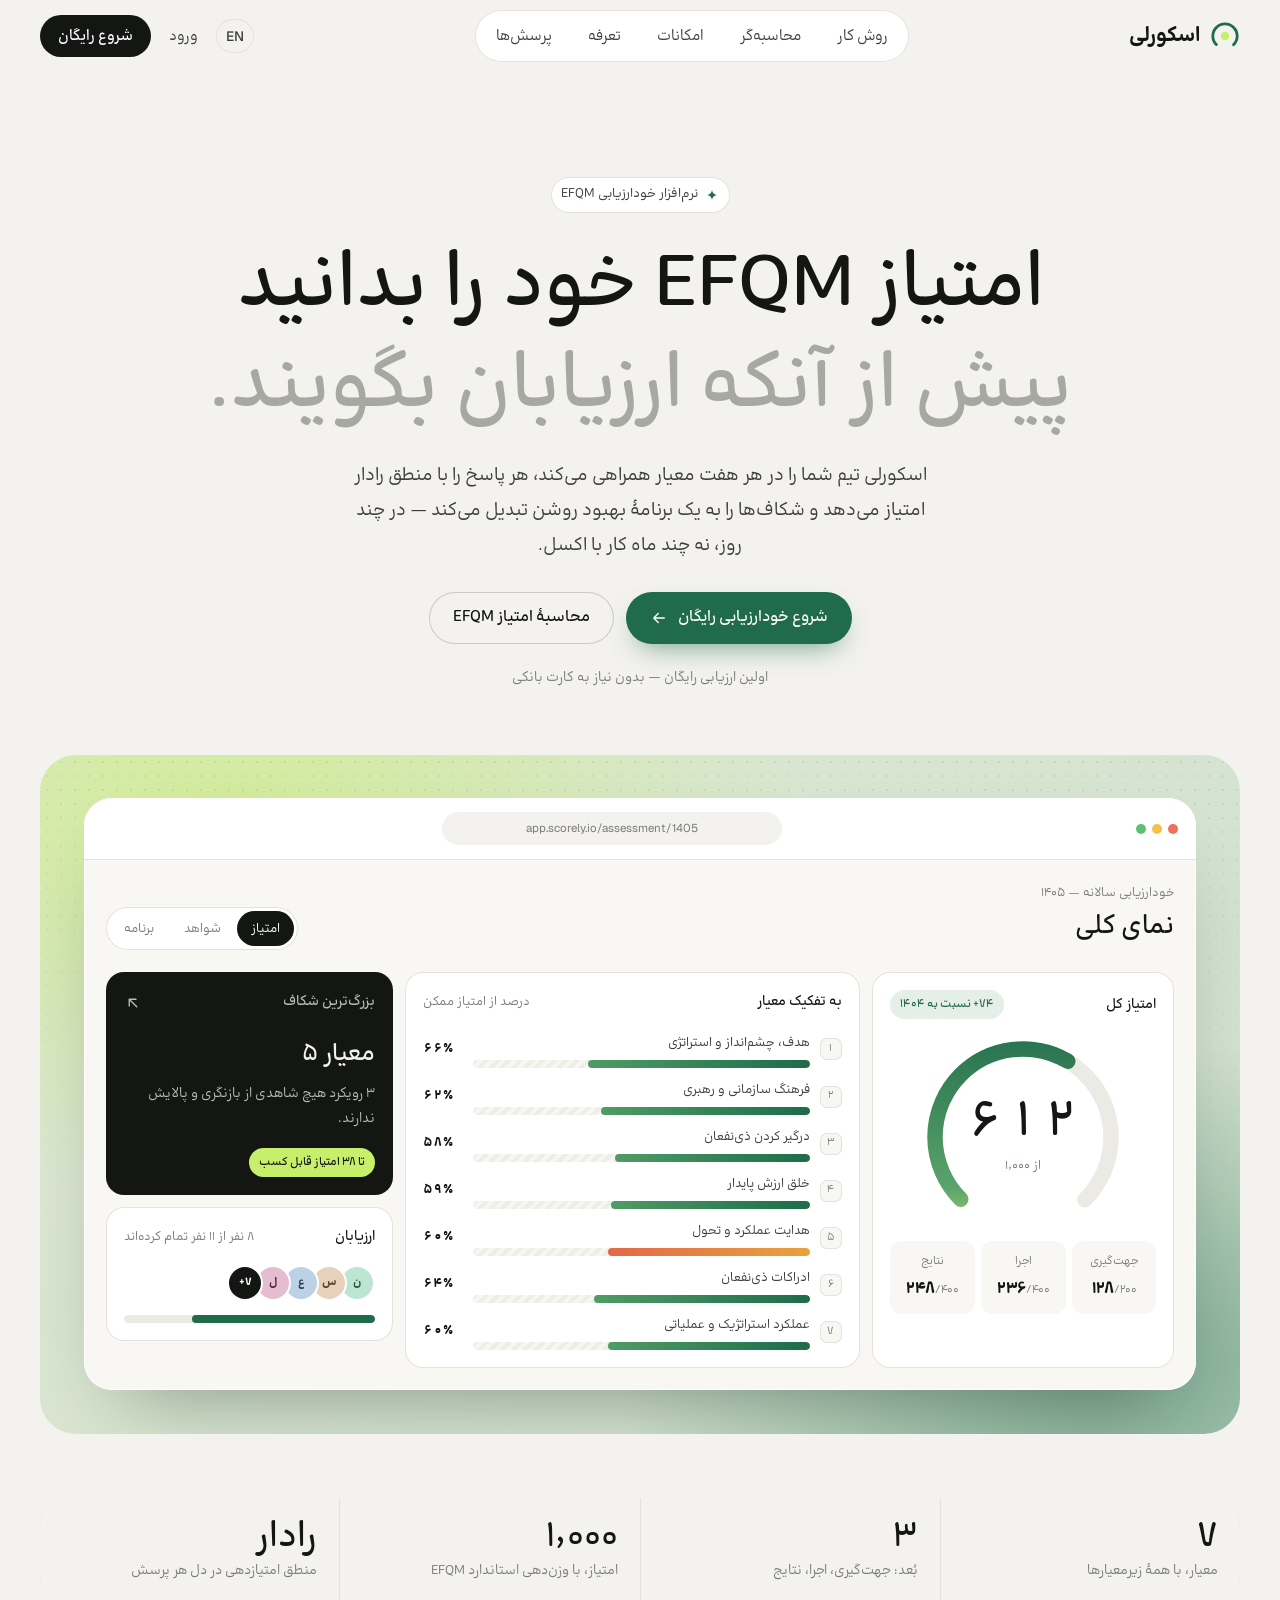
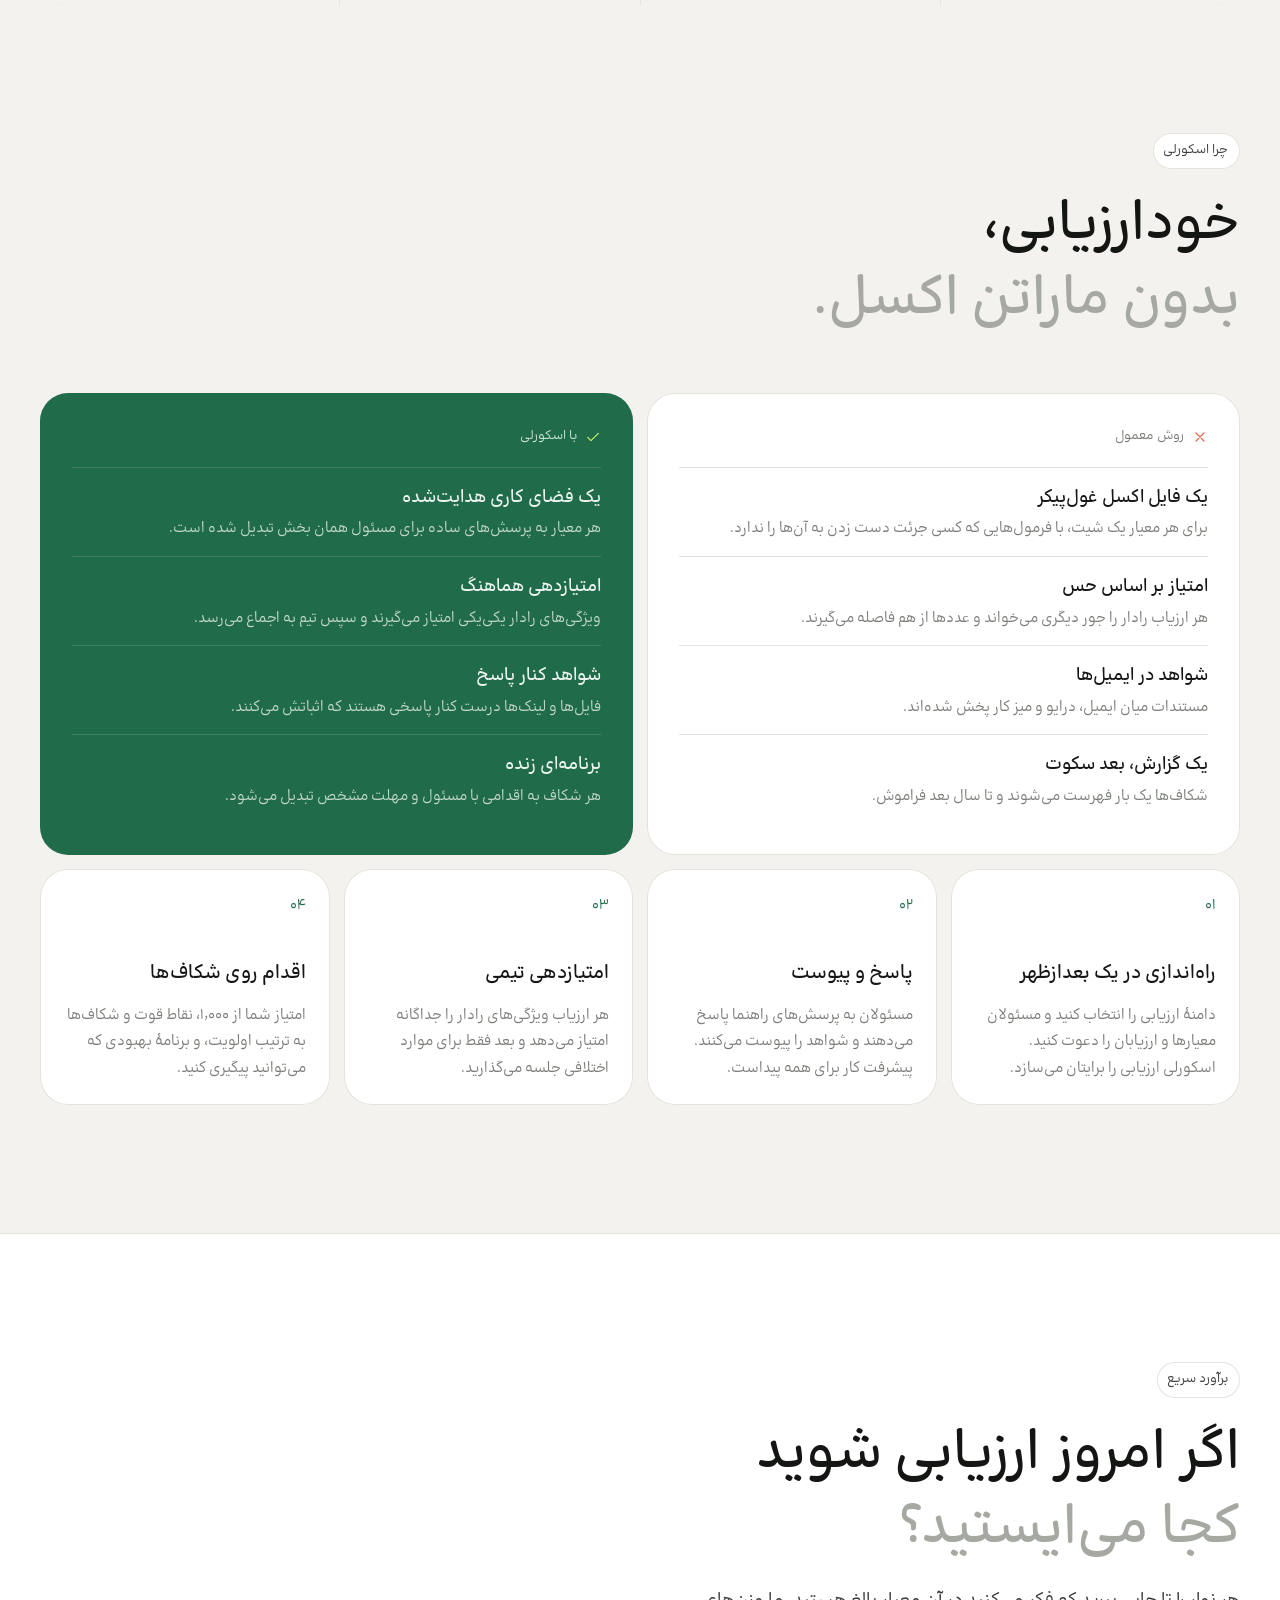
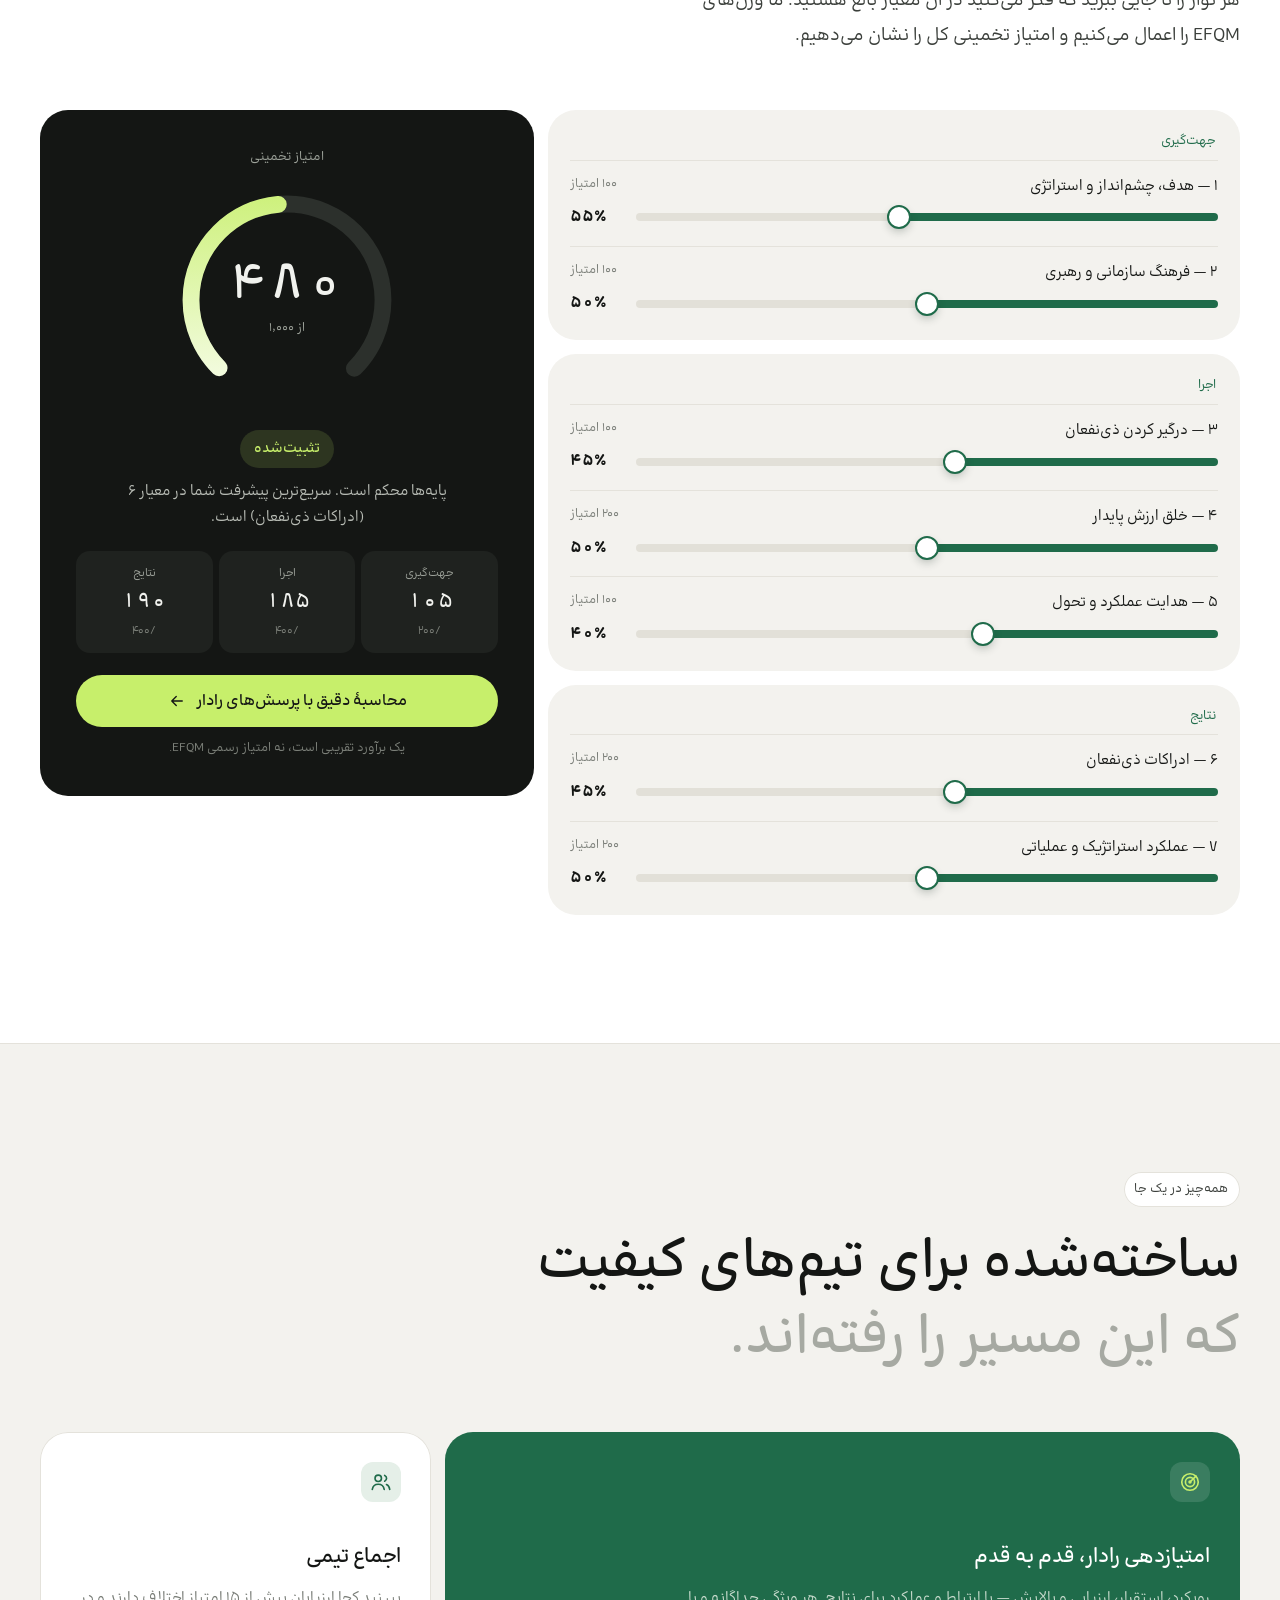
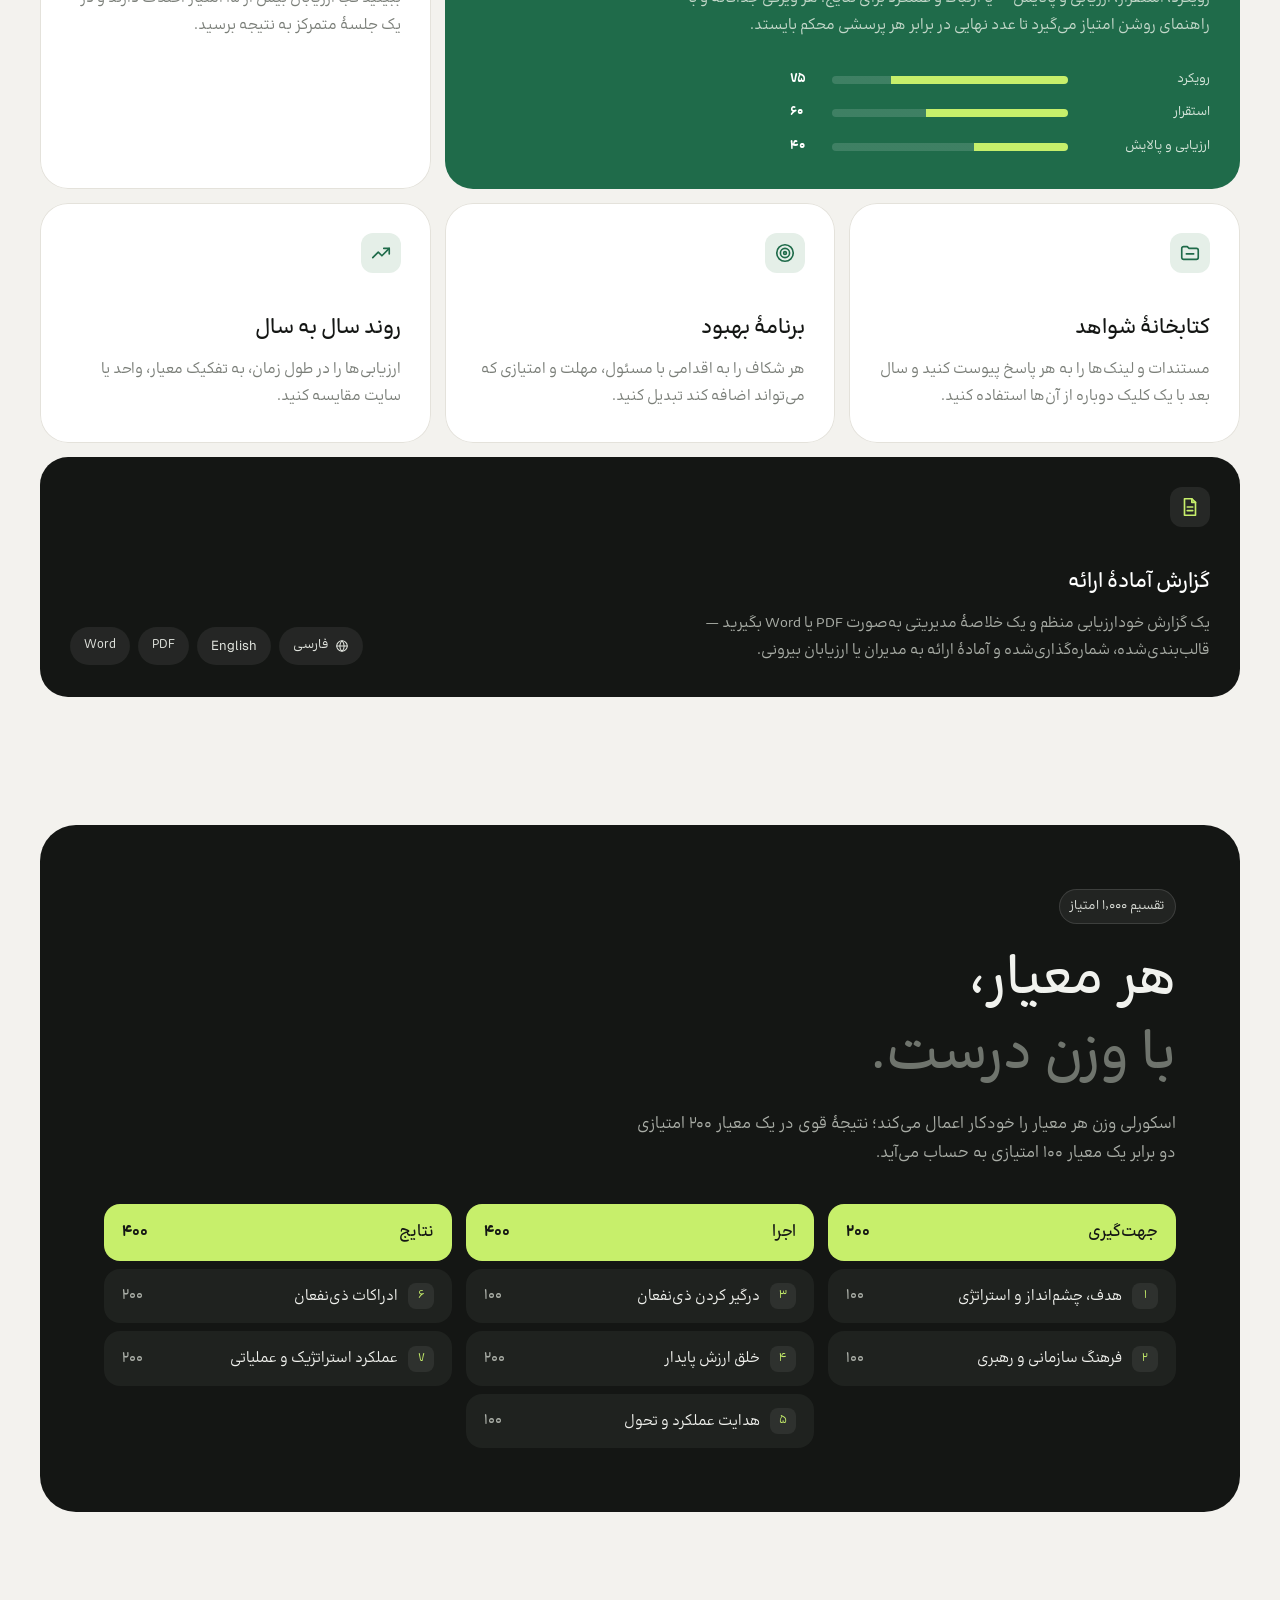
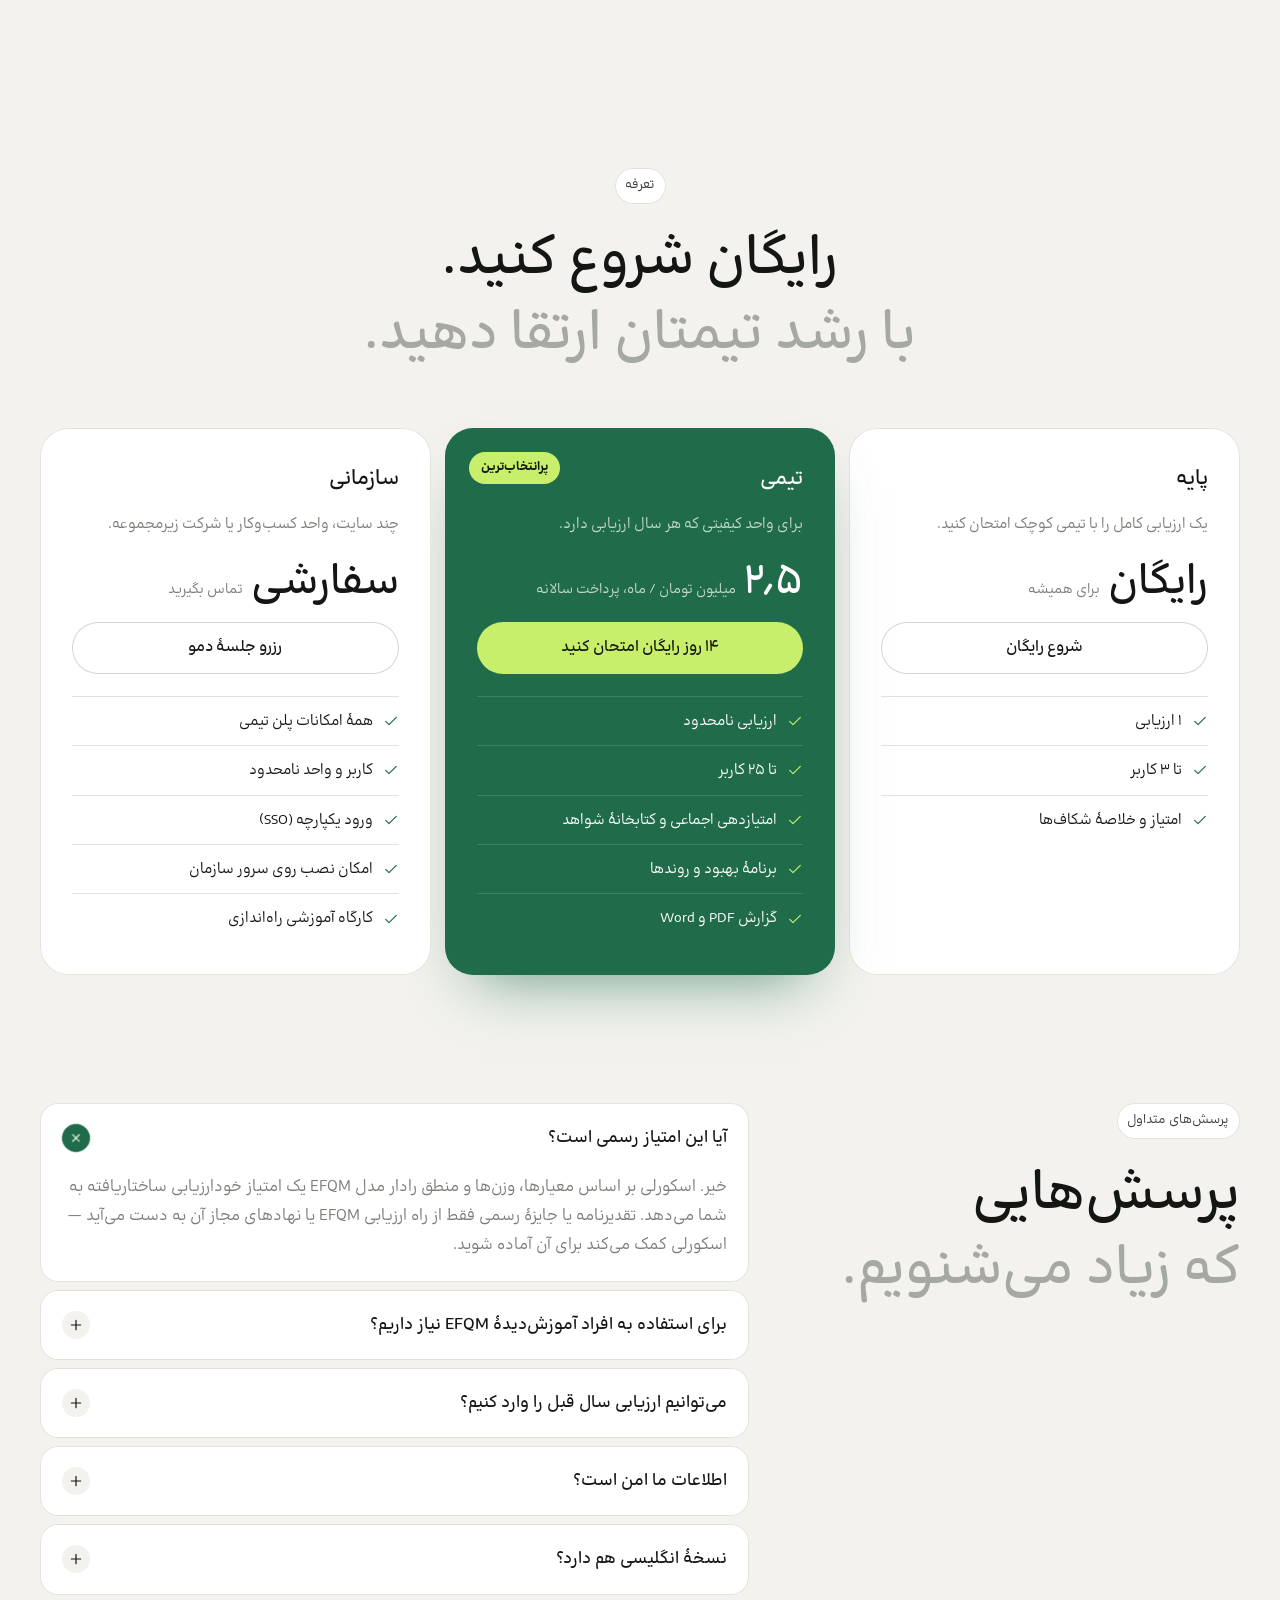
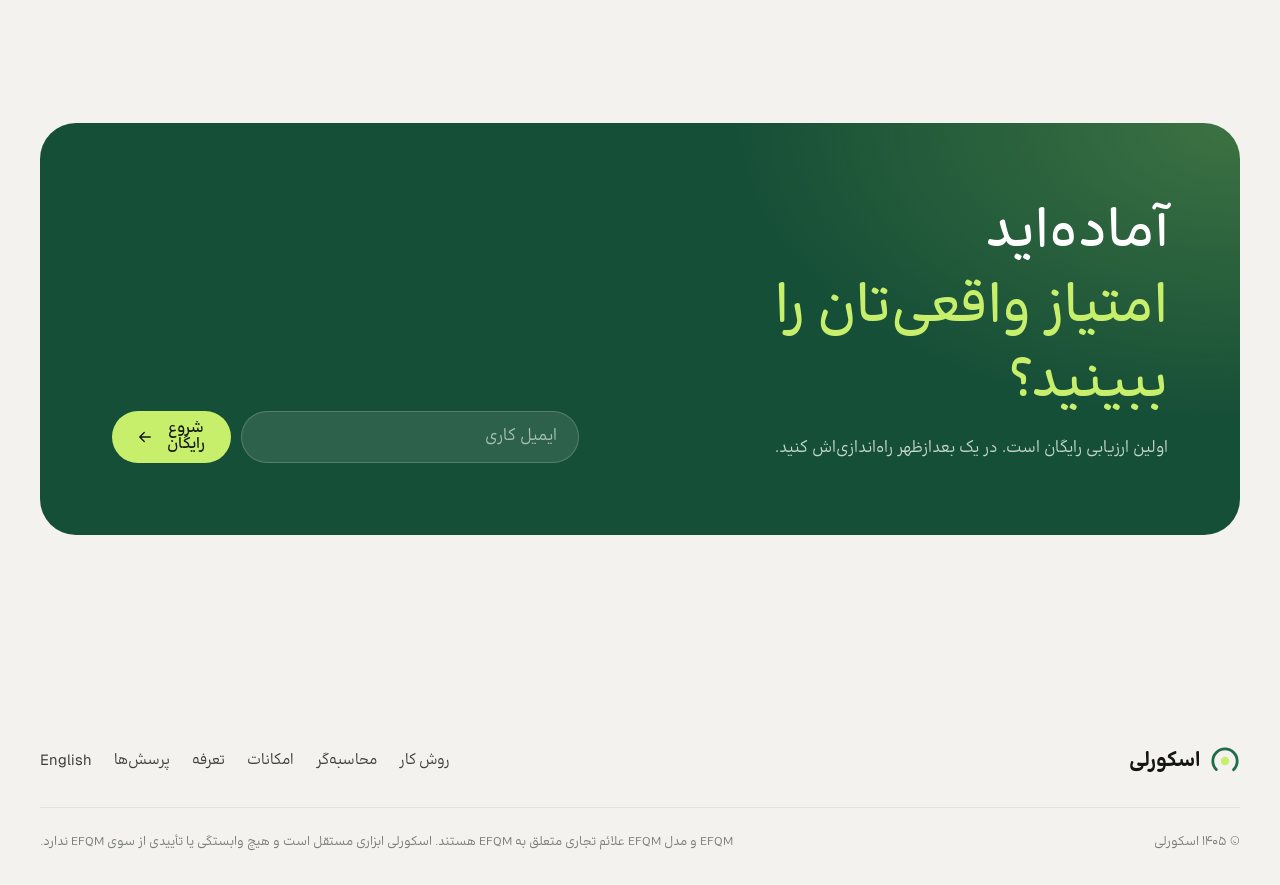
==== fa/index.html @ f42f766b "Scorely EFQM landing (EN + FA) and RADAR score calculator" ====
<!doctype html>
<html lang="fa" dir="rtl">
<head>
  <meta charset="utf-8">
  <meta name="viewport" content="width=device-width, initial-scale=1">
  <title>اسکورلی — خودارزیابی EFQM، امتیازدهی در چند روز</title>
  <meta name="description" content="اسکورلی به شرکت‌ها کمک می‌کند خودارزیابی EFQM را با تیم خود انجام دهند، امتیازشان را از ۱٬۰۰۰ محاسبه کنند و شکاف‌ها را به برنامهٔ بهبود تبدیل کنند.">
  <link rel="preconnect" href="https://fonts.googleapis.com">
  <link rel="preconnect" href="https://fonts.gstatic.com" crossorigin>
  <link href="https://fonts.googleapis.com/css2?family=Geist:wght@300..700&family=Geist+Mono:wght@400;500&display=swap" rel="stylesheet">
  <link rel="stylesheet" href="../css/style.css">
  <link rel="stylesheet" href="../css/fa.css">
</head>
<body>
  <svg width="0" height="0" style="position:absolute" aria-hidden="true">
    <defs>
      <symbol id="i-arrow" viewBox="0 0 24 24"><path d="M5 12h14M13 6l6 6-6 6"/></symbol>
      <symbol id="i-arrow-ur" viewBox="0 0 24 24"><path d="M7 17 17 7M8 7h9v9"/></symbol>
      <symbol id="i-check" viewBox="0 0 24 24"><path d="m4 12.5 5 5L20 6.5"/></symbol>
      <symbol id="i-x" viewBox="0 0 24 24"><path d="M6 6l12 12M18 6 6 18"/></symbol>
      <symbol id="i-plus" viewBox="0 0 24 24"><path d="M12 5v14M5 12h14"/></symbol>
      <symbol id="i-users" viewBox="0 0 24 24"><circle cx="9" cy="8" r="3.5"/><path d="M2.5 20c.6-3.5 3.2-5.5 6.5-5.5s5.9 2 6.5 5.5"/><path d="M16 4.8a3.5 3.5 0 0 1 0 6.4M18 14.8c1.9.7 3.1 2.4 3.5 5.2"/></symbol>
      <symbol id="i-radar" viewBox="0 0 24 24"><circle cx="12" cy="12" r="9"/><circle cx="12" cy="12" r="5"/><path d="M12 12 18.5 5.5"/><circle cx="12" cy="12" r="1" fill="currentColor"/></symbol>
      <symbol id="i-folder" viewBox="0 0 24 24"><path d="M3 7a2 2 0 0 1 2-2h4l2 2h8a2 2 0 0 1 2 2v8a2 2 0 0 1-2 2H5a2 2 0 0 1-2-2Z"/><path d="M8 13h8"/></symbol>
      <symbol id="i-target" viewBox="0 0 24 24"><circle cx="12" cy="12" r="9"/><circle cx="12" cy="12" r="5"/><circle cx="12" cy="12" r="1.5"/></symbol>
      <symbol id="i-trend" viewBox="0 0 24 24"><path d="M3 17l6-6 4 4 8-8"/><path d="M15 7h6v6"/></symbol>
      <symbol id="i-doc" viewBox="0 0 24 24"><path d="M6 3h8l4 4v14H6Z"/><path d="M14 3v4h4M9 12h6M9 16h6"/></symbol>
      <symbol id="i-globe" viewBox="0 0 24 24"><circle cx="12" cy="12" r="9"/><path d="M3 12h18M12 3c2.5 2.6 3.8 5.6 3.8 9s-1.3 6.4-3.8 9c-2.5-2.6-3.8-5.6-3.8-9S9.5 5.6 12 3Z"/></symbol>
      <symbol id="i-spark" viewBox="0 0 24 24"><path d="M12 2c.7 5.6 4.4 9.3 10 10-5.6.7-9.3 4.4-10 10-.7-5.6-4.4-9.3-10-10 5.6-.7 9.3-4.4 10-10Z" fill="currentColor" stroke="none"/></symbol>
    </defs>
  </svg>

  <!-- ===================== Header ===================== -->
  <header class="site-header">
    <div class="container header__row">
      <a class="logo" href="#top" aria-label="صفحهٔ اصلی اسکورلی">
        <svg class="logo__mark" viewBox="0 0 32 32" aria-hidden="true"><circle cx="16" cy="16" r="13" fill="none" stroke="currentColor" stroke-width="3" stroke-dasharray="61 82" stroke-linecap="round" transform="rotate(135 16 16)"/><circle cx="16" cy="16" r="4.5" fill="var(--lime)"/></svg>
        اسکورلی
      </a>
      <nav class="nav" aria-label="منوی اصلی">
        <a href="#how">روش کار</a>
        <a href="calculator.html">محاسبه‌گر</a>
        <a href="#features">امکانات</a>
        <a href="#pricing">تعرفه</a>
        <a href="#faq">پرسش‌ها</a>
      </nav>
      <div class="header__cta">
        <a class="lang" href="../index.html" lang="en" hreflang="en">EN</a>
        <a class="link-quiet" href="#">ورود</a>
        <a class="btn btn--dark btn--sm" href="#start">شروع رایگان</a>
      </div>
    </div>
  </header>

  <main id="top">
    <!-- ===================== Hero ===================== -->
    <section class="hero">
      <div class="container hero__text">
        <span class="eyebrow reveal"><svg class="i"><use href="#i-spark"/></svg>نرم‌افزار خودارزیابی EFQM</span>
        <h1 class="h1 reveal">امتیاز EFQM خود را بدانید<br><span class="soft">پیش از آنکه ارزیابان بگویند.</span></h1>
        <p class="lead reveal">اسکورلی تیم شما را در هر هفت معیار همراهی می‌کند، هر پاسخ را با منطق رادار امتیاز می‌دهد و شکاف‌ها را به یک برنامهٔ بهبود روشن تبدیل می‌کند — در چند روز، نه چند ماه کار با اکسل.</p>
        <div class="hero__actions reveal">
          <a class="btn btn--green" href="#start">شروع خودارزیابی رایگان <svg class="i"><use href="#i-arrow"/></svg></a>
          <a class="btn btn--ghost" href="calculator.html">محاسبهٔ امتیاز EFQM</a>
        </div>
        <p class="hero__note reveal">اولین ارزیابی رایگان — بدون نیاز به کارت بانکی</p>
      </div>

      <!-- Product preview -->
      <div class="container">
        <div class="stage reveal">
          <div class="app" aria-label="پیش‌نمایش داشبورد اسکورلی" role="img">
            <div class="app__bar">
              <span class="dots"><i></i><i></i><i></i></span>
              <span class="app__url" dir="ltr">app.scorely.io/assessment/1405</span>
            </div>
            <div class="app__head">
              <div>
                <p class="app__kicker">خودارزیابی سالانه — ۱۴۰۵</p>
                <p class="app__title">نمای کلی</p>
              </div>
              <div class="seg"><span class="on">امتیاز</span><span>شواهد</span><span>برنامه</span></div>
            </div>

            <div class="app__grid">
              <!-- Total score -->
              <div class="card card--score">
                <div class="card__top"><span>امتیاز کل</span><span class="chip chip--up">۷۴+ نسبت به ۱۴۰۴</span></div>
                <div class="gauge" data-value="612" data-max="1000">
                  <svg viewBox="0 0 200 200" aria-hidden="true">
                    <defs><linearGradient id="g-arc" x1="0" y1="1" x2="1" y2="0"><stop offset="0" stop-color="#1f6b4a"/><stop offset=".7" stop-color="#5aa36b"/><stop offset="1" stop-color="#c7ef6b"/></linearGradient></defs>
                    <circle class="gauge__track" cx="100" cy="100" r="80"/>
                    <circle class="gauge__val" cx="100" cy="100" r="80" stroke="url(#g-arc)"/>
                  </svg>
                  <div class="gauge__num"><strong data-count="612">۶۱۲</strong><span>از ۱٬۰۰۰</span></div>
                </div>
                <ul class="dims">
                  <li><span>جهت‌گیری</span><b>۱۲۸<small>/۲۰۰</small></b></li>
                  <li><span>اجرا</span><b>۲۳۶<small>/۴۰۰</small></b></li>
                  <li><span>نتایج</span><b>۲۴۸<small>/۴۰۰</small></b></li>
                </ul>
              </div>

              <!-- Criteria -->
              <div class="card card--criteria">
                <div class="card__top"><span>به تفکیک معیار</span><span class="muted">درصد از امتیاز ممکن</span></div>
                <ul class="bars">
                  <li style="--v:66"><span class="bars__n">۱</span><span class="bars__l">هدف، چشم‌انداز و استراتژی</span><span class="bars__t"><i></i></span><b>۶۶٪</b></li>
                  <li style="--v:62"><span class="bars__n">۲</span><span class="bars__l">فرهنگ سازمانی و رهبری</span><span class="bars__t"><i></i></span><b>۶۲٪</b></li>
                  <li style="--v:58"><span class="bars__n">۳</span><span class="bars__l">درگیر کردن ذی‌نفعان</span><span class="bars__t"><i></i></span><b>۵۸٪</b></li>
                  <li style="--v:59"><span class="bars__n">۴</span><span class="bars__l">خلق ارزش پایدار</span><span class="bars__t"><i></i></span><b>۵۹٪</b></li>
                  <li style="--v:60" class="is-low"><span class="bars__n">۵</span><span class="bars__l">هدایت عملکرد و تحول</span><span class="bars__t"><i></i></span><b>۶۰٪</b></li>
                  <li style="--v:64"><span class="bars__n">۶</span><span class="bars__l">ادراکات ذی‌نفعان</span><span class="bars__t"><i></i></span><b>۶۴٪</b></li>
                  <li style="--v:60"><span class="bars__n">۷</span><span class="bars__l">عملکرد استراتژیک و عملیاتی</span><span class="bars__t"><i></i></span><b>۶۰٪</b></li>
                </ul>
              </div>

              <!-- Side column -->
              <div class="app__side">
                <div class="card card--dark">
                  <div class="card__top"><span>بزرگ‌ترین شکاف</span><svg class="i"><use href="#i-arrow-ur"/></svg></div>
                  <p class="gap__title">معیار ۵</p>
                  <p class="gap__text">۳ رویکرد هیچ شاهدی از بازنگری و پالایش ندارند.</p>
                  <span class="chip chip--lime">تا ۳۸ امتیاز قابل کسب</span>
                </div>
                <div class="card">
                  <div class="card__top"><span>ارزیابان</span><span class="muted">۸ نفر از ۱۱ نفر تمام کرده‌اند</span></div>
                  <div class="team">
                    <span class="av" style="--h:150">ن</span><span class="av" style="--h:30">س</span><span class="av" style="--h:210">ع</span><span class="av" style="--h:330">ل</span><span class="av av--more">۷+</span>
                  </div>
                  <span class="prog"><i style="width:73%"></i></span>
                </div>
              </div>
            </div>
          </div>
        </div>
      </div>
    </section>

    <!-- ===================== Model strip ===================== -->
    <section class="strip" aria-label="آنچه اسکورلی پوشش می‌دهد">
      <div class="container strip__row">
        <div><strong>۷</strong><span>معیار، با همهٔ زیرمعیارها</span></div>
        <div><strong>۳</strong><span>بُعد: جهت‌گیری، اجرا، نتایج</span></div>
        <div><strong>۱٬۰۰۰</strong><span>امتیاز، با وزن‌دهی استاندارد EFQM</span></div>
        <div><strong>رادار</strong><span>منطق امتیازدهی در دل هر پرسش</span></div>
      </div>
    </section>

    <!-- ===================== Before / after ===================== -->
    <section class="section" id="how">
      <div class="container">
        <div class="head reveal">
          <span class="eyebrow">چرا اسکورلی</span>
          <h2 class="h2">خودارزیابی،<br><span class="soft">بدون ماراتن اکسل.</span></h2>
        </div>

        <div class="versus">
          <div class="versus__card reveal">
            <p class="versus__label"><svg class="i"><use href="#i-x"/></svg>روش معمول</p>
            <ol class="versus__list">
              <li><b>یک فایل اکسل غول‌پیکر</b><span>برای هر معیار یک شیت، با فرمول‌هایی که کسی جرئت دست زدن به آن‌ها را ندارد.</span></li>
              <li><b>امتیاز بر اساس حس</b><span>هر ارزیاب رادار را جور دیگری می‌خواند و عددها از هم فاصله می‌گیرند.</span></li>
              <li><b>شواهد در ایمیل‌ها</b><span>مستندات میان ایمیل، درایو و میز کار پخش شده‌اند.</span></li>
              <li><b>یک گزارش، بعد سکوت</b><span>شکاف‌ها یک بار فهرست می‌شوند و تا سال بعد فراموش.</span></li>
            </ol>
          </div>
          <div class="versus__card versus__card--good reveal">
            <p class="versus__label"><svg class="i"><use href="#i-check"/></svg>با اسکورلی</p>
            <ol class="versus__list">
              <li><b>یک فضای کاری هدایت‌شده</b><span>هر معیار به پرسش‌های ساده برای مسئول همان بخش تبدیل شده است.</span></li>
              <li><b>امتیازدهی هماهنگ</b><span>ویژگی‌های رادار یکی‌یکی امتیاز می‌گیرند و سپس تیم به اجماع می‌رسد.</span></li>
              <li><b>شواهد کنار پاسخ</b><span>فایل‌ها و لینک‌ها درست کنار پاسخی هستند که اثباتش می‌کنند.</span></li>
              <li><b>برنامه‌ای زنده</b><span>هر شکاف به اقدامی با مسئول و مهلت مشخص تبدیل می‌شود.</span></li>
            </ol>
          </div>
        </div>

        <ol class="steps">
          <li class="step reveal"><span class="step__n">۰۱</span><h3>راه‌اندازی در یک بعدازظهر</h3><p>دامنهٔ ارزیابی را انتخاب کنید و مسئولان معیارها و ارزیابان را دعوت کنید. اسکورلی ارزیابی را برایتان می‌سازد.</p></li>
          <li class="step reveal"><span class="step__n">۰۲</span><h3>پاسخ و پیوست</h3><p>مسئولان به پرسش‌های راهنما پاسخ می‌دهند و شواهد را پیوست می‌کنند. پیشرفت کار برای همه پیداست.</p></li>
          <li class="step reveal"><span class="step__n">۰۳</span><h3>امتیازدهی تیمی</h3><p>هر ارزیاب ویژگی‌های رادار را جداگانه امتیاز می‌دهد و بعد فقط برای موارد اختلافی جلسه می‌گذارید.</p></li>
          <li class="step reveal"><span class="step__n">۰۴</span><h3>اقدام روی شکاف‌ها</h3><p>امتیاز شما از ۱٬۰۰۰، نقاط قوت و شکاف‌ها به ترتیب اولویت، و برنامهٔ بهبودی که می‌توانید پیگیری کنید.</p></li>
        </ol>
      </div>
    </section>

    <!-- ===================== Calculator ===================== -->
    <section class="section section--tint" id="calculator">
      <div class="container">
        <div class="head reveal">
          <span class="eyebrow">برآورد سریع</span>
          <h2 class="h2">اگر امروز ارزیابی شوید<br><span class="soft">کجا می‌ایستید؟</span></h2>
          <p class="lead">هر نوار را تا جایی ببرید که فکر می‌کنید در آن معیار بالغ هستید. ما وزن‌های EFQM را اعمال می‌کنیم و امتیاز تخمینی کل را نشان می‌دهیم.</p>
        </div>

        <div class="calc reveal">
          <form class="calc__inputs" id="calc" aria-label="برآورد امتیاز EFQM">
            <fieldset>
              <legend>جهت‌گیری</legend>
              <label class="range"><span class="range__l">۱ — هدف، چشم‌انداز و استراتژی <em>۱۰۰ امتیاز</em></span><input type="range" min="0" max="100" step="5" value="55" data-pts="100"><output>۵۵٪</output></label>
              <label class="range"><span class="range__l">۲ — فرهنگ سازمانی و رهبری <em>۱۰۰ امتیاز</em></span><input type="range" min="0" max="100" step="5" value="50" data-pts="100"><output>۵۰٪</output></label>
            </fieldset>
            <fieldset>
              <legend>اجرا</legend>
              <label class="range"><span class="range__l">۳ — درگیر کردن ذی‌نفعان <em>۱۰۰ امتیاز</em></span><input type="range" min="0" max="100" step="5" value="45" data-pts="100"><output>۴۵٪</output></label>
              <label class="range"><span class="range__l">۴ — خلق ارزش پایدار <em>۲۰۰ امتیاز</em></span><input type="range" min="0" max="100" step="5" value="50" data-pts="200"><output>۵۰٪</output></label>
              <label class="range"><span class="range__l">۵ — هدایت عملکرد و تحول <em>۱۰۰ امتیاز</em></span><input type="range" min="0" max="100" step="5" value="40" data-pts="100"><output>۴۰٪</output></label>
            </fieldset>
            <fieldset>
              <legend>نتایج</legend>
              <label class="range"><span class="range__l">۶ — ادراکات ذی‌نفعان <em>۲۰۰ امتیاز</em></span><input type="range" min="0" max="100" step="5" value="45" data-pts="200"><output>۴۵٪</output></label>
              <label class="range"><span class="range__l">۷ — عملکرد استراتژیک و عملیاتی <em>۲۰۰ امتیاز</em></span><input type="range" min="0" max="100" step="5" value="50" data-pts="200"><output>۵۰٪</output></label>
            </fieldset>
          </form>

          <aside class="calc__result" aria-live="polite">
            <p class="calc__kicker">امتیاز تخمینی</p>
            <div class="gauge gauge--lg" id="calc-gauge" data-value="480" data-max="1000">
              <svg viewBox="0 0 200 200" aria-hidden="true">
                <defs><linearGradient id="g-arc-2" x1="0" y1="1" x2="1" y2="0"><stop offset="0" stop-color="#c7ef6b"/><stop offset="1" stop-color="#ffffff"/></linearGradient></defs>
                <circle class="gauge__track" cx="100" cy="100" r="80"/>
                <circle class="gauge__val" cx="100" cy="100" r="80" stroke="url(#g-arc-2)"/>
              </svg>
              <div class="gauge__num"><strong id="calc-total">۴۸۰</strong><span>از ۱٬۰۰۰</span></div>
            </div>
            <p class="calc__band" id="calc-band">تثبیت‌شده</p>
            <p class="calc__hint" id="calc-hint">پایه‌ها محکم است. سریع‌ترین پیشرفت شما در معیار ۶ (ادراکات ذی‌نفعان) است.</p>
            <ul class="calc__dims">
              <li><span>جهت‌گیری</span><b id="d-dir">۱۰۵</b><small>/۲۰۰</small></li>
              <li><span>اجرا</span><b id="d-exe">۱۸۵</b><small>/۴۰۰</small></li>
              <li><span>نتایج</span><b id="d-res">۱۹۰</b><small>/۴۰۰</small></li>
            </ul>
            <a class="btn btn--lime" href="calculator.html">محاسبهٔ دقیق با پرسش‌های رادار <svg class="i"><use href="#i-arrow"/></svg></a>
            <p class="calc__fine">یک برآورد تقریبی است، نه امتیاز رسمی EFQM.</p>
          </aside>
        </div>
      </div>
    </section>

    <!-- ===================== Features ===================== -->
    <section class="section" id="features">
      <div class="container">
        <div class="head reveal">
          <span class="eyebrow">همه‌چیز در یک جا</span>
          <h2 class="h2">ساخته‌شده برای تیم‌های کیفیت<br><span class="soft">که این مسیر را رفته‌اند.</span></h2>
        </div>

        <div class="bento">
          <article class="tile tile--wide tile--green reveal">
            <svg class="i tile__i"><use href="#i-radar"/></svg>
            <h3>امتیازدهی رادار، قدم به قدم</h3>
            <p>رویکرد، استقرار، ارزیابی و پالایش — یا ارتباط و عملکرد برای نتایج. هر ویژگی جداگانه و با راهنمای روشن امتیاز می‌گیرد تا عدد نهایی در برابر هر پرسشی محکم بایستد.</p>
            <div class="radar-mini" aria-hidden="true">
              <div><span>رویکرد</span><i style="--v:75"></i><b>۷۵</b></div>
              <div><span>استقرار</span><i style="--v:60"></i><b>۶۰</b></div>
              <div><span>ارزیابی و پالایش</span><i style="--v:40"></i><b>۴۰</b></div>
            </div>
          </article>
          <article class="tile reveal">
            <svg class="i tile__i"><use href="#i-users"/></svg>
            <h3>اجماع تیمی</h3>
            <p>ببینید کجا ارزیابان بیش از ۱۵ امتیاز اختلاف دارند و در یک جلسهٔ متمرکز به نتیجه برسید.</p>
          </article>
          <article class="tile reveal">
            <svg class="i tile__i"><use href="#i-folder"/></svg>
            <h3>کتابخانهٔ شواهد</h3>
            <p>مستندات و لینک‌ها را به هر پاسخ پیوست کنید و سال بعد با یک کلیک دوباره از آن‌ها استفاده کنید.</p>
          </article>
          <article class="tile reveal">
            <svg class="i tile__i"><use href="#i-target"/></svg>
            <h3>برنامهٔ بهبود</h3>
            <p>هر شکاف را به اقدامی با مسئول، مهلت و امتیازی که می‌تواند اضافه کند تبدیل کنید.</p>
          </article>
          <article class="tile reveal">
            <svg class="i tile__i"><use href="#i-trend"/></svg>
            <h3>روند سال به سال</h3>
            <p>ارزیابی‌ها را در طول زمان، به تفکیک معیار، واحد یا سایت مقایسه کنید.</p>
          </article>
          <article class="tile tile--wide tile--dark reveal">
            <svg class="i tile__i"><use href="#i-doc"/></svg>
            <h3>گزارش آمادهٔ ارائه</h3>
            <p>یک گزارش خودارزیابی منظم و یک خلاصهٔ مدیریتی به‌صورت PDF یا Word بگیرید — قالب‌بندی‌شده، شماره‌گذاری‌شده و آمادهٔ ارائه به مدیران یا ارزیابان بیرونی.</p>
            <div class="langs"><span><svg class="i"><use href="#i-globe"/></svg>فارسی</span><span lang="en">English</span><span>PDF</span><span>Word</span></div>
          </article>
        </div>
      </div>
    </section>

    <!-- ===================== Model explainer ===================== -->
    <section class="section section--flush">
      <div class="container">
        <div class="model reveal">
          <div class="model__head">
            <span class="eyebrow eyebrow--dark">تقسیم ۱٬۰۰۰ امتیاز</span>
            <h2 class="h2">هر معیار،<br><span class="soft">با وزن درست.</span></h2>
            <p>اسکورلی وزن هر معیار را خودکار اعمال می‌کند؛ نتیجهٔ قوی در یک معیار ۲۰۰ امتیازی دو برابر یک معیار ۱۰۰ امتیازی به حساب می‌آید.</p>
          </div>
          <div class="model__cols">
            <div class="model__col">
              <p class="model__dim">جهت‌گیری <b>۲۰۰</b></p>
              <p class="model__c"><span>۱</span>هدف، چشم‌انداز و استراتژی<b>۱۰۰</b></p>
              <p class="model__c"><span>۲</span>فرهنگ سازمانی و رهبری<b>۱۰۰</b></p>
            </div>
            <div class="model__col">
              <p class="model__dim">اجرا <b>۴۰۰</b></p>
              <p class="model__c"><span>۳</span>درگیر کردن ذی‌نفعان<b>۱۰۰</b></p>
              <p class="model__c"><span>۴</span>خلق ارزش پایدار<b>۲۰۰</b></p>
              <p class="model__c"><span>۵</span>هدایت عملکرد و تحول<b>۱۰۰</b></p>
            </div>
            <div class="model__col">
              <p class="model__dim">نتایج <b>۴۰۰</b></p>
              <p class="model__c"><span>۶</span>ادراکات ذی‌نفعان<b>۲۰۰</b></p>
              <p class="model__c"><span>۷</span>عملکرد استراتژیک و عملیاتی<b>۲۰۰</b></p>
            </div>
          </div>
        </div>
      </div>
    </section>

    <!-- ===================== Pricing ===================== -->
    <section class="section" id="pricing">
      <div class="container">
        <div class="head head--center reveal">
          <span class="eyebrow">تعرفه</span>
          <h2 class="h2">رایگان شروع کنید.<br><span class="soft">با رشد تیمتان ارتقا دهید.</span></h2>
        </div>

        <div class="prices">
          <article class="price reveal">
            <h3>پایه</h3>
            <p class="price__desc">یک ارزیابی کامل را با تیمی کوچک امتحان کنید.</p>
            <p class="price__amt"><strong>رایگان</strong><span>برای همیشه</span></p>
            <a class="btn btn--ghost" href="#start">شروع رایگان</a>
            <ul>
              <li><svg class="i"><use href="#i-check"/></svg>۱ ارزیابی</li>
              <li><svg class="i"><use href="#i-check"/></svg>تا ۳ کاربر</li>
              <li><svg class="i"><use href="#i-check"/></svg>امتیاز و خلاصهٔ شکاف‌ها</li>
            </ul>
          </article>
          <article class="price price--pick reveal">
            <span class="price__tag">پرانتخاب‌ترین</span>
            <h3>تیمی</h3>
            <p class="price__desc">برای واحد کیفیتی که هر سال ارزیابی دارد.</p>
            <p class="price__amt"><strong>۲٫۵</strong><span>میلیون تومان / ماه، پرداخت سالانه</span></p>
            <a class="btn btn--lime" href="#start">۱۴ روز رایگان امتحان کنید</a>
            <ul>
              <li><svg class="i"><use href="#i-check"/></svg>ارزیابی نامحدود</li>
              <li><svg class="i"><use href="#i-check"/></svg>تا ۲۵ کاربر</li>
              <li><svg class="i"><use href="#i-check"/></svg>امتیازدهی اجماعی و کتابخانهٔ شواهد</li>
              <li><svg class="i"><use href="#i-check"/></svg>برنامهٔ بهبود و روندها</li>
              <li><svg class="i"><use href="#i-check"/></svg>گزارش PDF و Word</li>
            </ul>
          </article>
          <article class="price reveal">
            <h3>سازمانی</h3>
            <p class="price__desc">چند سایت، واحد کسب‌وکار یا شرکت زیرمجموعه.</p>
            <p class="price__amt"><strong>سفارشی</strong><span>تماس بگیرید</span></p>
            <a class="btn btn--ghost" href="#start">رزرو جلسهٔ دمو</a>
            <ul>
              <li><svg class="i"><use href="#i-check"/></svg>همهٔ امکانات پلن تیمی</li>
              <li><svg class="i"><use href="#i-check"/></svg>کاربر و واحد نامحدود</li>
              <li><svg class="i"><use href="#i-check"/></svg>ورود یکپارچه (SSO)</li>
              <li><svg class="i"><use href="#i-check"/></svg>امکان نصب روی سرور سازمان</li>
              <li><svg class="i"><use href="#i-check"/></svg>کارگاه آموزشی راه‌اندازی</li>
            </ul>
          </article>
        </div>
      </div>
    </section>

    <!-- ===================== FAQ ===================== -->
    <section class="section section--flush" id="faq">
      <div class="container faq">
        <div class="head reveal">
          <span class="eyebrow">پرسش‌های متداول</span>
          <h2 class="h2">پرسش‌هایی<br><span class="soft">که زیاد می‌شنویم.</span></h2>
        </div>
        <div class="faq__list reveal">
          <details open>
            <summary>آیا این امتیاز رسمی است؟<svg class="i"><use href="#i-plus"/></svg></summary>
            <p>خیر. اسکورلی بر اساس معیارها، وزن‌ها و منطق رادار مدل EFQM یک امتیاز خودارزیابی ساختاریافته به شما می‌دهد. تقدیرنامه یا جایزهٔ رسمی فقط از راه ارزیابی EFQM یا نهادهای مجاز آن به دست می‌آید — اسکورلی کمک می‌کند برای آن آماده شوید.</p>
          </details>
          <details>
            <summary>برای استفاده به افراد آموزش‌دیدهٔ EFQM نیاز داریم؟<svg class="i"><use href="#i-plus"/></svg></summary>
            <p>بهتر است یک ارزیاب آموزش‌دیده هدایت کار را بر عهده بگیرد. بقیه فقط به پرسش‌های ساده دربارهٔ حوزهٔ خودشان پاسخ می‌دهند و راهنما نشان می‌دهد پاسخ خوب چه شکلی است.</p>
          </details>
          <details>
            <summary>می‌توانیم ارزیابی سال قبل را وارد کنیم؟<svg class="i"><use href="#i-plus"/></svg></summary>
            <p>بله. امتیازهای قبلی را از فایل اکسل بارگذاری کنید؛ اسکورلی آن‌ها را به معیارها وصل می‌کند تا از روز اول بتوانید مقایسه کنید.</p>
          </details>
          <details>
            <summary>اطلاعات ما امن است؟<svg class="i"><use href="#i-plus"/></svg></summary>
            <p>ارزیابی شما فقط در اختیار شرکت خودتان است. داده‌ها هنگام انتقال و ذخیره رمزگذاری می‌شوند و مشتریان سازمانی می‌توانند اسکورلی را روی سرورهای خودشان نصب کنند.</p>
          </details>
          <details>
            <summary>نسخهٔ انگلیسی هم دارد؟<svg class="i"><use href="#i-plus"/></svg></summary>
            <p>بله. کل نرم‌افزار و همهٔ گزارش‌ها به فارسی و انگلیسی کار می‌کنند، با چیدمان راست‌چین و چپ‌چین درست.</p>
          </details>
        </div>
      </div>
    </section>

    <!-- ===================== CTA ===================== -->
    <section class="section section--flush" id="start">
      <div class="container">
        <div class="cta reveal">
          <div>
            <h2 class="h2">آماده‌اید<br><span class="lime">امتیاز واقعی‌تان را ببینید؟</span></h2>
            <p>اولین ارزیابی رایگان است. در یک بعدازظهر راه‌اندازی‌اش کنید.</p>
          </div>
          <form class="cta__form" onsubmit="event.preventDefault(); this.classList.add('sent')">
            <label class="visually-hidden" for="email">ایمیل کاری</label>
            <input id="email" type="email" placeholder="ایمیل کاری" required>
            <button class="btn btn--lime" type="submit">شروع رایگان <svg class="i"><use href="#i-arrow"/></svg></button>
            <p class="cta__ok">ممنون — برای شروع، ایمیلتان را بررسی کنید.</p>
          </form>
        </div>
      </div>
    </section>
  </main>

  <footer class="site-footer">
    <div class="container footer__row">
      <a class="logo" href="#top">
        <svg class="logo__mark" viewBox="0 0 32 32" aria-hidden="true"><circle cx="16" cy="16" r="13" fill="none" stroke="currentColor" stroke-width="3" stroke-dasharray="61 82" stroke-linecap="round" transform="rotate(135 16 16)"/><circle cx="16" cy="16" r="4.5" fill="var(--lime)"/></svg>
        اسکورلی
      </a>
      <nav class="footer__nav" aria-label="منوی پایین">
        <a href="#how">روش کار</a><a href="calculator.html">محاسبه‌گر</a><a href="#features">امکانات</a><a href="#pricing">تعرفه</a><a href="#faq">پرسش‌ها</a><a href="../index.html" lang="en" hreflang="en">English</a>
      </nav>
    </div>
    <div class="container footer__fine">
      <p>© ۱۴۰۵ اسکورلی</p>
      <p>EFQM و مدل EFQM علائم تجاری متعلق به EFQM هستند. اسکورلی ابزاری مستقل است و هیچ وابستگی یا تأییدی از سوی EFQM ندارد.</p>
    </div>
  </footer>

  <script src="../js/main.js"></script>
</body>
</html>
---- css/style.css ----
/* ==========================================================
   Scorely — EFQM self-assessment SaaS landing
   Warm off-white base, deep green + lime accent, rounded cards.
   ========================================================== */

:root {
  --bg: #f3f2ee;
  --surface: #ffffff;
  --surface-2: #f8f7f4;
  --ink: #141614;
  --ink-2: #3b3f3b;
  --muted: #7a7e78;
  --soft: #a6a9a2;
  --line: #e4e2db;
  --green: #1f6b4a;
  --green-2: #164f37;
  --green-soft: #e5efe8;
  --lime: #c7ef6b;
  --dark: #141614;
  --dark-2: #1f221f;
  --coral: #e2674a;

  --radius: 28px;
  --radius-sm: 18px;
  --font: "Geist", ui-sans-serif, system-ui, -apple-system, "Segoe UI", sans-serif;
  --mono: "Geist Mono", ui-monospace, "SFMono-Regular", Menlo, monospace;
  --ease: cubic-bezier(.22, 1, .36, 1);
}

*, *::before, *::after { box-sizing: border-box; }
html { scroll-behavior: smooth; -webkit-text-size-adjust: 100%; }
body {
  margin: 0;
  background: var(--bg);
  color: var(--ink);
  font-family: var(--font);
  font-size: 16px;
  line-height: 1.55;
  -webkit-font-smoothing: antialiased;
  overflow-x: hidden;
}
img, svg { display: block; }
a { color: inherit; text-decoration: none; }
h1, h2, h3, p { margin: 0; }
ul, ol { margin: 0; padding: 0; list-style: none; }

.container { width: min(1200px, 100% - 32px); margin-inline: auto; }
.visually-hidden { position: absolute; width: 1px; height: 1px; overflow: hidden; clip: rect(0 0 0 0); white-space: nowrap; }

.i { width: 18px; height: 18px; flex: none; fill: none; stroke: currentColor; stroke-width: 1.8; stroke-linecap: round; stroke-linejoin: round; }

/* ---------- Type ---------- */
.h1 {
  font-size: clamp(2.6rem, 7.4vw, 5.4rem);
  font-weight: 500;
  line-height: 1.02;
  letter-spacing: -0.045em;
}
.h2 {
  font-size: clamp(2rem, 5vw, 3.4rem);
  font-weight: 500;
  line-height: 1.05;
  letter-spacing: -0.04em;
}
.soft { color: var(--soft); }
.lime { color: var(--lime); }
.lead { max-width: 36rem; font-size: clamp(1rem, 1.6vw, 1.15rem); color: var(--ink-2); }
.muted { color: var(--muted); }

.eyebrow {
  display: inline-flex; align-items: center; gap: 8px;
  padding: 6px 12px 6px 10px;
  border-radius: 999px;
  background: var(--surface);
  box-shadow: inset 0 0 0 1px var(--line);
  font-family: var(--mono);
  font-size: 0.72rem;
  letter-spacing: 0.06em;
  text-transform: uppercase;
  color: var(--ink-2);
}
.eyebrow .i { width: 12px; height: 12px; color: var(--green); }
.eyebrow--dark { background: rgb(255 255 255 / .06); box-shadow: inset 0 0 0 1px rgb(255 255 255 / .12); color: #d9dcd6; }

/* ---------- Buttons ---------- */
.btn {
  display: inline-flex; align-items: center; justify-content: center; gap: 10px;
  min-height: 52px;
  padding: 0 24px;
  border: 0;
  border-radius: 999px;
  font: 500 0.98rem/1 var(--font);
  cursor: pointer;
  transition: transform .2s var(--ease), background-color .2s ease, box-shadow .2s ease, color .2s ease;
}
.btn:hover { transform: translateY(-2px); }
.btn:active { transform: translateY(0) scale(.98); }
.btn .i { transition: transform .25s var(--ease); }
.btn:hover .i { transform: translateX(3px); }
.btn--sm { min-height: 42px; padding: 0 18px; font-size: 0.92rem; }
.btn--dark { background: var(--ink); color: #fff; }
.btn--green { background: var(--green); color: #fff; box-shadow: 0 12px 28px -12px rgb(31 107 74 / .7); }
.btn--green:hover { background: var(--green-2); }
.btn--lime { background: var(--lime); color: var(--ink); }
.btn--lime:hover { background: #d6f68a; }
.btn--ghost { background: transparent; color: var(--ink); box-shadow: inset 0 0 0 1px rgb(20 22 20 / .18); }
.btn--ghost:hover { box-shadow: inset 0 0 0 1px var(--ink); }
:focus-visible { outline: 2px solid var(--green); outline-offset: 3px; }

/* ---------- Header ---------- */
.site-header {
  position: sticky; top: 0; z-index: 50;
  background: rgb(243 242 238 / .82);
  backdrop-filter: saturate(1.4) blur(14px);
  -webkit-backdrop-filter: saturate(1.4) blur(14px);
  border-bottom: 1px solid transparent;
  transition: border-color .3s ease;
}
.site-header.is-scrolled { border-color: var(--line); }
.header__row { display: flex; align-items: center; justify-content: space-between; gap: 24px; height: 72px; }
.logo { display: inline-flex; align-items: center; gap: 10px; font-size: 1.25rem; font-weight: 600; letter-spacing: -0.03em; }
.logo__mark { width: 30px; height: 30px; color: var(--green); }
.nav { display: none; gap: 4px; padding: 5px; border-radius: 999px; background: var(--surface); box-shadow: inset 0 0 0 1px var(--line); }
.nav a { padding: 8px 16px; border-radius: 999px; font-size: 0.92rem; color: var(--ink-2); transition: background-color .2s ease, color .2s ease; }
.nav a:hover { background: var(--bg); color: var(--ink); }
.header__cta { display: flex; align-items: center; gap: 18px; }
.lang { display: inline-grid; place-items: center; min-width: 38px; height: 34px; padding: 0 10px; border-radius: 999px; box-shadow: inset 0 0 0 1px var(--line); font-size: 0.85rem; font-weight: 500; color: var(--ink-2); transition: background-color .2s ease, color .2s ease; }
.lang:hover { background: var(--ink); color: #fff; }
.link-quiet { display: none; font-size: 0.92rem; color: var(--ink-2); }
.link-quiet:hover { color: var(--ink); }
@media (max-width: 380px) { .header__cta { gap: 10px; } }
@media (min-width: 960px) {
  .nav { display: flex; }
  .link-quiet { display: inline; }
}

/* ---------- Hero ---------- */
.hero { padding: clamp(56px, 9vw, 104px) 0 0; }
.hero__text { display: grid; justify-items: center; gap: 22px; text-align: center; }
.hero__text .lead { margin-inline: auto; }
.hero__actions { display: flex; flex-wrap: wrap; justify-content: center; gap: 12px; margin-top: 6px; }
.hero__note { font-size: 0.85rem; color: var(--muted); }

.stage {
  position: relative;
  margin-top: clamp(40px, 6vw, 64px);
  padding: clamp(14px, 3.4vw, 48px);
  border-radius: calc(var(--radius) + 8px);
  background:
    radial-gradient(80% 90% at 15% 10%, rgb(199 239 107 / .55), transparent 60%),
    radial-gradient(70% 80% at 90% 90%, rgb(31 107 74 / .45), transparent 60%),
    linear-gradient(135deg, #dfe9d2, #cfe0cf);
  overflow: hidden;
}
.stage::after {
  content: ""; position: absolute; inset: 0; pointer-events: none;
  background-image: radial-gradient(rgb(20 22 20 / .07) 1px, transparent 1px);
  background-size: 14px 14px;
  mask-image: linear-gradient(to bottom, #000, transparent 70%);
}

/* App mock */
.app {
  position: relative; z-index: 1;
  border-radius: var(--radius);
  background: var(--surface-2);
  box-shadow: 0 40px 80px -40px rgb(20 40 30 / .45), inset 0 0 0 1px rgb(255 255 255 / .8);
  overflow: hidden;
}
.app__bar { display: flex; align-items: center; gap: 14px; padding: 14px 18px; border-bottom: 1px solid var(--line); background: var(--surface); }
.dots { display: flex; gap: 6px; }
.dots i { width: 10px; height: 10px; border-radius: 50%; background: #e6e3dc; }
.dots i:nth-child(1) { background: #f0705a; }
.dots i:nth-child(2) { background: #f3c14b; }
.dots i:nth-child(3) { background: #5fc072; }
.app__url { flex: 1; max-width: 340px; margin-inline: auto; padding: 6px 14px; border-radius: 999px; background: var(--bg); font-family: var(--mono); font-size: 0.72rem; color: var(--muted); text-align: center; white-space: nowrap; overflow: hidden; text-overflow: ellipsis; }

.app__head { display: flex; flex-wrap: wrap; align-items: end; justify-content: space-between; gap: 14px; padding: 22px 22px 6px; }
.app__kicker { font-size: 0.78rem; color: var(--muted); }
.app__title { font-size: 1.6rem; font-weight: 500; letter-spacing: -0.03em; }
.seg { display: flex; gap: 2px; padding: 4px; border-radius: 999px; background: var(--surface); box-shadow: inset 0 0 0 1px var(--line); font-size: 0.8rem; }
.seg span { padding: 6px 14px; border-radius: 999px; color: var(--muted); }
.seg .on { background: var(--ink); color: #fff; }

.app__grid { display: grid; gap: 12px; padding: 16px 22px 22px; }
@media (min-width: 760px) { .app__grid { grid-template-columns: 1fr 1.35fr; } .app__side { grid-column: 1 / -1; display: grid; grid-template-columns: 1fr 1fr; gap: 12px; } }
@media (min-width: 1080px) { .app__grid { grid-template-columns: 1fr 1.5fr 0.95fr; } .app__side { grid-column: auto; grid-template-columns: 1fr; } }
.app__side { display: grid; gap: 12px; align-content: start; }

.card { padding: 18px; border-radius: var(--radius-sm); background: var(--surface); box-shadow: inset 0 0 0 1px var(--line); }
.card__top { display: flex; align-items: center; justify-content: space-between; gap: 10px; font-size: 0.85rem; font-weight: 500; }
.card__top .muted { font-weight: 400; font-size: 0.78rem; }
.chip { display: inline-flex; align-items: center; padding: 4px 10px; border-radius: 999px; font-size: 0.72rem; font-weight: 500; white-space: nowrap; }
.chip--up { background: var(--green-soft); color: var(--green); }
.chip--lime { background: var(--lime); color: var(--ink); }

/* gauge */
.gauge { position: relative; width: min(220px, 100%); margin: 8px auto 0; aspect-ratio: 1; }
.gauge svg { width: 100%; height: 100%; transform: rotate(135deg); }
.gauge circle { fill: none; stroke-width: 14; stroke-linecap: round; stroke-dasharray: 377 503; }
.gauge__track { stroke: #eceae4; }
.gauge__val { stroke-dashoffset: var(--off, 377); transition: stroke-dashoffset 1.6s var(--ease); }
.gauge__num { position: absolute; inset: 0; display: grid; place-content: center; text-align: center; }
.gauge__num strong { font-size: clamp(2.6rem, 6vw, 3.2rem); font-weight: 500; letter-spacing: -0.05em; line-height: 1; font-variant-numeric: tabular-nums; }
.gauge__num span { margin-top: 6px; font-size: 0.78rem; color: var(--muted); }

.dims { display: grid; grid-template-columns: repeat(3, 1fr); gap: 6px; margin-top: -6px; }
.dims li { display: grid; gap: 2px; padding: 10px; border-radius: 12px; background: var(--surface-2); text-align: center; }
.dims span { font-size: 0.72rem; color: var(--muted); }
.dims b { font-size: 1.05rem; font-weight: 600; letter-spacing: -0.02em; }
.dims small { font-size: 0.72rem; font-weight: 400; color: var(--muted); }

/* criterion bars */
.bars { display: grid; gap: 10px; margin-top: 16px; }
.bars li { display: grid; grid-template-columns: 22px minmax(0, 1fr) 40px; grid-template-rows: auto auto; column-gap: 10px; row-gap: 6px; align-items: center; }
.bars__n { grid-row: 1 / 3; display: grid; place-items: center; width: 22px; height: 22px; border-radius: 7px; background: var(--surface-2); box-shadow: inset 0 0 0 1px var(--line); font-family: var(--mono); font-size: 0.7rem; color: var(--muted); }
.bars__l { font-size: 0.8rem; color: var(--ink-2); white-space: nowrap; overflow: hidden; text-overflow: ellipsis; }
.bars b { grid-row: 1 / 3; grid-column: 3; justify-self: end; font-size: 0.82rem; font-weight: 600; font-variant-numeric: tabular-nums; }
.bars__t { grid-column: 2; height: 8px; border-radius: 99px; background: repeating-linear-gradient(-45deg, #efede7 0 4px, #f7f6f2 4px 8px); overflow: hidden; }
.bars__t i { display: block; height: 100%; width: calc(var(--v) * 1%); border-radius: inherit; background: linear-gradient(90deg, var(--green), #4f9c66); transform-origin: left; transform: scaleX(0); transition: transform 1.2s var(--ease); }
.bars li.is-low .bars__t i { background: linear-gradient(90deg, #e9a23b, var(--coral)); }
.bars li:nth-child(2) i { transition-delay: .06s; } .bars li:nth-child(3) i { transition-delay: .12s; }
.bars li:nth-child(4) i { transition-delay: .18s; } .bars li:nth-child(5) i { transition-delay: .24s; }
.bars li:nth-child(6) i { transition-delay: .3s; }  .bars li:nth-child(7) i { transition-delay: .36s; }

.card--dark { background: var(--dark); color: #f1f2ee; box-shadow: none; }
.card--dark .card__top { color: #b9bdb6; }
.gap__title { margin-top: 18px; font-size: 1.5rem; font-weight: 500; letter-spacing: -0.03em; }
.gap__text { margin: 6px 0 16px; font-size: 0.85rem; color: #b9bdb6; }

.team { display: flex; margin: 16px 0 14px; }
.av { display: grid; place-items: center; width: 36px; height: 36px; margin-inline-end: -8px; border-radius: 50%; border: 2px solid #fff; background: hsl(var(--h) 45% 82%); color: hsl(var(--h) 40% 25%); font-size: 0.7rem; font-weight: 600; }
.av--more { background: var(--ink); color: #fff; }
.prog { display: block; height: 8px; border-radius: 99px; background: #eceae4; overflow: hidden; }
.prog i { display: block; height: 100%; border-radius: inherit; background: var(--green); }

/* when the preview scrolls in */

.app.is-in .bars__t i { transform: scaleX(1); }

/* ---------- Strip ---------- */
.strip { padding: clamp(40px, 6vw, 64px) 0 0; }
.strip__row { display: grid; grid-template-columns: repeat(2, 1fr); gap: 1px; border-radius: var(--radius); background: var(--line); overflow: hidden; box-shadow: inset 0 0 0 1px var(--line); }
.strip__row div { display: grid; gap: 4px; padding: 22px; background: var(--bg); }
.strip__row strong { font-size: clamp(1.6rem, 4vw, 2.2rem); font-weight: 500; letter-spacing: -0.04em; line-height: 1; }
.strip__row span { font-size: 0.85rem; color: var(--muted); }
@media (min-width: 860px) { .strip__row { grid-template-columns: repeat(4, 1fr); } }

/* ---------- Sections ---------- */
.section { padding: clamp(72px, 10vw, 128px) 0; }
.section--flush { padding-top: 0; }
.section--tint { background: var(--surface); border-block: 1px solid var(--line); }
.head { display: grid; justify-items: start; gap: 18px; margin-bottom: clamp(36px, 5vw, 56px); }
.head--center { justify-items: center; text-align: center; }

/* Before / after */
.versus { display: grid; gap: 14px; }
@media (min-width: 860px) { .versus { grid-template-columns: 1fr 1fr; } }
.versus__card { padding: clamp(22px, 3vw, 32px); border-radius: var(--radius); background: var(--surface); box-shadow: inset 0 0 0 1px var(--line); }
.versus__card--good { background: var(--green); color: #eef4ef; box-shadow: none; }
.versus__label { display: inline-flex; align-items: center; gap: 8px; margin-bottom: 18px; font-family: var(--mono); font-size: 0.75rem; letter-spacing: 0.06em; text-transform: uppercase; color: var(--muted); }
.versus__label .i { width: 16px; height: 16px; color: var(--coral); }
.versus__card--good .versus__label { color: #cfe3d4; }
.versus__card--good .versus__label .i { color: var(--lime); }
.versus__list { display: grid; }
.versus__list li { display: grid; gap: 2px; padding: 14px 0; border-top: 1px solid var(--line); }
.versus__card--good .versus__list li { border-color: rgb(255 255 255 / .14); }
.versus__list b { font-size: 1.1rem; font-weight: 500; letter-spacing: -0.02em; }
.versus__list span { font-size: 0.92rem; color: var(--muted); }
.versus__card--good .versus__list span { color: #c4d8ca; }

.steps { display: grid; gap: 14px; margin-top: 14px; counter-reset: none; }
@media (min-width: 700px) { .steps { grid-template-columns: repeat(2, 1fr); } }
@media (min-width: 1080px) { .steps { grid-template-columns: repeat(4, 1fr); } }
.step { display: grid; align-content: start; gap: 10px; padding: 24px; border-radius: var(--radius); background: var(--surface); box-shadow: inset 0 0 0 1px var(--line); transition: transform .3s var(--ease), box-shadow .3s ease; }
.step:hover { transform: translateY(-4px); box-shadow: inset 0 0 0 1px var(--line), 0 20px 40px -24px rgb(20 40 30 / .35); }
.step__n { font-family: var(--mono); font-size: 0.8rem; color: var(--green); }
.step h3 { margin-top: 28px; font-size: 1.2rem; font-weight: 500; letter-spacing: -0.02em; }
.step p { font-size: 0.92rem; color: var(--muted); }

/* ---------- Calculator ---------- */
.calc { display: grid; gap: 14px; }
@media (min-width: 960px) { .calc { grid-template-columns: 1.4fr 1fr; align-items: start; } .calc__result { position: sticky; top: 96px; } }
.calc__inputs { display: grid; gap: 14px; }
.calc fieldset { margin: 0; padding: 20px 22px 8px; border: 0; border-radius: var(--radius); background: var(--bg); }
.calc legend { float: left; width: 100%; margin-bottom: 6px; font-family: var(--mono); font-size: 0.72rem; letter-spacing: 0.06em; text-transform: uppercase; color: var(--green); }
.range { clear: both; display: grid; grid-template-columns: minmax(0, 1fr) 52px; align-items: center; gap: 4px 14px; padding: 12px 0 14px; border-top: 1px solid var(--line); }
.range__l { grid-column: 1 / -1; display: flex; justify-content: space-between; gap: 12px; font-size: 0.92rem; }
.range__l em { font-style: normal; font-size: 0.78rem; color: var(--muted); white-space: nowrap; }
.range output { justify-self: end; font-weight: 600; font-variant-numeric: tabular-nums; }
.range input { width: 100%; height: 28px; margin: 0; background: transparent; -webkit-appearance: none; appearance: none; cursor: pointer; --p: 50%; }
.range input::-webkit-slider-runnable-track { height: 8px; border-radius: 99px; background: linear-gradient(90deg, var(--green) var(--p), #e2e0d8 var(--p)); }
.range input::-moz-range-track { height: 8px; border-radius: 99px; background: #e2e0d8; }
.range input::-moz-range-progress { height: 8px; border-radius: 99px; background: var(--green); }
.range input::-webkit-slider-thumb { -webkit-appearance: none; width: 24px; height: 24px; margin-top: -8px; border-radius: 50%; background: #fff; border: 2px solid var(--green); box-shadow: 0 4px 10px -2px rgb(20 40 30 / .3); transition: transform .15s ease; }
.range input::-moz-range-thumb { width: 20px; height: 20px; border-radius: 50%; background: #fff; border: 2px solid var(--green); }
.range input:active::-webkit-slider-thumb { transform: scale(1.15); }

.calc__result { display: grid; justify-items: center; gap: 10px; padding: clamp(24px, 3vw, 36px); border-radius: var(--radius); background: var(--dark); color: #f1f2ee; text-align: center; }
.calc__kicker { font-family: var(--mono); font-size: 0.72rem; letter-spacing: 0.06em; text-transform: uppercase; color: #9da29a; }
.gauge--lg { width: min(240px, 80%); margin-top: 0; }
.calc__result .gauge__track { stroke: #2c302c; }
.calc__result .gauge__num span { color: #9da29a; }
.calc__result .gauge__val { transition: stroke-dashoffset .6s var(--ease); }
.calc__band { display: inline-flex; padding: 6px 14px; border-radius: 999px; background: rgb(199 239 107 / .14); color: var(--lime); font-size: 0.9rem; font-weight: 500; }
.calc__hint { max-width: 22rem; font-size: 0.92rem; color: #b9bdb6; }
.calc__dims { display: grid; grid-template-columns: repeat(3, 1fr); gap: 6px; width: 100%; margin: 10px 0 12px; }
.calc__dims li { display: grid; padding: 12px 6px; border-radius: 14px; background: var(--dark-2); }
.calc__dims span { font-size: 0.72rem; color: #9da29a; }
.calc__dims b { font-size: 1.3rem; font-weight: 500; letter-spacing: -0.03em; font-variant-numeric: tabular-nums; }
.calc__dims small { font-size: 0.72rem; color: #7d817a; }
.calc__result .btn { width: 100%; }
.calc__fine { font-size: 0.78rem; color: #7d817a; }

/* ---------- Bento ---------- */
.bento { display: grid; gap: 14px; }
@media (min-width: 700px) { .bento { grid-template-columns: repeat(2, 1fr); } .tile--wide { grid-column: 1 / -1; } }
@media (min-width: 1080px) { .bento { grid-template-columns: repeat(3, 1fr); } .tile--wide { grid-column: span 2; } .tile--dark { grid-column: 1 / -1; grid-template-columns: 1fr auto; column-gap: 40px; } .tile--dark > :not(.langs) { grid-column: 1; } .tile--dark .langs { grid-column: 2; grid-row: 1 / 4; align-self: end; } }
.tile { position: relative; display: grid; align-content: start; gap: 10px; min-height: 240px; padding: clamp(22px, 3vw, 30px); border-radius: var(--radius); background: var(--surface); box-shadow: inset 0 0 0 1px var(--line); overflow: hidden; transition: transform .3s var(--ease); }
.tile:hover { transform: translateY(-4px); }
.tile__i { width: 40px; height: 40px; padding: 9px; margin-bottom: 26px; border-radius: 12px; background: var(--green-soft); color: var(--green); }
.tile h3 { font-size: 1.3rem; font-weight: 500; letter-spacing: -0.025em; }
.tile p { max-width: 34rem; font-size: 0.95rem; color: var(--muted); }
.tile--green { background: var(--green); color: #fff; box-shadow: none; }
.tile--green .tile__i { background: rgb(255 255 255 / .12); color: var(--lime); }
.tile--green p { color: #c4d8ca; }
.tile--dark { background: var(--dark); color: #fff; box-shadow: none; }
.tile--dark .tile__i { background: rgb(255 255 255 / .08); color: var(--lime); }
.tile--dark p { color: #a9ada6; }

.radar-mini { display: grid; gap: 10px; max-width: 420px; margin-top: 18px; }
.radar-mini div { display: grid; grid-template-columns: 120px 1fr 30px; align-items: center; gap: 12px; font-size: 0.82rem; color: #d7e6db; }
.radar-mini i { height: 8px; border-radius: 99px; background: linear-gradient(90deg, var(--lime) calc(var(--v) * 1%), rgb(255 255 255 / .14) 0); }
.radar-mini b { font-weight: 600; text-align: end; color: #fff; }
.langs { display: flex; flex-wrap: wrap; gap: 8px; margin-top: 18px; }
.langs span { display: inline-flex; align-items: center; gap: 6px; padding: 7px 14px; border-radius: 999px; background: rgb(255 255 255 / .07); font-size: 0.82rem; color: #e1e4de; }
.langs .i { width: 14px; height: 14px; }

/* ---------- Model ---------- */
.model { display: grid; gap: 36px; padding: clamp(28px, 5vw, 64px); border-radius: calc(var(--radius) + 8px); background: var(--dark); color: #f1f2ee; }
.model__head { display: grid; justify-items: start; gap: 18px; }
.model__head .soft { color: #6f746d; }
.model__head p { max-width: 34rem; color: #a9ada6; }
.model__cols { display: grid; gap: 14px; }
@media (min-width: 860px) { .model__cols { grid-template-columns: repeat(3, 1fr); } }
.model__col { display: grid; align-content: start; gap: 8px; }
.model__dim { display: flex; justify-content: space-between; padding: 14px 18px; border-radius: 16px; background: var(--lime); color: var(--ink); font-weight: 500; }
.model__dim b { font-weight: 600; }
.model__c { display: grid; grid-template-columns: 26px 1fr auto; align-items: center; gap: 10px; padding: 14px 18px; border-radius: 16px; background: var(--dark-2); font-size: 0.92rem; }
.model__c span { display: grid; place-items: center; width: 26px; height: 26px; border-radius: 8px; background: rgb(255 255 255 / .07); font-family: var(--mono); font-size: 0.75rem; color: var(--lime); }
.model__c b { font-family: var(--mono); font-size: 0.82rem; font-weight: 500; color: #a9ada6; }

/* ---------- Pricing ---------- */
.prices { display: grid; gap: 14px; }
@media (min-width: 960px) { .prices { grid-template-columns: repeat(3, 1fr); align-items: stretch; } }
.price { position: relative; display: grid; align-content: start; gap: 14px; padding: clamp(24px, 3vw, 32px); border-radius: var(--radius); background: var(--surface); box-shadow: inset 0 0 0 1px var(--line); }
.price h3 { font-size: 1.3rem; font-weight: 500; letter-spacing: -0.02em; }
.price__desc { font-size: 0.92rem; color: var(--muted); }
.price__amt { display: flex; align-items: baseline; gap: 8px; margin: 10px 0 4px; }
.price__amt strong { font-size: 3rem; font-weight: 500; letter-spacing: -0.05em; line-height: 1; }
.price__amt span { font-size: 0.88rem; color: var(--muted); }
.price ul { display: grid; gap: 0; margin-top: 8px; }
.price li { display: flex; align-items: center; gap: 10px; padding: 11px 0; border-top: 1px solid var(--line); font-size: 0.92rem; }
.price li .i { width: 16px; height: 16px; color: var(--green); }
.price--pick { background: var(--green); color: #fff; box-shadow: 0 30px 60px -30px rgb(31 107 74 / .7); }
.price--pick .price__desc, .price--pick .price__amt span { color: #c4d8ca; }
.price--pick li { border-color: rgb(255 255 255 / .14); }
.price--pick li .i { color: var(--lime); }
.price__tag { position: absolute; top: 24px; inset-inline-end: 24px; padding: 5px 12px; border-radius: 999px; background: var(--lime); color: var(--ink); font-size: 0.75rem; font-weight: 600; }

/* ---------- FAQ ---------- */
.faq { display: grid; gap: 8px; }
@media (min-width: 960px) { .faq { grid-template-columns: 1fr 1.6fr; gap: 48px; align-items: start; } }
.faq__list { display: grid; gap: 8px; }
.faq details { border-radius: var(--radius-sm); background: var(--surface); box-shadow: inset 0 0 0 1px var(--line); }
.faq summary { display: flex; align-items: center; justify-content: space-between; gap: 16px; padding: 20px 22px; font-size: 1.05rem; font-weight: 500; letter-spacing: -0.01em; cursor: pointer; list-style: none; }
.faq summary::-webkit-details-marker { display: none; }
.faq summary .i { width: 28px; height: 28px; padding: 6px; border-radius: 50%; background: var(--bg); transition: transform .3s var(--ease), background-color .2s ease, color .2s ease; }
.faq details[open] summary .i { transform: rotate(45deg); background: var(--green); color: #fff; }
.faq details p { padding: 0 22px 22px; color: var(--muted); }

/* ---------- CTA ---------- */
.cta { position: relative; display: grid; gap: 28px; padding: clamp(32px, 6vw, 72px); border-radius: calc(var(--radius) + 8px); background: radial-gradient(70% 120% at 100% 0%, rgb(199 239 107 / .22), transparent 60%), var(--green-2); color: #fff; overflow: hidden; }
@media (min-width: 960px) { .cta { grid-template-columns: 1.2fr 1fr; align-items: end; } }
.cta p { margin-top: 14px; color: #c4d8ca; }
.cta__form { display: grid; gap: 10px; }
@media (min-width: 560px) { .cta__form { grid-template-columns: 1fr auto; } }
.cta__form input { min-height: 52px; padding: 0 22px; border: 0; border-radius: 999px; background: rgb(255 255 255 / .1); box-shadow: inset 0 0 0 1px rgb(255 255 255 / .18); color: #fff; font: inherit; }
.cta__form input::placeholder { color: #a9c3b1; }
.cta__form input:focus { outline: none; box-shadow: inset 0 0 0 2px var(--lime); }
.cta__ok { display: none; grid-column: 1 / -1; margin: 0 !important; color: var(--lime) !important; }
.cta__form.sent .cta__ok { display: block; }

/* ---------- Footer ---------- */
.site-footer { padding: clamp(48px, 7vw, 80px) 0 32px; }
.footer__row { display: flex; flex-wrap: wrap; align-items: center; justify-content: space-between; gap: 20px; padding-bottom: 28px; border-bottom: 1px solid var(--line); }
.footer__nav { display: flex; flex-wrap: wrap; gap: 6px 22px; font-size: 0.92rem; color: var(--ink-2); }
.footer__nav a:hover { color: var(--green); }
.footer__fine { display: grid; gap: 8px; padding-top: 22px; font-size: 0.8rem; color: var(--muted); }
@media (min-width: 860px) { .footer__fine { grid-template-columns: auto 1fr; gap: 32px; } .footer__fine p:last-child { text-align: end; } }

/* ---------- Reveal ---------- */
.js .reveal { opacity: 0; transform: translateY(24px); transition: opacity .9s var(--ease), transform .9s var(--ease); }
.js .reveal.is-in { opacity: 1; transform: none; }
.js .hero .reveal:nth-child(2) { transition-delay: .08s; }
.js .hero .reveal:nth-child(3) { transition-delay: .16s; }
.js .hero .reveal:nth-child(4) { transition-delay: .24s; }
.js .hero .reveal:nth-child(5) { transition-delay: .3s; }
.js .steps .reveal:nth-child(2), .js .bento .reveal:nth-child(2), .js .prices .reveal:nth-child(2) { transition-delay: .08s; }
.js .steps .reveal:nth-child(3), .js .bento .reveal:nth-child(3), .js .prices .reveal:nth-child(3) { transition-delay: .16s; }
.js .steps .reveal:nth-child(4), .js .bento .reveal:nth-child(4) { transition-delay: .24s; }

@media (prefers-reduced-motion: reduce) {
  html { scroll-behavior: auto; }
  *, *::before, *::after { transition-duration: 0s !important; transition-delay: 0s !important; }
  .js .reveal { opacity: 1; transform: none; }
}

/* ---------- Phones ---------- */
@media (max-width: 559px) {
  .hero__actions { width: 100%; }
  .hero__actions .btn { width: 100%; }
  .app__head { padding: 18px 16px 4px; }
  .app__grid { padding: 12px 12px 14px; }
  .seg { font-size: 0.74rem; }
  .seg span { padding: 6px 10px; }
  .calc fieldset { padding: 18px 16px 6px; }
  .range__l { flex-direction: column; gap: 0; }
  .radar-mini div { grid-template-columns: 96px 1fr 26px; }
  .price__tag { top: 26px; inset-inline-end: 22px; }
}
---- css/fa.css ----
/* ==========================================================
   Persian (RTL) layer — loaded after style.css by fa/index.html.
   Bonyade Koodak with Persian digits; no letter-spacing (it breaks
   Persian letter joining); directional bits mirrored.
   ========================================================== */

@font-face { font-family: "Bonyade Koodak"; src: url("../fonts/BonyadeKoodakKoochakFaNum-Light.woff") format("woff"); font-weight: 300; font-display: swap; }
@font-face { font-family: "Bonyade Koodak"; src: url("../fonts/BonyadeKoodakKoochakFaNum-Regular.woff") format("woff"); font-weight: 400; font-display: swap; }
@font-face { font-family: "Bonyade Koodak"; src: url("../fonts/BonyadeKoodakKoochakFaNum-Medium.woff") format("woff"); font-weight: 500; font-display: swap; }
@font-face { font-family: "Bonyade Koodak"; src: url("../fonts/BonyadeKoodakKoochakFaNum-Bold.woff") format("woff"); font-weight: 600 700; font-display: swap; }

:root {
  --font: "Bonyade Koodak", "Geist", ui-sans-serif, system-ui, sans-serif;
  --mono: "Bonyade Koodak", "Geist Mono", ui-monospace, monospace;
}

body { line-height: 1.8; }
*, *::before, *::after { letter-spacing: 0 !important; }

.h1 { line-height: 1.32; font-size: clamp(2.3rem, 6.6vw, 4.8rem); }
.h2 { line-height: 1.38; }
.lead { line-height: 1.9; }
.eyebrow, .versus__label, .calc legend, .calc__kicker { font-size: 0.82rem; text-transform: none; }
.step__n, .model__c b { font-size: 0.9rem; }

/* Latin bits keep their own direction and typeface */
.app__url, [lang="en"] { font-family: "Geist", ui-sans-serif, system-ui, sans-serif; }
#email { direction: ltr; text-align: right; }
#email:focus, #email:not(:placeholder-shown) { text-align: left; }

/* language switch */
.lang { font-family: "Geist", ui-sans-serif, system-ui, sans-serif; }

/* arrows point the reading way */
.btn .i, .card__top .i { transform: scaleX(-1); }
.btn:hover .i { transform: scaleX(-1) translateX(3px); }

/* bars, sliders and RADAR meters fill from the right */
.bars__t i { transform-origin: right; background: linear-gradient(270deg, var(--green), #4f9c66); }
.bars li.is-low .bars__t i { background: linear-gradient(270deg, #e9a23b, var(--coral)); }
.range input::-webkit-slider-runnable-track { background: linear-gradient(270deg, var(--green) var(--p), #e2e0d8 var(--p)); }
.radar-mini i { background: linear-gradient(270deg, var(--lime) calc(var(--v) * 1%), rgb(255 255 255 / .14) 0); }

/* Persian words are wider than the English labels */
.radar-mini div { grid-template-columns: 130px 1fr 30px; }
.price__amt { flex-wrap: wrap; }
.price__amt strong { font-size: 2.6rem; }
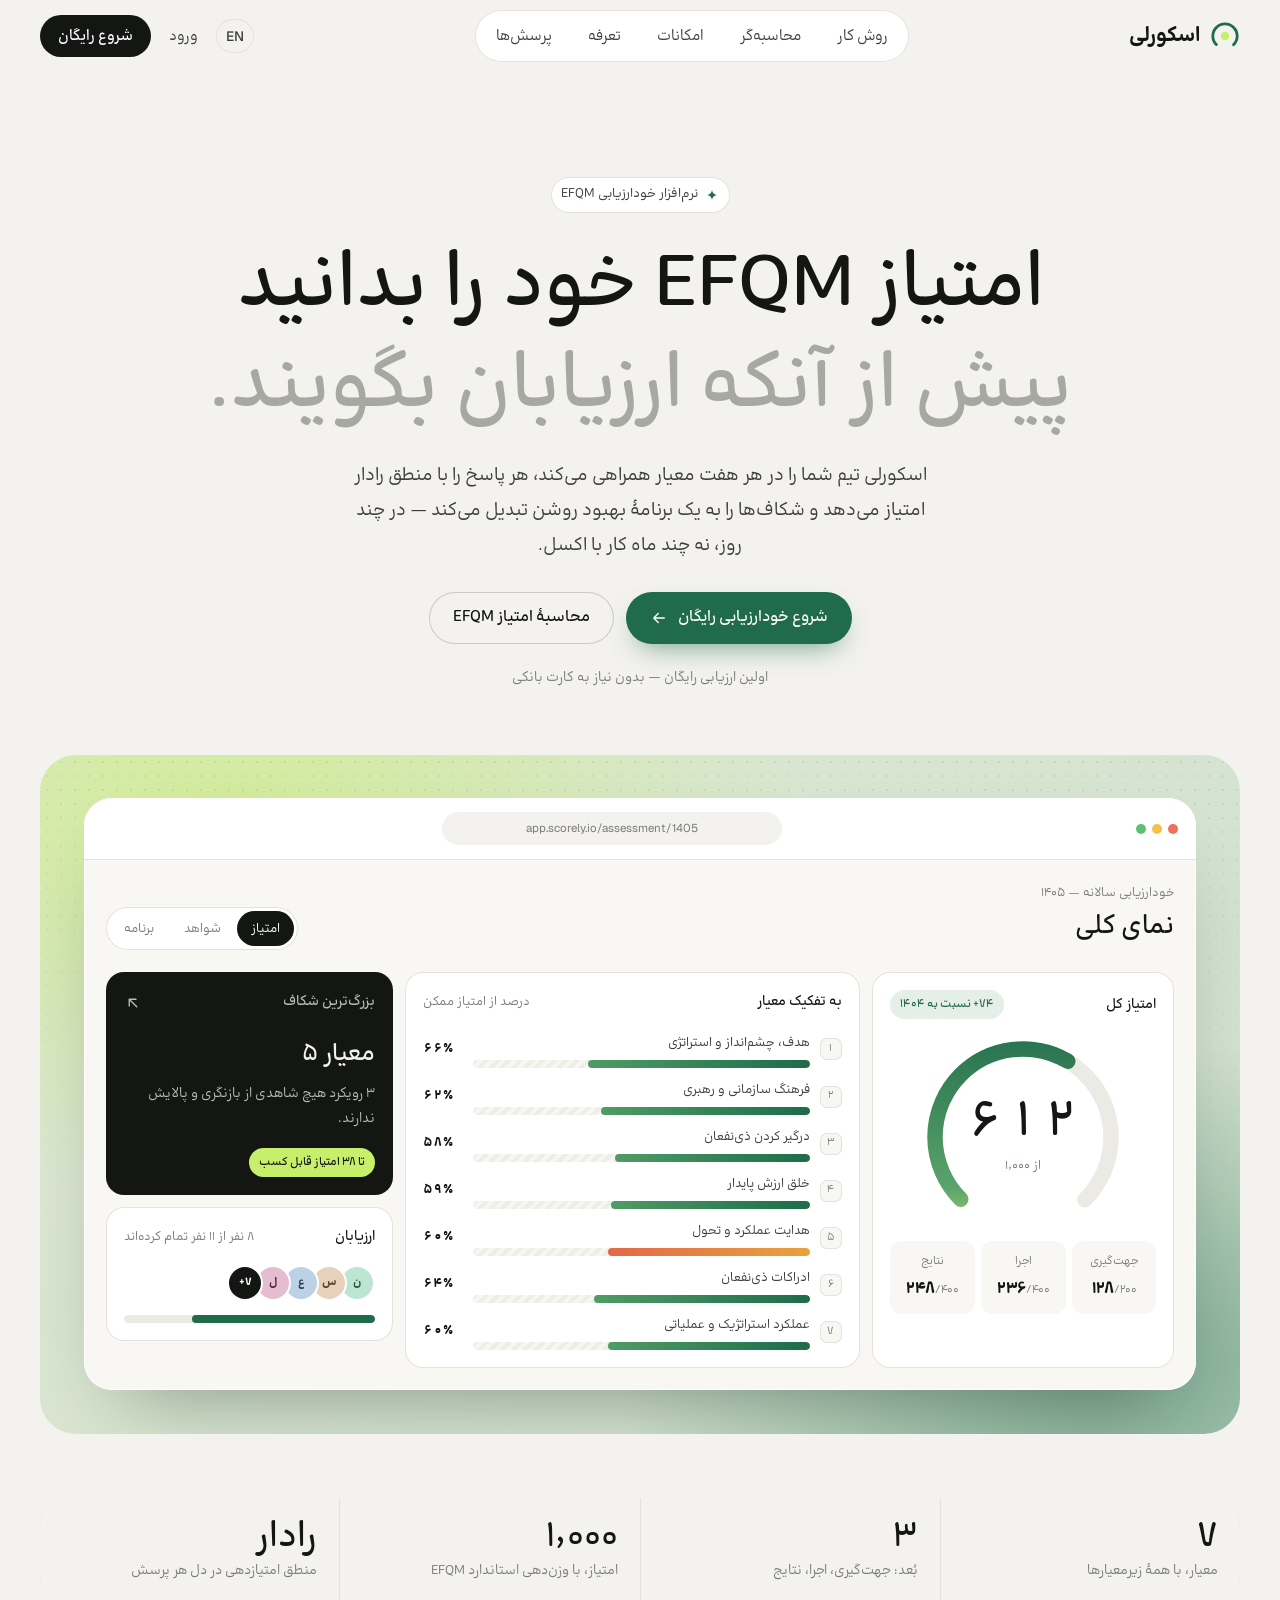
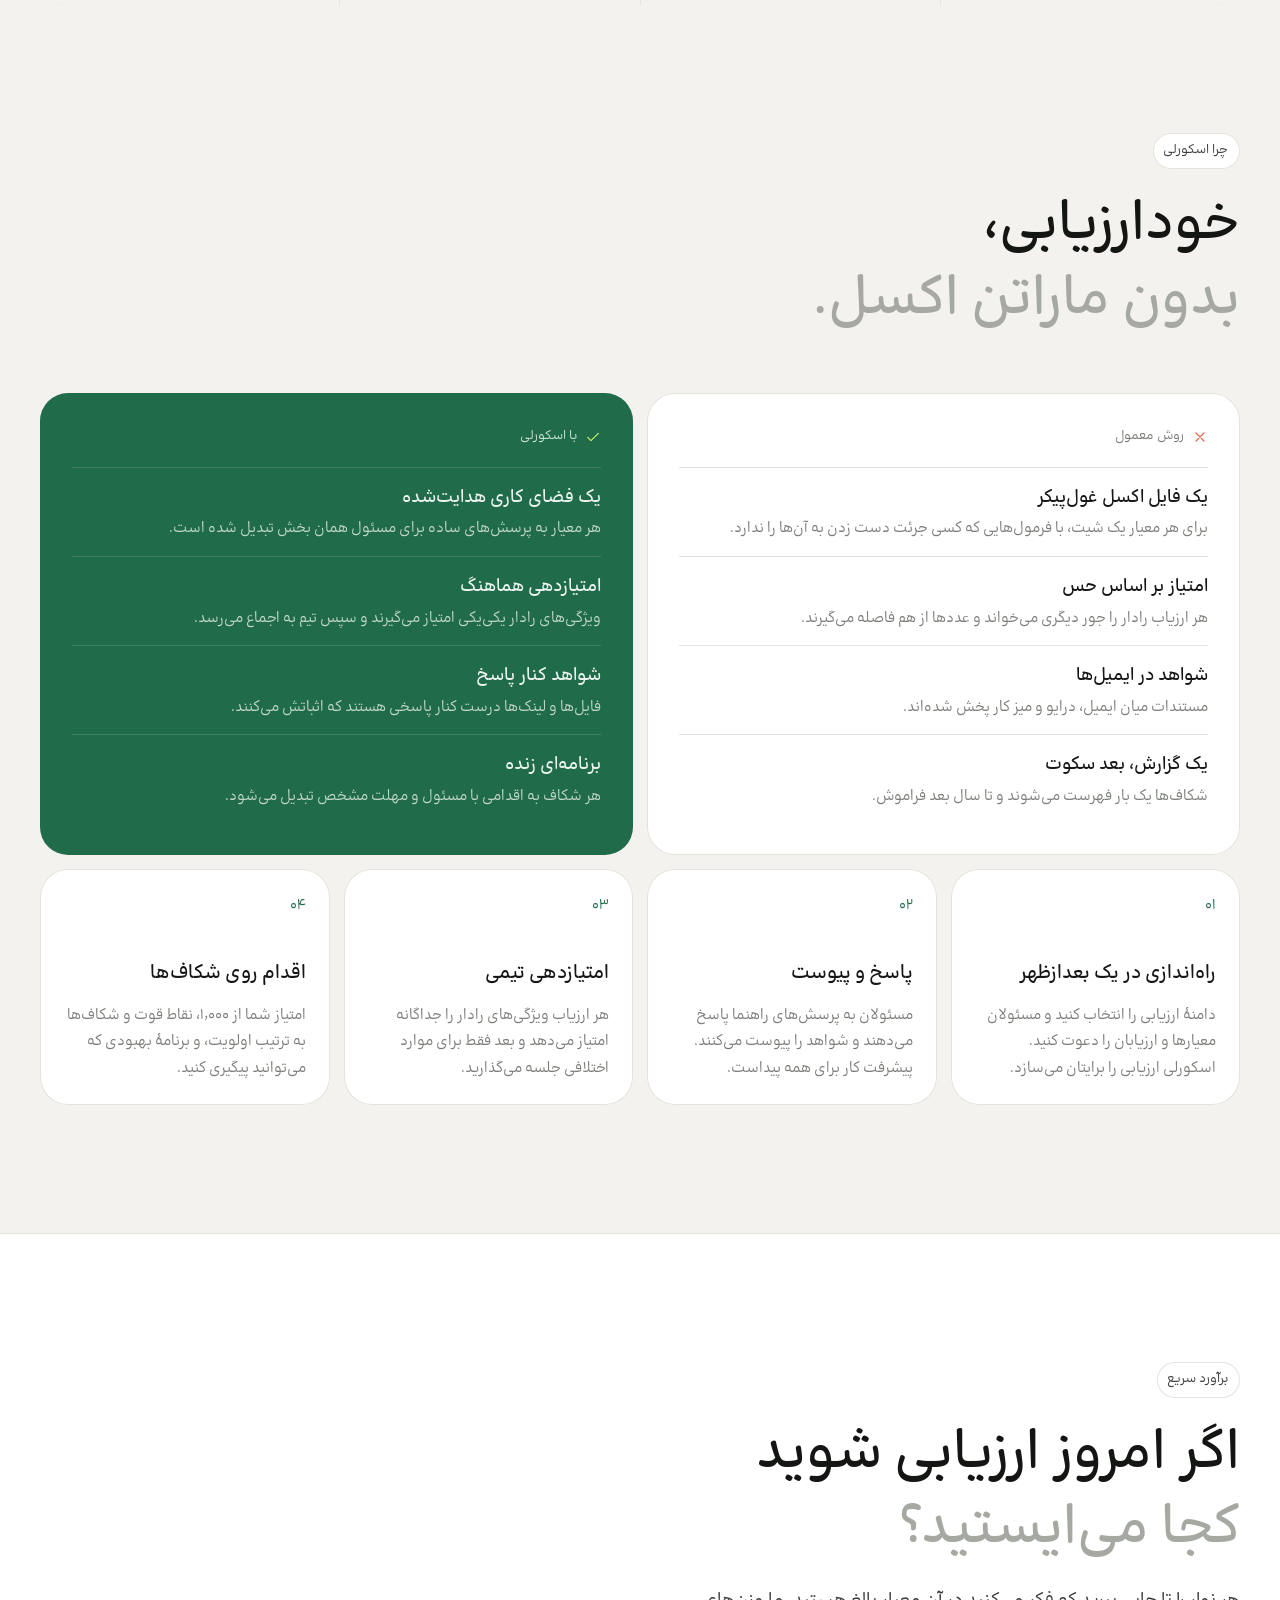
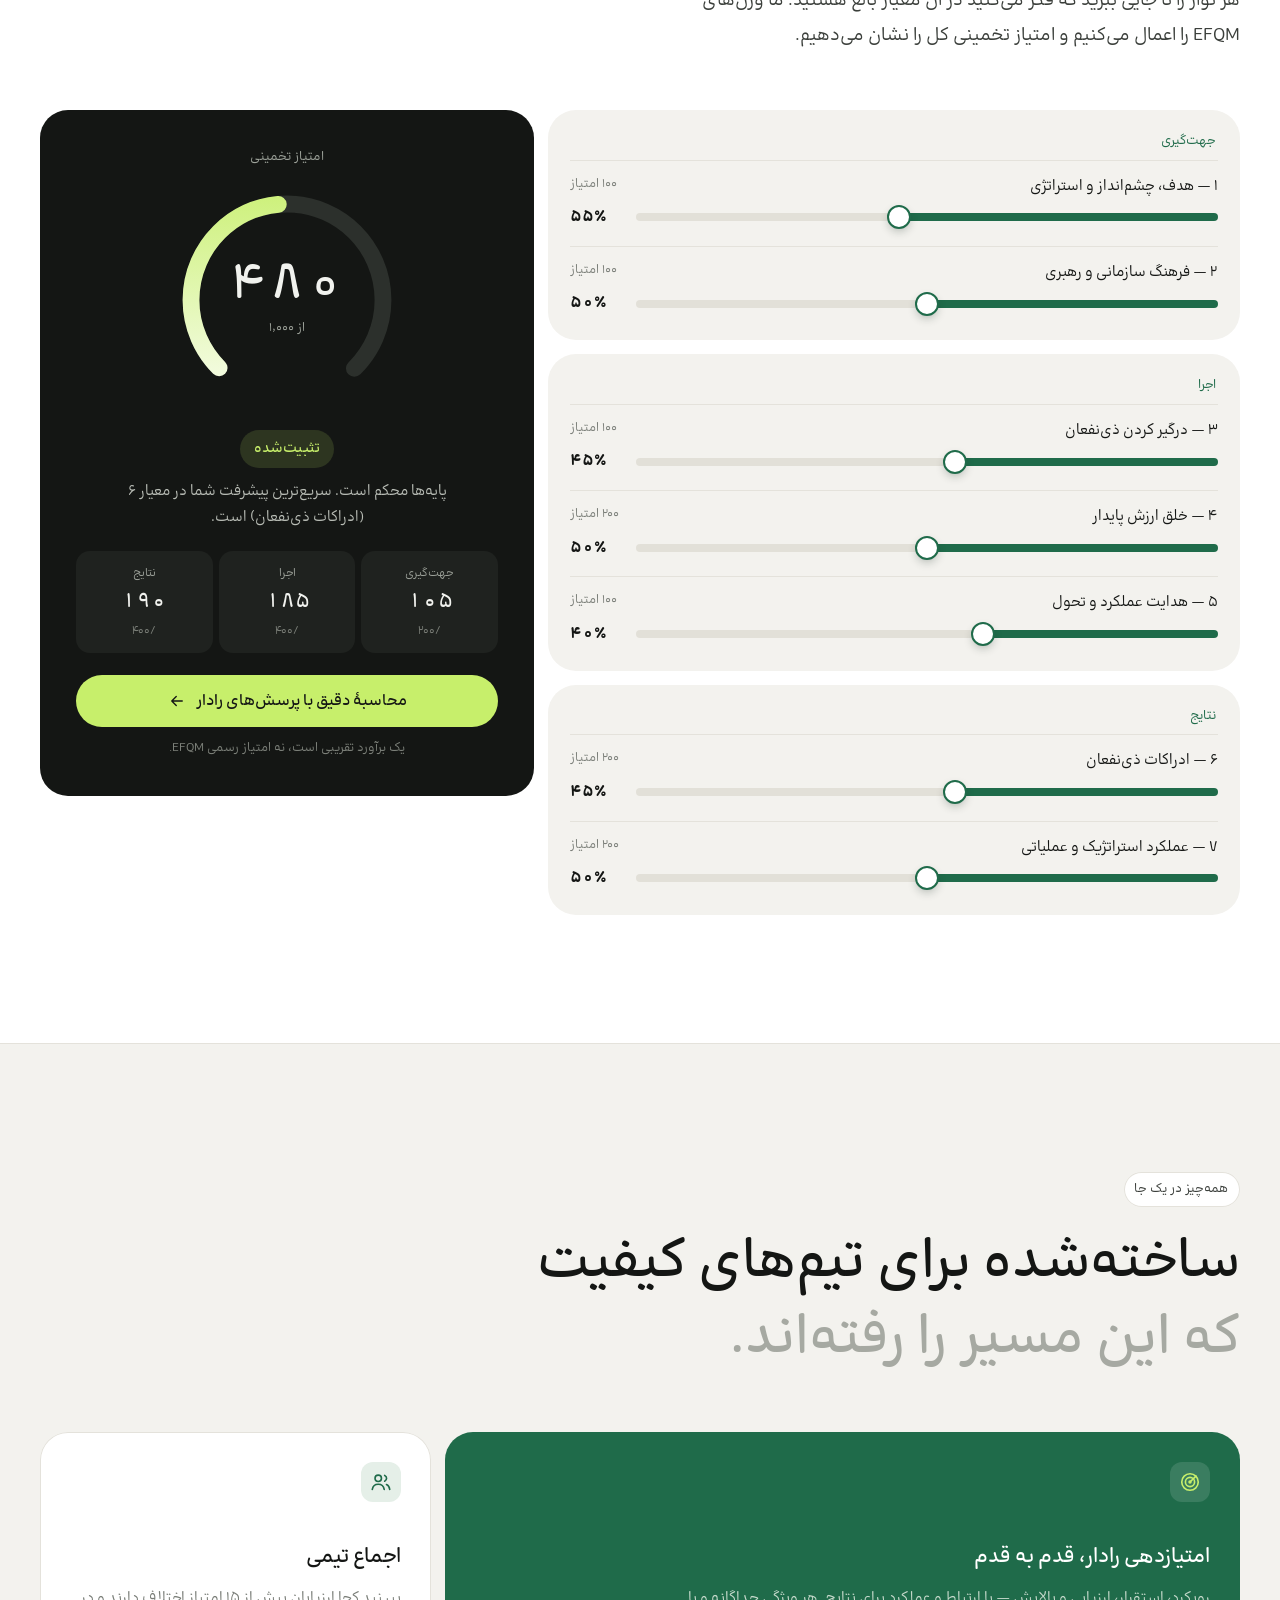
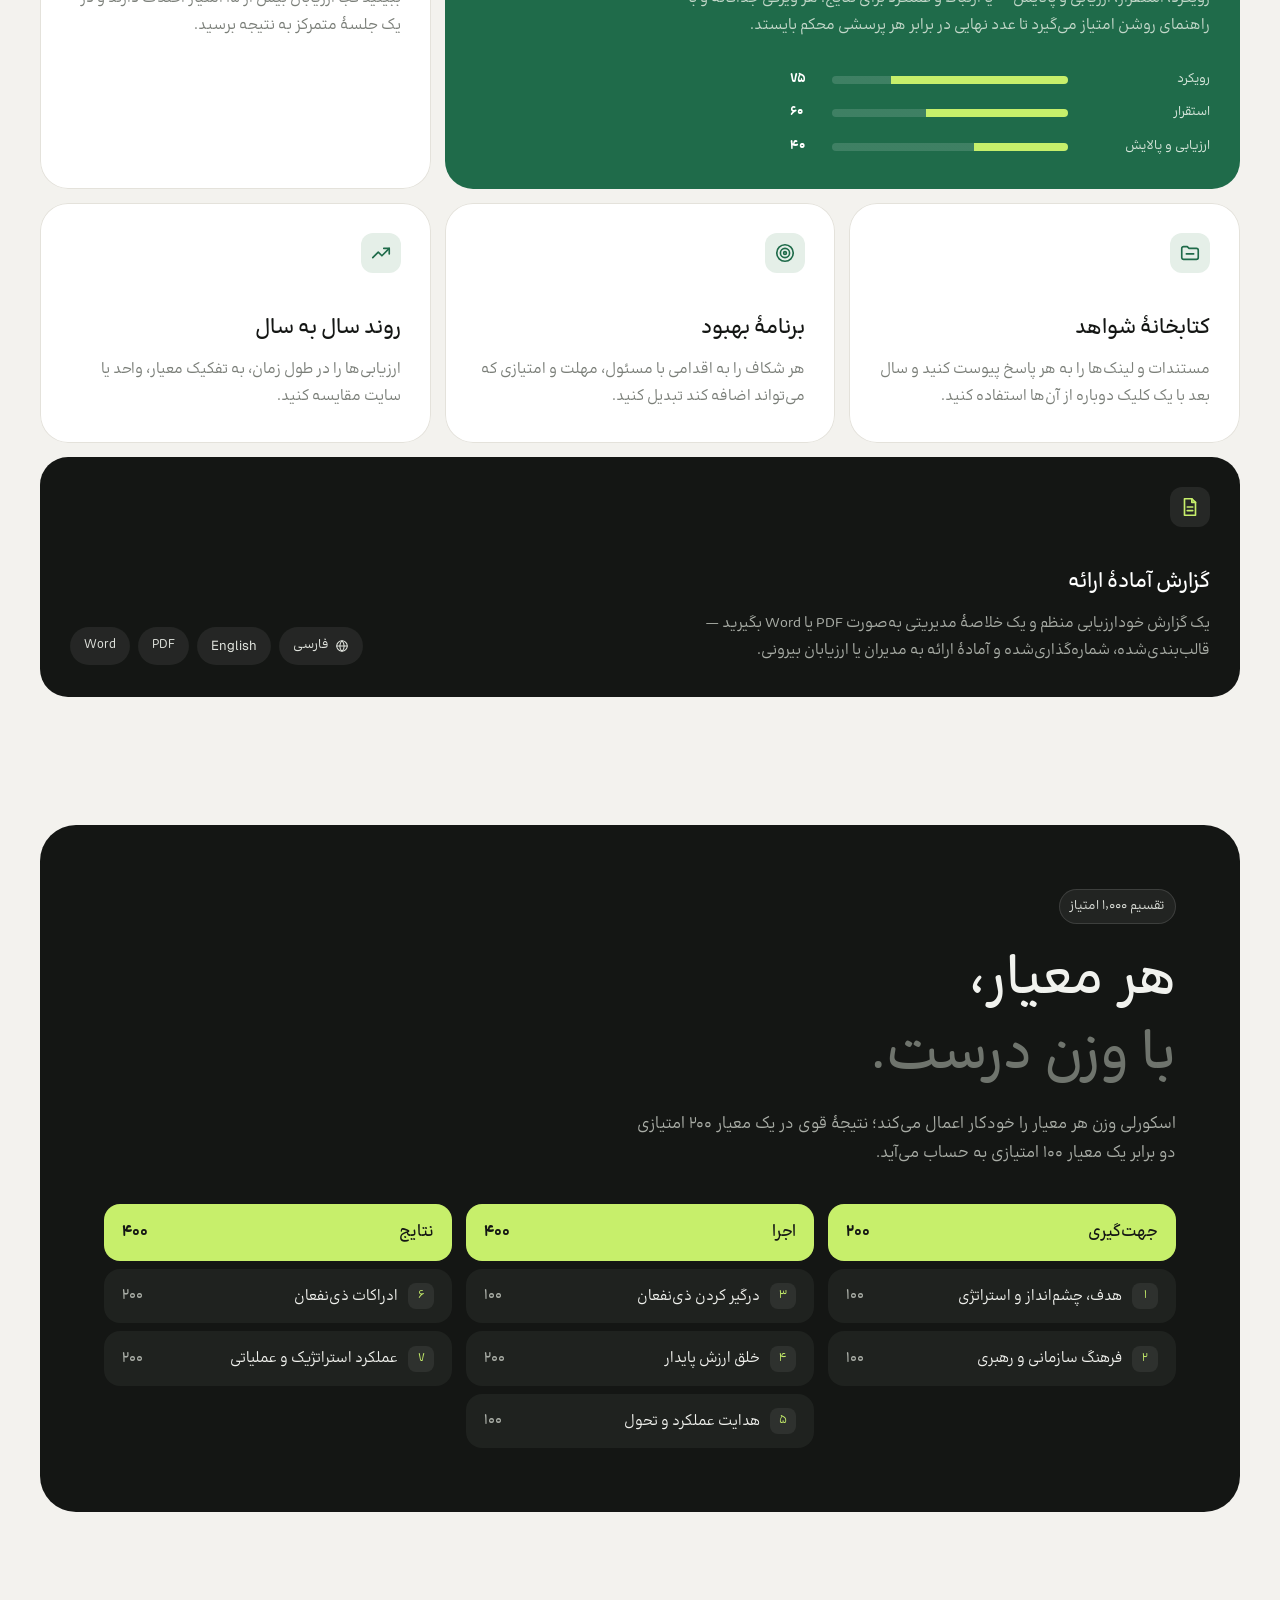
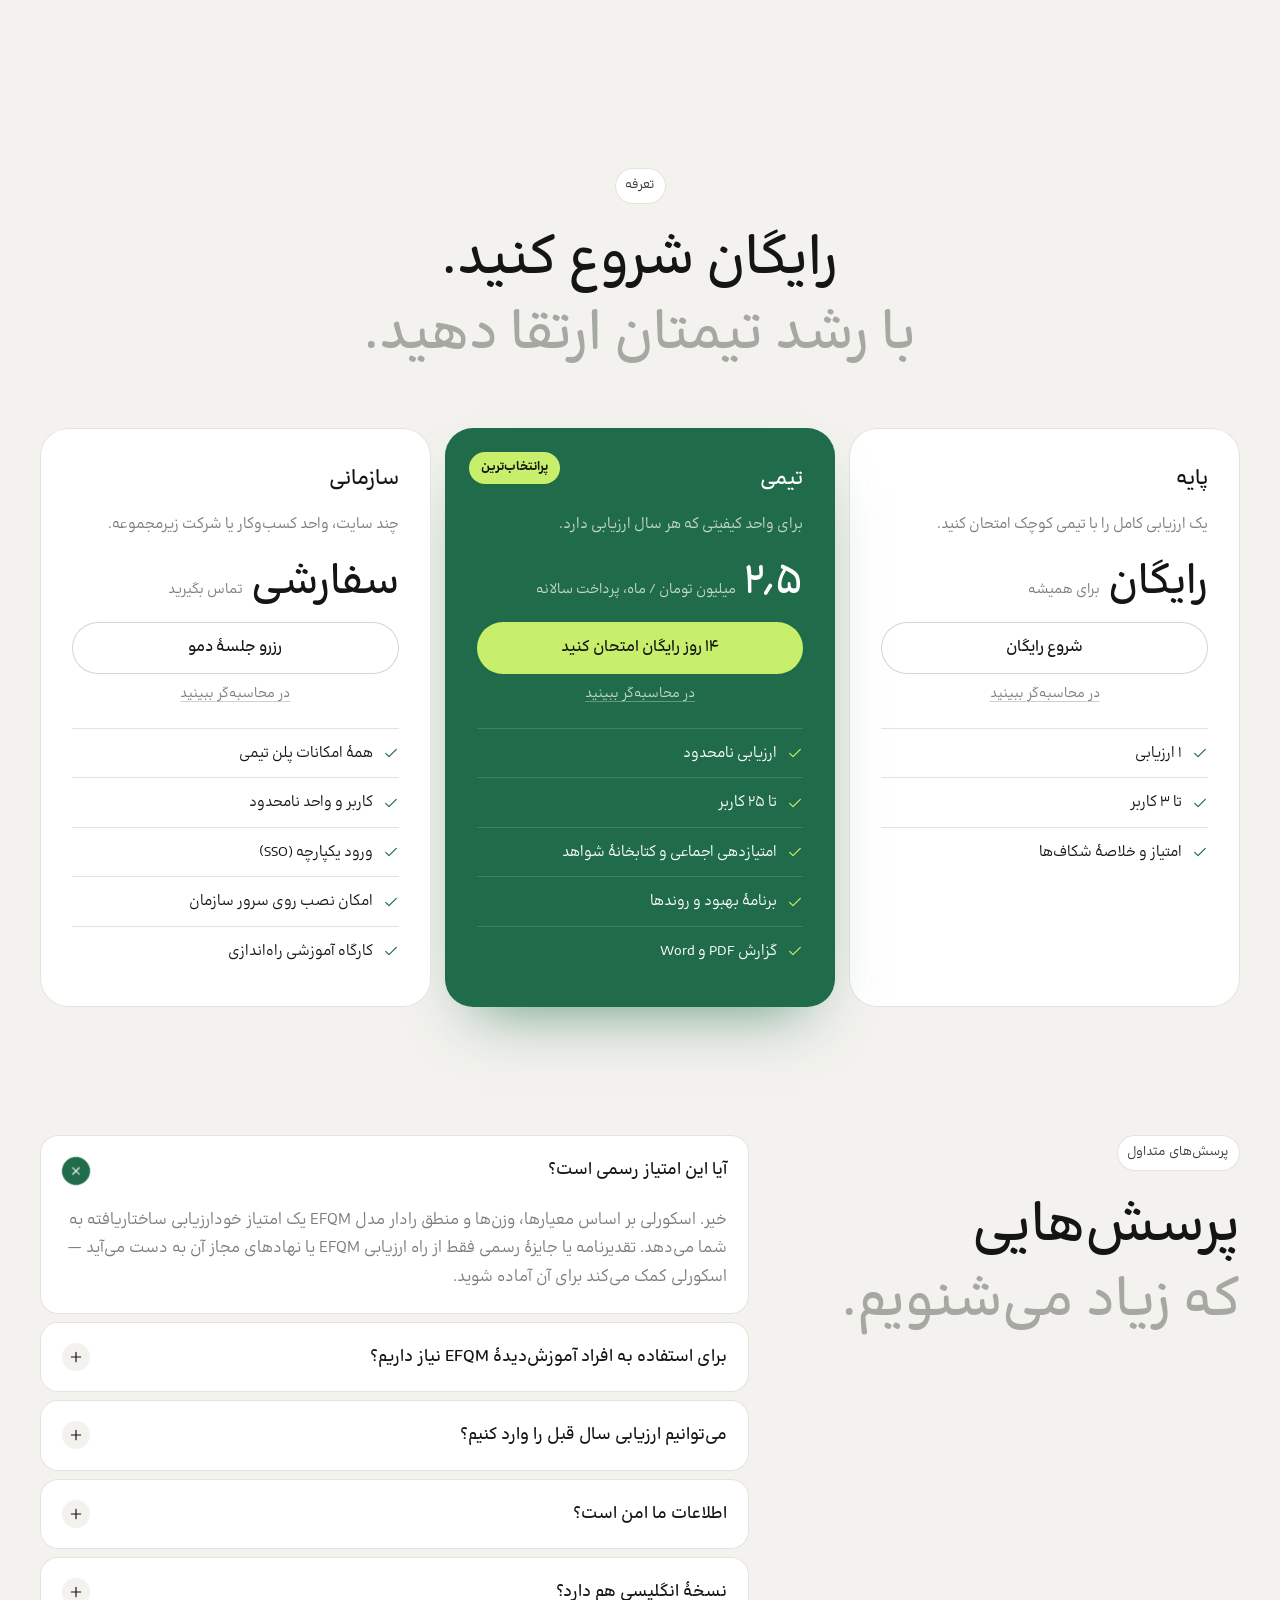
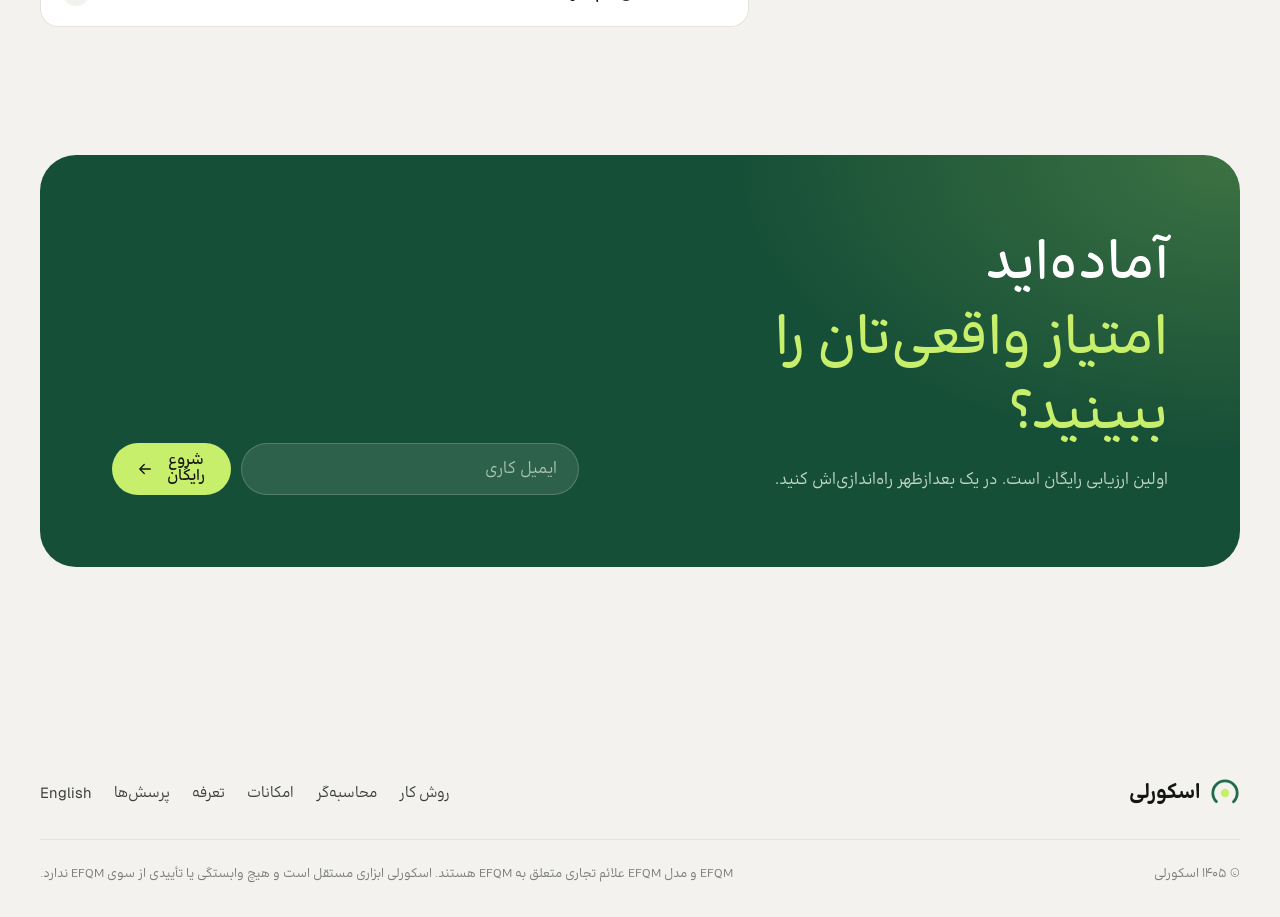
==== commit 4b39ebd0: "Calculator: plan preview switch (Starter / Team / Enterprise), evidence notes, unit comparison" ====
--- a/fa/index.html
+++ b/fa/index.html
@@ -332,6 +332,7 @@
             <p class="price__desc">یک ارزیابی کامل را با تیمی کوچک امتحان کنید.</p>
             <p class="price__amt"><strong>رایگان</strong><span>برای همیشه</span></p>
             <a class="btn btn--ghost" href="#start">شروع رایگان</a>
+            <a class="price__try" href="calculator.html?plan=starter">در محاسبه‌گر ببینید</a>
             <ul>
               <li><svg class="i"><use href="#i-check"/></svg>۱ ارزیابی</li>
               <li><svg class="i"><use href="#i-check"/></svg>تا ۳ کاربر</li>
@@ -344,6 +345,7 @@
             <p class="price__desc">برای واحد کیفیتی که هر سال ارزیابی دارد.</p>
             <p class="price__amt"><strong>۲٫۵</strong><span>میلیون تومان / ماه، پرداخت سالانه</span></p>
             <a class="btn btn--lime" href="#start">۱۴ روز رایگان امتحان کنید</a>
+            <a class="price__try" href="calculator.html?plan=team">در محاسبه‌گر ببینید</a>
             <ul>
               <li><svg class="i"><use href="#i-check"/></svg>ارزیابی نامحدود</li>
               <li><svg class="i"><use href="#i-check"/></svg>تا ۲۵ کاربر</li>
@@ -357,6 +359,7 @@
             <p class="price__desc">چند سایت، واحد کسب‌وکار یا شرکت زیرمجموعه.</p>
             <p class="price__amt"><strong>سفارشی</strong><span>تماس بگیرید</span></p>
             <a class="btn btn--ghost" href="#start">رزرو جلسهٔ دمو</a>
+            <a class="price__try" href="calculator.html?plan=enterprise">در محاسبه‌گر ببینید</a>
             <ul>
               <li><svg class="i"><use href="#i-check"/></svg>همهٔ امکانات پلن تیمی</li>
               <li><svg class="i"><use href="#i-check"/></svg>کاربر و واحد نامحدود</li>
--- a/css/style.css
+++ b/css/style.css
@@ -362,6 +362,10 @@
 .price ul { display: grid; gap: 0; margin-top: 8px; }
 .price li { display: flex; align-items: center; gap: 10px; padding: 11px 0; border-top: 1px solid var(--line); font-size: 0.92rem; }
 .price li .i { width: 16px; height: 16px; color: var(--green); }
+.price__try { margin-top: -6px; font-size: 0.85rem; color: var(--muted); text-align: center; text-decoration: underline; text-decoration-color: rgb(20 22 20 / .2); text-underline-offset: 4px; }
+.price__try:hover { color: var(--green); }
+.price--pick .price__try { color: #c4d8ca; text-decoration-color: rgb(255 255 255 / .3); }
+.price--pick .price__try:hover { color: var(--lime); }
 .price--pick { background: var(--green); color: #fff; box-shadow: 0 30px 60px -30px rgb(31 107 74 / .7); }
 .price--pick .price__desc, .price--pick .price__amt span { color: #c4d8ca; }
 .price--pick li { border-color: rgb(255 255 255 / .14); }
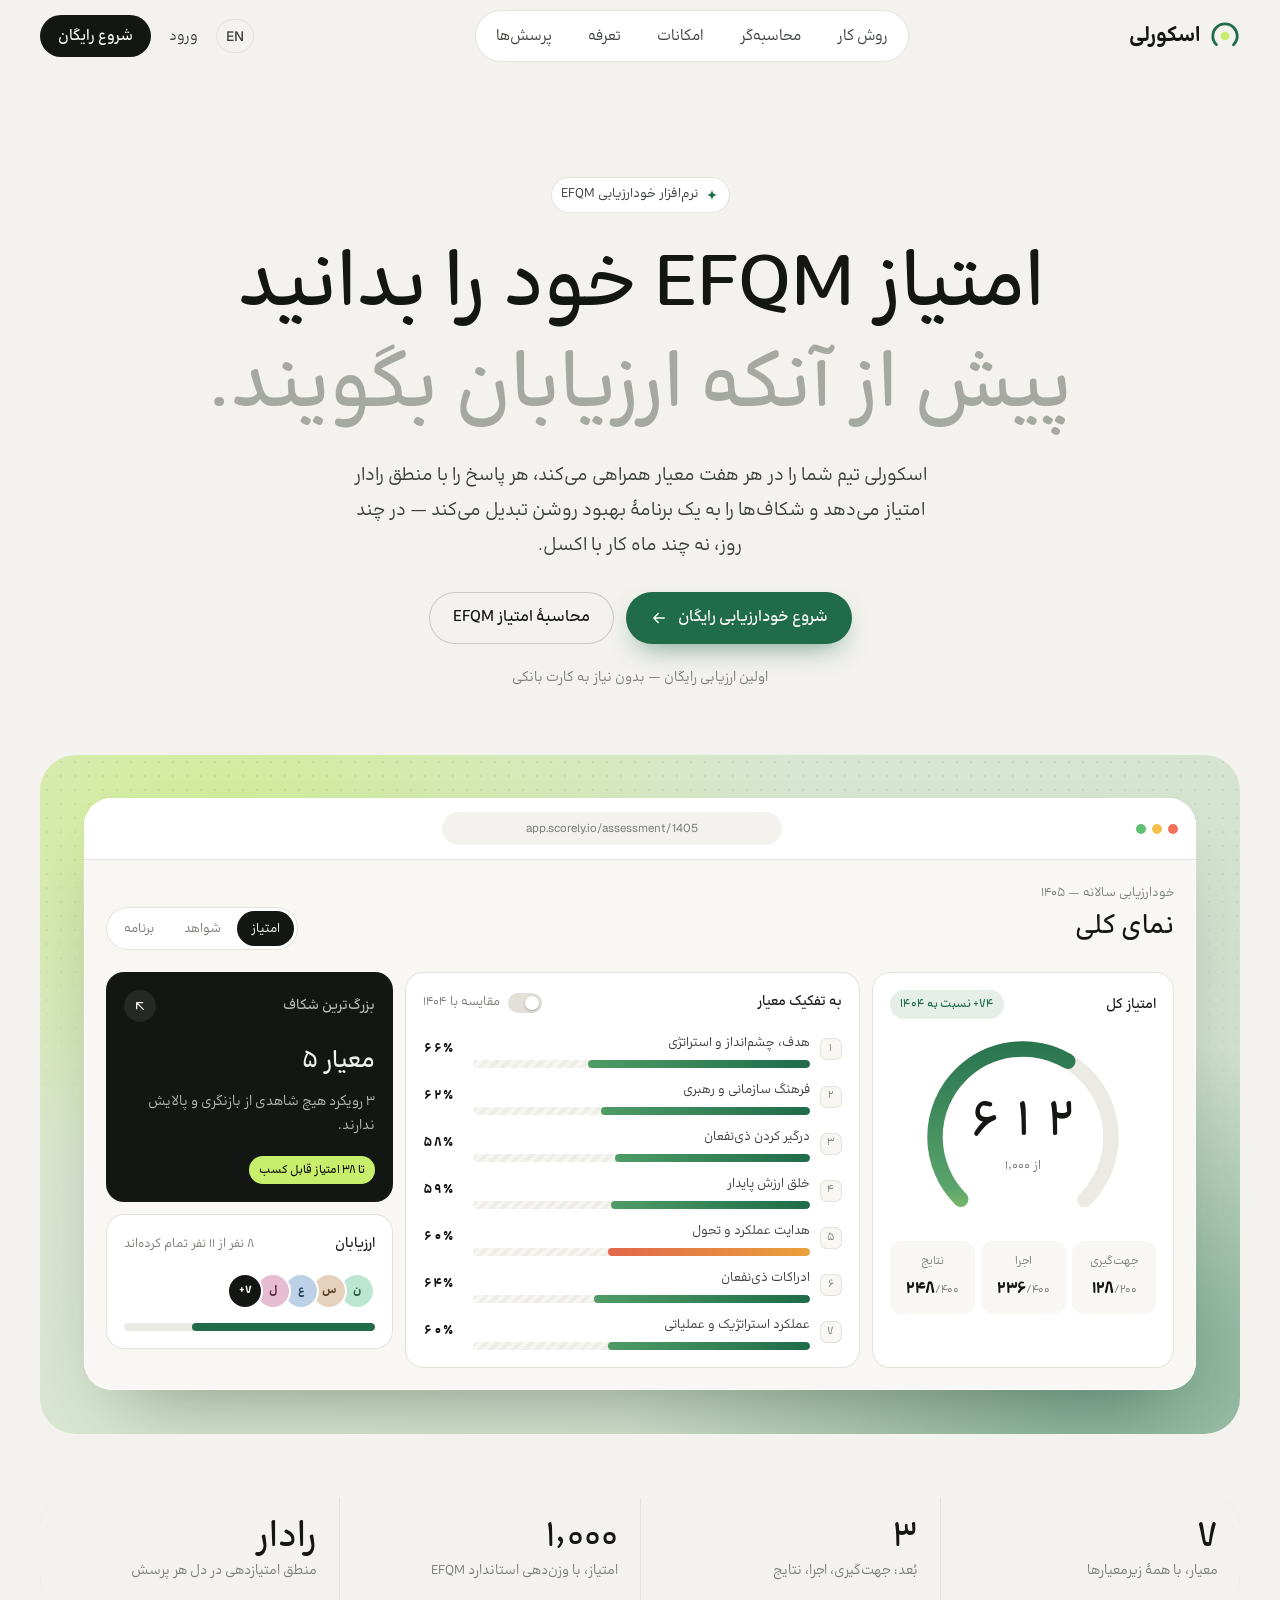
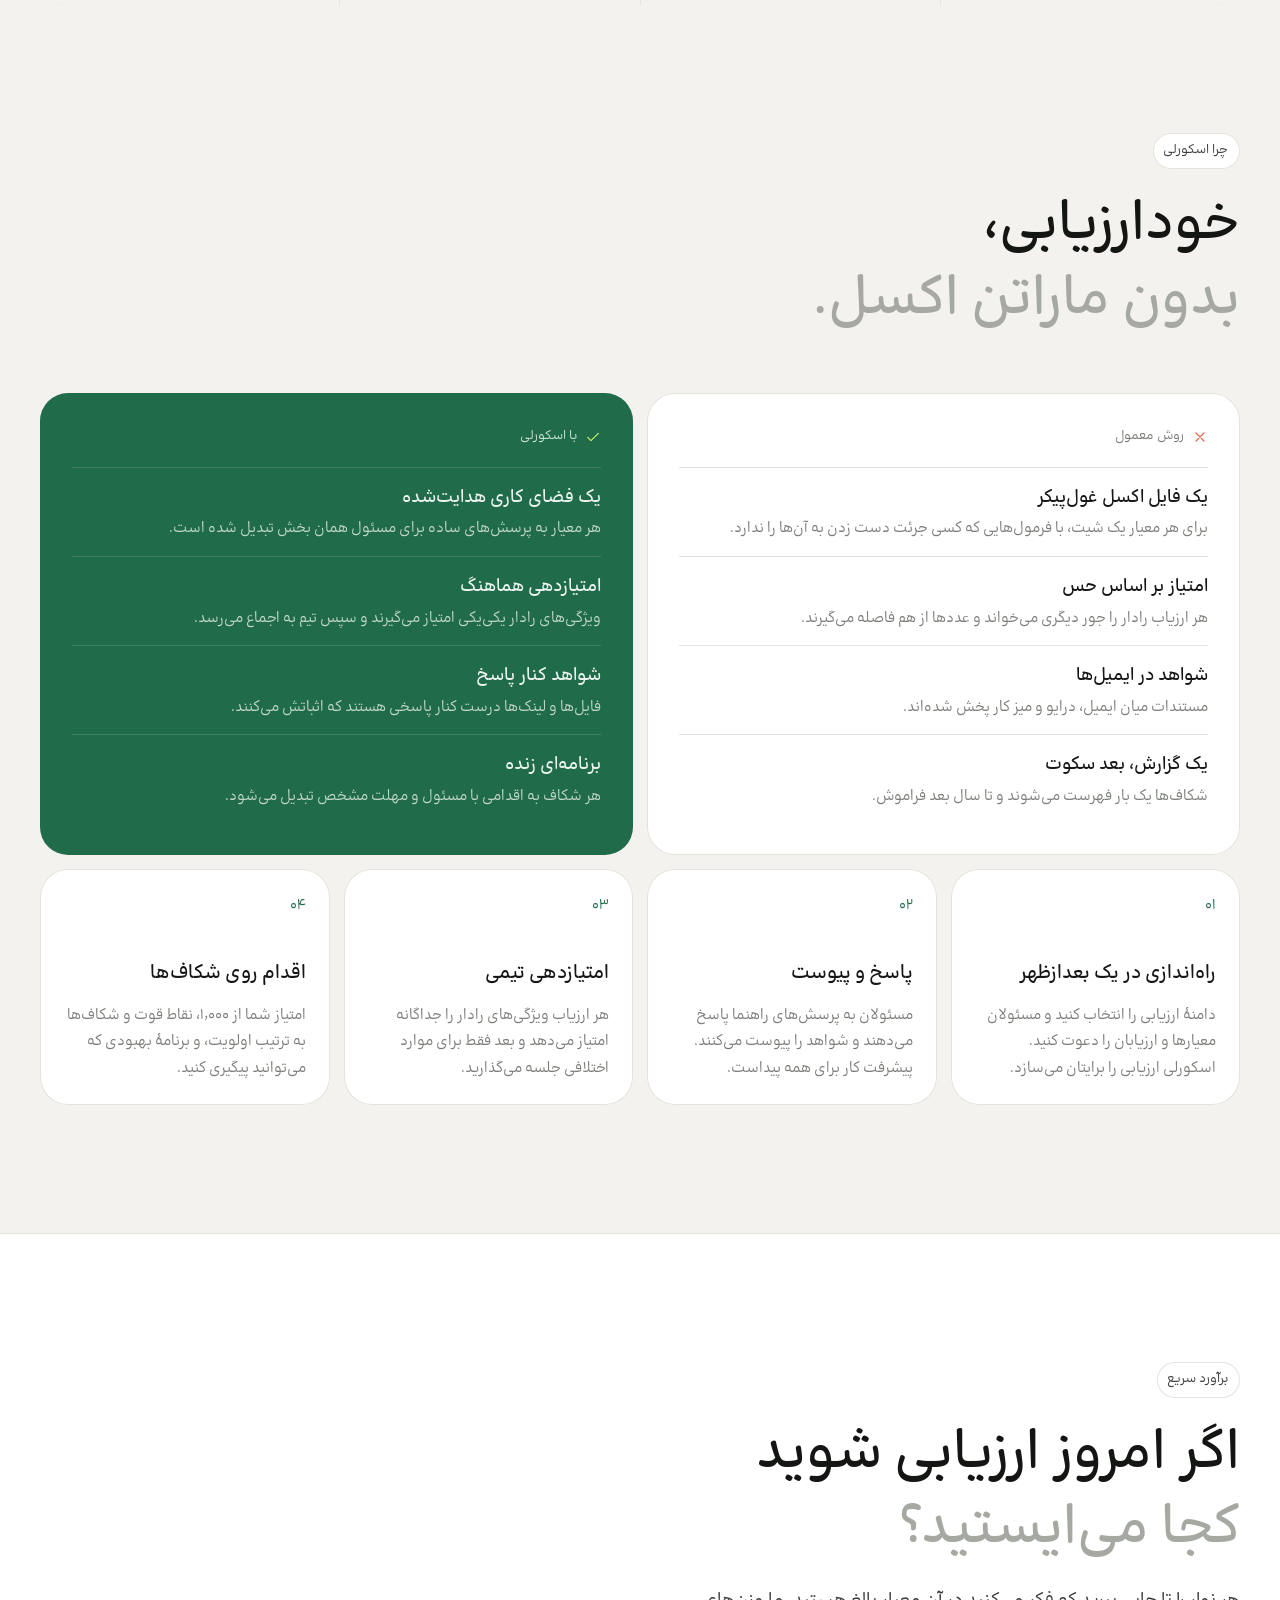
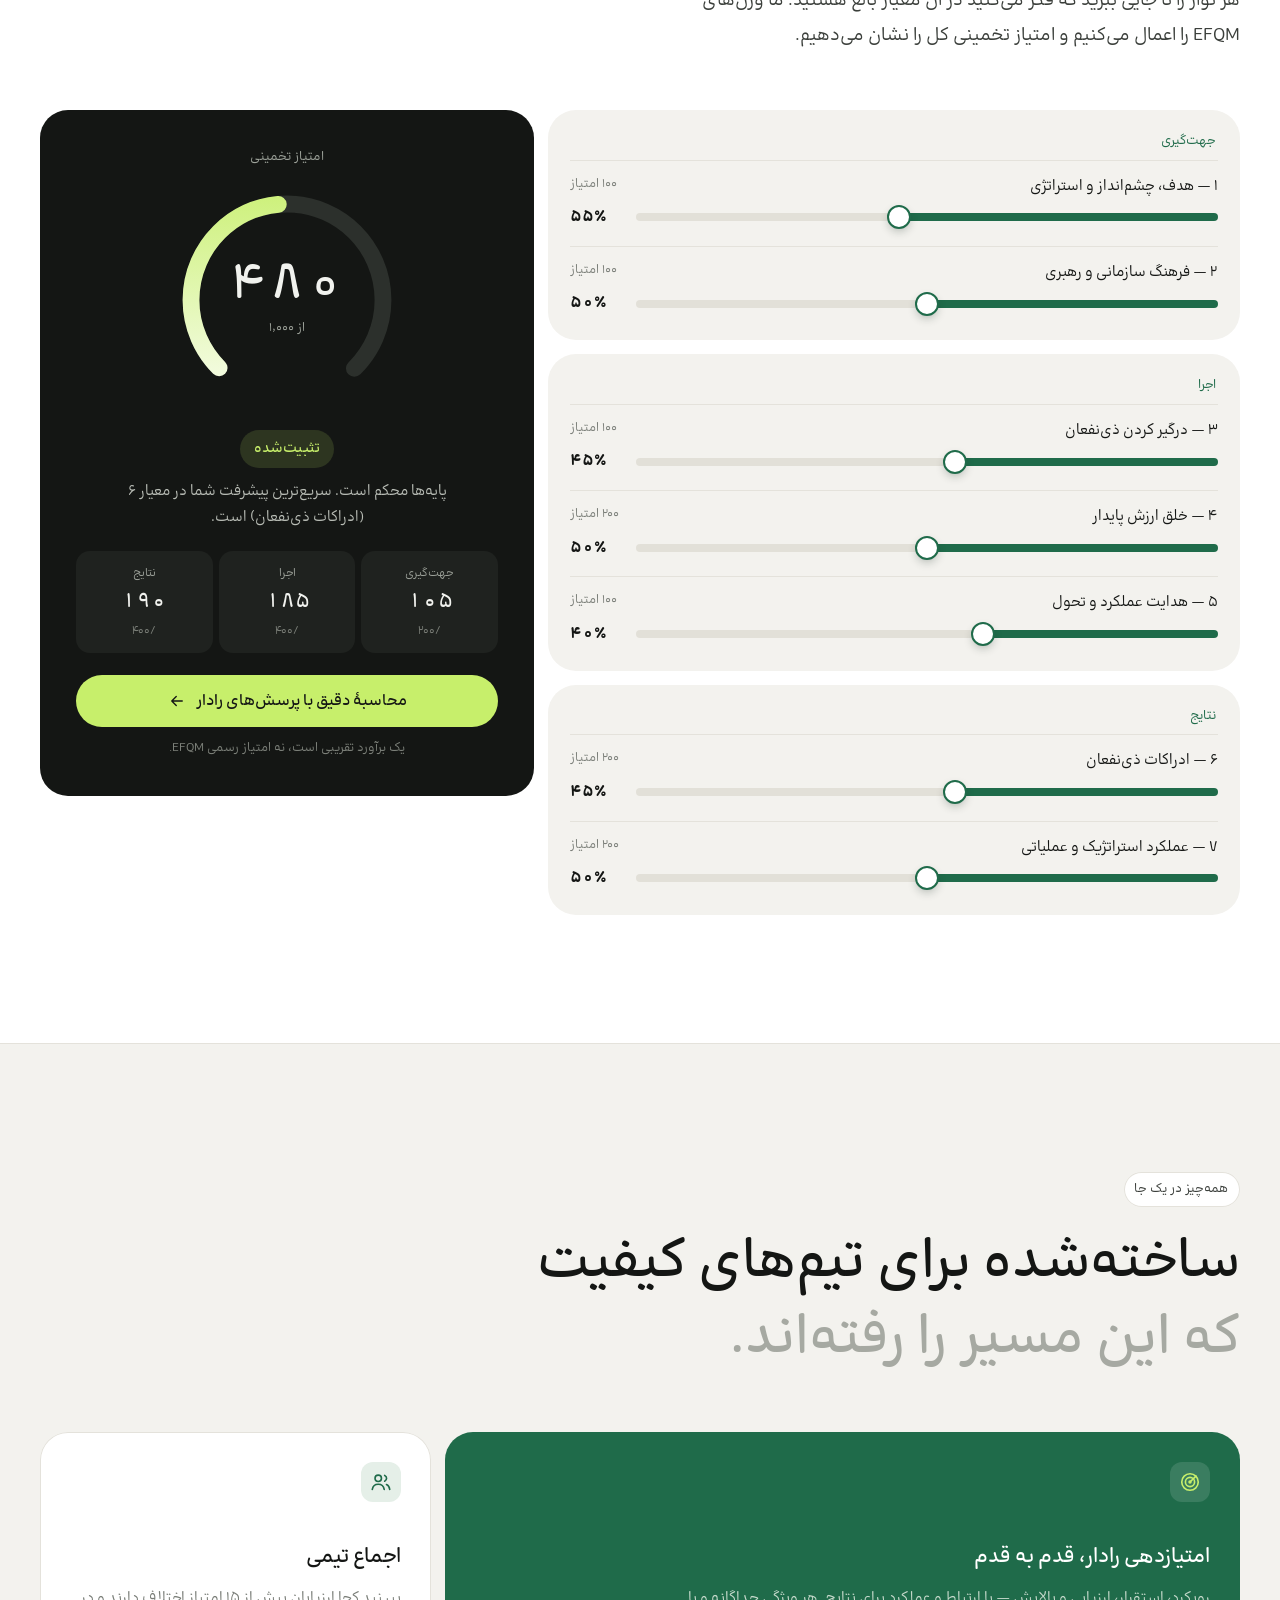
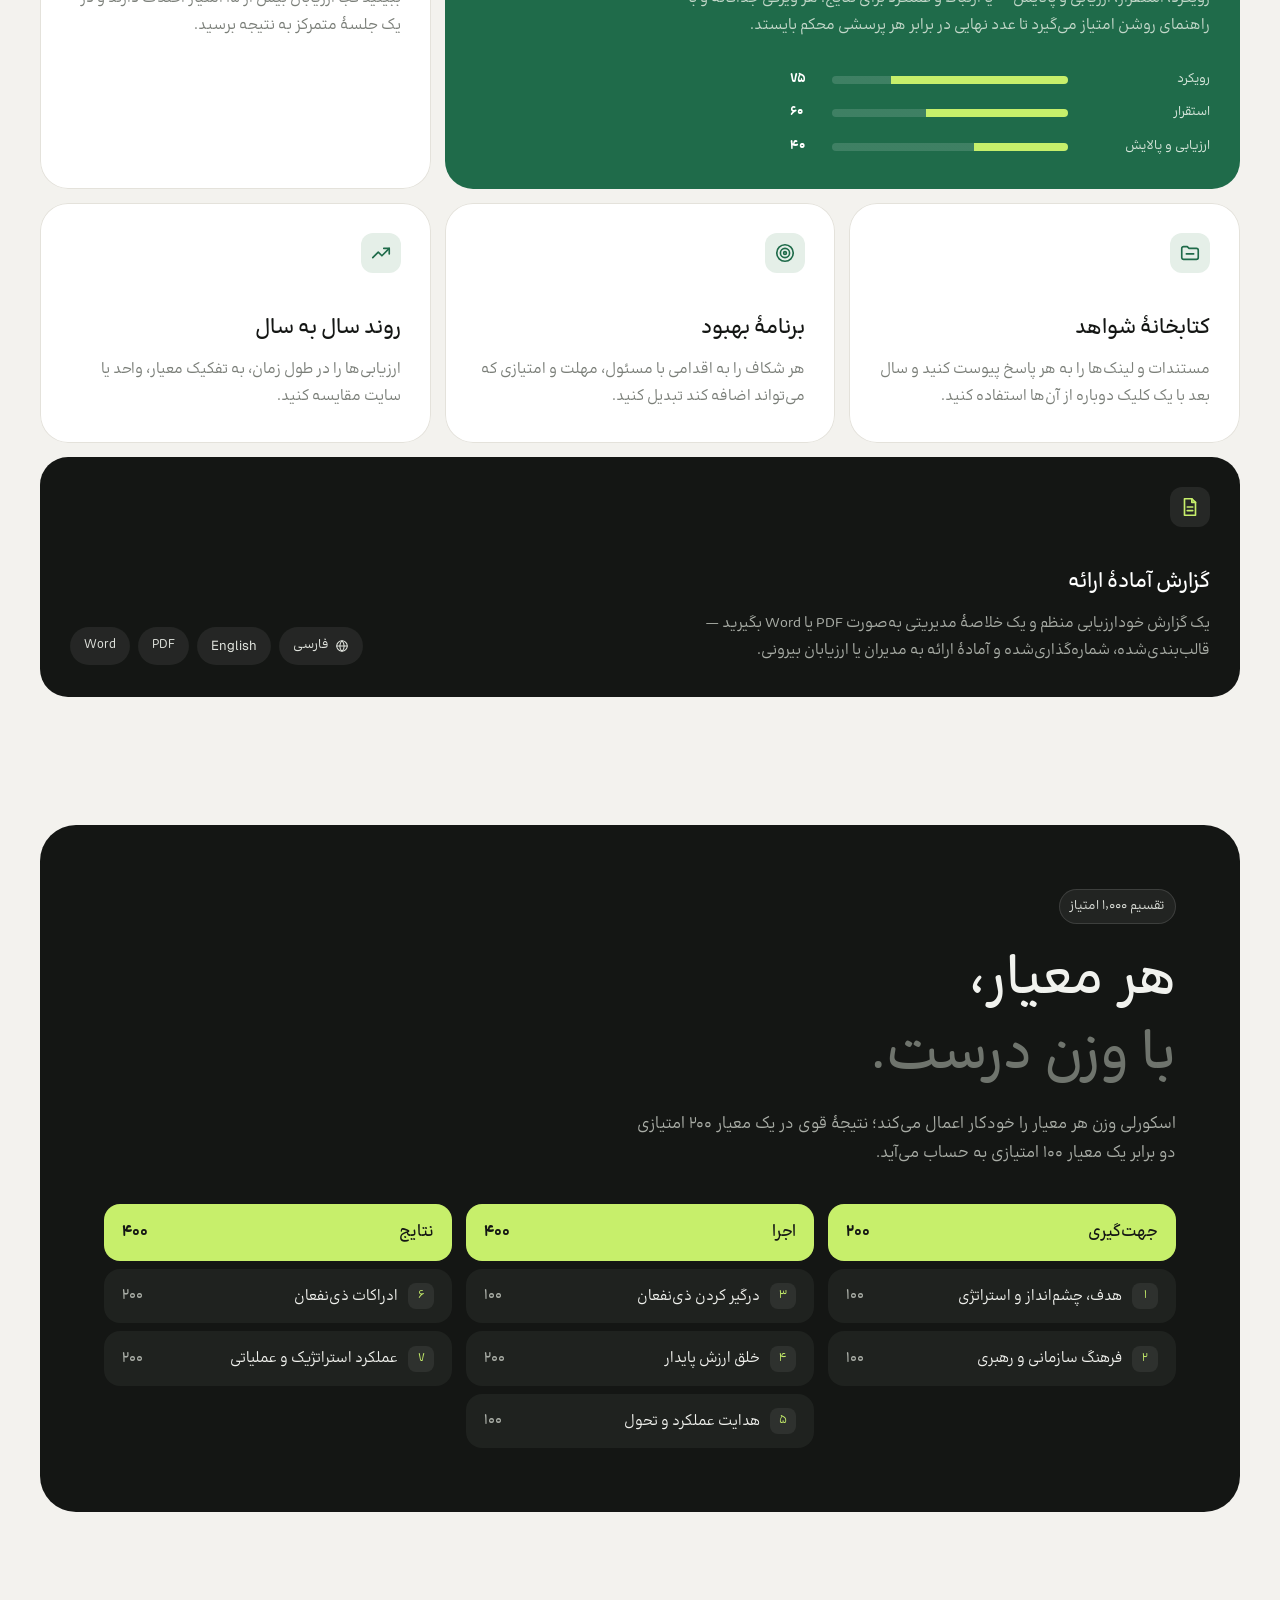
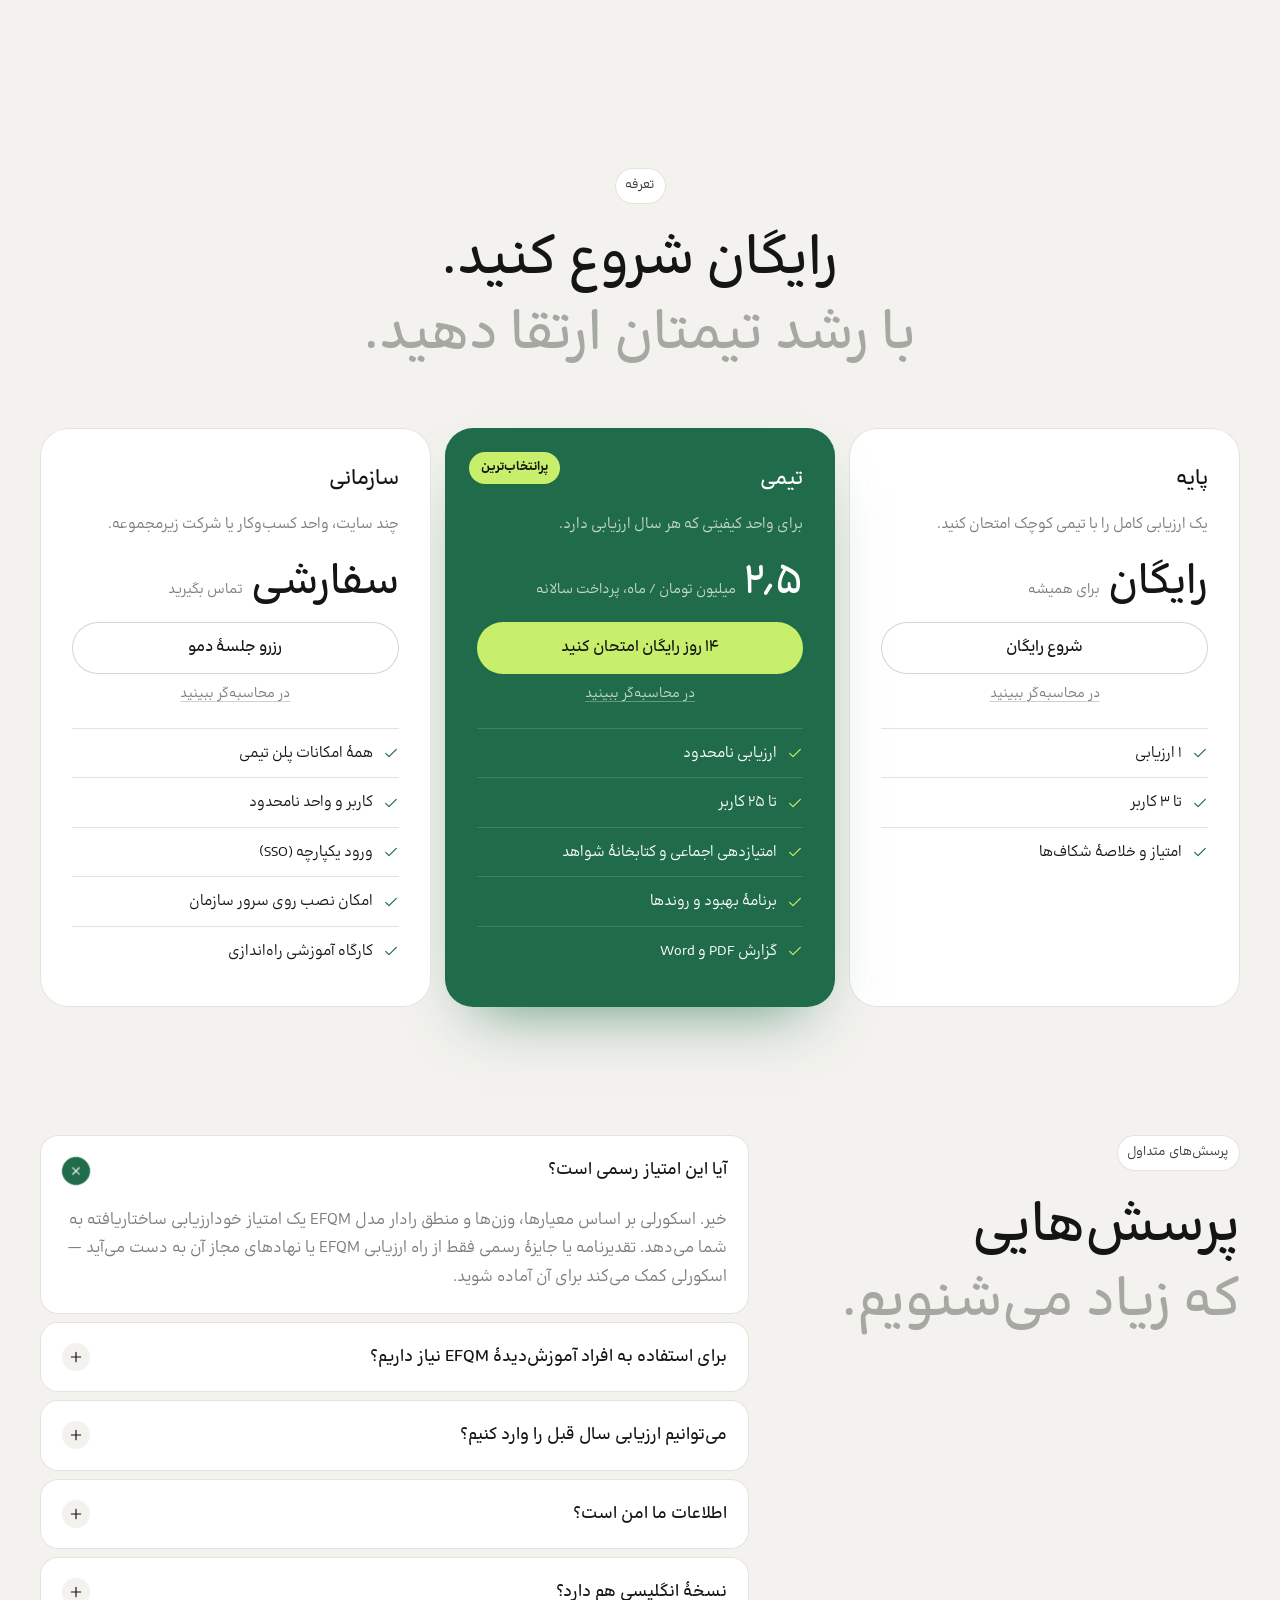
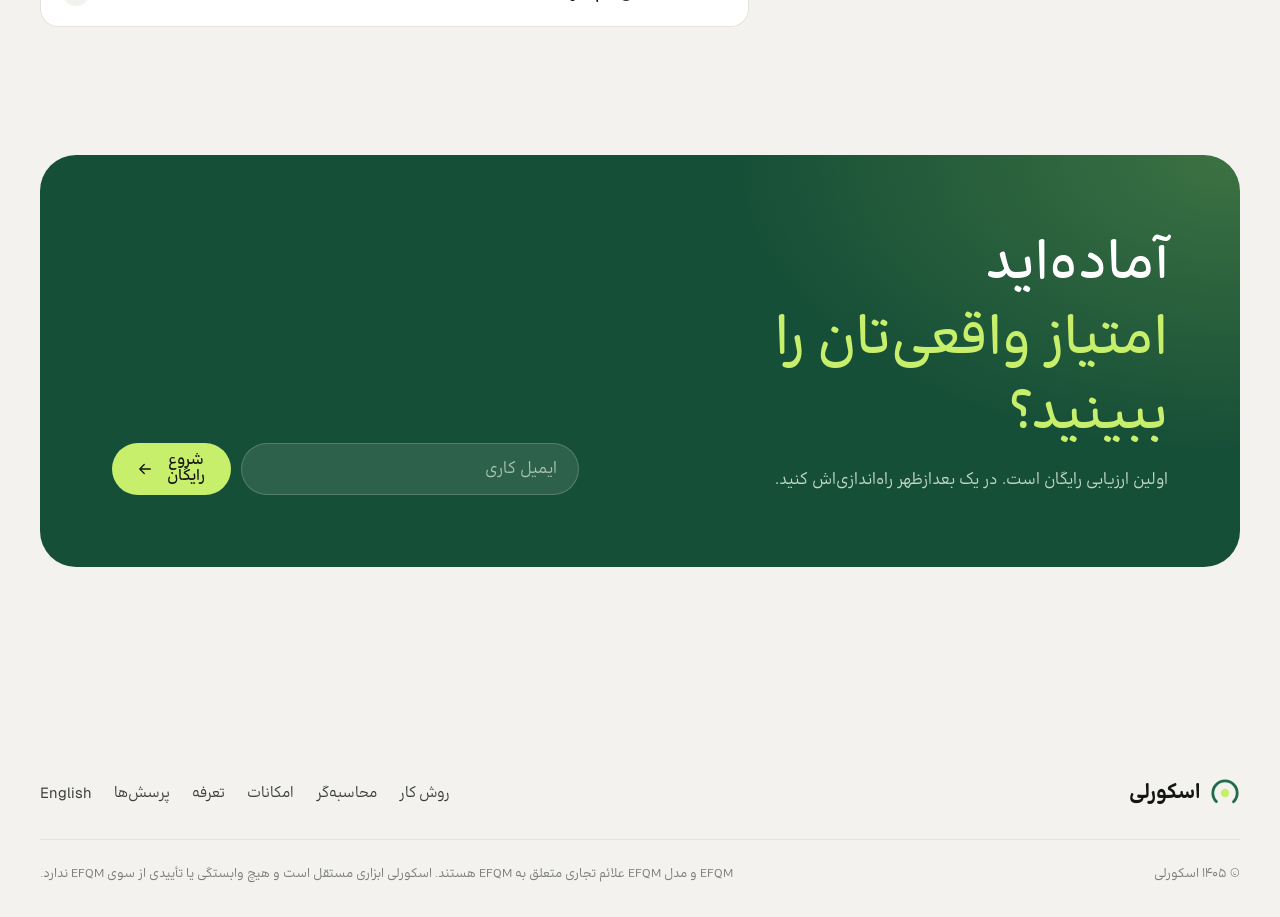
==== commit 5534258b: "Landing: interactive product preview (tabs, tooltips, year comparison, evidence filters, improvement" ====
--- a/fa/index.html
+++ b/fa/index.html
@@ -69,7 +69,7 @@
       <!-- Product preview -->
       <div class="container">
         <div class="stage reveal">
-          <div class="app" aria-label="پیش‌نمایش داشبورد اسکورلی" role="img">
+          <div class="app" aria-label="پیش‌نمایش تعاملی داشبورد اسکورلی">
             <div class="app__bar">
               <span class="dots"><i></i><i></i><i></i></span>
               <span class="app__url" dir="ltr">app.scorely.io/assessment/1405</span>
@@ -79,14 +79,15 @@
                 <p class="app__kicker">خودارزیابی سالانه — ۱۴۰۵</p>
                 <p class="app__title">نمای کلی</p>
               </div>
-              <div class="seg"><span class="on">امتیاز</span><span>شواهد</span><span>برنامه</span></div>
-            </div>
-
+              <div class="seg" role="tablist"><button type="button" role="tab" data-view-btn="score" aria-selected="true">امتیاز</button><button type="button" role="tab" data-view-btn="evidence" aria-selected="false">شواهد</button><button type="button" role="tab" data-view-btn="plan" aria-selected="false">برنامه</button></div>
+            </div>
+
+            <!-- Score -->
+            <div class="app__view is-on" data-view="score" role="tabpanel">
             <div class="app__grid">
-              <!-- Total score -->
               <div class="card card--score">
                 <div class="card__top"><span>امتیاز کل</span><span class="chip chip--up">۷۴+ نسبت به ۱۴۰۴</span></div>
-                <div class="gauge" data-value="612" data-max="1000">
+                <div class="gauge" data-value="612" data-max="1000" tabindex="0" data-tip="۷۴ امتیاز بیشتر از ۵۳۸ در سال ۱۴۰۴">
                   <svg viewBox="0 0 200 200" aria-hidden="true">
                     <defs><linearGradient id="g-arc" x1="0" y1="1" x2="1" y2="0"><stop offset="0" stop-color="#1f6b4a"/><stop offset=".7" stop-color="#5aa36b"/><stop offset="1" stop-color="#c7ef6b"/></linearGradient></defs>
                     <circle class="gauge__track" cx="100" cy="100" r="80"/>
@@ -95,40 +96,81 @@
                   <div class="gauge__num"><strong data-count="612">۶۱۲</strong><span>از ۱٬۰۰۰</span></div>
                 </div>
                 <ul class="dims">
-                  <li><span>جهت‌گیری</span><b>۱۲۸<small>/۲۰۰</small></b></li>
-                  <li><span>اجرا</span><b>۲۳۶<small>/۴۰۰</small></b></li>
-                  <li><span>نتایج</span><b>۲۴۸<small>/۴۰۰</small></b></li>
+                  <li data-dim="0" tabindex="0" data-tip="معیارهای ۱ و ۲"><span>جهت‌گیری</span><b>۱۲۸<small>/۲۰۰</small></b></li>
+                  <li data-dim="1" tabindex="0" data-tip="معیارهای ۳ تا ۵"><span>اجرا</span><b>۲۳۶<small>/۴۰۰</small></b></li>
+                  <li data-dim="2" tabindex="0" data-tip="معیارهای ۶ و ۷"><span>نتایج</span><b>۲۴۸<small>/۴۰۰</small></b></li>
                 </ul>
               </div>
 
-              <!-- Criteria -->
               <div class="card card--criteria">
-                <div class="card__top"><span>به تفکیک معیار</span><span class="muted">درصد از امتیاز ممکن</span></div>
+                <div class="card__top"><span>به تفکیک معیار</span><label class="switch"><input type="checkbox" id="cmp-prev"><i aria-hidden="true"></i>مقایسه با ۱۴۰۴</label></div>
                 <ul class="bars">
-                  <li style="--v:66"><span class="bars__n">۱</span><span class="bars__l">هدف، چشم‌انداز و استراتژی</span><span class="bars__t"><i></i></span><b>۶۶٪</b></li>
-                  <li style="--v:62"><span class="bars__n">۲</span><span class="bars__l">فرهنگ سازمانی و رهبری</span><span class="bars__t"><i></i></span><b>۶۲٪</b></li>
-                  <li style="--v:58"><span class="bars__n">۳</span><span class="bars__l">درگیر کردن ذی‌نفعان</span><span class="bars__t"><i></i></span><b>۵۸٪</b></li>
-                  <li style="--v:59"><span class="bars__n">۴</span><span class="bars__l">خلق ارزش پایدار</span><span class="bars__t"><i></i></span><b>۵۹٪</b></li>
-                  <li style="--v:60" class="is-low"><span class="bars__n">۵</span><span class="bars__l">هدایت عملکرد و تحول</span><span class="bars__t"><i></i></span><b>۶۰٪</b></li>
-                  <li style="--v:64"><span class="bars__n">۶</span><span class="bars__l">ادراکات ذی‌نفعان</span><span class="bars__t"><i></i></span><b>۶۴٪</b></li>
-                  <li style="--v:60"><span class="bars__n">۷</span><span class="bars__l">عملکرد استراتژیک و عملیاتی</span><span class="bars__t"><i></i></span><b>۶۰٪</b></li>
+                  <li style="--v:66;--p:60" data-dim="0" tabindex="0" data-tip="معیار ۱: ۶۶ از ۱۰۰ امتیاز — ۶+ نسبت به ۱۴۰۴"><span class="bars__n">۱</span><span class="bars__l">هدف، چشم‌انداز و استراتژی</span><span class="bars__t"><i></i></span><b>۶۶٪<em>۶+</em></b></li>
+                  <li style="--v:62;--p:58" data-dim="0" tabindex="0" data-tip="معیار ۲: ۶۲ از ۱۰۰ امتیاز — ۴+ نسبت به ۱۴۰۴"><span class="bars__n">۲</span><span class="bars__l">فرهنگ سازمانی و رهبری</span><span class="bars__t"><i></i></span><b>۶۲٪<em>۴+</em></b></li>
+                  <li style="--v:58;--p:49" data-dim="1" tabindex="0" data-tip="معیار ۳: ۵۸ از ۱۰۰ امتیاز — ۹+ نسبت به ۱۴۰۴"><span class="bars__n">۳</span><span class="bars__l">درگیر کردن ذی‌نفعان</span><span class="bars__t"><i></i></span><b>۵۸٪<em>۹+</em></b></li>
+                  <li style="--v:59;--p:52" data-dim="1" tabindex="0" data-tip="معیار ۴: ۱۱۸ از ۲۰۰ امتیاز — ۱۴+ نسبت به ۱۴۰۴"><span class="bars__n">۴</span><span class="bars__l">خلق ارزش پایدار</span><span class="bars__t"><i></i></span><b>۵۹٪<em>۷+</em></b></li>
+                  <li class="is-low" style="--v:60;--p:57" data-dim="1" tabindex="0" data-tip="معیار ۵: ۶۰ از ۱۰۰ امتیاز — ۳+ نسبت به ۱۴۰۴"><span class="bars__n">۵</span><span class="bars__l">هدایت عملکرد و تحول</span><span class="bars__t"><i></i></span><b>۶۰٪<em>۳+</em></b></li>
+                  <li style="--v:64;--p:55" data-dim="2" tabindex="0" data-tip="معیار ۶: ۱۲۸ از ۲۰۰ امتیاز — ۱۸+ نسبت به ۱۴۰۴"><span class="bars__n">۶</span><span class="bars__l">ادراکات ذی‌نفعان</span><span class="bars__t"><i></i></span><b>۶۴٪<em>۹+</em></b></li>
+                  <li style="--v:60;--p:50" data-dim="2" tabindex="0" data-tip="معیار ۷: ۱۲۰ از ۲۰۰ امتیاز — ۲۰+ نسبت به ۱۴۰۴"><span class="bars__n">۷</span><span class="bars__l">عملکرد استراتژیک و عملیاتی</span><span class="bars__t"><i></i></span><b>۶۰٪<em>۱۰+</em></b></li>
                 </ul>
               </div>
 
-              <!-- Side column -->
               <div class="app__side">
                 <div class="card card--dark">
-                  <div class="card__top"><span>بزرگ‌ترین شکاف</span><svg class="i"><use href="#i-arrow-ur"/></svg></div>
+                  <div class="card__top"><span>بزرگ‌ترین شکاف</span><button type="button" class="gap__go" data-goto="plan" data-focus="act-1" aria-label="باز کردن برنامهٔ معیار ۵" data-tip="باز کردن برنامهٔ معیار ۵"><svg class="i"><use href="#i-arrow-ur"/></svg></button></div>
                   <p class="gap__title">معیار ۵</p>
                   <p class="gap__text">۳ رویکرد هیچ شاهدی از بازنگری و پالایش ندارند.</p>
                   <span class="chip chip--lime">تا ۳۸ امتیاز قابل کسب</span>
                 </div>
                 <div class="card">
                   <div class="card__top"><span>ارزیابان</span><span class="muted">۸ نفر از ۱۱ نفر تمام کرده‌اند</span></div>
-                  <div class="team">
-                    <span class="av" style="--h:150">ن</span><span class="av" style="--h:30">س</span><span class="av" style="--h:210">ع</span><span class="av" style="--h:330">ل</span><span class="av av--more">۷+</span>
+                  <div class="team"><span class="av" style="--h:150" tabindex="0" data-tip="نرگس رضایی — تمام کرده">ن</span><span class="av" style="--h:30" tabindex="0" data-tip="سارا کاظمی — تمام کرده">س</span><span class="av" style="--h:210" tabindex="0" data-tip="علی مرادی — در حال امتیازدهی">ع</span><span class="av" style="--h:330" tabindex="0" data-tip="لیلا بهرامی — هنوز شروع نکرده">ل</span><span class="av av--more" tabindex="0" data-tip="۷ ارزیاب دیگر">۷+</span></div>
+                  <span class="prog"><i style="width:73%"></i></span>
+                </div>
+              </div>
+            </div>
+            </div>
+
+            <!-- Evidence -->
+            <div class="app__view" data-view="evidence" role="tabpanel">
+              <div class="app__pad">
+                <div class="card">
+                  <div class="ev__head">
+                    <div><p class="ev__title">شواهد</p><p class="muted ev__sub">۴۶ فایل پیوست‌شده — فایل اصلی هر معیار</p></div>
+                    <div class="filters"><button type="button" data-filter="all" aria-pressed="true">همه <span>۷</span></button><button type="button" data-filter="review" aria-pressed="false">در حال بررسی <span>۲</span></button><button type="button" data-filter="missing" aria-pressed="false">ناقص <span>۱</span></button></div>
                   </div>
-                  <span class="prog"><i style="width:73%"></i></span>
+                  <ul class="ev__list">
+                    <li data-status="ok"><span class="bars__n">۱</span><span class="ev__name">سند استراتژی ۱۴۰۵ تا ۱۴۰۷<small>PDF، نرگس رضایی</small></span><span class="st st--ok">تأییدشده</span></li>
+                    <li data-status="ok"><span class="bars__n">۲</span><span class="ev__name">نتایج نظرسنجی رهبری<small>اکسل، سارا کاظمی</small></span><span class="st st--ok">تأییدشده</span></li>
+                    <li data-status="review"><span class="bars__n">۳</span><span class="ev__name">نقشهٔ ذی‌نفعان<small>PDF، علی مرادی</small></span><span class="st st--review">در حال بررسی</span></li>
+                    <li data-status="ok"><span class="bars__n">۴</span><span class="ev__name">فرایند طراحی خدمت<small>ورد، سارا کاظمی</small></span><span class="st st--ok">تأییدشده</span></li>
+                    <li data-status="missing"><span class="bars__n">۵</span><span class="ev__name">گزارش بازنگری فرایندها<small>بارگذاری نشده، لیلا بهرامی</small></span><span class="st st--missing">ناقص</span></li>
+                    <li data-status="review"><span class="bars__n">۶</span><span class="ev__name">نظرسنجی مشتریان ۱۴۰۵<small>اکسل، علی مرادی</small></span><span class="st st--review">در حال بررسی</span></li>
+                    <li data-status="ok"><span class="bars__n">۷</span><span class="ev__name">داشبورد شاخص‌های فصل سوم<small>لینک، نرگس رضایی</small></span><span class="st st--ok">تأییدشده</span></li>
+                  </ul>
+                </div>
+              </div>
+            </div>
+
+            <!-- Plan -->
+            <div class="app__view" data-view="plan" role="tabpanel">
+              <div class="app__pad">
+                <div class="card">
+                  <div class="ev__head">
+                    <p class="ev__title">برنامهٔ بهبود</p>
+                    <div class="pstats">
+                      <span class="pstat"><small>تا ۸۶ امتیاز قابل کسب</small><b id="plan-done" data-tpl="{d} از {t} انجام شد" data-total="6">۰ از ۶ انجام شد</b></span>
+                      <span class="pstat pstat--green"><small>امتیاز با اقدام‌های انجام‌شده</small><b id="plan-proj" data-base="612">۶۱۲</b></span>
+                    </div>
+                  </div>
+                  <ul class="acts">
+                    <li id="act-1"><label class="act"><input type="checkbox" data-pts="18"><span class="act__box" aria-hidden="true"></span><span class="act__t">افزودن بازنگری فصلی به ۳ فرایند کلیدی<small>معیار ۵، سارا ک.، ۲۹ آذر</small></span><b>۱۸+</b></label></li>
+                    <li id="act-2"><label class="act"><input type="checkbox" data-pts="20"><span class="act__box" aria-hidden="true"></span><span class="act__t">الگوبرداری شاخص‌های تحویل از ۲ رقیب<small>معیار ۵، لیلا ب.، ۲۵ دی</small></span><b>۲۰+</b></label></li>
+                    <li id="act-3"><label class="act"><input type="checkbox" data-pts="12"><span class="act__box" aria-hidden="true"></span><span class="act__t">اجرای نظرسنجی مشارکت تأمین‌کنندگان<small>معیار ۳، علی م.، ۱۰ بهمن</small></span><b>۱۲+</b></label></li>
+                    <li id="act-4"><label class="act"><input type="checkbox" data-pts="16"><span class="act__box" aria-hidden="true"></span><span class="act__t">تعیین هدف سه‌ساله برای شاخص‌های عملیاتی<small>معیار ۷، نرگس ر.، ۲۱ بهمن</small></span><b>۱۶+</b></label></li>
+                    <li id="act-5"><label class="act"><input type="checkbox" data-pts="10"><span class="act__box" aria-hidden="true"></span><span class="act__t">مستندسازی فرایند طراحی خدمت<small>معیار ۴، سارا ک.، ۹ اسفند</small></span><b>۱۰+</b></label></li>
+                    <li id="act-6"><label class="act"><input type="checkbox" data-pts="10"><span class="act__box" aria-hidden="true"></span><span class="act__t">تفکیک نظرسنجی مشتری بر اساس منطقه<small>معیار ۶، علی م.، ۱۴ اسفند</small></span><b>۱۰+</b></label></li>
+                  </ul>
                 </div>
               </div>
             </div>
@@ -440,5 +482,6 @@
   </footer>
 
   <script src="../js/main.js"></script>
+  <script src="../js/preview.js"></script>
 </body>
 </html>
--- a/css/style.css
+++ b/css/style.css
@@ -433,3 +433,122 @@
   .radar-mini div { grid-template-columns: 96px 1fr 26px; }
   .price__tag { top: 26px; inset-inline-end: 22px; }
 }
+
+/* ==========================================================
+   Hero product preview — interactions (js/preview.js)
+   ========================================================== */
+.seg button { padding: 6px 14px; border: 0; border-radius: 999px; background: none; color: var(--muted); font: inherit; cursor: pointer; transition: background-color .25s ease, color .25s ease; }
+.seg button:hover { color: var(--ink); }
+.seg button[aria-selected="true"] { background: var(--ink); color: #fff; }
+
+.app__view:not(.is-on) { display: none; }
+.app__view.is-on { animation: view-in .45s var(--ease); }
+@keyframes view-in { from { opacity: 0; transform: translateY(10px); } }
+.app__pad { padding: 16px 22px 22px; }
+
+/* tooltip */
+.tip {
+  position: fixed; z-index: 100; max-width: min(280px, calc(100vw - 16px));
+  padding: 8px 12px; border-radius: 10px; background: var(--ink); color: #fff;
+  font-size: 0.8rem; line-height: 1.5; text-align: center; pointer-events: none;
+  opacity: 0; transform: translate(-50%, calc(-100% - 4px)) scale(.96); transform-origin: 50% 100%;
+  transition: opacity .15s ease, transform .2s var(--ease);
+  box-shadow: 0 10px 24px -10px rgb(0 0 0 / .4);
+}
+.tip.is-on { opacity: 1; transform: translate(-50%, calc(-100% - 10px)); }
+.tip::after { content: ""; position: absolute; left: 50%; bottom: -4px; width: 8px; height: 8px; background: inherit; transform: translateX(-50%) rotate(45deg); }
+
+/* things that show a tooltip feel touchable */
+.app [data-tip] { cursor: default; outline-offset: 2px; }
+.gauge[data-tip] { border-radius: 50%; }
+.gauge svg { pointer-events: none; } /* the rotated drawing pokes out of its box over the tiles below */
+.dims { position: relative; z-index: 1; }
+
+/* criteria rows */
+.bars li { margin: -3px -6px; padding: 3px 6px; border-radius: 10px; transition: opacity .25s ease, background-color .2s ease; }
+.bars li:hover, .bars li:focus-visible { background: var(--surface-2); }
+.bars li:hover .bars__l { color: var(--ink); }
+.bars b em { display: block; height: 0; overflow: hidden; font-style: normal; font-size: 0.68rem; font-weight: 500; color: var(--green); opacity: 0; transition: opacity .25s ease, height .25s ease; }
+.bars__t { position: relative; }
+.bars__t::after { content: ""; position: absolute; top: 0; bottom: 0; inset-inline-start: calc(var(--p) * 1%); width: 2px; border-radius: 2px; background: var(--ink); opacity: 0; transition: opacity .3s ease; }
+.app.is-compare .bars__t::after { opacity: .6; }
+.app.is-compare .bars b em { height: 1.2em; opacity: 1; }
+
+/* dimension tiles highlight their criteria */
+.dims li { transition: background-color .2s ease, box-shadow .2s ease; }
+.dims li:hover, .dims li:focus-visible { background: var(--green-soft); box-shadow: inset 0 0 0 1px rgb(31 107 74 / .25); }
+.app[data-dim="0"] .bars li:not([data-dim="0"]),
+.app[data-dim="1"] .bars li:not([data-dim="1"]),
+.app[data-dim="2"] .bars li:not([data-dim="2"]) { opacity: .28; }
+
+/* switch */
+.switch { position: relative; display: inline-flex; align-items: center; gap: 8px; font-size: 0.78rem; font-weight: 400; color: var(--muted); cursor: pointer; user-select: none; }
+.switch input { position: absolute; opacity: 0; pointer-events: none; }
+.switch i { position: relative; flex: none; width: 34px; height: 20px; border-radius: 99px; background: #e2e0d8; transition: background-color .25s ease; }
+.switch i::after { content: ""; position: absolute; top: 3px; inset-inline-start: 3px; width: 14px; height: 14px; border-radius: 50%; background: #fff; box-shadow: 0 1px 3px rgb(0 0 0 / .25); transition: inset-inline-start .25s var(--ease); }
+.switch input:checked + i { background: var(--green); }
+.switch input:checked + i::after { inset-inline-start: 17px; }
+.switch input:focus-visible + i { outline: 2px solid var(--green); outline-offset: 2px; }
+
+/* gap card button */
+.gap__go { display: grid; place-items: center; width: 32px; height: 32px; padding: 0; border: 0; border-radius: 50%; background: rgb(255 255 255 / .08); color: #fff; cursor: pointer; transition: background-color .2s ease, color .2s ease, transform .25s var(--ease); }
+.gap__go:hover, .gap__go:focus-visible { background: var(--lime); color: var(--ink); transform: scale(1.08); }
+.gap__go .i { width: 16px; height: 16px; }
+
+/* assessors */
+.av { position: relative; transition: transform .2s var(--ease); }
+.av:hover, .av:focus-visible { z-index: 1; transform: translateY(-4px); }
+
+/* evidence + plan */
+.ev__head { display: flex; flex-wrap: wrap; align-items: center; justify-content: space-between; gap: 12px; margin-bottom: 8px; }
+.ev__title { font-size: 1.05rem; font-weight: 500; }
+.ev__sub { font-size: 0.78rem; }
+.filters { display: flex; flex-wrap: wrap; gap: 2px; padding: 4px; border-radius: 999px; background: var(--surface-2); box-shadow: inset 0 0 0 1px var(--line); }
+.filters button { padding: 5px 12px; border: 0; border-radius: 999px; background: none; color: var(--muted); font: inherit; font-size: 0.78rem; cursor: pointer; transition: background-color .2s ease, color .2s ease; }
+.filters button span { opacity: .6; }
+.filters button[aria-pressed="true"] { background: var(--ink); color: #fff; }
+.ev__list li { display: grid; grid-template-columns: 22px minmax(0, 1fr) auto; align-items: center; gap: 12px; padding: 10px 6px; border-top: 1px solid var(--line); border-radius: 10px; transition: background-color .2s ease; animation: view-in .35s var(--ease); }
+.ev__list li:hover { background: var(--surface-2); }
+.ev__list li.is-hidden { display: none; }
+.ev__list .bars__n { grid-row: auto; }
+.ev__name { display: grid; min-width: 0; font-size: 0.88rem; }
+.ev__name small { font-size: 0.75rem; color: var(--muted); }
+.st { padding: 4px 10px; border-radius: 999px; font-size: 0.72rem; font-weight: 500; white-space: nowrap; }
+.st--ok { background: var(--green-soft); color: var(--green); }
+.st--review { background: #fbf0d9; color: #94650f; }
+.st--missing { background: #fbe3dc; color: #b0442a; }
+
+.pstats { display: flex; flex-wrap: wrap; gap: 6px; }
+.pstat { display: grid; padding: 8px 14px; border-radius: 12px; background: var(--surface-2); line-height: 1.35; }
+.pstat small { font-size: 0.72rem; color: var(--muted); }
+.pstat b { font-size: 0.95rem; font-weight: 600; font-variant-numeric: tabular-nums; }
+.pstat--green { background: var(--green); color: #fff; }
+.pstat--green small { color: #c4d8ca; }
+.pstat--green b { font-size: 1.15rem; }
+.pstat.bump { animation: bump .45s var(--ease); }
+@keyframes bump { 40% { transform: scale(1.06); } }
+
+.acts li { border-top: 1px solid var(--line); border-radius: 10px; }
+.acts li.flash { animation: flash 1.8s ease; }
+@keyframes flash { 0%, 55% { background: rgb(199 239 107 / .45); } }
+.act { display: grid; grid-template-columns: 22px minmax(0, 1fr) auto; align-items: center; gap: 12px; padding: 10px 6px; border-radius: 10px; cursor: pointer; transition: background-color .2s ease; }
+.act:hover { background: var(--surface-2); }
+.act input { position: absolute; opacity: 0; pointer-events: none; }
+.act__box { display: grid; place-items: center; width: 22px; height: 22px; border-radius: 7px; box-shadow: inset 0 0 0 1.5px var(--soft); transition: background-color .2s ease, box-shadow .2s ease; }
+.act__box::after { content: ""; width: 10px; height: 5px; margin-top: -2px; border-left: 2px solid #fff; border-bottom: 2px solid #fff; transform: rotate(-45deg) scale(0); transition: transform .25s var(--ease); }
+.act input:checked + .act__box { background: var(--green); box-shadow: none; }
+.act input:checked + .act__box::after { transform: rotate(-45deg) scale(1); }
+.act input:focus-visible + .act__box { outline: 2px solid var(--green); outline-offset: 2px; }
+.act__t { display: grid; min-width: 0; font-size: 0.88rem; transition: color .2s ease; }
+.act__t small { font-size: 0.75rem; color: var(--muted); }
+.act input:checked ~ .act__t { color: var(--muted); text-decoration: line-through; text-decoration-color: rgb(20 22 20 / .3); }
+.act b { font-size: 0.85rem; font-weight: 600; color: var(--green); }
+
+@media (max-width: 559px) {
+  .app__pad { padding: 12px; }
+  .ev__head { align-items: flex-start; flex-direction: column; }
+  .filters button { padding: 5px 10px; }
+}
+@media (prefers-reduced-motion: reduce) {
+  .app__view.is-on, .ev__list li, .acts li.flash, .pstat.bump { animation: none; }
+}
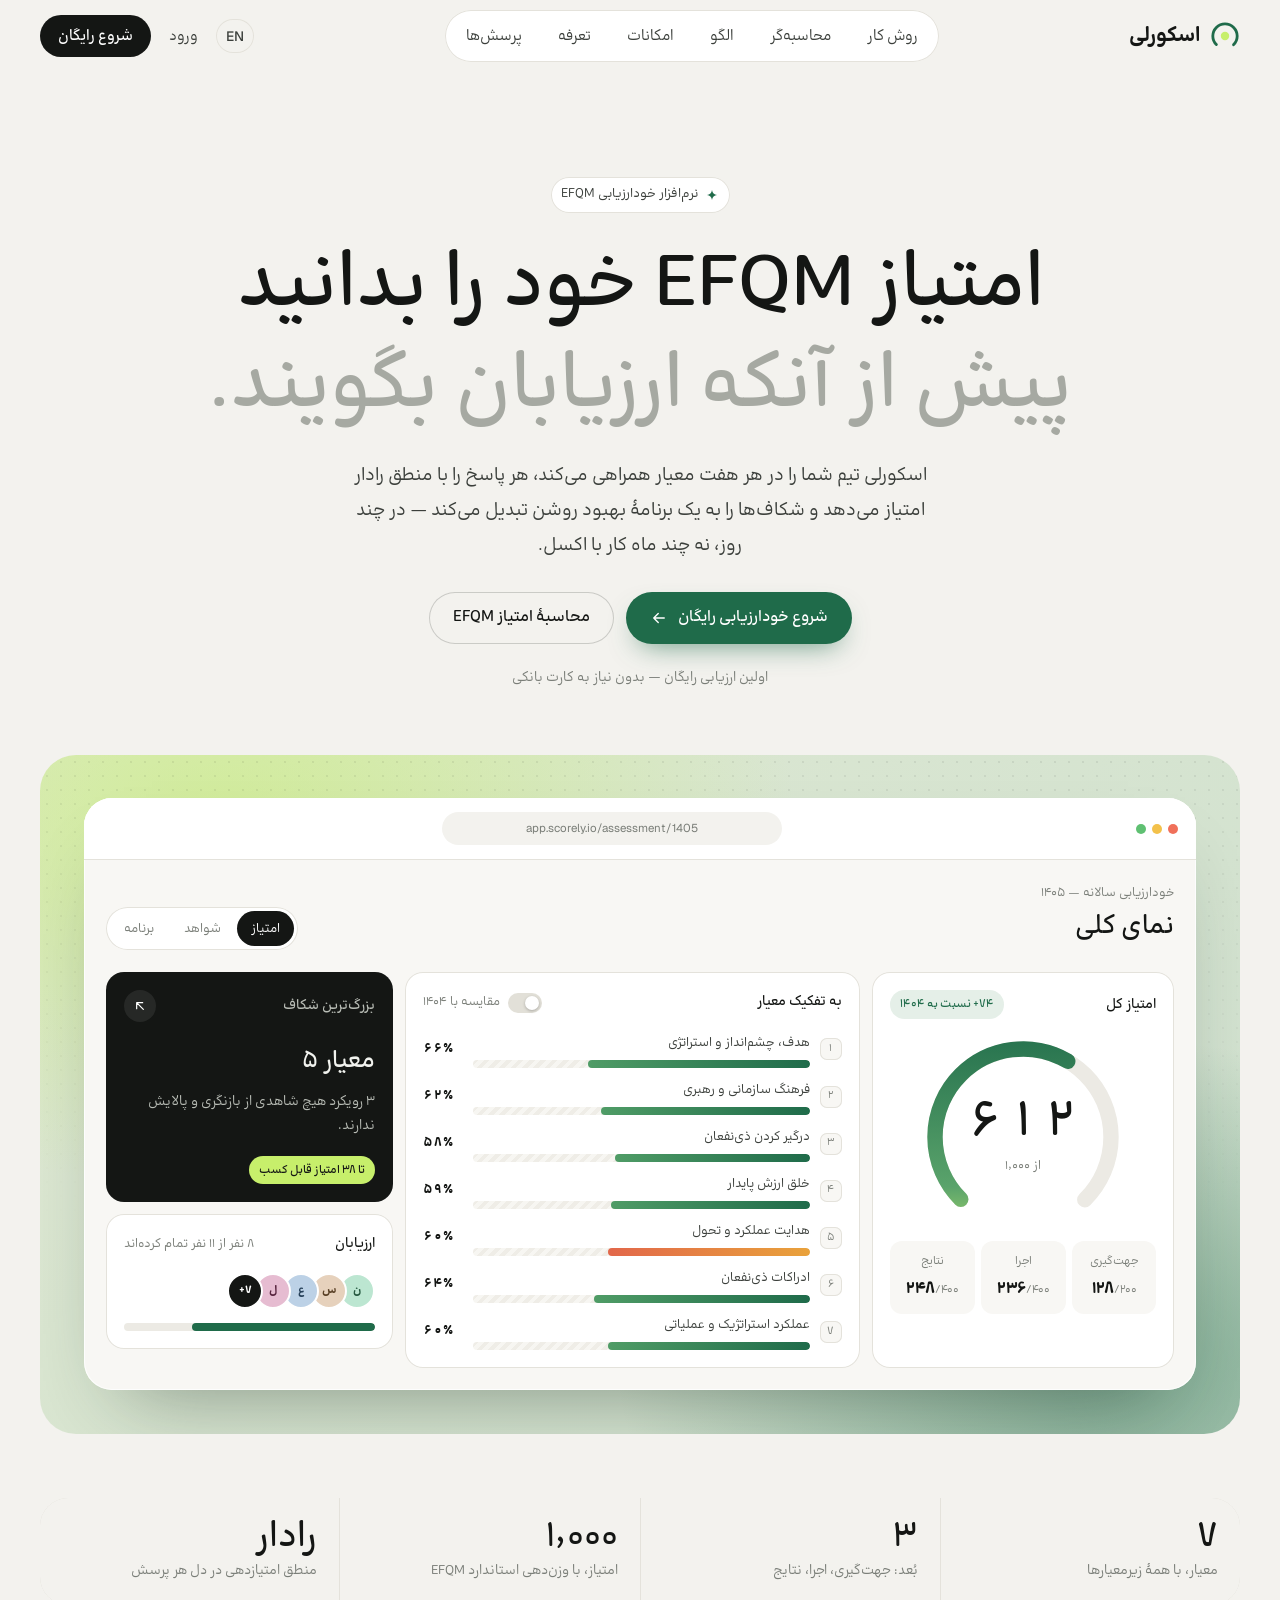
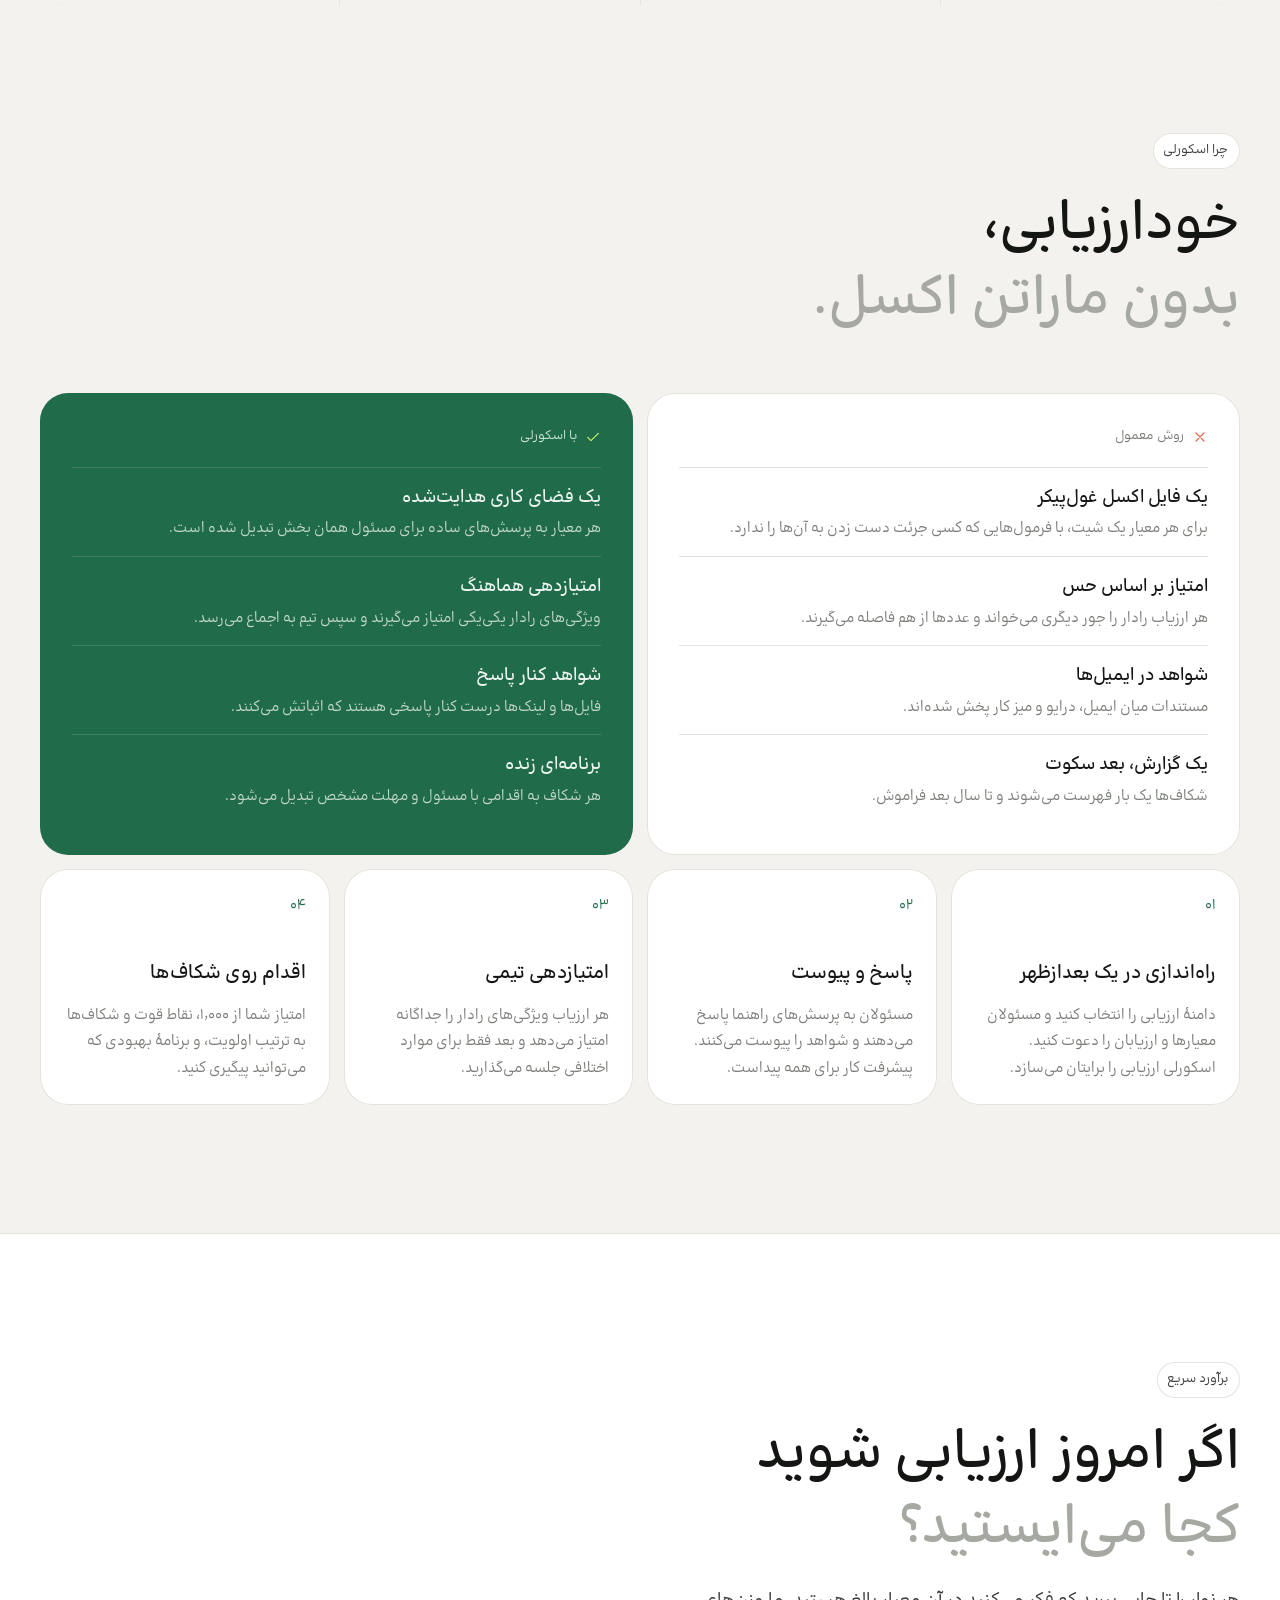
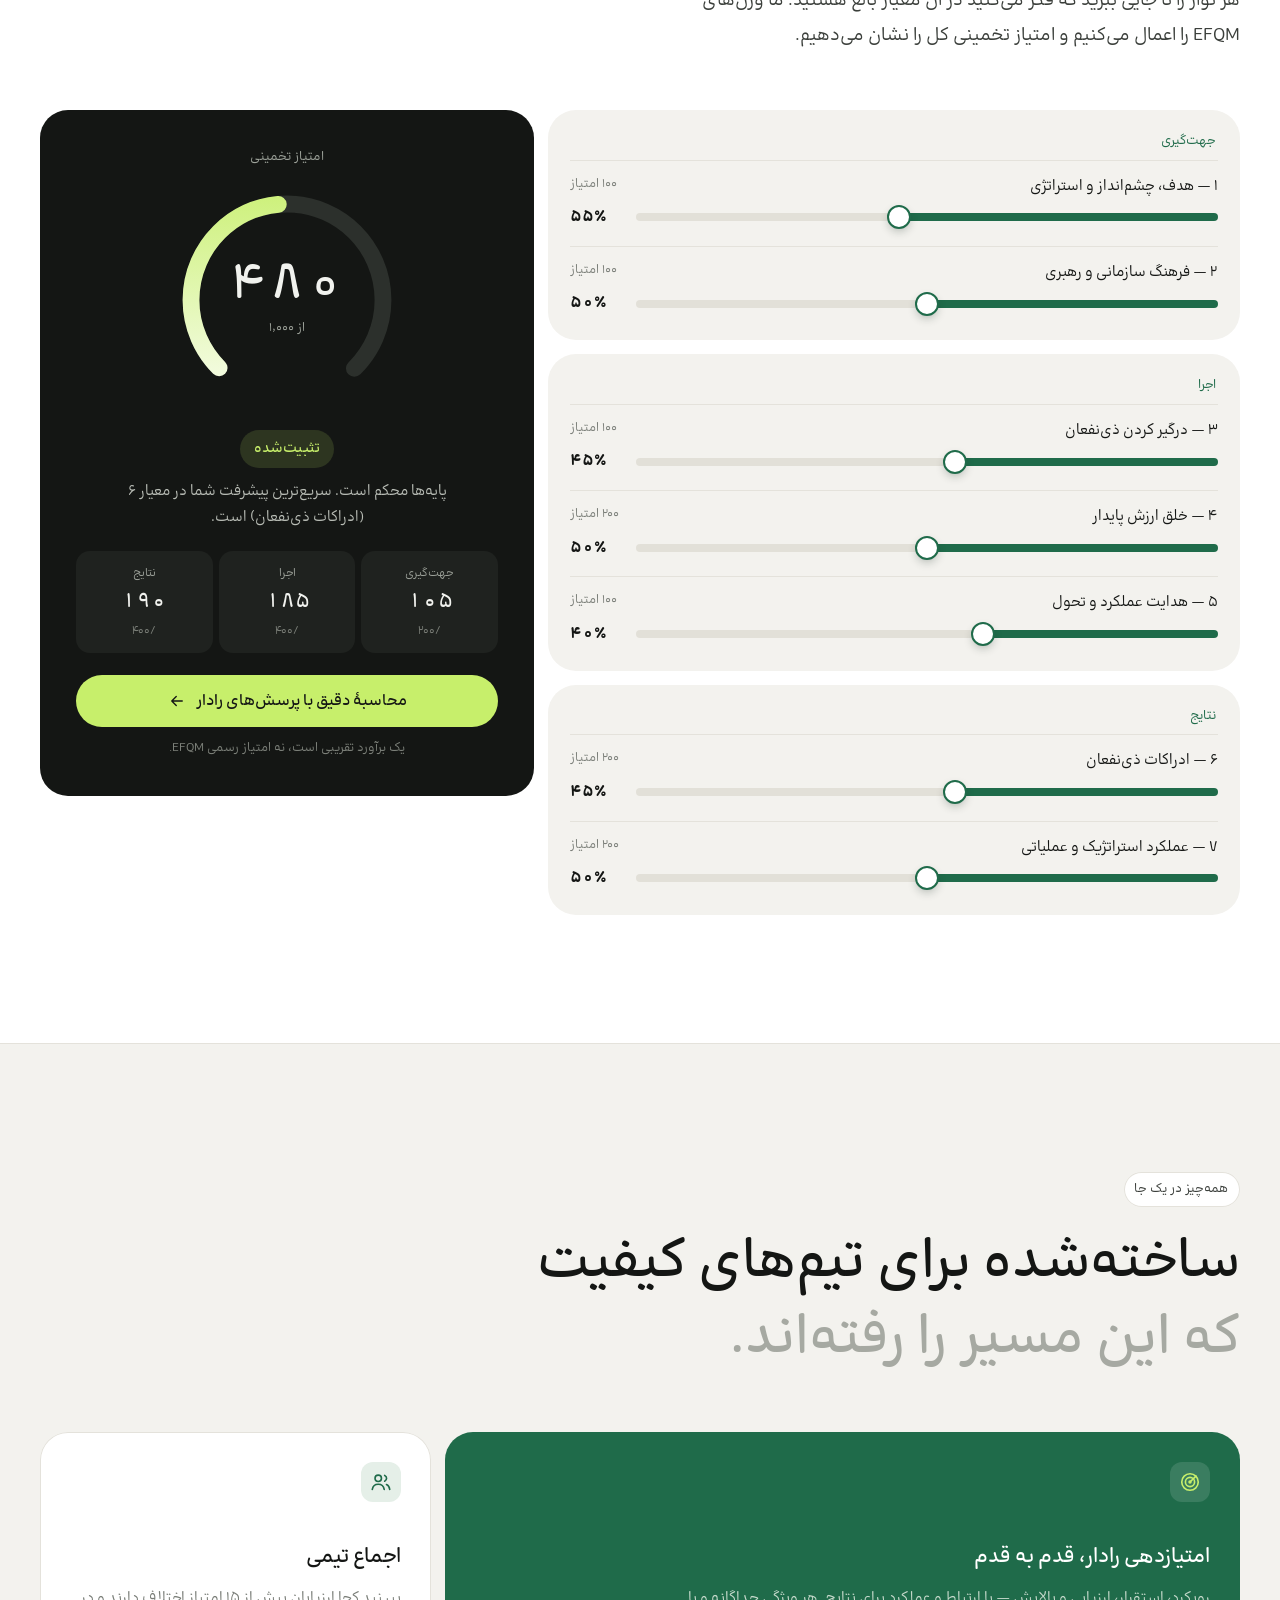
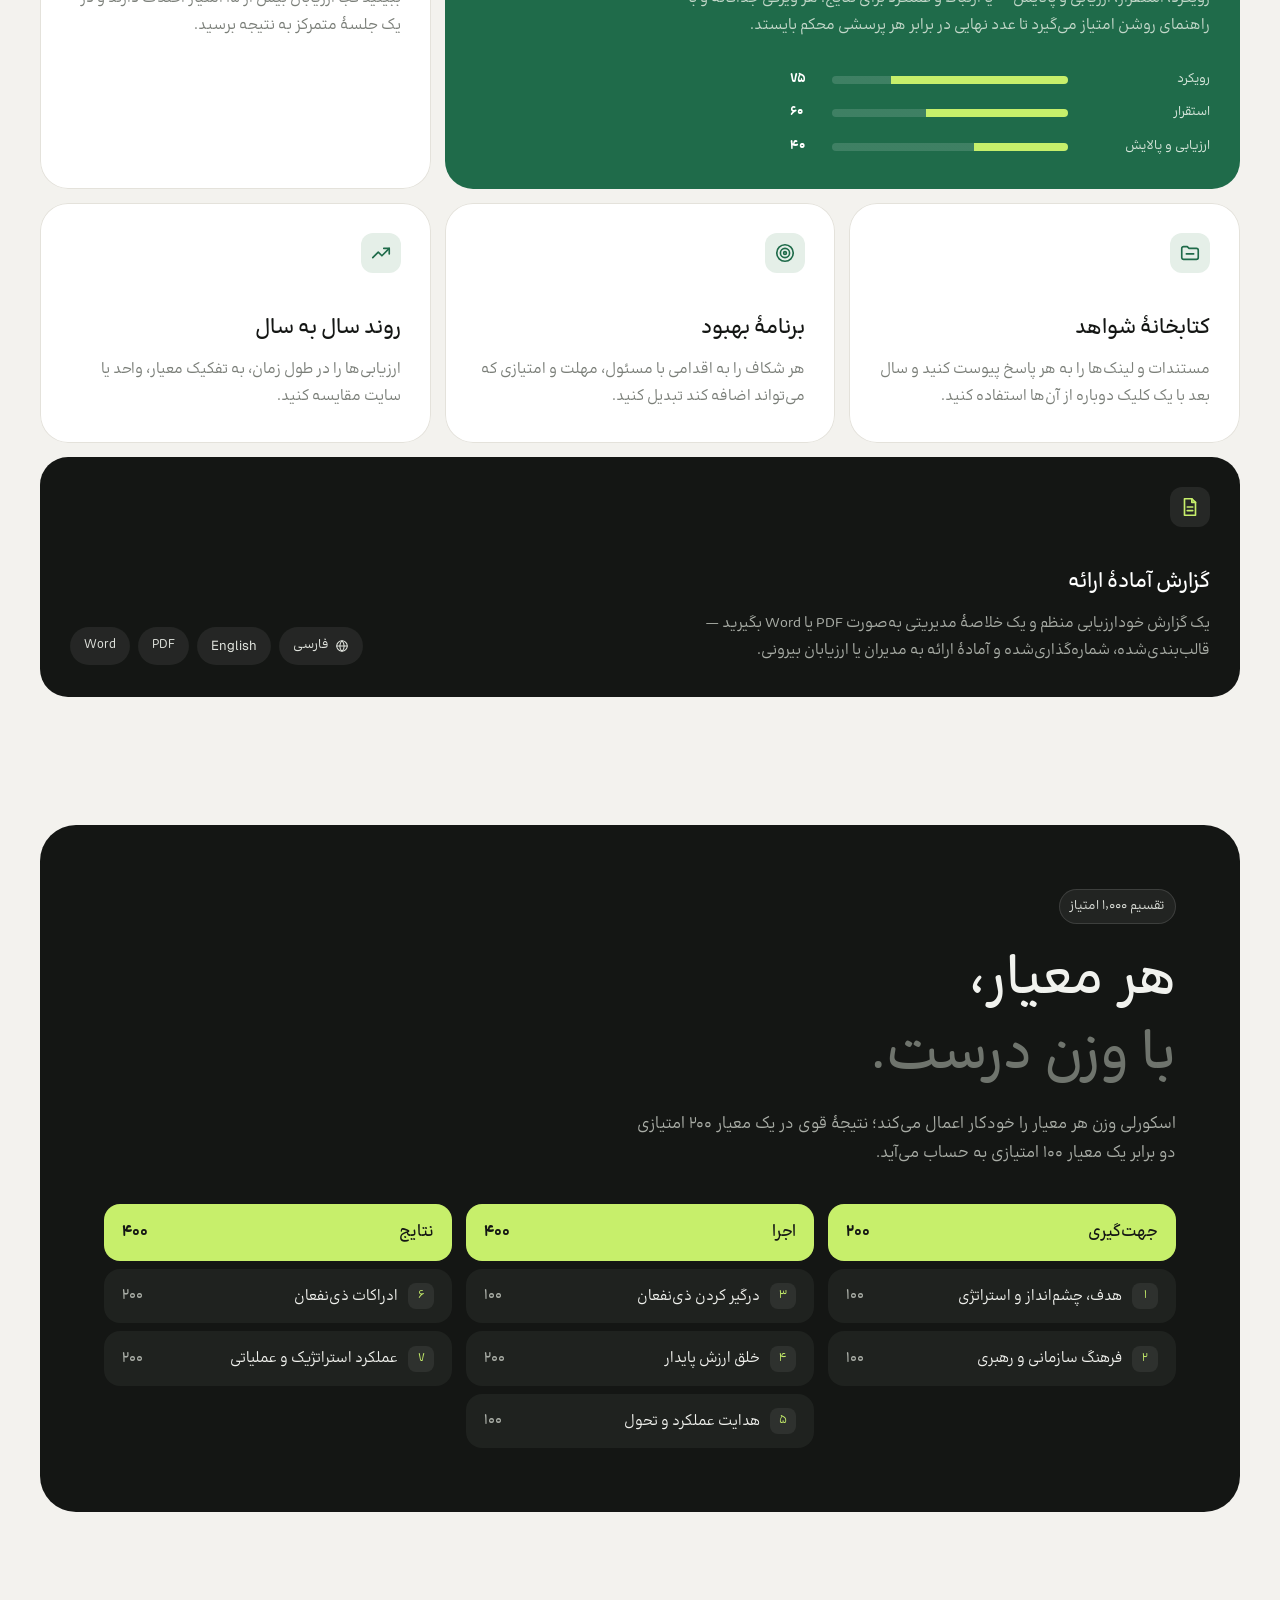
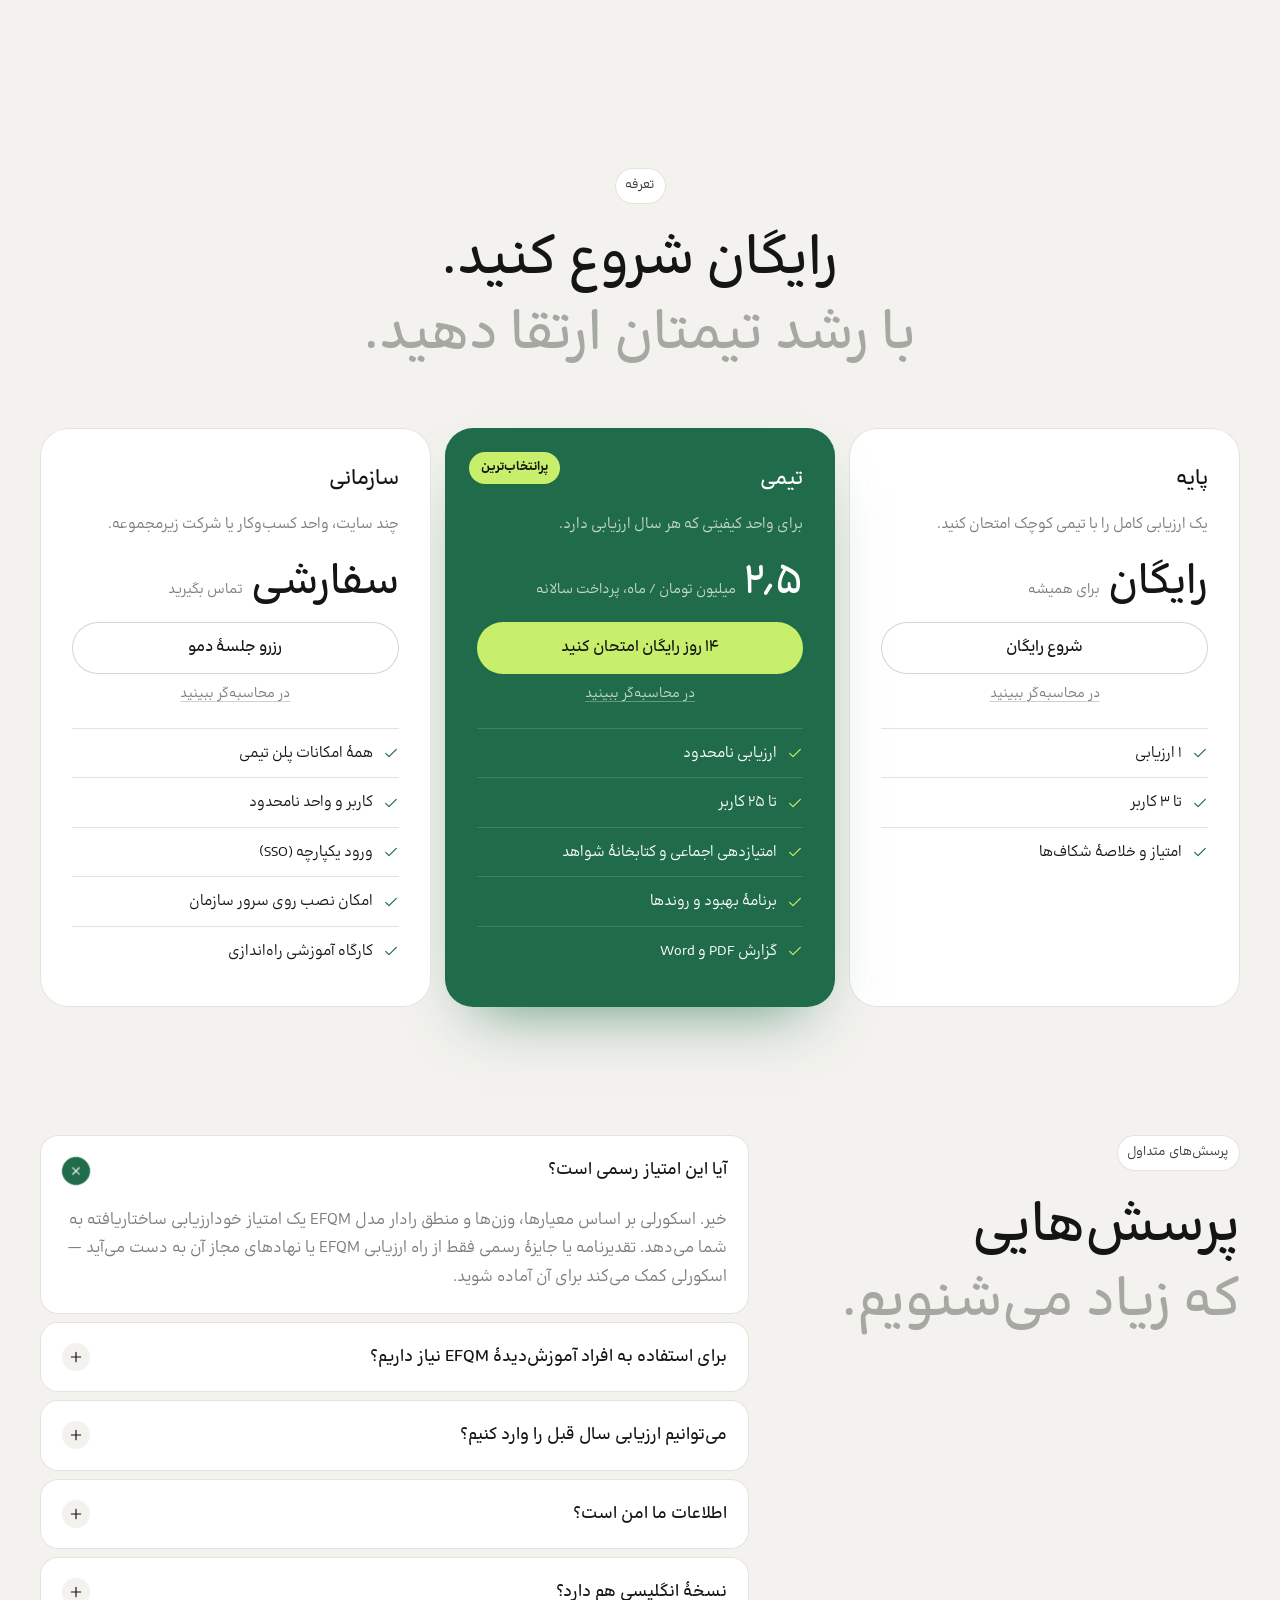
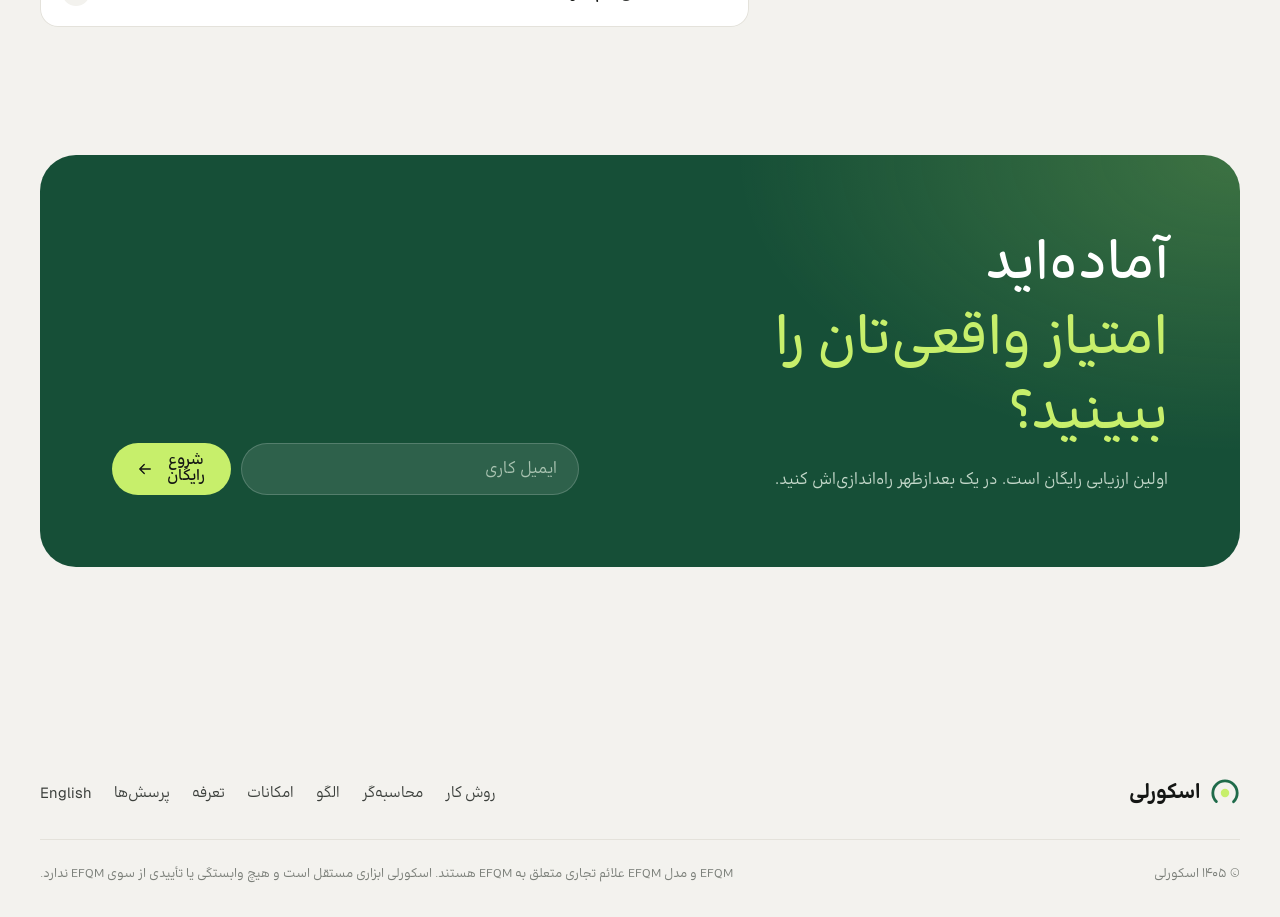
==== commit 2983a413: "Add the 1404 excellence model: data, scoring engine and reference page - js/models/imi-1404.js: the " ====
--- a/fa/index.html
+++ b/fa/index.html
@@ -40,6 +40,7 @@
       <nav class="nav" aria-label="منوی اصلی">
         <a href="#how">روش کار</a>
         <a href="calculator.html">محاسبه‌گر</a>
+        <a href="model.html">الگو</a>
         <a href="#features">امکانات</a>
         <a href="#pricing">تعرفه</a>
         <a href="#faq">پرسش‌ها</a>
@@ -472,7 +473,7 @@
         اسکورلی
       </a>
       <nav class="footer__nav" aria-label="منوی پایین">
-        <a href="#how">روش کار</a><a href="calculator.html">محاسبه‌گر</a><a href="#features">امکانات</a><a href="#pricing">تعرفه</a><a href="#faq">پرسش‌ها</a><a href="../index.html" lang="en" hreflang="en">English</a>
+        <a href="#how">روش کار</a><a href="calculator.html">محاسبه‌گر</a><a href="model.html">الگو</a><a href="#features">امکانات</a><a href="#pricing">تعرفه</a><a href="#faq">پرسش‌ها</a><a href="../index.html" lang="en" hreflang="en">English</a>
       </nav>
     </div>
     <div class="container footer__fine">
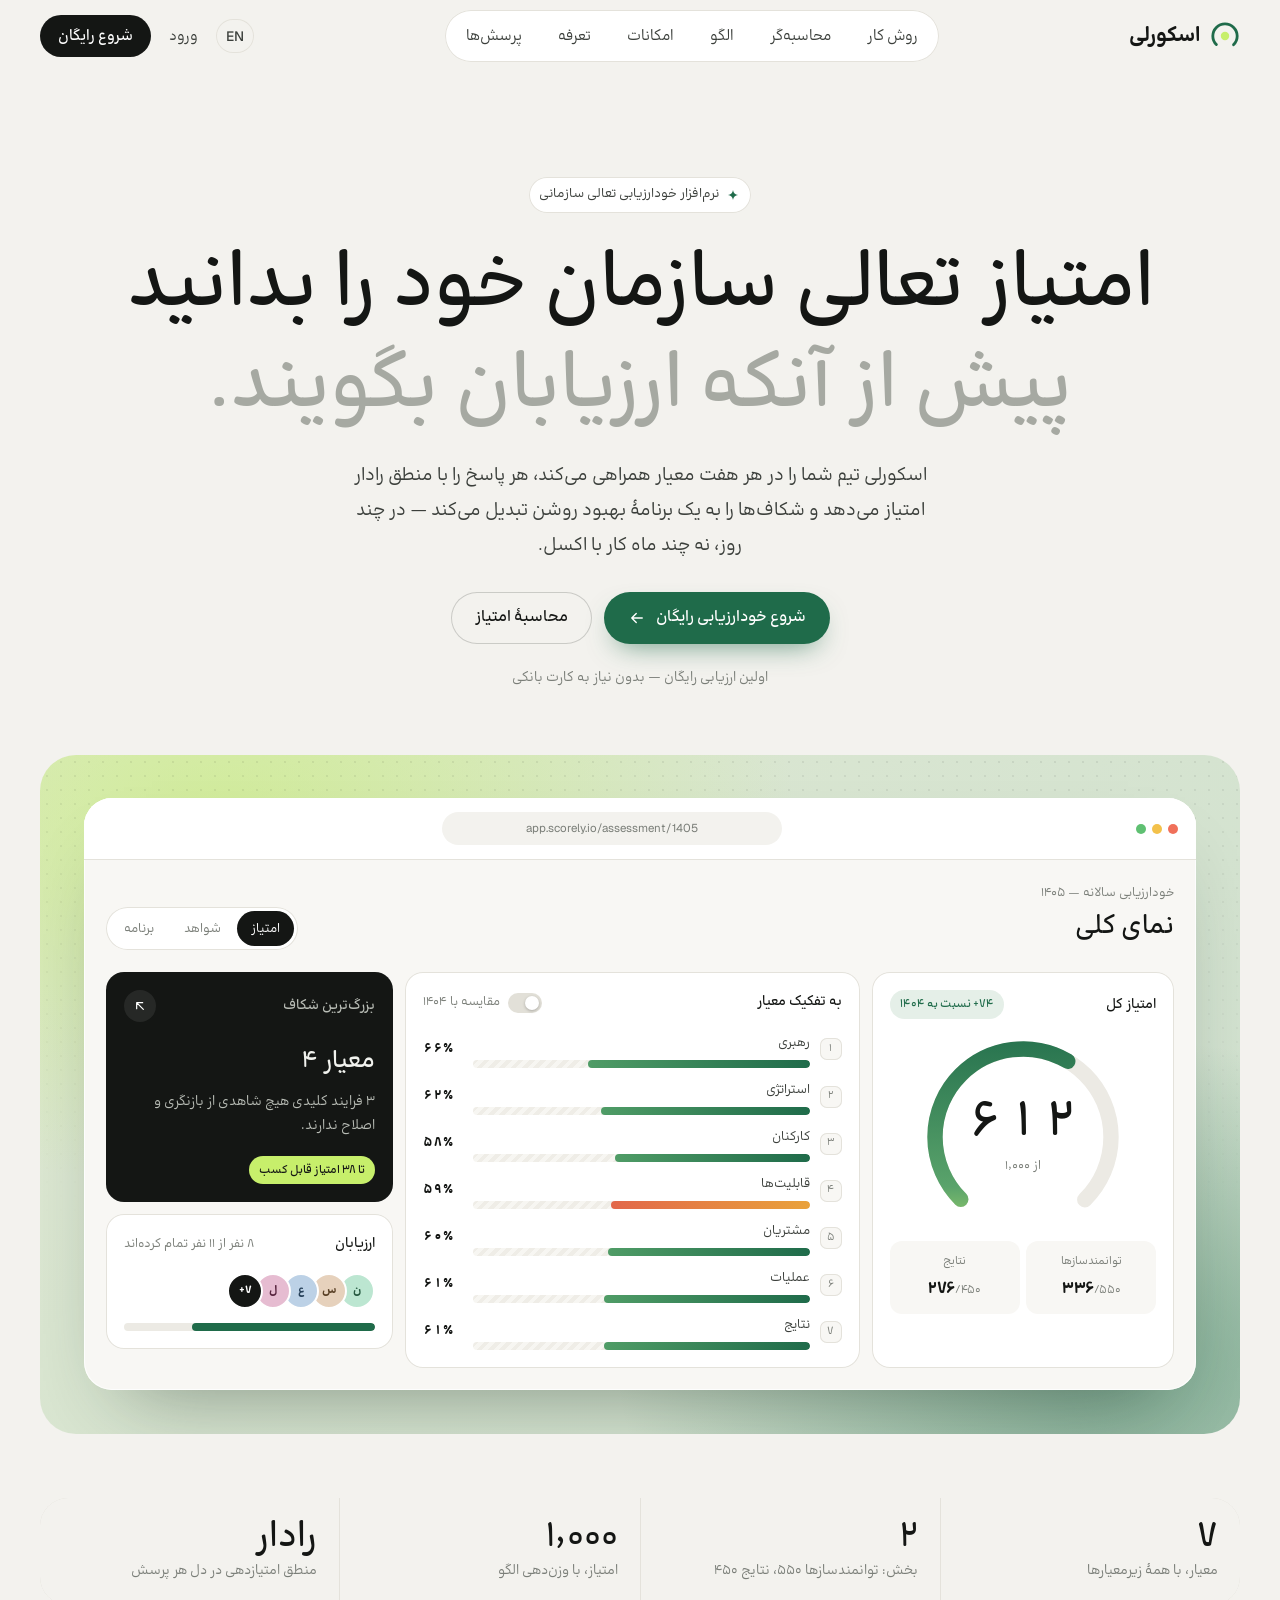
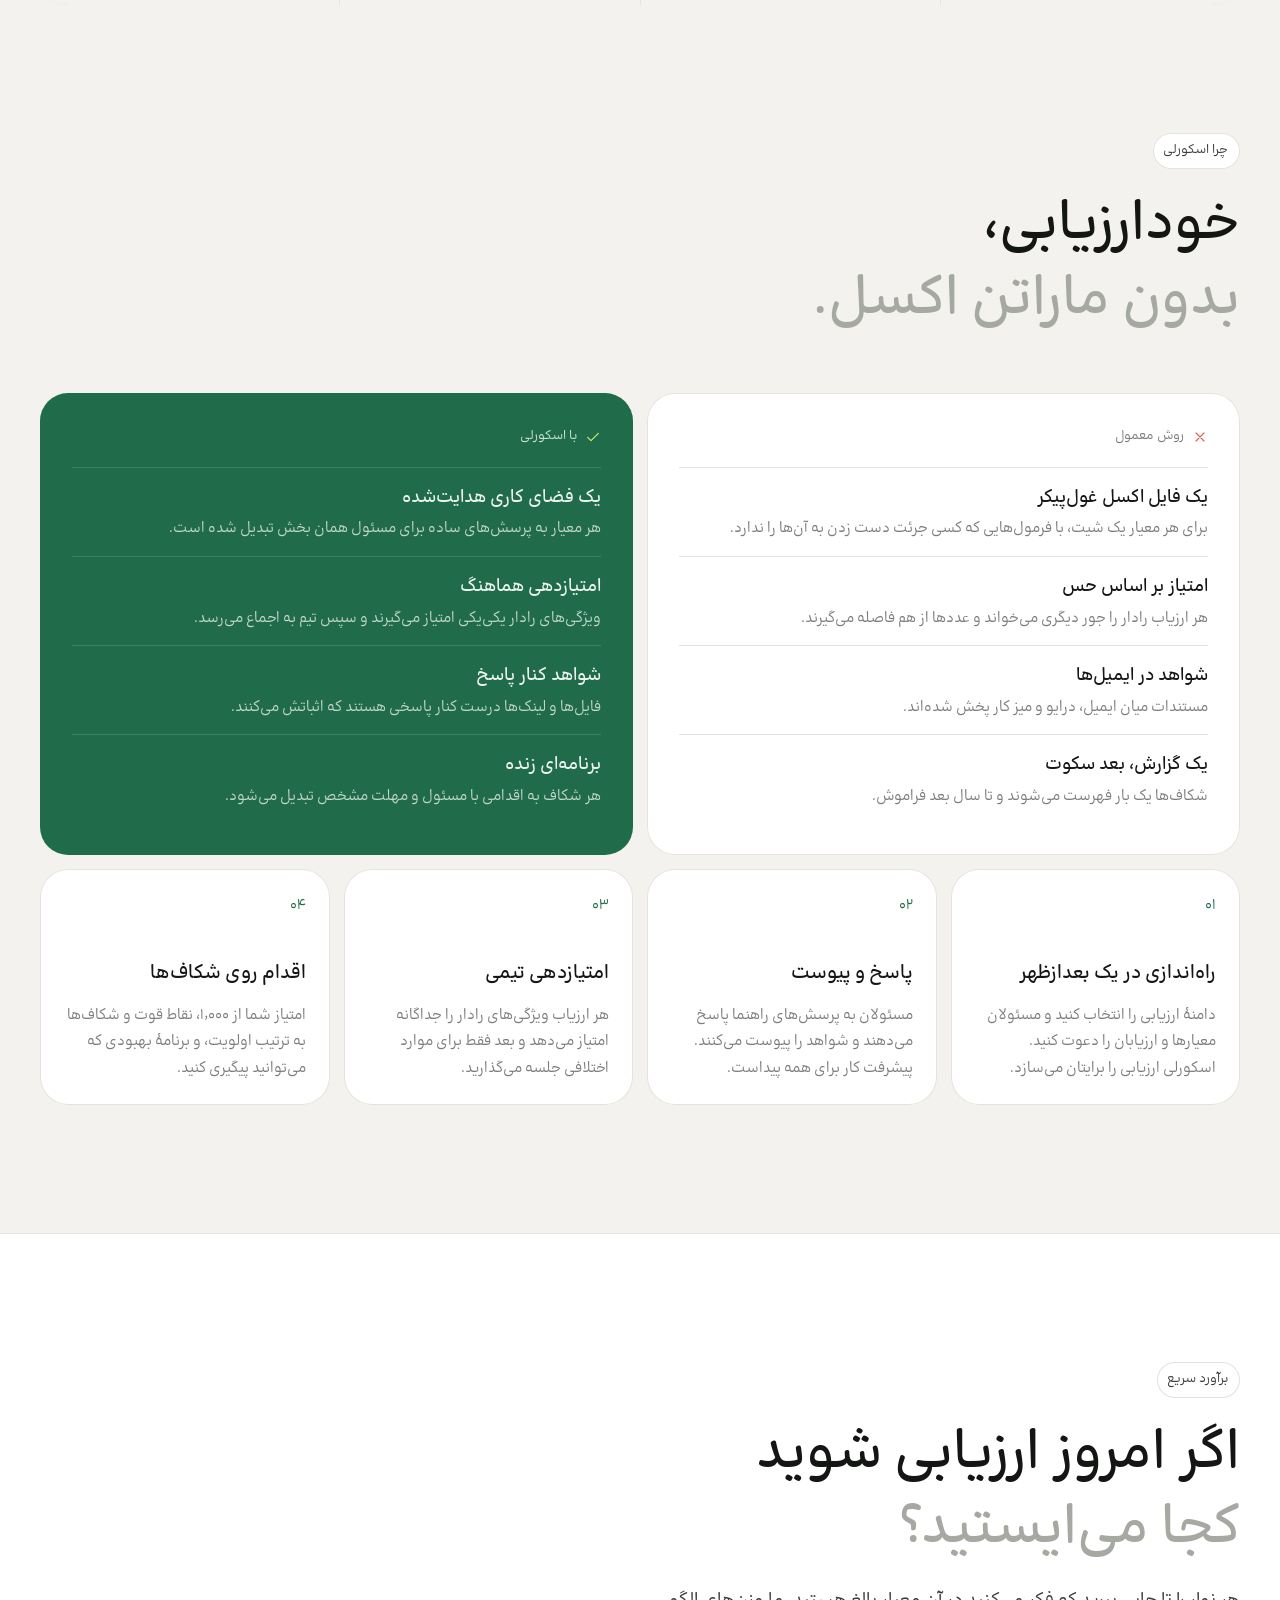
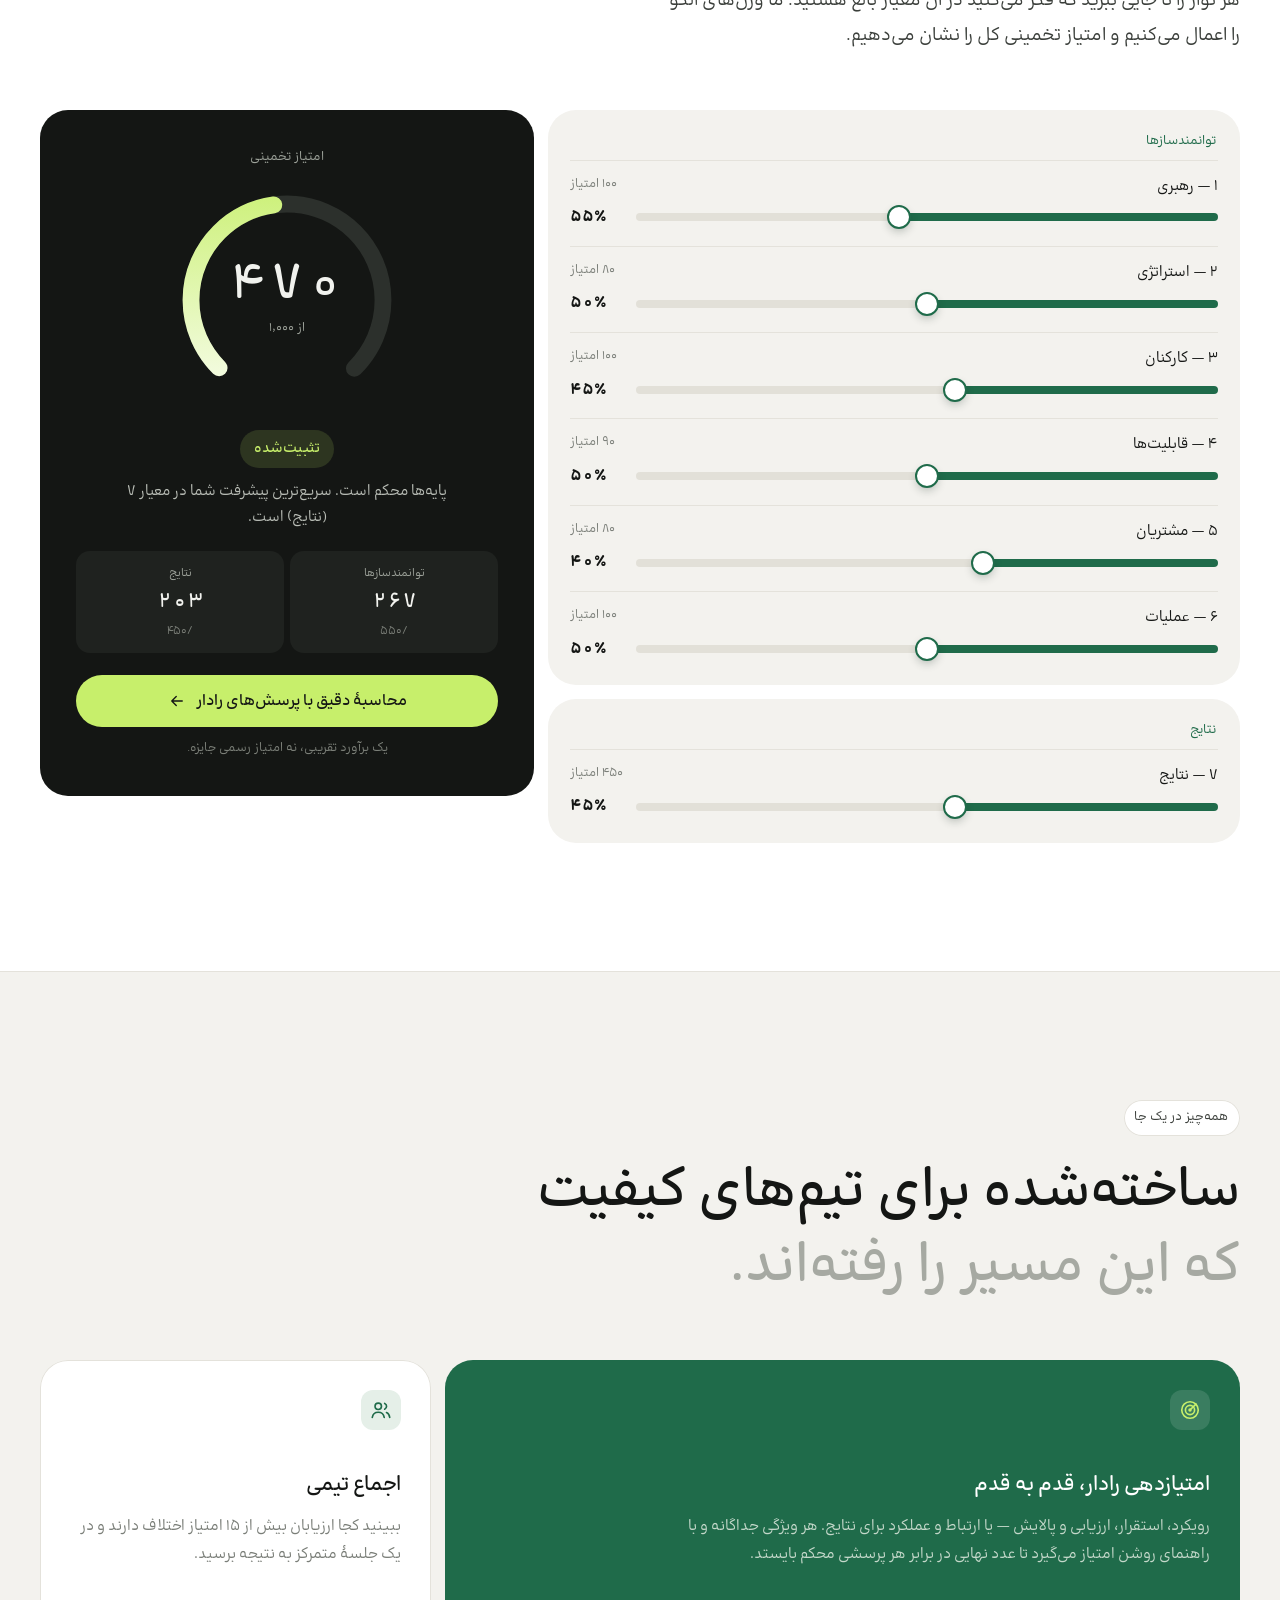
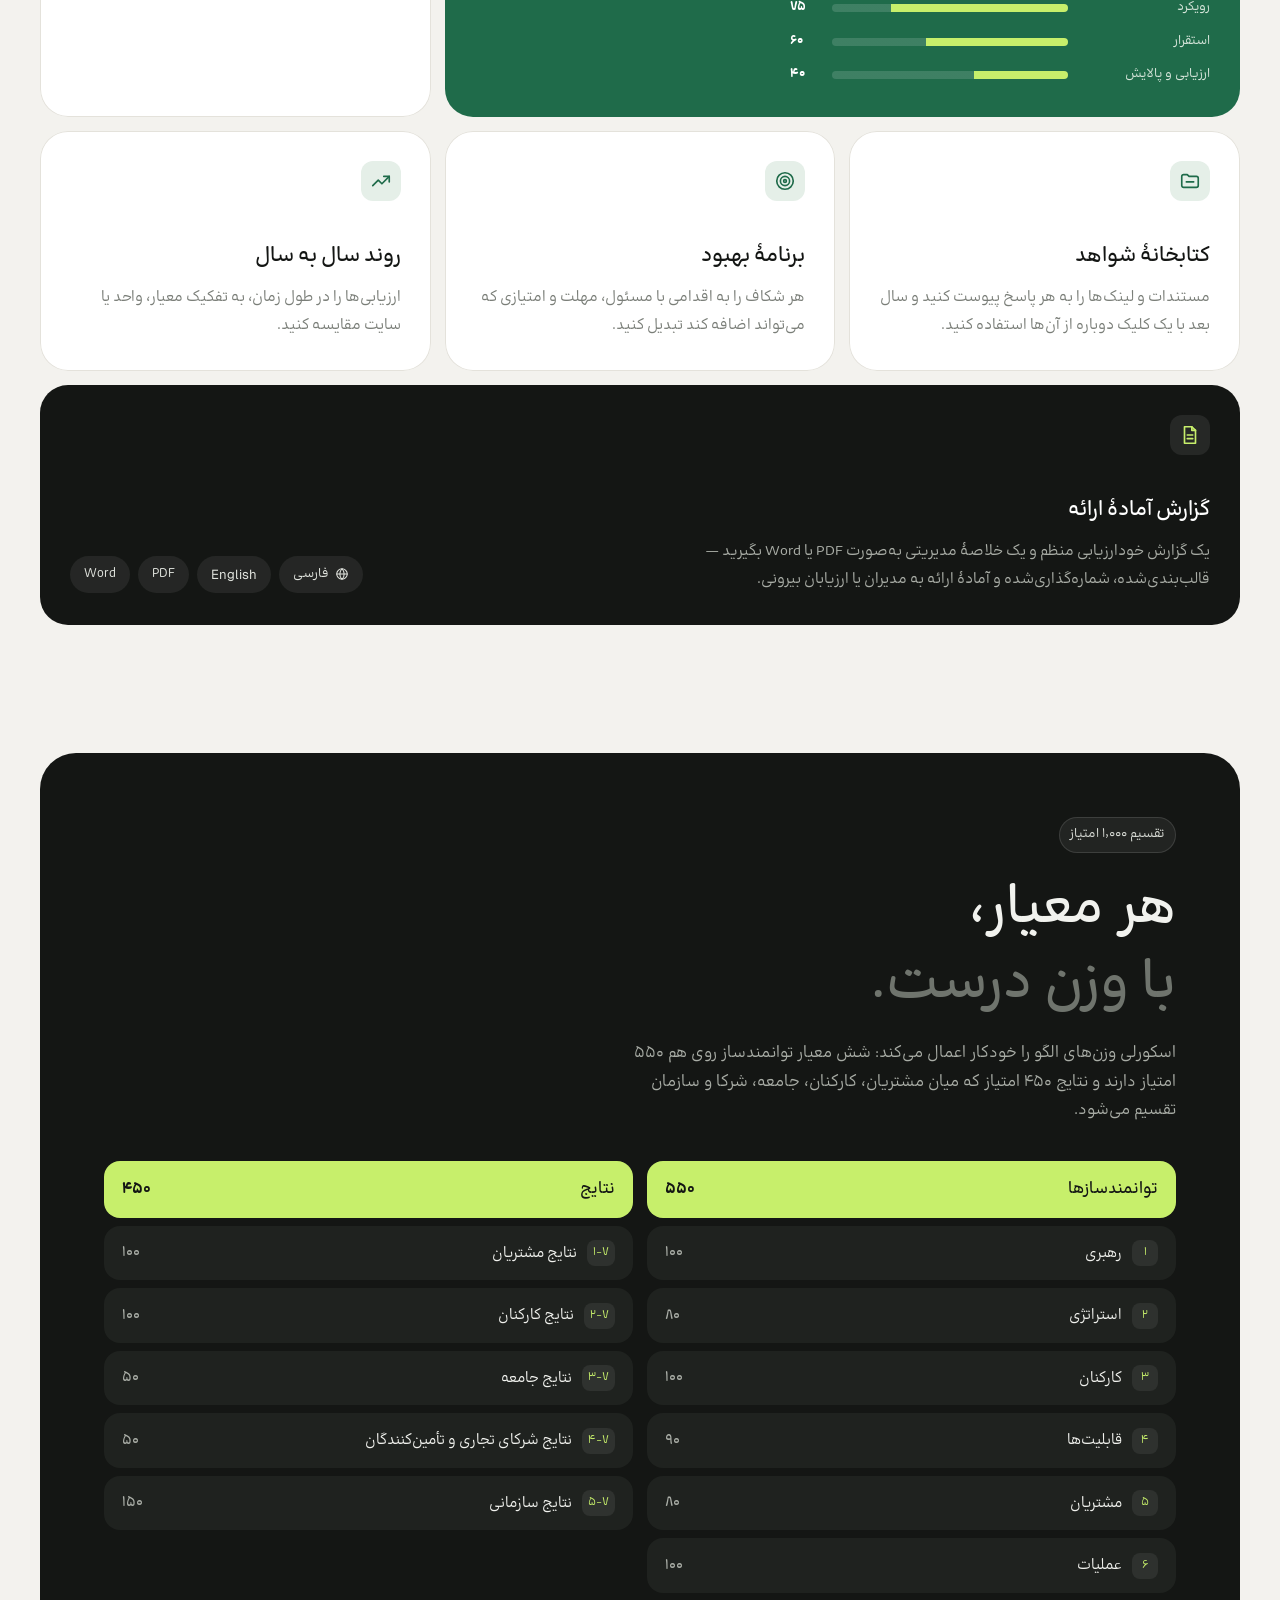
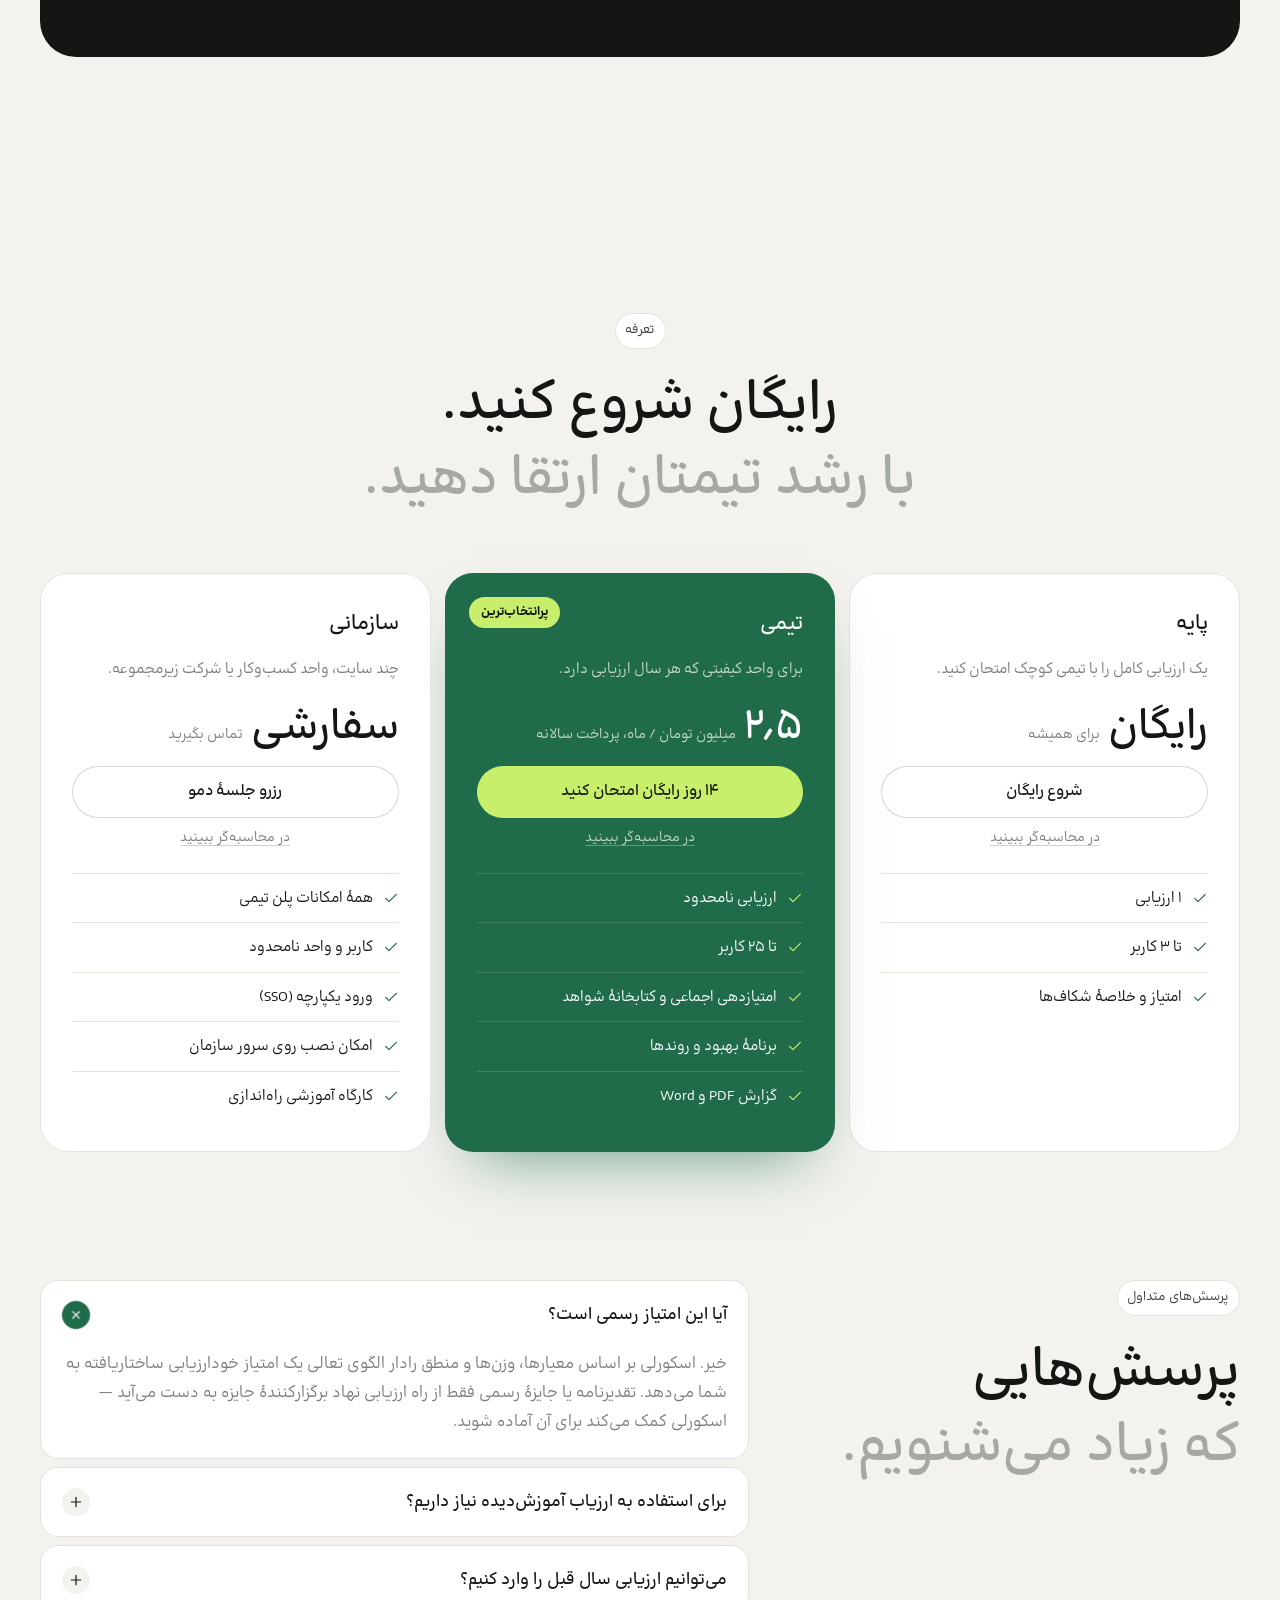
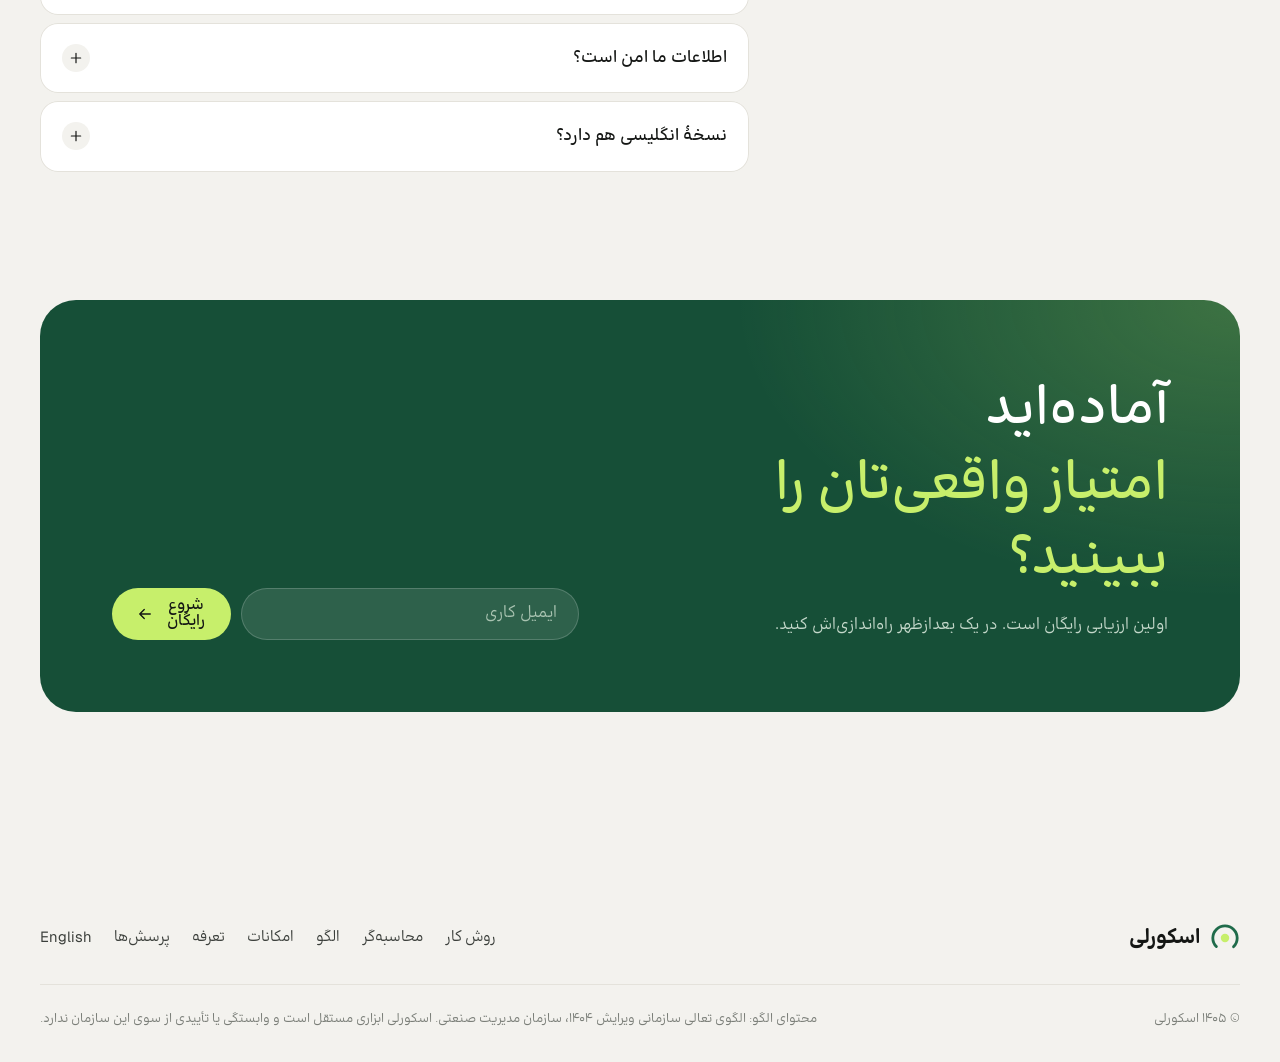
==== commit f723fd09: "Move the calculator and landing page to the 1404 model - Quick calculator: 28 questions (one per RAD" ====
--- a/fa/index.html
+++ b/fa/index.html
@@ -3,8 +3,8 @@
 <head>
   <meta charset="utf-8">
   <meta name="viewport" content="width=device-width, initial-scale=1">
-  <title>اسکورلی — خودارزیابی EFQM، امتیازدهی در چند روز</title>
-  <meta name="description" content="اسکورلی به شرکت‌ها کمک می‌کند خودارزیابی EFQM را با تیم خود انجام دهند، امتیازشان را از ۱٬۰۰۰ محاسبه کنند و شکاف‌ها را به برنامهٔ بهبود تبدیل کنند.">
+  <title>اسکورلی — خودارزیابی تعالی سازمانی، امتیازدهی در چند روز</title>
+  <meta name="description" content="اسکورلی به شرکت‌ها کمک می‌کند خودارزیابی تعالی سازمانی را با تیم خود انجام دهند، امتیازشان را از ۱٬۰۰۰ محاسبه کنند و شکاف‌ها را به برنامهٔ بهبود تبدیل کنند.">
   <link rel="preconnect" href="https://fonts.googleapis.com">
   <link rel="preconnect" href="https://fonts.gstatic.com" crossorigin>
   <link href="https://fonts.googleapis.com/css2?family=Geist:wght@300..700&family=Geist+Mono:wght@400;500&display=swap" rel="stylesheet">
@@ -57,12 +57,12 @@
     <!-- ===================== Hero ===================== -->
     <section class="hero">
       <div class="container hero__text">
-        <span class="eyebrow reveal"><svg class="i"><use href="#i-spark"/></svg>نرم‌افزار خودارزیابی EFQM</span>
-        <h1 class="h1 reveal">امتیاز EFQM خود را بدانید<br><span class="soft">پیش از آنکه ارزیابان بگویند.</span></h1>
+        <span class="eyebrow reveal"><svg class="i"><use href="#i-spark"/></svg>نرم‌افزار خودارزیابی تعالی سازمانی</span>
+        <h1 class="h1 reveal">امتیاز تعالی سازمان خود را بدانید<br><span class="soft">پیش از آنکه ارزیابان بگویند.</span></h1>
         <p class="lead reveal">اسکورلی تیم شما را در هر هفت معیار همراهی می‌کند، هر پاسخ را با منطق رادار امتیاز می‌دهد و شکاف‌ها را به یک برنامهٔ بهبود روشن تبدیل می‌کند — در چند روز، نه چند ماه کار با اکسل.</p>
         <div class="hero__actions reveal">
           <a class="btn btn--green" href="#start">شروع خودارزیابی رایگان <svg class="i"><use href="#i-arrow"/></svg></a>
-          <a class="btn btn--ghost" href="calculator.html">محاسبهٔ امتیاز EFQM</a>
+          <a class="btn btn--ghost" href="calculator.html">محاسبهٔ امتیاز</a>
         </div>
         <p class="hero__note reveal">اولین ارزیابی رایگان — بدون نیاز به کارت بانکی</p>
       </div>
@@ -97,30 +97,29 @@
                   <div class="gauge__num"><strong data-count="612">۶۱۲</strong><span>از ۱٬۰۰۰</span></div>
                 </div>
                 <ul class="dims">
-                  <li data-dim="0" tabindex="0" data-tip="معیارهای ۱ و ۲"><span>جهت‌گیری</span><b>۱۲۸<small>/۲۰۰</small></b></li>
-                  <li data-dim="1" tabindex="0" data-tip="معیارهای ۳ تا ۵"><span>اجرا</span><b>۲۳۶<small>/۴۰۰</small></b></li>
-                  <li data-dim="2" tabindex="0" data-tip="معیارهای ۶ و ۷"><span>نتایج</span><b>۲۴۸<small>/۴۰۰</small></b></li>
+                  <li data-dim="0" tabindex="0" data-tip="معیارهای ۱ تا ۶"><span>توانمندسازها</span><b>۳۳۶<small>/۵۵۰</small></b></li>
+                  <li data-dim="1" tabindex="0" data-tip="معیار ۷"><span>نتایج</span><b>۲۷۶<small>/۴۵۰</small></b></li>
                 </ul>
               </div>
 
               <div class="card card--criteria">
                 <div class="card__top"><span>به تفکیک معیار</span><label class="switch"><input type="checkbox" id="cmp-prev"><i aria-hidden="true"></i>مقایسه با ۱۴۰۴</label></div>
                 <ul class="bars">
-                  <li style="--v:66;--p:60" data-dim="0" tabindex="0" data-tip="معیار ۱: ۶۶ از ۱۰۰ امتیاز — ۶+ نسبت به ۱۴۰۴"><span class="bars__n">۱</span><span class="bars__l">هدف، چشم‌انداز و استراتژی</span><span class="bars__t"><i></i></span><b>۶۶٪<em>۶+</em></b></li>
-                  <li style="--v:62;--p:58" data-dim="0" tabindex="0" data-tip="معیار ۲: ۶۲ از ۱۰۰ امتیاز — ۴+ نسبت به ۱۴۰۴"><span class="bars__n">۲</span><span class="bars__l">فرهنگ سازمانی و رهبری</span><span class="bars__t"><i></i></span><b>۶۲٪<em>۴+</em></b></li>
-                  <li style="--v:58;--p:49" data-dim="1" tabindex="0" data-tip="معیار ۳: ۵۸ از ۱۰۰ امتیاز — ۹+ نسبت به ۱۴۰۴"><span class="bars__n">۳</span><span class="bars__l">درگیر کردن ذی‌نفعان</span><span class="bars__t"><i></i></span><b>۵۸٪<em>۹+</em></b></li>
-                  <li style="--v:59;--p:52" data-dim="1" tabindex="0" data-tip="معیار ۴: ۱۱۸ از ۲۰۰ امتیاز — ۱۴+ نسبت به ۱۴۰۴"><span class="bars__n">۴</span><span class="bars__l">خلق ارزش پایدار</span><span class="bars__t"><i></i></span><b>۵۹٪<em>۷+</em></b></li>
-                  <li class="is-low" style="--v:60;--p:57" data-dim="1" tabindex="0" data-tip="معیار ۵: ۶۰ از ۱۰۰ امتیاز — ۳+ نسبت به ۱۴۰۴"><span class="bars__n">۵</span><span class="bars__l">هدایت عملکرد و تحول</span><span class="bars__t"><i></i></span><b>۶۰٪<em>۳+</em></b></li>
-                  <li style="--v:64;--p:55" data-dim="2" tabindex="0" data-tip="معیار ۶: ۱۲۸ از ۲۰۰ امتیاز — ۱۸+ نسبت به ۱۴۰۴"><span class="bars__n">۶</span><span class="bars__l">ادراکات ذی‌نفعان</span><span class="bars__t"><i></i></span><b>۶۴٪<em>۹+</em></b></li>
-                  <li style="--v:60;--p:50" data-dim="2" tabindex="0" data-tip="معیار ۷: ۱۲۰ از ۲۰۰ امتیاز — ۲۰+ نسبت به ۱۴۰۴"><span class="bars__n">۷</span><span class="bars__l">عملکرد استراتژیک و عملیاتی</span><span class="bars__t"><i></i></span><b>۶۰٪<em>۱۰+</em></b></li>
+                  <li style="--v:66;--p:60" data-dim="0" tabindex="0" data-tip="معیار ۱: ۶۶ از ۱۰۰ امتیاز — ۶+ نسبت به ۱۴۰۴"><span class="bars__n">۱</span><span class="bars__l">رهبری</span><span class="bars__t"><i></i></span><b>۶۶٪<em>۶+</em></b></li>
+                  <li style="--v:62;--p:57" data-dim="0" tabindex="0" data-tip="معیار ۲: ۵۰ از ۸۰ امتیاز — ۴+ نسبت به ۱۴۰۴"><span class="bars__n">۲</span><span class="bars__l">استراتژی</span><span class="bars__t"><i></i></span><b>۶۲٪<em>۵+</em></b></li>
+                  <li style="--v:58;--p:49" data-dim="0" tabindex="0" data-tip="معیار ۳: ۵۸ از ۱۰۰ امتیاز — ۹+ نسبت به ۱۴۰۴"><span class="bars__n">۳</span><span class="bars__l">کارکنان</span><span class="bars__t"><i></i></span><b>۵۸٪<em>۹+</em></b></li>
+                  <li class="is-low" style="--v:59;--p:51" data-dim="0" tabindex="0" data-tip="معیار ۴: ۵۳ از ۹۰ امتیاز — ۷+ نسبت به ۱۴۰۴"><span class="bars__n">۴</span><span class="bars__l">قابلیت‌ها</span><span class="bars__t"><i></i></span><b>۵۹٪<em>۸+</em></b></li>
+                  <li style="--v:60;--p:56" data-dim="0" tabindex="0" data-tip="معیار ۵: ۴۸ از ۸۰ امتیاز — ۳+ نسبت به ۱۴۰۴"><span class="bars__n">۵</span><span class="bars__l">مشتریان</span><span class="bars__t"><i></i></span><b>۶۰٪<em>۴+</em></b></li>
+                  <li style="--v:61;--p:52" data-dim="0" tabindex="0" data-tip="معیار ۶: ۶۱ از ۱۰۰ امتیاز — ۹+ نسبت به ۱۴۰۴"><span class="bars__n">۶</span><span class="bars__l">عملیات</span><span class="bars__t"><i></i></span><b>۶۱٪<em>۹+</em></b></li>
+                  <li style="--v:61;--p:53" data-dim="1" tabindex="0" data-tip="معیار ۷: ۲۷۶ از ۴۵۰ امتیاز — ۳۶+ نسبت به ۱۴۰۴"><span class="bars__n">۷</span><span class="bars__l">نتایج</span><span class="bars__t"><i></i></span><b>۶۱٪<em>۸+</em></b></li>
                 </ul>
               </div>
 
               <div class="app__side">
                 <div class="card card--dark">
-                  <div class="card__top"><span>بزرگ‌ترین شکاف</span><button type="button" class="gap__go" data-goto="plan" data-focus="act-1" aria-label="باز کردن برنامهٔ معیار ۵" data-tip="باز کردن برنامهٔ معیار ۵"><svg class="i"><use href="#i-arrow-ur"/></svg></button></div>
-                  <p class="gap__title">معیار ۵</p>
-                  <p class="gap__text">۳ رویکرد هیچ شاهدی از بازنگری و پالایش ندارند.</p>
+                  <div class="card__top"><span>بزرگ‌ترین شکاف</span><button type="button" class="gap__go" data-goto="plan" data-focus="act-1" aria-label="باز کردن برنامهٔ معیار ۴" data-tip="باز کردن برنامهٔ معیار ۴"><svg class="i"><use href="#i-arrow-ur"/></svg></button></div>
+                  <p class="gap__title">معیار ۴</p>
+                  <p class="gap__text">۳ فرایند کلیدی هیچ شاهدی از بازنگری و اصلاح ندارند.</p>
                   <span class="chip chip--lime">تا ۳۸ امتیاز قابل کسب</span>
                 </div>
                 <div class="card">
@@ -141,12 +140,12 @@
                     <div class="filters"><button type="button" data-filter="all" aria-pressed="true">همه <span>۷</span></button><button type="button" data-filter="review" aria-pressed="false">در حال بررسی <span>۲</span></button><button type="button" data-filter="missing" aria-pressed="false">ناقص <span>۱</span></button></div>
                   </div>
                   <ul class="ev__list">
-                    <li data-status="ok"><span class="bars__n">۱</span><span class="ev__name">سند استراتژی ۱۴۰۵ تا ۱۴۰۷<small>PDF، نرگس رضایی</small></span><span class="st st--ok">تأییدشده</span></li>
-                    <li data-status="ok"><span class="bars__n">۲</span><span class="ev__name">نتایج نظرسنجی رهبری<small>اکسل، سارا کاظمی</small></span><span class="st st--ok">تأییدشده</span></li>
-                    <li data-status="review"><span class="bars__n">۳</span><span class="ev__name">نقشهٔ ذی‌نفعان<small>PDF، علی مرادی</small></span><span class="st st--review">در حال بررسی</span></li>
-                    <li data-status="ok"><span class="bars__n">۴</span><span class="ev__name">فرایند طراحی خدمت<small>ورد، سارا کاظمی</small></span><span class="st st--ok">تأییدشده</span></li>
-                    <li data-status="missing"><span class="bars__n">۵</span><span class="ev__name">گزارش بازنگری فرایندها<small>بارگذاری نشده، لیلا بهرامی</small></span><span class="st st--missing">ناقص</span></li>
-                    <li data-status="review"><span class="bars__n">۶</span><span class="ev__name">نظرسنجی مشتریان ۱۴۰۵<small>اکسل، علی مرادی</small></span><span class="st st--review">در حال بررسی</span></li>
+                    <li data-status="ok"><span class="bars__n">۱</span><span class="ev__name">نتایج نظرسنجی رهبری<small>اکسل، سارا کاظمی</small></span><span class="st st--ok">تأییدشده</span></li>
+                    <li data-status="ok"><span class="bars__n">۲</span><span class="ev__name">سند استراتژی ۱۴۰۵ تا ۱۴۰۷<small>PDF، نرگس رضایی</small></span><span class="st st--ok">تأییدشده</span></li>
+                    <li data-status="ok"><span class="bars__n">۳</span><span class="ev__name">چارچوب شایستگی‌ها<small>ورد، سارا کاظمی</small></span><span class="st st--ok">تأییدشده</span></li>
+                    <li data-status="missing"><span class="bars__n">۴</span><span class="ev__name">گزارش بازنگری فرایندها<small>بارگذاری نشده، لیلا بهرامی</small></span><span class="st st--missing">ناقص</span></li>
+                    <li data-status="review"><span class="bars__n">۵</span><span class="ev__name">نظرسنجی مشتریان ۱۴۰۵<small>اکسل، علی مرادی</small></span><span class="st st--review">در حال بررسی</span></li>
+                    <li data-status="review"><span class="bars__n">۶</span><span class="ev__name">ارزیابی تأمین‌کنندگان<small>PDF، علی مرادی</small></span><span class="st st--review">در حال بررسی</span></li>
                     <li data-status="ok"><span class="bars__n">۷</span><span class="ev__name">داشبورد شاخص‌های فصل سوم<small>لینک، نرگس رضایی</small></span><span class="st st--ok">تأییدشده</span></li>
                   </ul>
                 </div>
@@ -165,12 +164,12 @@
                     </div>
                   </div>
                   <ul class="acts">
-                    <li id="act-1"><label class="act"><input type="checkbox" data-pts="18"><span class="act__box" aria-hidden="true"></span><span class="act__t">افزودن بازنگری فصلی به ۳ فرایند کلیدی<small>معیار ۵، سارا ک.، ۲۹ آذر</small></span><b>۱۸+</b></label></li>
-                    <li id="act-2"><label class="act"><input type="checkbox" data-pts="20"><span class="act__box" aria-hidden="true"></span><span class="act__t">الگوبرداری شاخص‌های تحویل از ۲ رقیب<small>معیار ۵، لیلا ب.، ۲۵ دی</small></span><b>۲۰+</b></label></li>
-                    <li id="act-3"><label class="act"><input type="checkbox" data-pts="12"><span class="act__box" aria-hidden="true"></span><span class="act__t">اجرای نظرسنجی مشارکت تأمین‌کنندگان<small>معیار ۳، علی م.، ۱۰ بهمن</small></span><b>۱۲+</b></label></li>
+                    <li id="act-1"><label class="act"><input type="checkbox" data-pts="18"><span class="act__box" aria-hidden="true"></span><span class="act__t">افزودن بازنگری فصلی به ۳ فرایند کلیدی<small>معیار ۴، سارا ک.، ۲۹ آذر</small></span><b>۱۸+</b></label></li>
+                    <li id="act-2"><label class="act"><input type="checkbox" data-pts="20"><span class="act__box" aria-hidden="true"></span><span class="act__t">الگوبرداری شاخص‌های فرایندی از ۲ سازمان همتا<small>معیار ۴، لیلا ب.، ۲۵ دی</small></span><b>۲۰+</b></label></li>
+                    <li id="act-3"><label class="act"><input type="checkbox" data-pts="12"><span class="act__box" aria-hidden="true"></span><span class="act__t">اجرای نظرسنجی مشارکت تأمین‌کنندگان<small>معیار ۶، علی م.، ۱۰ بهمن</small></span><b>۱۲+</b></label></li>
                     <li id="act-4"><label class="act"><input type="checkbox" data-pts="16"><span class="act__box" aria-hidden="true"></span><span class="act__t">تعیین هدف سه‌ساله برای شاخص‌های عملیاتی<small>معیار ۷، نرگس ر.، ۲۱ بهمن</small></span><b>۱۶+</b></label></li>
-                    <li id="act-5"><label class="act"><input type="checkbox" data-pts="10"><span class="act__box" aria-hidden="true"></span><span class="act__t">مستندسازی فرایند طراحی خدمت<small>معیار ۴، سارا ک.، ۹ اسفند</small></span><b>۱۰+</b></label></li>
-                    <li id="act-6"><label class="act"><input type="checkbox" data-pts="10"><span class="act__box" aria-hidden="true"></span><span class="act__t">تفکیک نظرسنجی مشتری بر اساس منطقه<small>معیار ۶، علی م.، ۱۴ اسفند</small></span><b>۱۰+</b></label></li>
+                    <li id="act-5"><label class="act"><input type="checkbox" data-pts="10"><span class="act__box" aria-hidden="true"></span><span class="act__t">مستندسازی فرایند طراحی خدمت<small>معیار ۶، سارا ک.، ۹ اسفند</small></span><b>۱۰+</b></label></li>
+                    <li id="act-6"><label class="act"><input type="checkbox" data-pts="10"><span class="act__box" aria-hidden="true"></span><span class="act__t">تفکیک نظرسنجی مشتری بر اساس منطقه<small>معیار ۷، علی م.، ۱۴ اسفند</small></span><b>۱۰+</b></label></li>
                   </ul>
                 </div>
               </div>
@@ -184,8 +183,8 @@
     <section class="strip" aria-label="آنچه اسکورلی پوشش می‌دهد">
       <div class="container strip__row">
         <div><strong>۷</strong><span>معیار، با همهٔ زیرمعیارها</span></div>
-        <div><strong>۳</strong><span>بُعد: جهت‌گیری، اجرا، نتایج</span></div>
-        <div><strong>۱٬۰۰۰</strong><span>امتیاز، با وزن‌دهی استاندارد EFQM</span></div>
+        <div><strong>۲</strong><span>بخش: توانمندسازها ۵۵۰، نتایج ۴۵۰</span></div>
+        <div><strong>۱٬۰۰۰</strong><span>امتیاز، با وزن‌دهی الگو</span></div>
         <div><strong>رادار</strong><span>منطق امتیازدهی در دل هر پرسش</span></div>
       </div>
     </section>
@@ -234,48 +233,44 @@
         <div class="head reveal">
           <span class="eyebrow">برآورد سریع</span>
           <h2 class="h2">اگر امروز ارزیابی شوید<br><span class="soft">کجا می‌ایستید؟</span></h2>
-          <p class="lead">هر نوار را تا جایی ببرید که فکر می‌کنید در آن معیار بالغ هستید. ما وزن‌های EFQM را اعمال می‌کنیم و امتیاز تخمینی کل را نشان می‌دهیم.</p>
+          <p class="lead">هر نوار را تا جایی ببرید که فکر می‌کنید در آن معیار بالغ هستید. ما وزن‌های الگو را اعمال می‌کنیم و امتیاز تخمینی کل را نشان می‌دهیم.</p>
         </div>
 
         <div class="calc reveal">
-          <form class="calc__inputs" id="calc" aria-label="برآورد امتیاز EFQM">
+          <form class="calc__inputs" id="calc" aria-label="برآورد امتیاز">
             <fieldset>
-              <legend>جهت‌گیری</legend>
-              <label class="range"><span class="range__l">۱ — هدف، چشم‌انداز و استراتژی <em>۱۰۰ امتیاز</em></span><input type="range" min="0" max="100" step="5" value="55" data-pts="100"><output>۵۵٪</output></label>
-              <label class="range"><span class="range__l">۲ — فرهنگ سازمانی و رهبری <em>۱۰۰ امتیاز</em></span><input type="range" min="0" max="100" step="5" value="50" data-pts="100"><output>۵۰٪</output></label>
-            </fieldset>
-            <fieldset>
-              <legend>اجرا</legend>
-              <label class="range"><span class="range__l">۳ — درگیر کردن ذی‌نفعان <em>۱۰۰ امتیاز</em></span><input type="range" min="0" max="100" step="5" value="45" data-pts="100"><output>۴۵٪</output></label>
-              <label class="range"><span class="range__l">۴ — خلق ارزش پایدار <em>۲۰۰ امتیاز</em></span><input type="range" min="0" max="100" step="5" value="50" data-pts="200"><output>۵۰٪</output></label>
-              <label class="range"><span class="range__l">۵ — هدایت عملکرد و تحول <em>۱۰۰ امتیاز</em></span><input type="range" min="0" max="100" step="5" value="40" data-pts="100"><output>۴۰٪</output></label>
+              <legend>توانمندسازها</legend>
+              <label class="range"><span class="range__l">۱ — رهبری <em>۱۰۰ امتیاز</em></span><input type="range" min="0" max="100" step="5" value="55" data-pts="100"><output>۵۵٪</output></label>
+              <label class="range"><span class="range__l">۲ — استراتژی <em>۸۰ امتیاز</em></span><input type="range" min="0" max="100" step="5" value="50" data-pts="80"><output>۵۰٪</output></label>
+              <label class="range"><span class="range__l">۳ — کارکنان <em>۱۰۰ امتیاز</em></span><input type="range" min="0" max="100" step="5" value="45" data-pts="100"><output>۴۵٪</output></label>
+              <label class="range"><span class="range__l">۴ — قابلیت‌ها <em>۹۰ امتیاز</em></span><input type="range" min="0" max="100" step="5" value="50" data-pts="90"><output>۵۰٪</output></label>
+              <label class="range"><span class="range__l">۵ — مشتریان <em>۸۰ امتیاز</em></span><input type="range" min="0" max="100" step="5" value="40" data-pts="80"><output>۴۰٪</output></label>
+              <label class="range"><span class="range__l">۶ — عملیات <em>۱۰۰ امتیاز</em></span><input type="range" min="0" max="100" step="5" value="50" data-pts="100"><output>۵۰٪</output></label>
             </fieldset>
             <fieldset>
               <legend>نتایج</legend>
-              <label class="range"><span class="range__l">۶ — ادراکات ذی‌نفعان <em>۲۰۰ امتیاز</em></span><input type="range" min="0" max="100" step="5" value="45" data-pts="200"><output>۴۵٪</output></label>
-              <label class="range"><span class="range__l">۷ — عملکرد استراتژیک و عملیاتی <em>۲۰۰ امتیاز</em></span><input type="range" min="0" max="100" step="5" value="50" data-pts="200"><output>۵۰٪</output></label>
+              <label class="range"><span class="range__l">۷ — نتایج <em>۴۵۰ امتیاز</em></span><input type="range" min="0" max="100" step="5" value="45" data-pts="450"><output>۴۵٪</output></label>
             </fieldset>
           </form>
 
           <aside class="calc__result" aria-live="polite">
             <p class="calc__kicker">امتیاز تخمینی</p>
-            <div class="gauge gauge--lg" id="calc-gauge" data-value="480" data-max="1000">
+            <div class="gauge gauge--lg" id="calc-gauge" data-value="470" data-max="1000">
               <svg viewBox="0 0 200 200" aria-hidden="true">
                 <defs><linearGradient id="g-arc-2" x1="0" y1="1" x2="1" y2="0"><stop offset="0" stop-color="#c7ef6b"/><stop offset="1" stop-color="#ffffff"/></linearGradient></defs>
                 <circle class="gauge__track" cx="100" cy="100" r="80"/>
                 <circle class="gauge__val" cx="100" cy="100" r="80" stroke="url(#g-arc-2)"/>
               </svg>
-              <div class="gauge__num"><strong id="calc-total">۴۸۰</strong><span>از ۱٬۰۰۰</span></div>
+              <div class="gauge__num"><strong id="calc-total">۴۷۰</strong><span>از ۱٬۰۰۰</span></div>
             </div>
             <p class="calc__band" id="calc-band">تثبیت‌شده</p>
-            <p class="calc__hint" id="calc-hint">پایه‌ها محکم است. سریع‌ترین پیشرفت شما در معیار ۶ (ادراکات ذی‌نفعان) است.</p>
+            <p class="calc__hint" id="calc-hint">پایه‌ها محکم است. سریع‌ترین پیشرفت شما در معیار ۷ (نتایج) است.</p>
             <ul class="calc__dims">
-              <li><span>جهت‌گیری</span><b id="d-dir">۱۰۵</b><small>/۲۰۰</small></li>
-              <li><span>اجرا</span><b id="d-exe">۱۸۵</b><small>/۴۰۰</small></li>
-              <li><span>نتایج</span><b id="d-res">۱۹۰</b><small>/۴۰۰</small></li>
+              <li><span>توانمندسازها</span><b id="d-en">۲۶۷</b><small>/۵۵۰</small></li>
+              <li><span>نتایج</span><b id="d-res">۲۰۳</b><small>/۴۵۰</small></li>
             </ul>
             <a class="btn btn--lime" href="calculator.html">محاسبهٔ دقیق با پرسش‌های رادار <svg class="i"><use href="#i-arrow"/></svg></a>
-            <p class="calc__fine">یک برآورد تقریبی است، نه امتیاز رسمی EFQM.</p>
+            <p class="calc__fine">یک برآورد تقریبی، نه امتیاز رسمی جایزه.</p>
           </aside>
         </div>
       </div>
@@ -337,24 +332,25 @@
           <div class="model__head">
             <span class="eyebrow eyebrow--dark">تقسیم ۱٬۰۰۰ امتیاز</span>
             <h2 class="h2">هر معیار،<br><span class="soft">با وزن درست.</span></h2>
-            <p>اسکورلی وزن هر معیار را خودکار اعمال می‌کند؛ نتیجهٔ قوی در یک معیار ۲۰۰ امتیازی دو برابر یک معیار ۱۰۰ امتیازی به حساب می‌آید.</p>
-          </div>
-          <div class="model__cols">
+            <p>اسکورلی وزن‌های الگو را خودکار اعمال می‌کند: شش معیار توانمندساز روی هم ۵۵۰ امتیاز دارند و نتایج ۴۵۰ امتیاز که میان مشتریان، کارکنان، جامعه، شرکا و سازمان تقسیم می‌شود.</p>
+          </div>
+          <div class="model__cols model__cols--2">
             <div class="model__col">
-              <p class="model__dim">جهت‌گیری <b>۲۰۰</b></p>
-              <p class="model__c"><span>۱</span>هدف، چشم‌انداز و استراتژی<b>۱۰۰</b></p>
-              <p class="model__c"><span>۲</span>فرهنگ سازمانی و رهبری<b>۱۰۰</b></p>
+              <p class="model__dim">توانمندسازها <b>۵۵۰</b></p>
+              <p class="model__c"><span>۱</span>رهبری<b>۱۰۰</b></p>
+              <p class="model__c"><span>۲</span>استراتژی<b>۸۰</b></p>
+              <p class="model__c"><span>۳</span>کارکنان<b>۱۰۰</b></p>
+              <p class="model__c"><span>۴</span>قابلیت‌ها<b>۹۰</b></p>
+              <p class="model__c"><span>۵</span>مشتریان<b>۸۰</b></p>
+              <p class="model__c"><span>۶</span>عملیات<b>۱۰۰</b></p>
             </div>
             <div class="model__col">
-              <p class="model__dim">اجرا <b>۴۰۰</b></p>
-              <p class="model__c"><span>۳</span>درگیر کردن ذی‌نفعان<b>۱۰۰</b></p>
-              <p class="model__c"><span>۴</span>خلق ارزش پایدار<b>۲۰۰</b></p>
-              <p class="model__c"><span>۵</span>هدایت عملکرد و تحول<b>۱۰۰</b></p>
-            </div>
-            <div class="model__col">
-              <p class="model__dim">نتایج <b>۴۰۰</b></p>
-              <p class="model__c"><span>۶</span>ادراکات ذی‌نفعان<b>۲۰۰</b></p>
-              <p class="model__c"><span>۷</span>عملکرد استراتژیک و عملیاتی<b>۲۰۰</b></p>
+              <p class="model__dim">نتایج <b>۴۵۰</b></p>
+              <p class="model__c"><span>؜۷-۱</span>نتایج مشتریان<b>۱۰۰</b></p>
+              <p class="model__c"><span>؜۷-۲</span>نتایج کارکنان<b>۱۰۰</b></p>
+              <p class="model__c"><span>؜۷-۳</span>نتایج جامعه<b>۵۰</b></p>
+              <p class="model__c"><span>؜۷-۴</span>نتایج شرکای تجاری و تأمین‌کنندگان<b>۵۰</b></p>
+              <p class="model__c"><span>؜۷-۵</span>نتایج سازمانی<b>۱۵۰</b></p>
             </div>
           </div>
         </div>
@@ -425,10 +421,10 @@
         <div class="faq__list reveal">
           <details open>
             <summary>آیا این امتیاز رسمی است؟<svg class="i"><use href="#i-plus"/></svg></summary>
-            <p>خیر. اسکورلی بر اساس معیارها، وزن‌ها و منطق رادار مدل EFQM یک امتیاز خودارزیابی ساختاریافته به شما می‌دهد. تقدیرنامه یا جایزهٔ رسمی فقط از راه ارزیابی EFQM یا نهادهای مجاز آن به دست می‌آید — اسکورلی کمک می‌کند برای آن آماده شوید.</p>
+            <p>خیر. اسکورلی بر اساس معیارها، وزن‌ها و منطق رادار الگوی تعالی یک امتیاز خودارزیابی ساختاریافته به شما می‌دهد. تقدیرنامه یا جایزهٔ رسمی فقط از راه ارزیابی نهاد برگزارکنندهٔ جایزه به دست می‌آید — اسکورلی کمک می‌کند برای آن آماده شوید.</p>
           </details>
           <details>
-            <summary>برای استفاده به افراد آموزش‌دیدهٔ EFQM نیاز داریم؟<svg class="i"><use href="#i-plus"/></svg></summary>
+            <summary>برای استفاده به ارزیاب آموزش‌دیده نیاز داریم؟<svg class="i"><use href="#i-plus"/></svg></summary>
             <p>بهتر است یک ارزیاب آموزش‌دیده هدایت کار را بر عهده بگیرد. بقیه فقط به پرسش‌های ساده دربارهٔ حوزهٔ خودشان پاسخ می‌دهند و راهنما نشان می‌دهد پاسخ خوب چه شکلی است.</p>
           </details>
           <details>
@@ -478,7 +474,7 @@
     </div>
     <div class="container footer__fine">
       <p>© ۱۴۰۵ اسکورلی</p>
-      <p>EFQM و مدل EFQM علائم تجاری متعلق به EFQM هستند. اسکورلی ابزاری مستقل است و هیچ وابستگی یا تأییدی از سوی EFQM ندارد.</p>
+      <p>محتوای الگو: الگوی تعالی سازمانی ویرایش ۱۴۰۴، سازمان مدیریت صنعتی. اسکورلی ابزاری مستقل است و وابستگی یا تأییدی از سوی این سازمان ندارد.</p>
     </div>
   </footer>
 
--- a/css/style.css
+++ b/css/style.css
@@ -204,7 +204,7 @@
 .gauge__num strong { font-size: clamp(2.6rem, 6vw, 3.2rem); font-weight: 500; letter-spacing: -0.05em; line-height: 1; font-variant-numeric: tabular-nums; }
 .gauge__num span { margin-top: 6px; font-size: 0.78rem; color: var(--muted); }
 
-.dims { display: grid; grid-template-columns: repeat(3, 1fr); gap: 6px; margin-top: -6px; }
+.dims { display: grid; grid-template-columns: repeat(2, 1fr); gap: 6px; margin-top: -6px; }
 .dims li { display: grid; gap: 2px; padding: 10px; border-radius: 12px; background: var(--surface-2); text-align: center; }
 .dims span { font-size: 0.72rem; color: var(--muted); }
 .dims b { font-size: 1.05rem; font-weight: 600; letter-spacing: -0.02em; }
@@ -304,7 +304,7 @@
 .calc__result .gauge__val { transition: stroke-dashoffset .6s var(--ease); }
 .calc__band { display: inline-flex; padding: 6px 14px; border-radius: 999px; background: rgb(199 239 107 / .14); color: var(--lime); font-size: 0.9rem; font-weight: 500; }
 .calc__hint { max-width: 22rem; font-size: 0.92rem; color: #b9bdb6; }
-.calc__dims { display: grid; grid-template-columns: repeat(3, 1fr); gap: 6px; width: 100%; margin: 10px 0 12px; }
+.calc__dims { display: grid; grid-template-columns: repeat(2, 1fr); gap: 6px; width: 100%; margin: 10px 0 12px; }
 .calc__dims li { display: grid; padding: 12px 6px; border-radius: 14px; background: var(--dark-2); }
 .calc__dims span { font-size: 0.72rem; color: #9da29a; }
 .calc__dims b { font-size: 1.3rem; font-weight: 500; letter-spacing: -0.03em; font-variant-numeric: tabular-nums; }
@@ -552,3 +552,8 @@
 @media (prefers-reduced-motion: reduce) {
   .app__view.is-on, .ev__list li, .acts li.flash, .pstat.bump { animation: none; }
 }
+
+/* 1404 model: enablers and results side by side; ids like "7-1" */
+@media (min-width: 860px) { .model__cols--2 { grid-template-columns: repeat(2, 1fr); } }
+.model__c { grid-template-columns: auto minmax(0, 1fr) auto; }
+.model__c span { width: auto; min-width: 26px; padding: 0 6px; white-space: nowrap; }
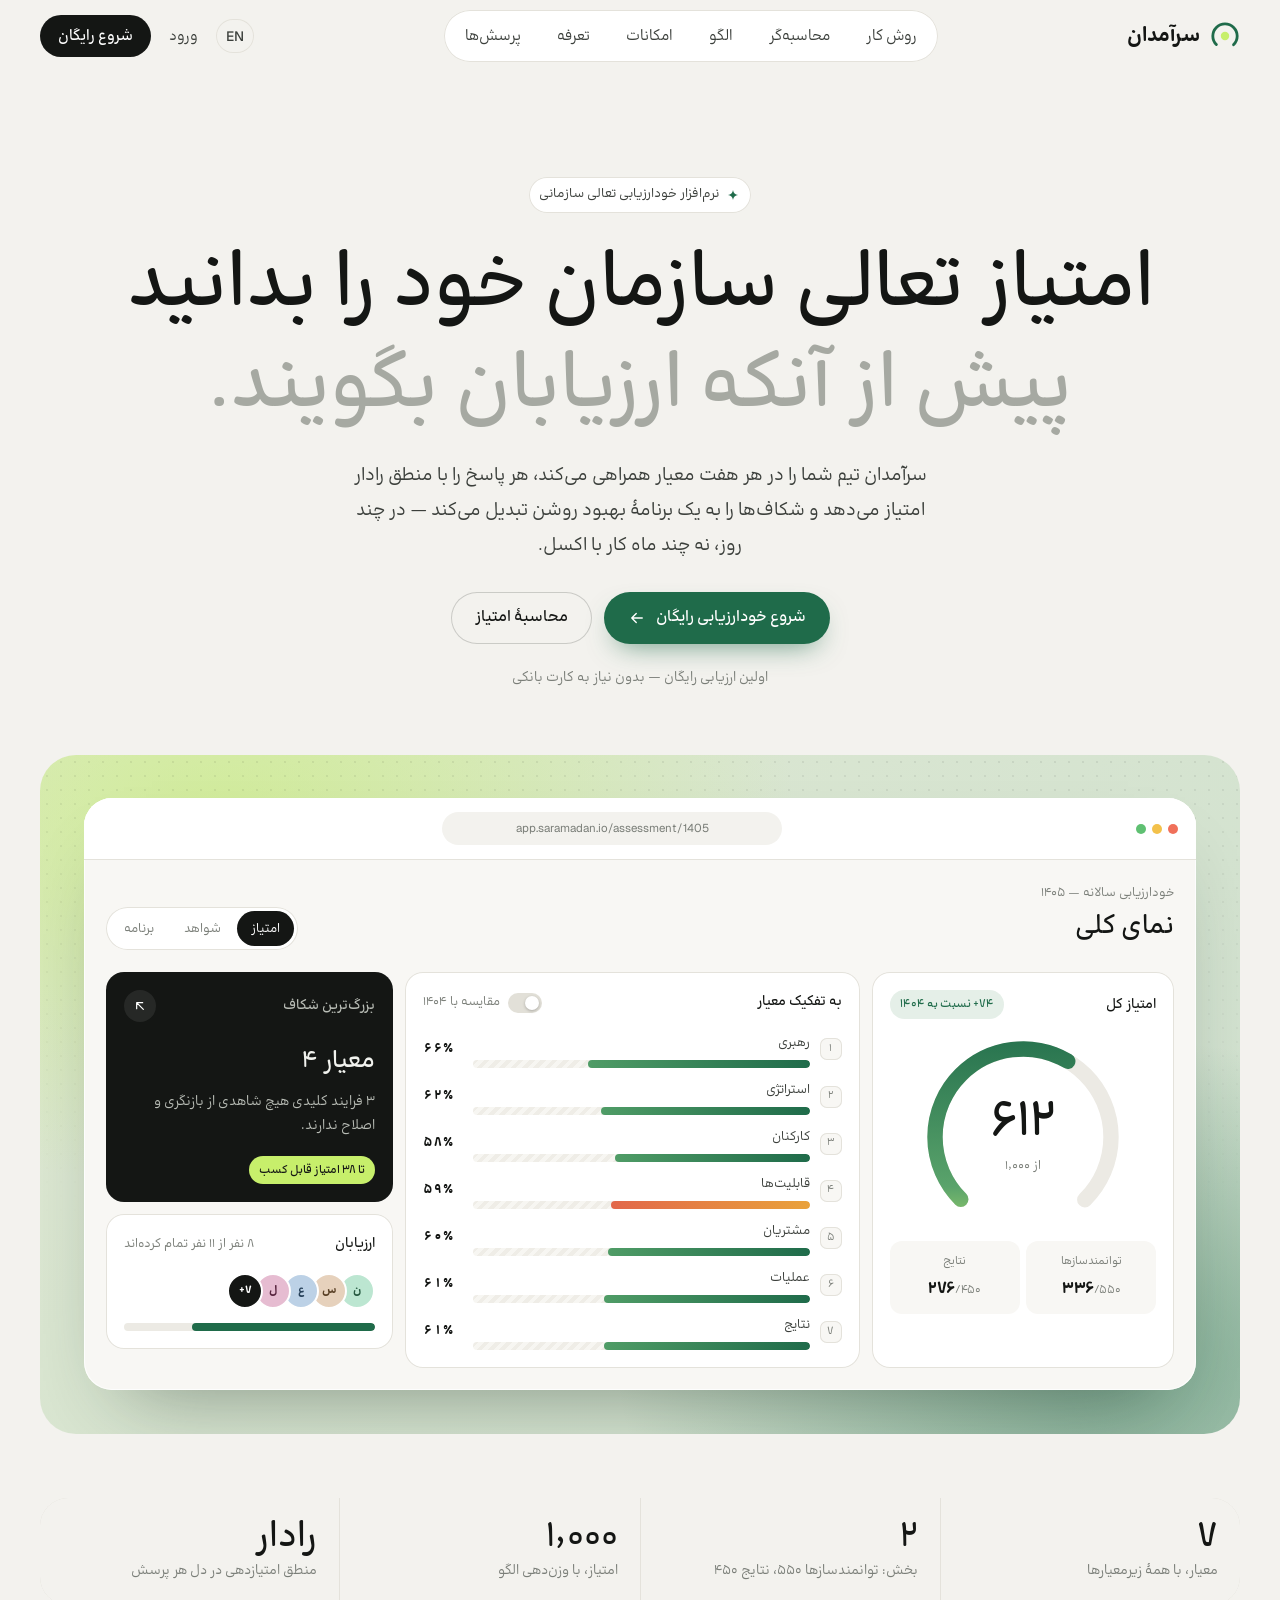
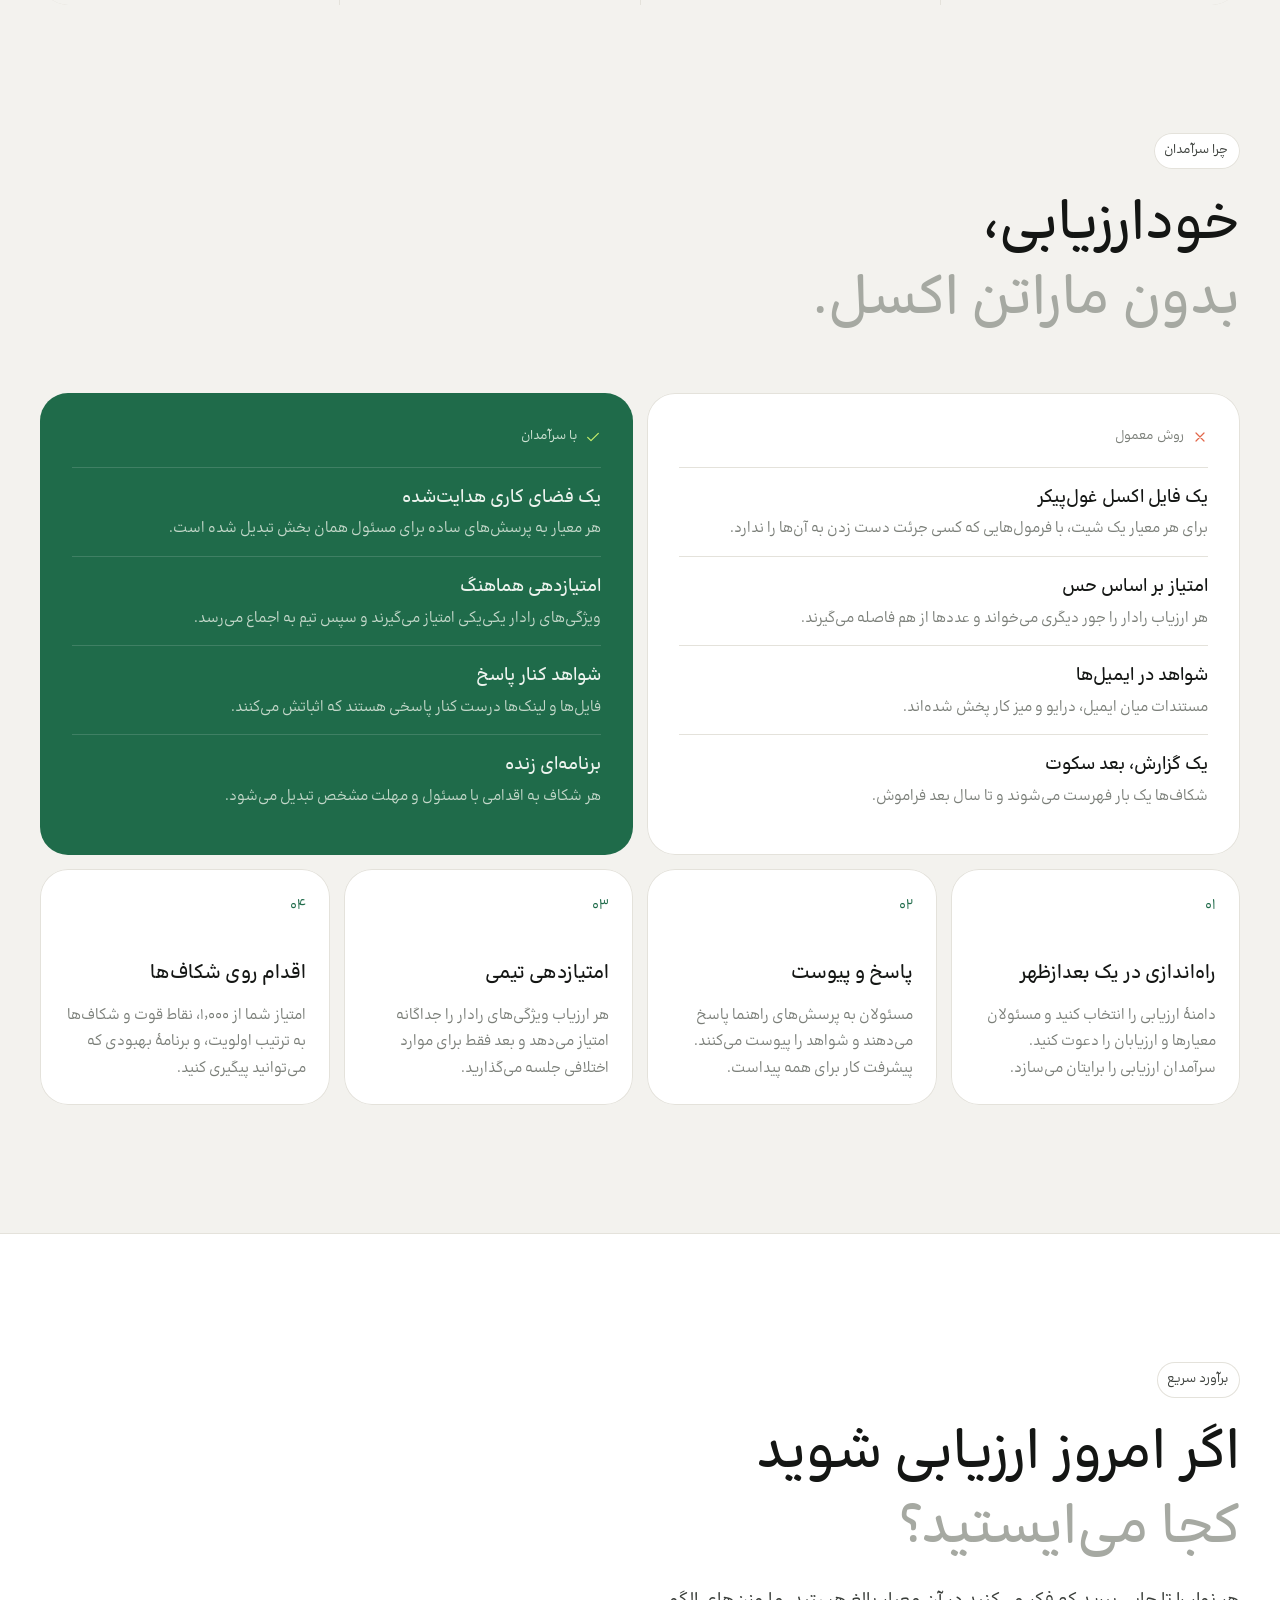
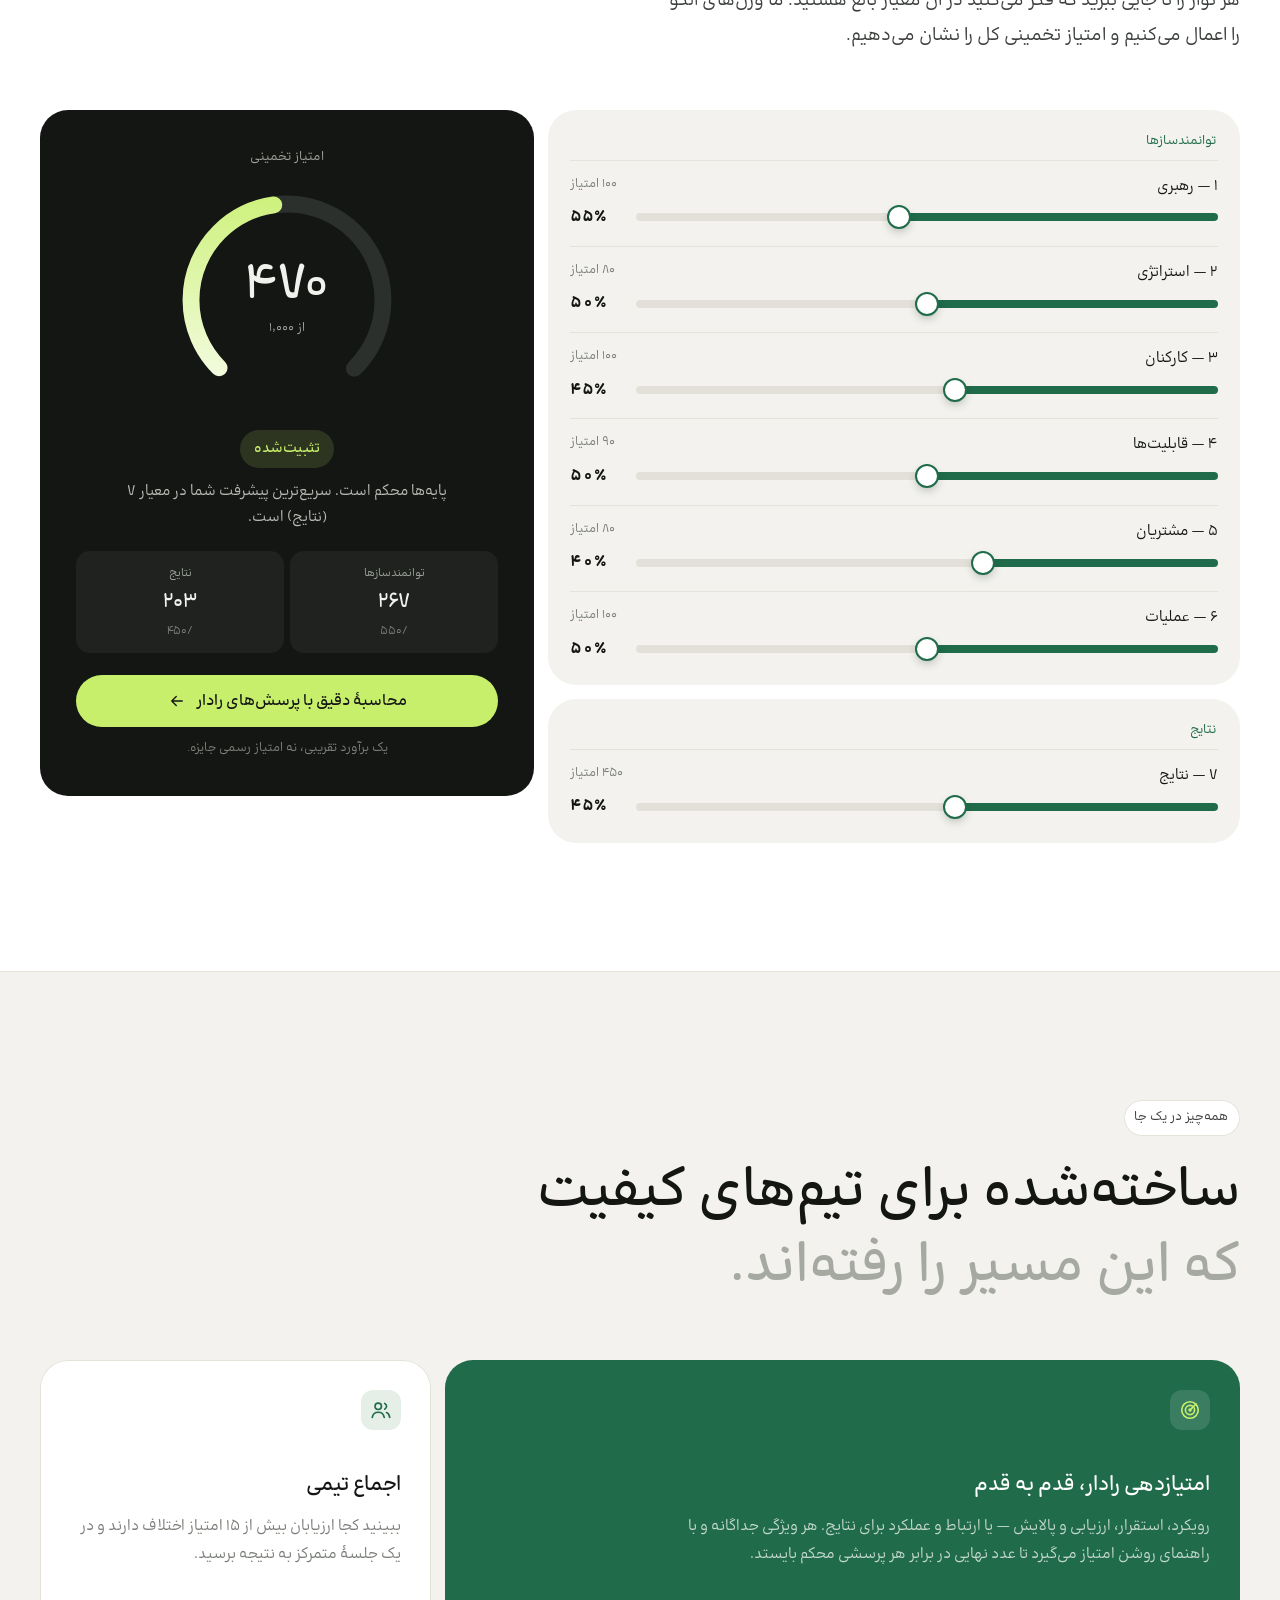
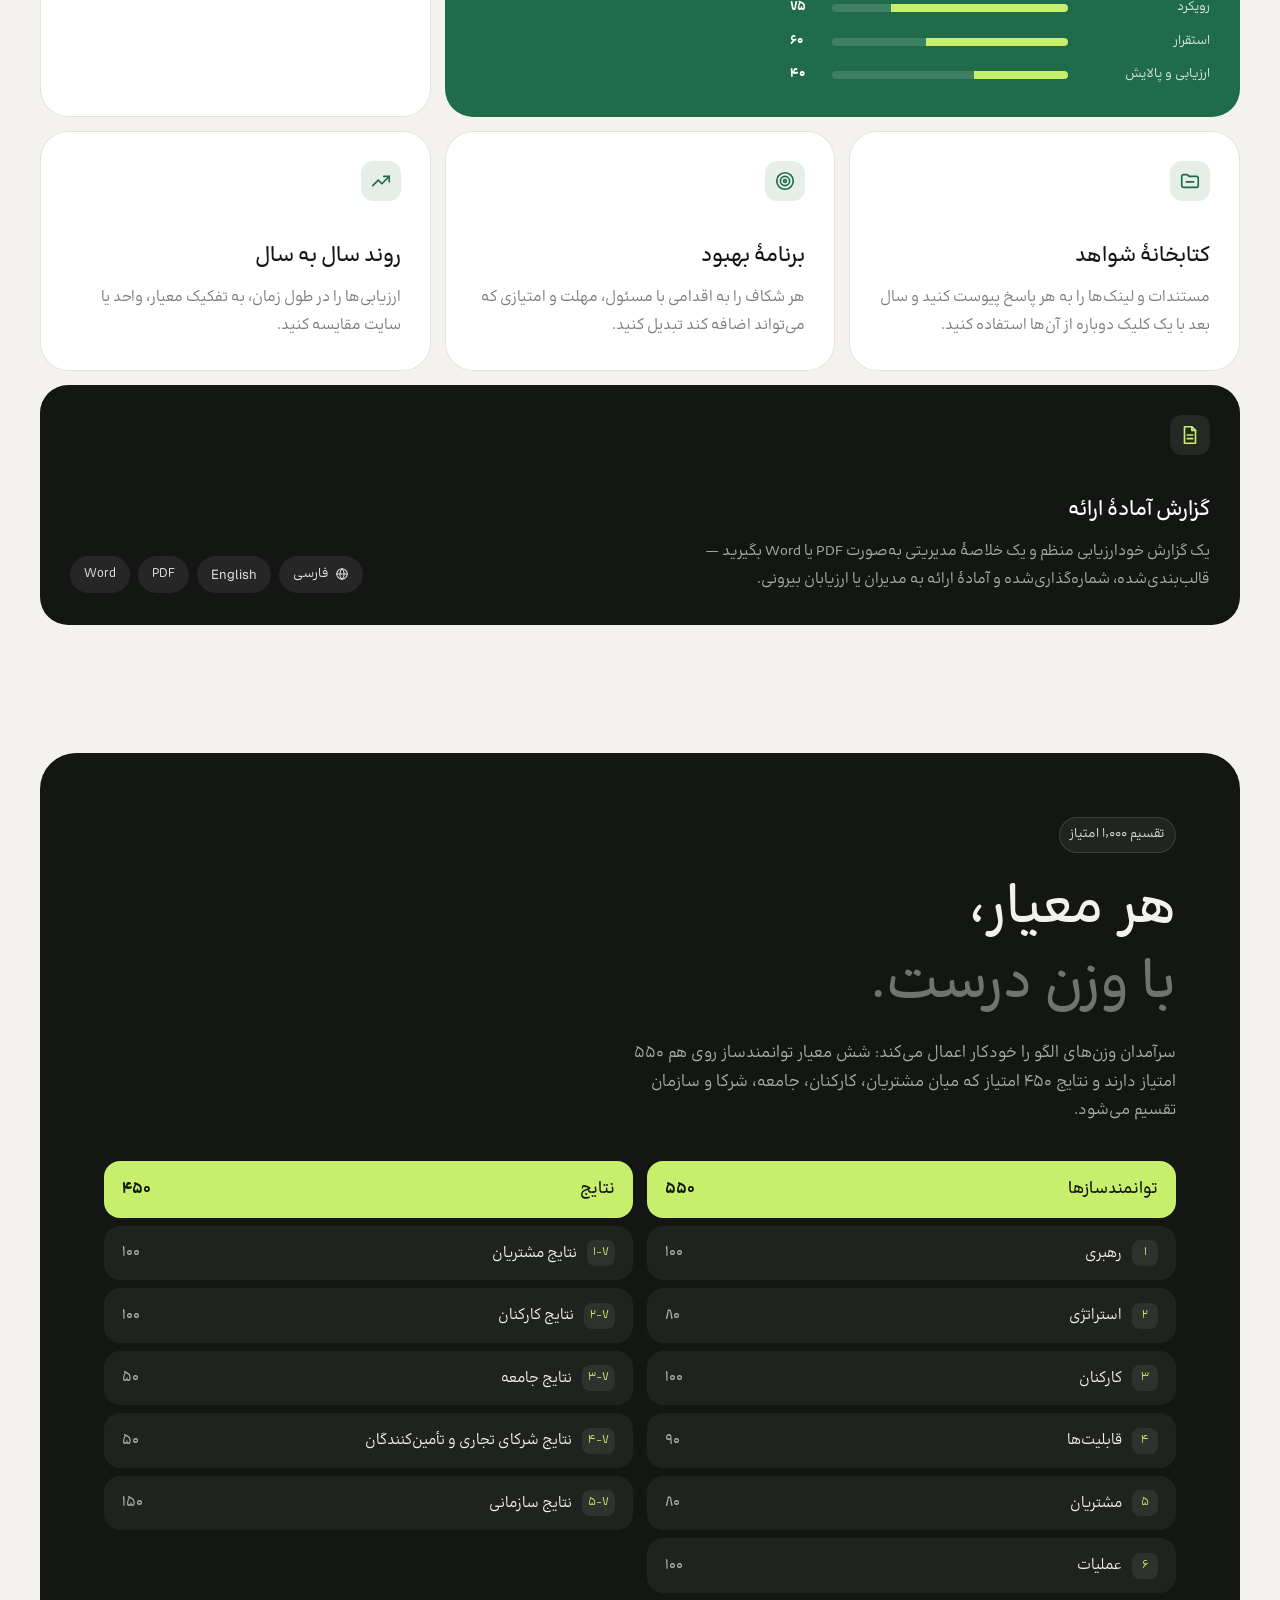
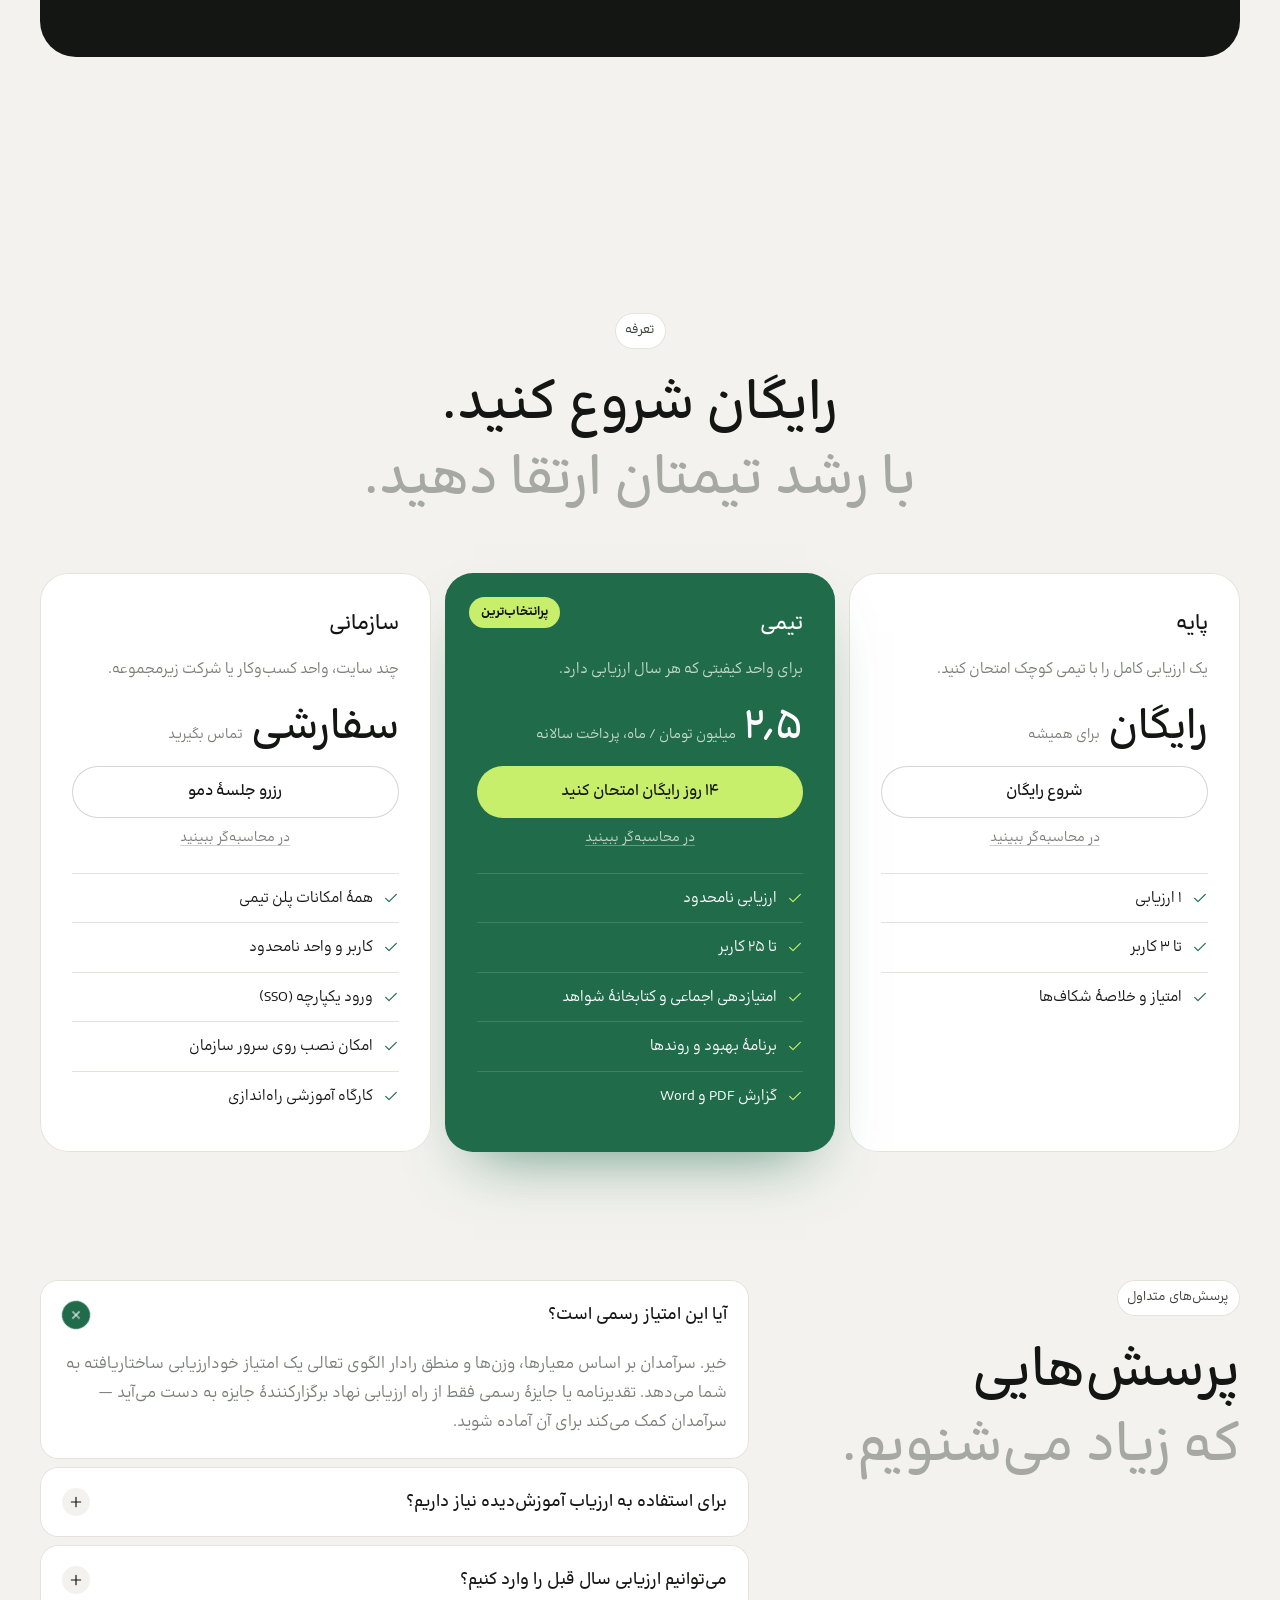
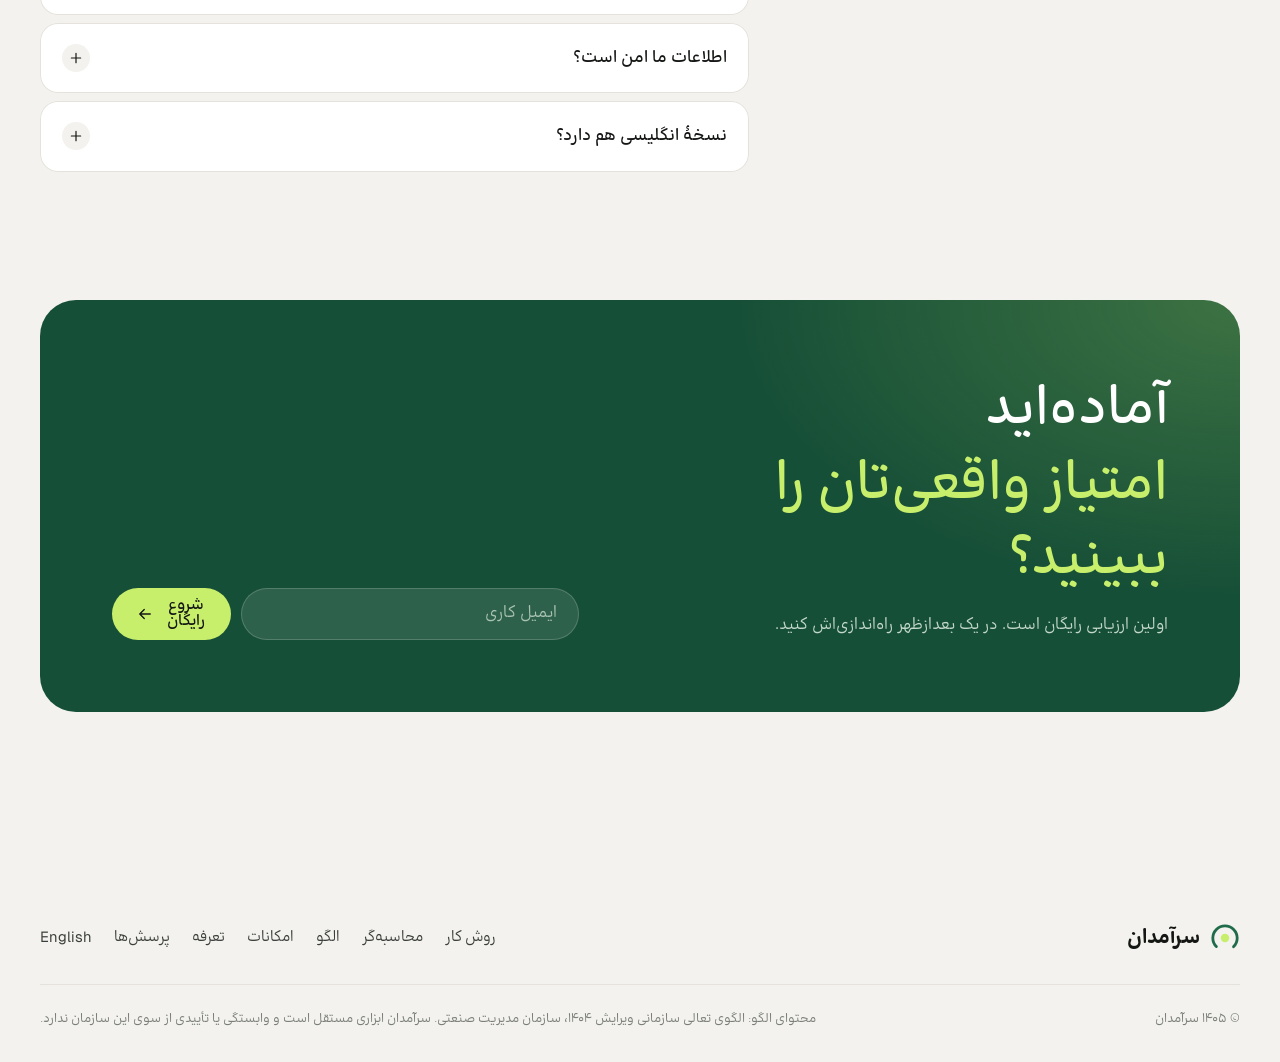
==== commit 607ef84e: "Rename the product to Saramadan (سرآمدان) Visible name only; storage keys and file names keep 'score" ====
--- a/fa/index.html
+++ b/fa/index.html
@@ -3,8 +3,8 @@
 <head>
   <meta charset="utf-8">
   <meta name="viewport" content="width=device-width, initial-scale=1">
-  <title>اسکورلی — خودارزیابی تعالی سازمانی، امتیازدهی در چند روز</title>
-  <meta name="description" content="اسکورلی به شرکت‌ها کمک می‌کند خودارزیابی تعالی سازمانی را با تیم خود انجام دهند، امتیازشان را از ۱٬۰۰۰ محاسبه کنند و شکاف‌ها را به برنامهٔ بهبود تبدیل کنند.">
+  <title>سرآمدان — خودارزیابی تعالی سازمانی، امتیازدهی در چند روز</title>
+  <meta name="description" content="سرآمدان به شرکت‌ها کمک می‌کند خودارزیابی تعالی سازمانی را با تیم خود انجام دهند، امتیازشان را از ۱٬۰۰۰ محاسبه کنند و شکاف‌ها را به برنامهٔ بهبود تبدیل کنند.">
   <link rel="preconnect" href="https://fonts.googleapis.com">
   <link rel="preconnect" href="https://fonts.gstatic.com" crossorigin>
   <link href="https://fonts.googleapis.com/css2?family=Geist:wght@300..700&family=Geist+Mono:wght@400;500&display=swap" rel="stylesheet">
@@ -33,9 +33,9 @@
   <!-- ===================== Header ===================== -->
   <header class="site-header">
     <div class="container header__row">
-      <a class="logo" href="#top" aria-label="صفحهٔ اصلی اسکورلی">
+      <a class="logo" href="#top" aria-label="صفحهٔ اصلی سرآمدان">
         <svg class="logo__mark" viewBox="0 0 32 32" aria-hidden="true"><circle cx="16" cy="16" r="13" fill="none" stroke="currentColor" stroke-width="3" stroke-dasharray="61 82" stroke-linecap="round" transform="rotate(135 16 16)"/><circle cx="16" cy="16" r="4.5" fill="var(--lime)"/></svg>
-        اسکورلی
+        سرآمدان
       </a>
       <nav class="nav" aria-label="منوی اصلی">
         <a href="#how">روش کار</a>
@@ -59,7 +59,7 @@
       <div class="container hero__text">
         <span class="eyebrow reveal"><svg class="i"><use href="#i-spark"/></svg>نرم‌افزار خودارزیابی تعالی سازمانی</span>
         <h1 class="h1 reveal">امتیاز تعالی سازمان خود را بدانید<br><span class="soft">پیش از آنکه ارزیابان بگویند.</span></h1>
-        <p class="lead reveal">اسکورلی تیم شما را در هر هفت معیار همراهی می‌کند، هر پاسخ را با منطق رادار امتیاز می‌دهد و شکاف‌ها را به یک برنامهٔ بهبود روشن تبدیل می‌کند — در چند روز، نه چند ماه کار با اکسل.</p>
+        <p class="lead reveal">سرآمدان تیم شما را در هر هفت معیار همراهی می‌کند، هر پاسخ را با منطق رادار امتیاز می‌دهد و شکاف‌ها را به یک برنامهٔ بهبود روشن تبدیل می‌کند — در چند روز، نه چند ماه کار با اکسل.</p>
         <div class="hero__actions reveal">
           <a class="btn btn--green" href="#start">شروع خودارزیابی رایگان <svg class="i"><use href="#i-arrow"/></svg></a>
           <a class="btn btn--ghost" href="calculator.html">محاسبهٔ امتیاز</a>
@@ -70,10 +70,10 @@
       <!-- Product preview -->
       <div class="container">
         <div class="stage reveal">
-          <div class="app" aria-label="پیش‌نمایش تعاملی داشبورد اسکورلی">
+          <div class="app" aria-label="پیش‌نمایش تعاملی داشبورد سرآمدان">
             <div class="app__bar">
               <span class="dots"><i></i><i></i><i></i></span>
-              <span class="app__url" dir="ltr">app.scorely.io/assessment/1405</span>
+              <span class="app__url" dir="ltr">app.saramadan.io/assessment/1405</span>
             </div>
             <div class="app__head">
               <div>
@@ -180,7 +180,7 @@
     </section>
 
     <!-- ===================== Model strip ===================== -->
-    <section class="strip" aria-label="آنچه اسکورلی پوشش می‌دهد">
+    <section class="strip" aria-label="آنچه سرآمدان پوشش می‌دهد">
       <div class="container strip__row">
         <div><strong>۷</strong><span>معیار، با همهٔ زیرمعیارها</span></div>
         <div><strong>۲</strong><span>بخش: توانمندسازها ۵۵۰، نتایج ۴۵۰</span></div>
@@ -193,7 +193,7 @@
     <section class="section" id="how">
       <div class="container">
         <div class="head reveal">
-          <span class="eyebrow">چرا اسکورلی</span>
+          <span class="eyebrow">چرا سرآمدان</span>
           <h2 class="h2">خودارزیابی،<br><span class="soft">بدون ماراتن اکسل.</span></h2>
         </div>
 
@@ -208,7 +208,7 @@
             </ol>
           </div>
           <div class="versus__card versus__card--good reveal">
-            <p class="versus__label"><svg class="i"><use href="#i-check"/></svg>با اسکورلی</p>
+            <p class="versus__label"><svg class="i"><use href="#i-check"/></svg>با سرآمدان</p>
             <ol class="versus__list">
               <li><b>یک فضای کاری هدایت‌شده</b><span>هر معیار به پرسش‌های ساده برای مسئول همان بخش تبدیل شده است.</span></li>
               <li><b>امتیازدهی هماهنگ</b><span>ویژگی‌های رادار یکی‌یکی امتیاز می‌گیرند و سپس تیم به اجماع می‌رسد.</span></li>
@@ -219,7 +219,7 @@
         </div>
 
         <ol class="steps">
-          <li class="step reveal"><span class="step__n">۰۱</span><h3>راه‌اندازی در یک بعدازظهر</h3><p>دامنهٔ ارزیابی را انتخاب کنید و مسئولان معیارها و ارزیابان را دعوت کنید. اسکورلی ارزیابی را برایتان می‌سازد.</p></li>
+          <li class="step reveal"><span class="step__n">۰۱</span><h3>راه‌اندازی در یک بعدازظهر</h3><p>دامنهٔ ارزیابی را انتخاب کنید و مسئولان معیارها و ارزیابان را دعوت کنید. سرآمدان ارزیابی را برایتان می‌سازد.</p></li>
           <li class="step reveal"><span class="step__n">۰۲</span><h3>پاسخ و پیوست</h3><p>مسئولان به پرسش‌های راهنما پاسخ می‌دهند و شواهد را پیوست می‌کنند. پیشرفت کار برای همه پیداست.</p></li>
           <li class="step reveal"><span class="step__n">۰۳</span><h3>امتیازدهی تیمی</h3><p>هر ارزیاب ویژگی‌های رادار را جداگانه امتیاز می‌دهد و بعد فقط برای موارد اختلافی جلسه می‌گذارید.</p></li>
           <li class="step reveal"><span class="step__n">۰۴</span><h3>اقدام روی شکاف‌ها</h3><p>امتیاز شما از ۱٬۰۰۰، نقاط قوت و شکاف‌ها به ترتیب اولویت، و برنامهٔ بهبودی که می‌توانید پیگیری کنید.</p></li>
@@ -332,7 +332,7 @@
           <div class="model__head">
             <span class="eyebrow eyebrow--dark">تقسیم ۱٬۰۰۰ امتیاز</span>
             <h2 class="h2">هر معیار،<br><span class="soft">با وزن درست.</span></h2>
-            <p>اسکورلی وزن‌های الگو را خودکار اعمال می‌کند: شش معیار توانمندساز روی هم ۵۵۰ امتیاز دارند و نتایج ۴۵۰ امتیاز که میان مشتریان، کارکنان، جامعه، شرکا و سازمان تقسیم می‌شود.</p>
+            <p>سرآمدان وزن‌های الگو را خودکار اعمال می‌کند: شش معیار توانمندساز روی هم ۵۵۰ امتیاز دارند و نتایج ۴۵۰ امتیاز که میان مشتریان، کارکنان، جامعه، شرکا و سازمان تقسیم می‌شود.</p>
           </div>
           <div class="model__cols model__cols--2">
             <div class="model__col">
@@ -421,7 +421,7 @@
         <div class="faq__list reveal">
           <details open>
             <summary>آیا این امتیاز رسمی است؟<svg class="i"><use href="#i-plus"/></svg></summary>
-            <p>خیر. اسکورلی بر اساس معیارها، وزن‌ها و منطق رادار الگوی تعالی یک امتیاز خودارزیابی ساختاریافته به شما می‌دهد. تقدیرنامه یا جایزهٔ رسمی فقط از راه ارزیابی نهاد برگزارکنندهٔ جایزه به دست می‌آید — اسکورلی کمک می‌کند برای آن آماده شوید.</p>
+            <p>خیر. سرآمدان بر اساس معیارها، وزن‌ها و منطق رادار الگوی تعالی یک امتیاز خودارزیابی ساختاریافته به شما می‌دهد. تقدیرنامه یا جایزهٔ رسمی فقط از راه ارزیابی نهاد برگزارکنندهٔ جایزه به دست می‌آید — سرآمدان کمک می‌کند برای آن آماده شوید.</p>
           </details>
           <details>
             <summary>برای استفاده به ارزیاب آموزش‌دیده نیاز داریم؟<svg class="i"><use href="#i-plus"/></svg></summary>
@@ -429,11 +429,11 @@
           </details>
           <details>
             <summary>می‌توانیم ارزیابی سال قبل را وارد کنیم؟<svg class="i"><use href="#i-plus"/></svg></summary>
-            <p>بله. امتیازهای قبلی را از فایل اکسل بارگذاری کنید؛ اسکورلی آن‌ها را به معیارها وصل می‌کند تا از روز اول بتوانید مقایسه کنید.</p>
+            <p>بله. امتیازهای قبلی را از فایل اکسل بارگذاری کنید؛ سرآمدان آن‌ها را به معیارها وصل می‌کند تا از روز اول بتوانید مقایسه کنید.</p>
           </details>
           <details>
             <summary>اطلاعات ما امن است؟<svg class="i"><use href="#i-plus"/></svg></summary>
-            <p>ارزیابی شما فقط در اختیار شرکت خودتان است. داده‌ها هنگام انتقال و ذخیره رمزگذاری می‌شوند و مشتریان سازمانی می‌توانند اسکورلی را روی سرورهای خودشان نصب کنند.</p>
+            <p>ارزیابی شما فقط در اختیار شرکت خودتان است. داده‌ها هنگام انتقال و ذخیره رمزگذاری می‌شوند و مشتریان سازمانی می‌توانند سرآمدان را روی سرورهای خودشان نصب کنند.</p>
           </details>
           <details>
             <summary>نسخهٔ انگلیسی هم دارد؟<svg class="i"><use href="#i-plus"/></svg></summary>
@@ -466,15 +466,15 @@
     <div class="container footer__row">
       <a class="logo" href="#top">
         <svg class="logo__mark" viewBox="0 0 32 32" aria-hidden="true"><circle cx="16" cy="16" r="13" fill="none" stroke="currentColor" stroke-width="3" stroke-dasharray="61 82" stroke-linecap="round" transform="rotate(135 16 16)"/><circle cx="16" cy="16" r="4.5" fill="var(--lime)"/></svg>
-        اسکورلی
+        سرآمدان
       </a>
       <nav class="footer__nav" aria-label="منوی پایین">
         <a href="#how">روش کار</a><a href="calculator.html">محاسبه‌گر</a><a href="model.html">الگو</a><a href="#features">امکانات</a><a href="#pricing">تعرفه</a><a href="#faq">پرسش‌ها</a><a href="../index.html" lang="en" hreflang="en">English</a>
       </nav>
     </div>
     <div class="container footer__fine">
-      <p>© ۱۴۰۵ اسکورلی</p>
-      <p>محتوای الگو: الگوی تعالی سازمانی ویرایش ۱۴۰۴، سازمان مدیریت صنعتی. اسکورلی ابزاری مستقل است و وابستگی یا تأییدی از سوی این سازمان ندارد.</p>
+      <p>© ۱۴۰۵ سرآمدان</p>
+      <p>محتوای الگو: الگوی تعالی سازمانی ویرایش ۱۴۰۴، سازمان مدیریت صنعتی. سرآمدان ابزاری مستقل است و وابستگی یا تأییدی از سوی این سازمان ندارد.</p>
     </div>
   </footer>
 
--- a/css/style.css
+++ b/css/style.css
@@ -1,5 +1,5 @@
 /* ==========================================================
-   Scorely — EFQM self-assessment SaaS landing
+   Saramadan — EFQM self-assessment SaaS landing
    Warm off-white base, deep green + lime accent, rounded cards.
    ========================================================== */
 
@@ -557,3 +557,12 @@
 @media (min-width: 860px) { .model__cols--2 { grid-template-columns: repeat(2, 1fr); } }
 .model__c { grid-template-columns: auto minmax(0, 1fr) auto; }
 .model__c span { width: auto; min-width: 26px; padding: 0 6px; white-space: nowrap; }
+
+/* Glossary hints (js/glossary-tip.js) */
+.gl { text-decoration: underline dotted rgb(31 107 74 / .55); text-decoration-thickness: 1.5px; text-underline-offset: 3px; cursor: help; border-radius: 3px; }
+.gl:hover, .gl:focus-visible { background: rgb(199 239 107 / .35); text-decoration-color: var(--green); outline: none; }
+.tip--gl { max-width: min(340px, calc(100vw - 16px)); padding: 10px 14px; text-align: start; font-size: 0.82rem; line-height: 1.55; }
+.tip--gl b { display: block; margin-bottom: 3px; color: var(--lime); font-weight: 600; }
+.tip--gl.is-below { transform: translate(-50%, 4px) scale(.96); transform-origin: 50% 0; }
+.tip--gl.is-below.is-on { transform: translate(-50%, 10px); }
+.tip--gl.is-below::after { top: -4px; bottom: auto; }
--- a/css/fa.css
+++ b/css/fa.css
@@ -45,3 +45,6 @@
 .radar-mini div { grid-template-columns: 130px 1fr 30px; }
 .price__amt { flex-wrap: wrap; }
 .price__amt strong { font-size: 2.6rem; }
+
+/* the Persian typeface spaces tabular digits widely: big numbers use its normal figures */
+.gauge__num strong, .calc__dims b, .dims b, .strip__row strong, .pstat b { font-variant-numeric: normal; }
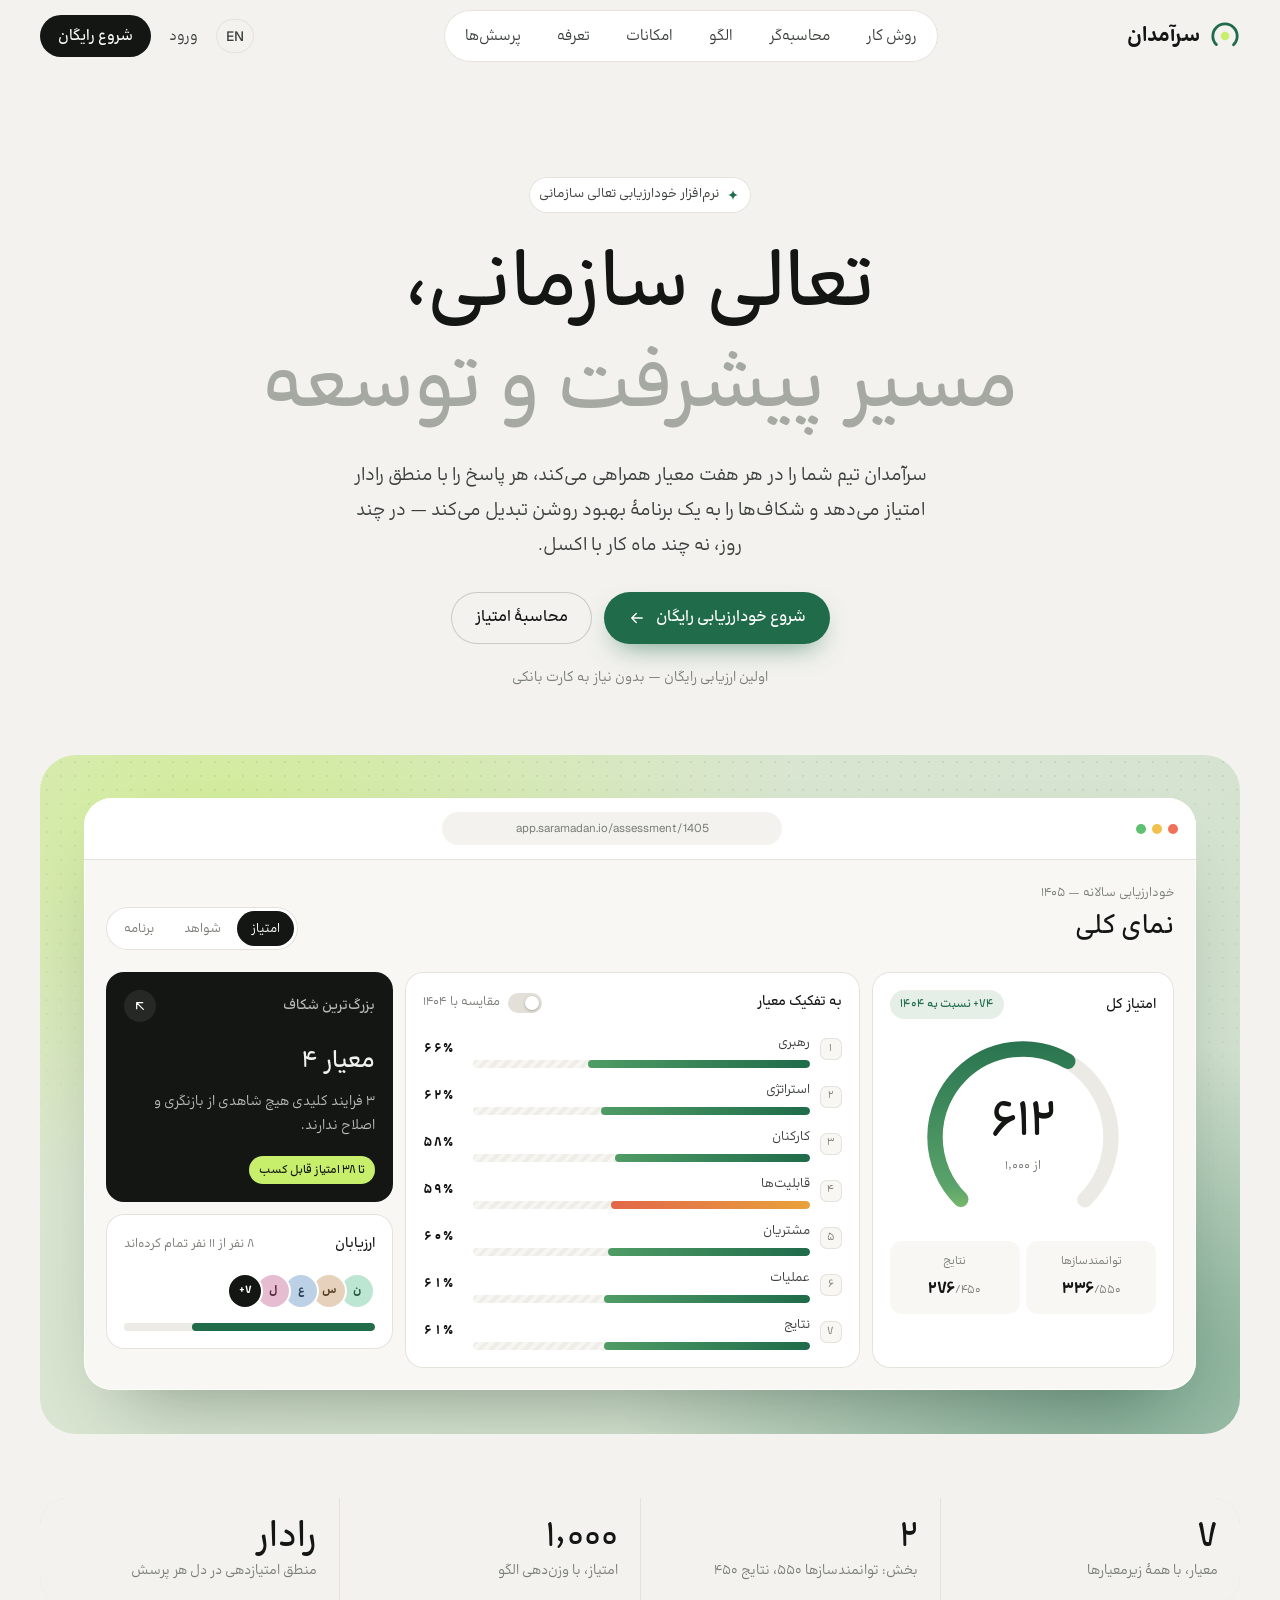
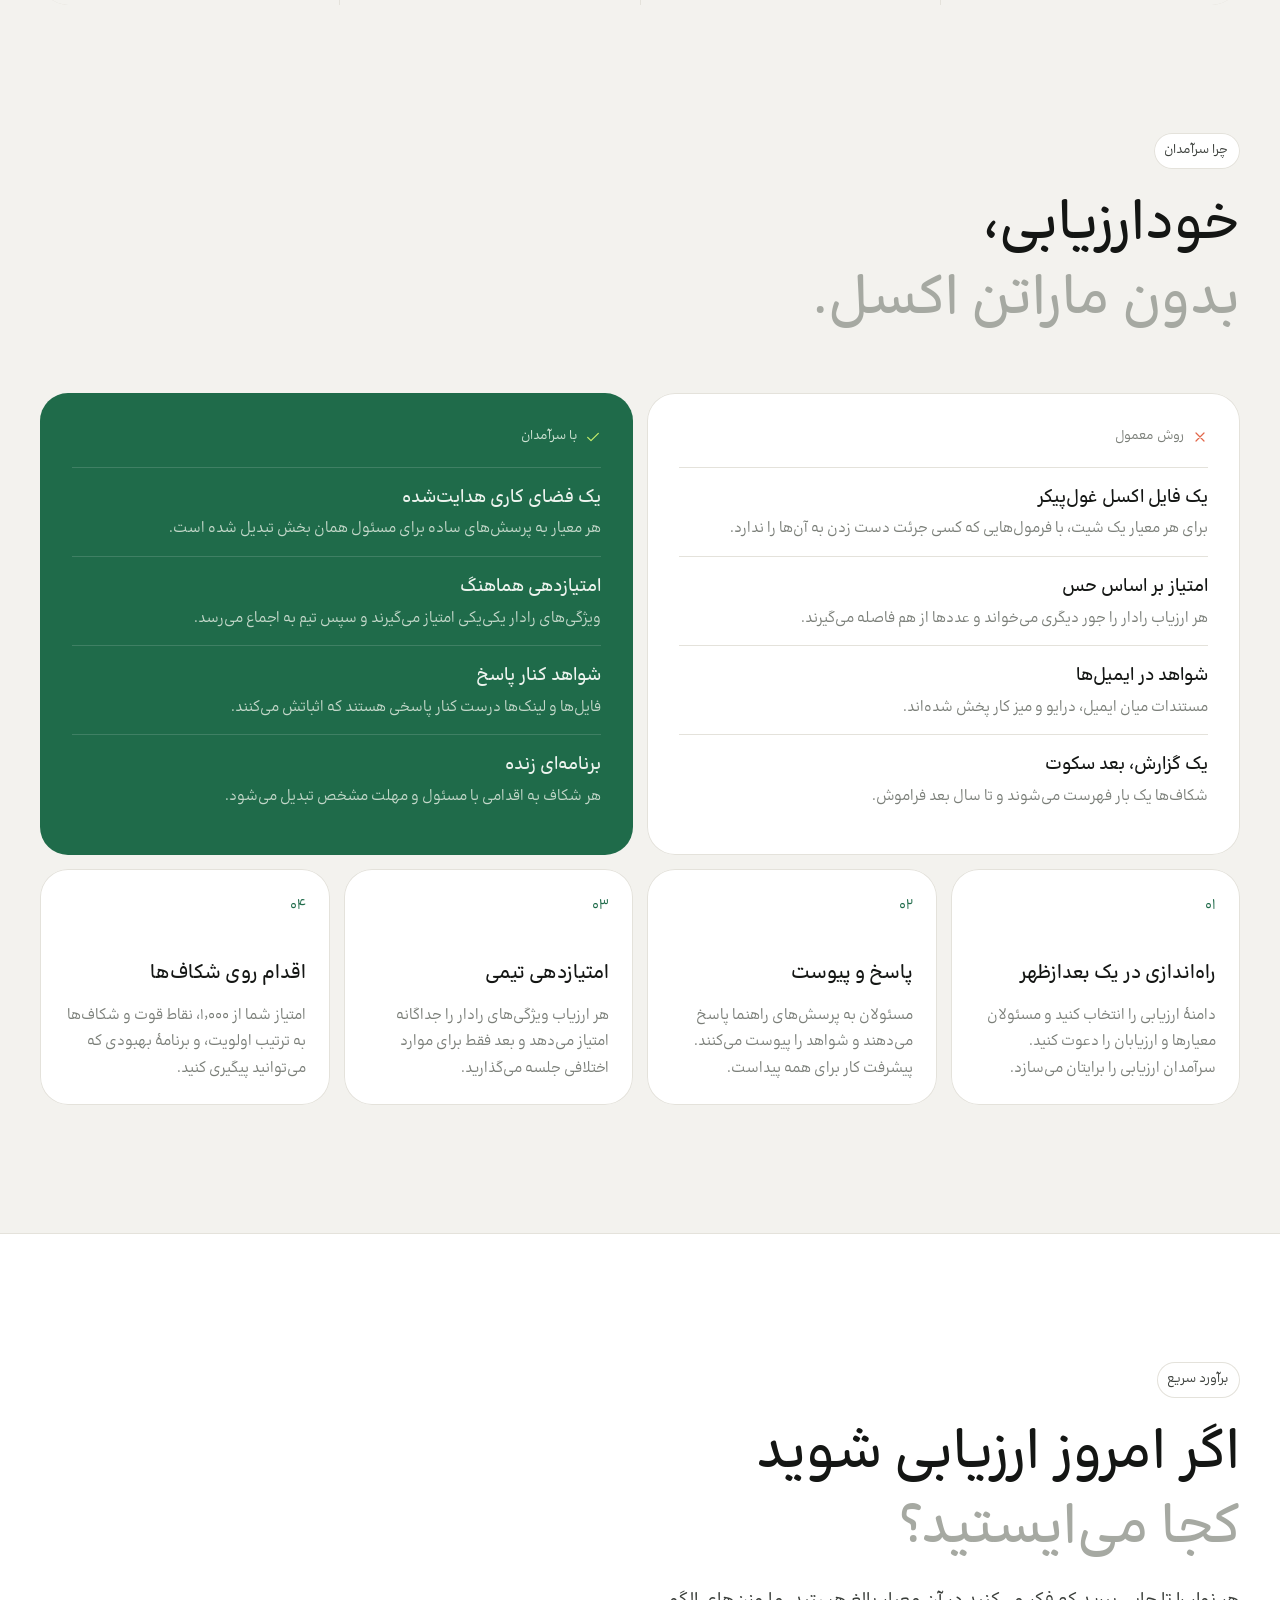
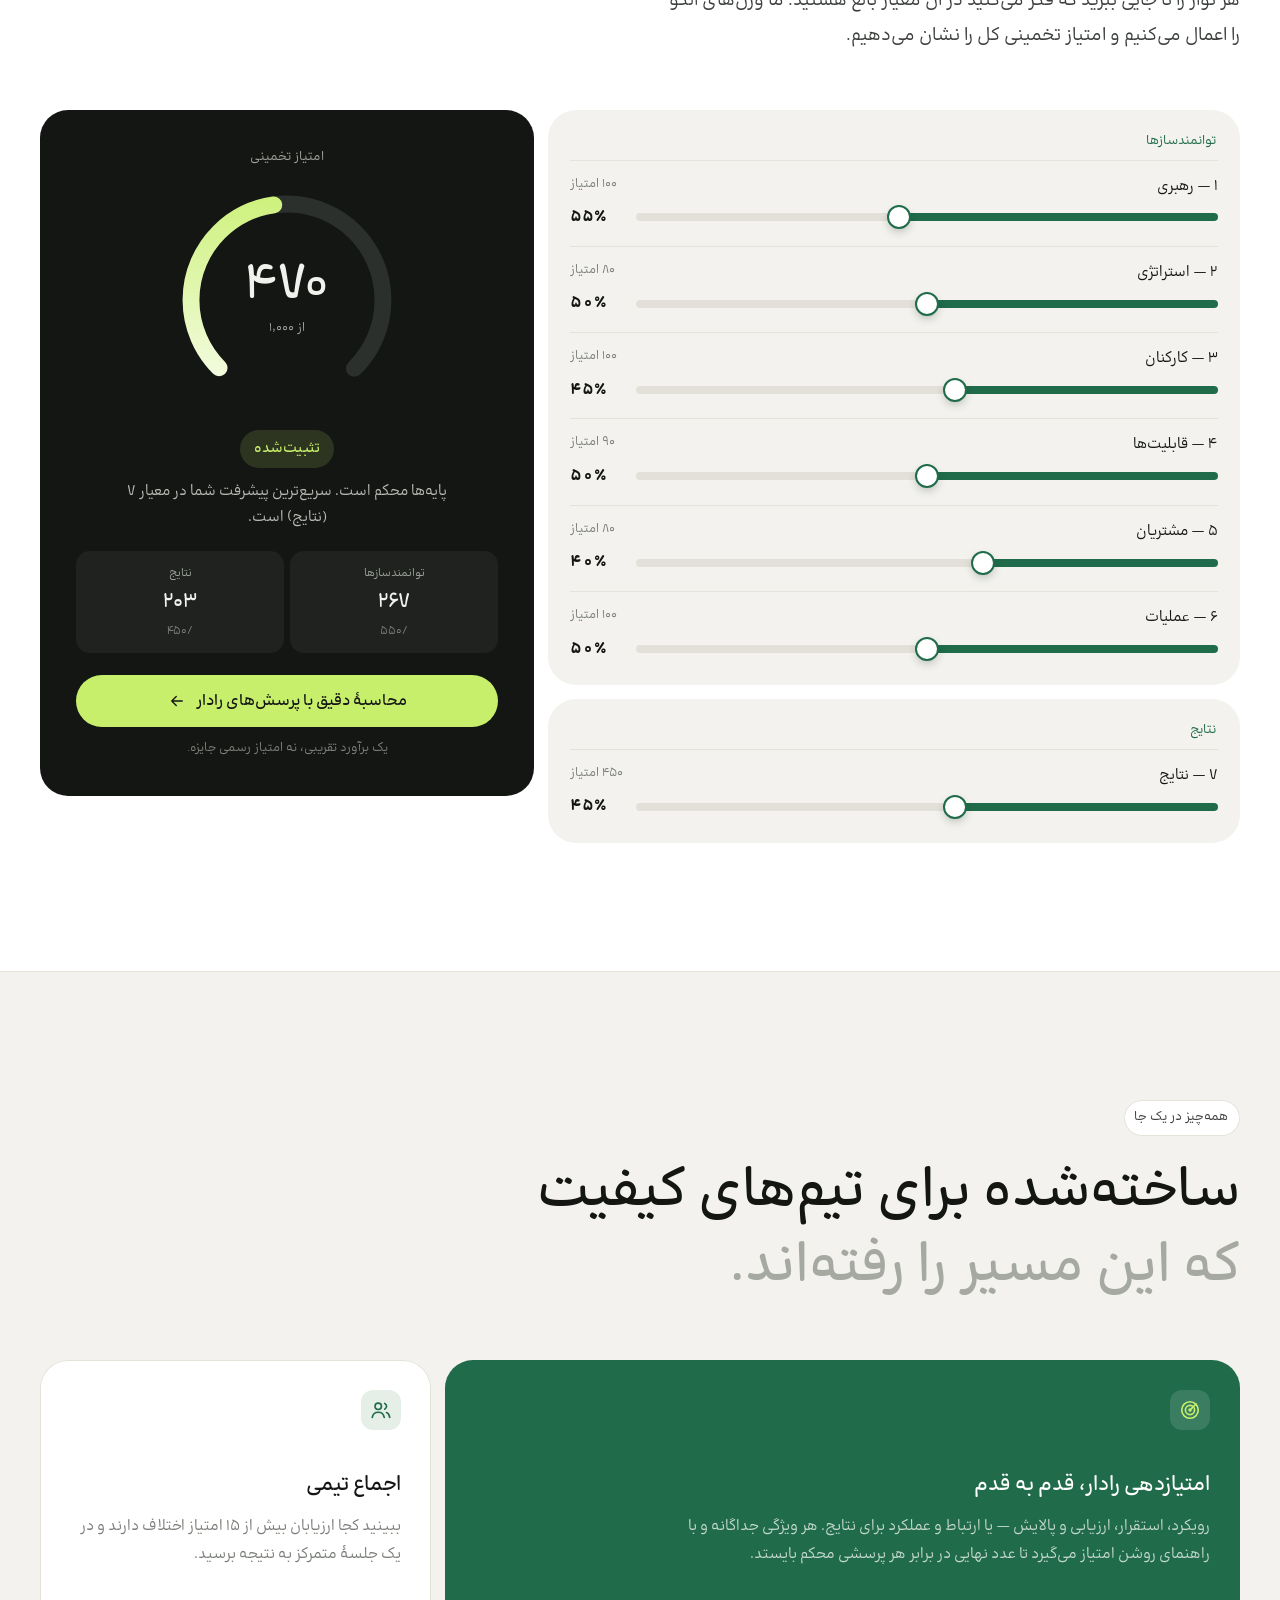
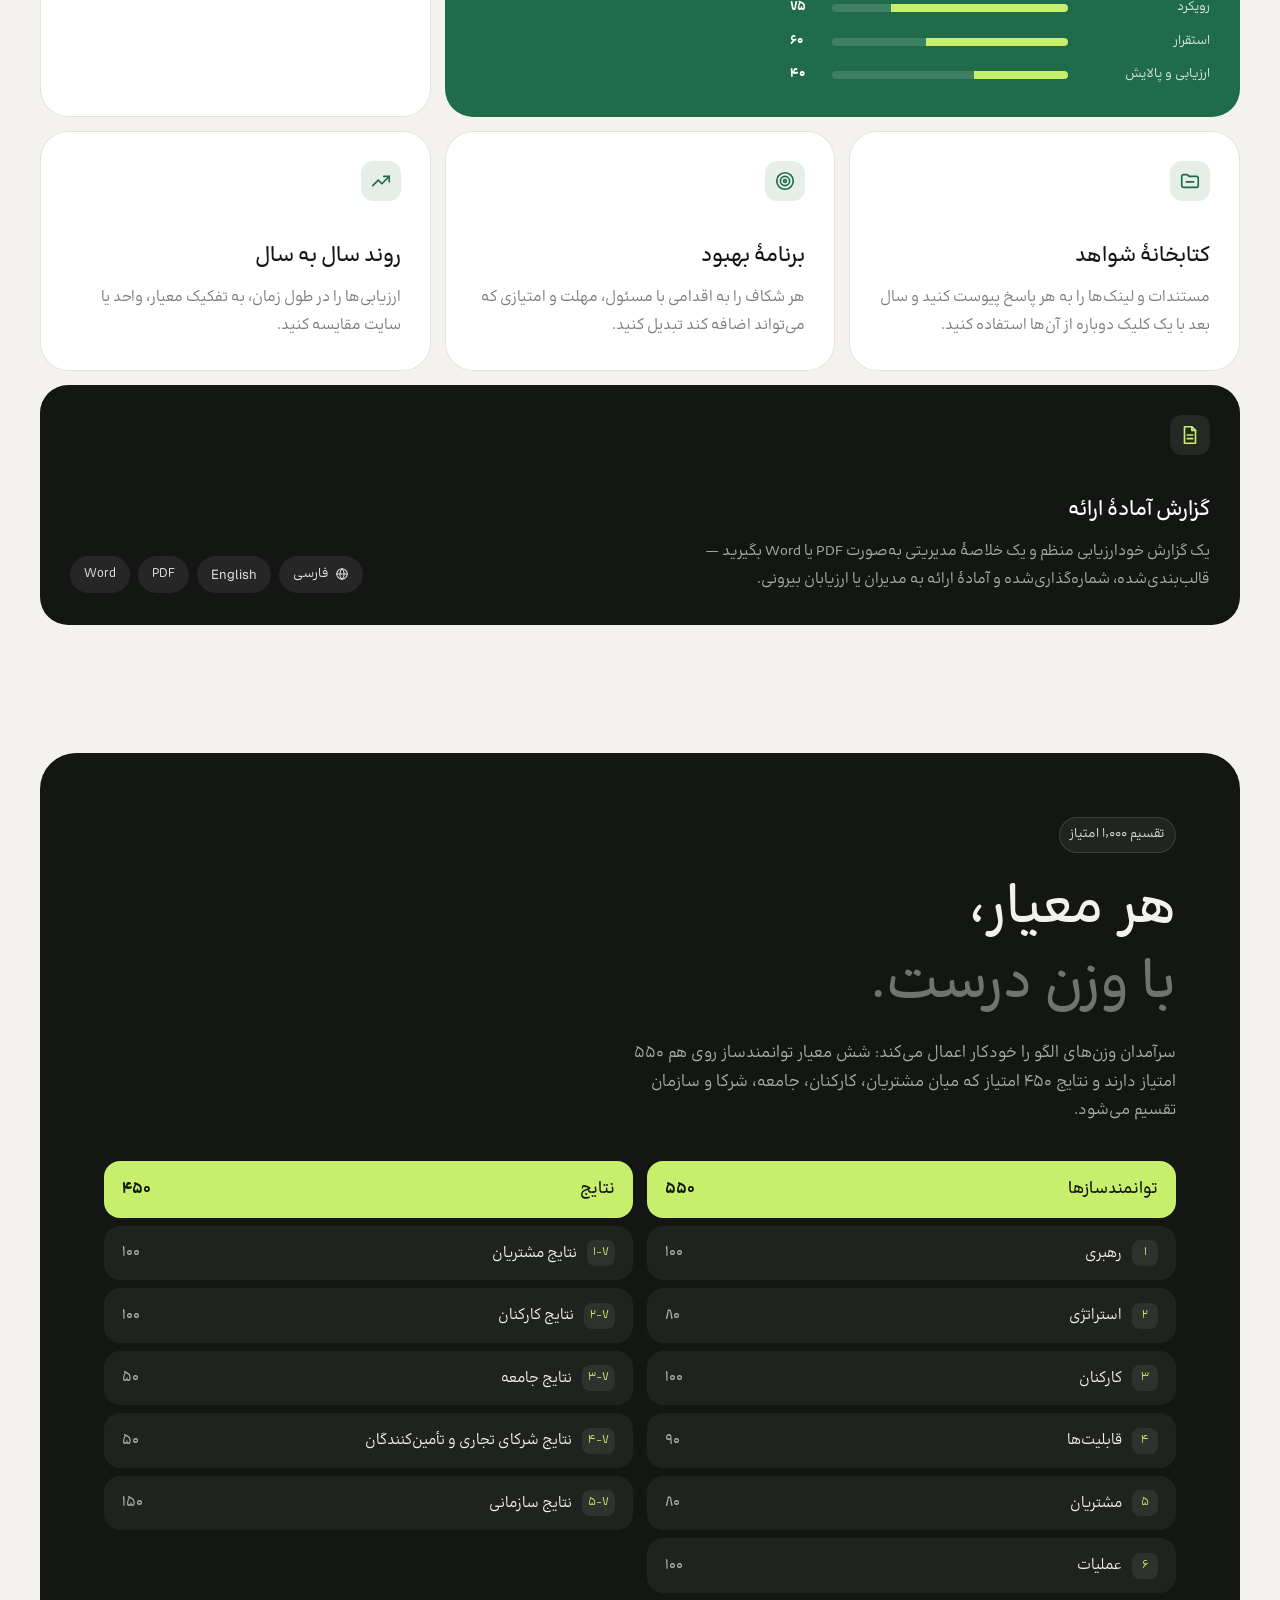
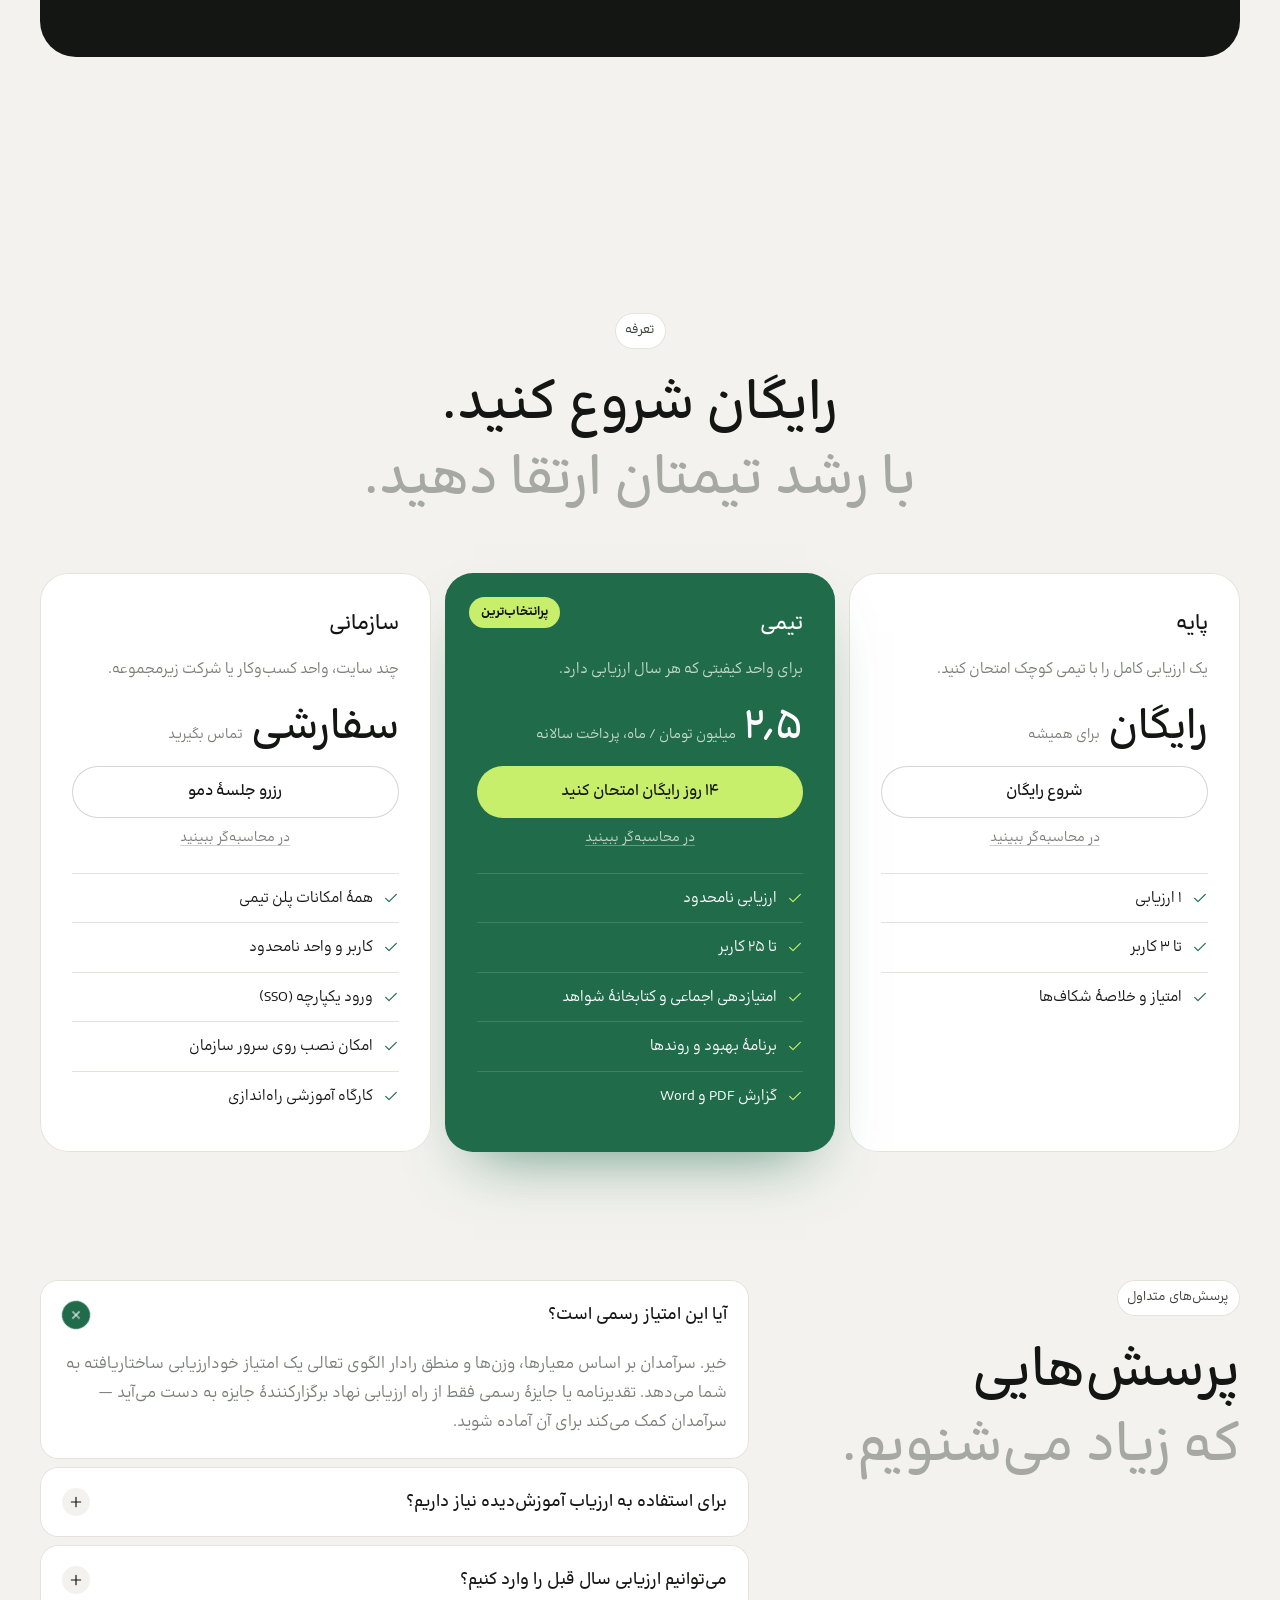
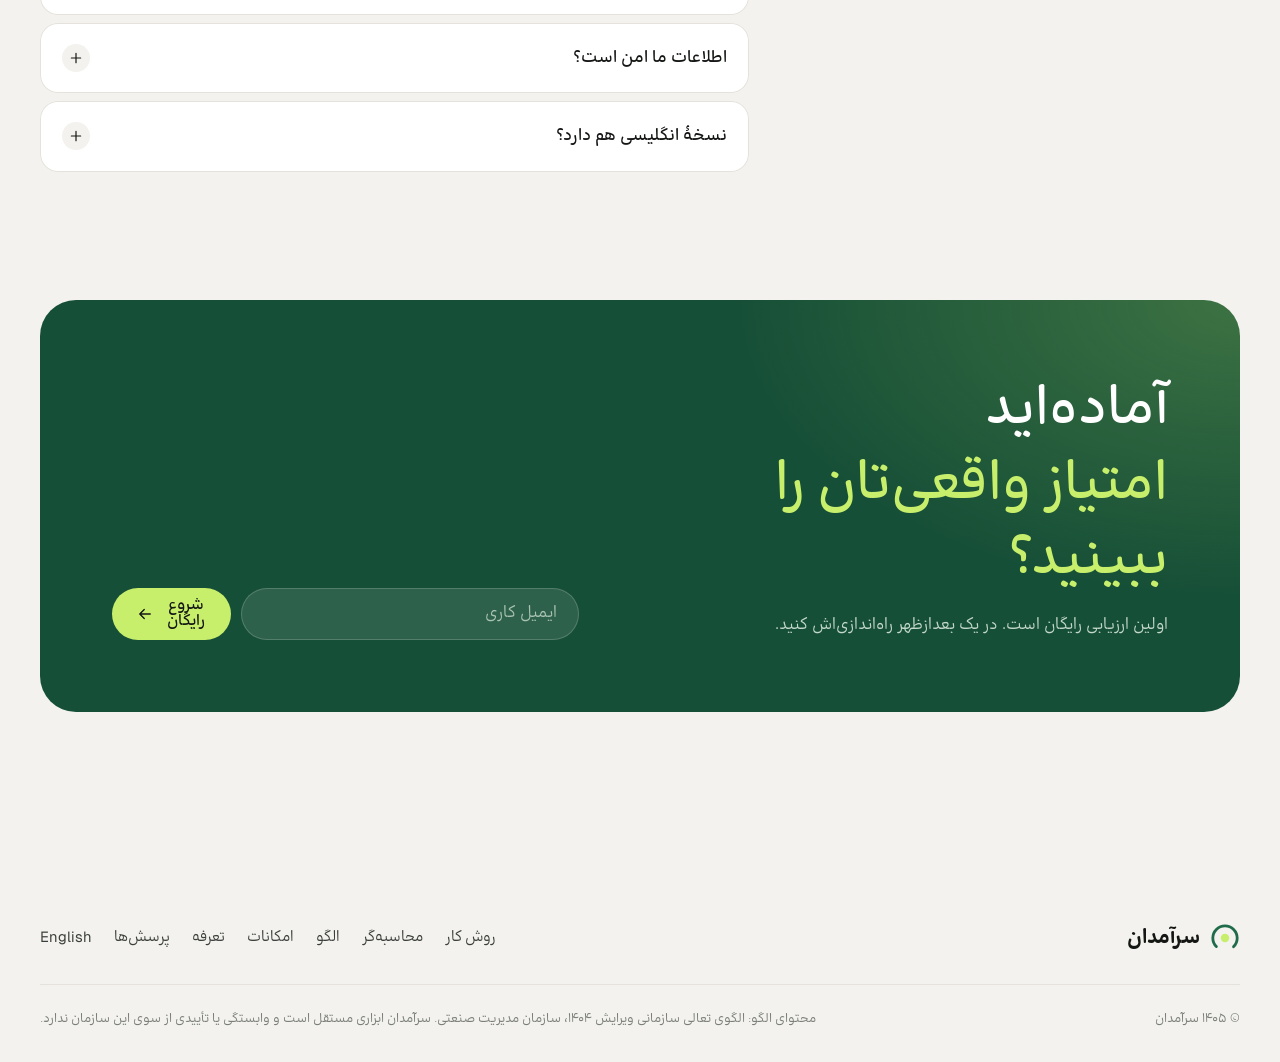
==== commit f9ebb0f2: "Persian landing page: new hero headline Co-Authored-By: Claude Opus 5.5 <noreply@anthropic.com>" ====
--- a/fa/index.html
+++ b/fa/index.html
@@ -58,7 +58,7 @@
     <section class="hero">
       <div class="container hero__text">
         <span class="eyebrow reveal"><svg class="i"><use href="#i-spark"/></svg>نرم‌افزار خودارزیابی تعالی سازمانی</span>
-        <h1 class="h1 reveal">امتیاز تعالی سازمان خود را بدانید<br><span class="soft">پیش از آنکه ارزیابان بگویند.</span></h1>
+        <h1 class="h1 reveal">تعالی سازمانی،<br><span class="soft">مسیر پیشرفت و توسعه</span></h1>
         <p class="lead reveal">سرآمدان تیم شما را در هر هفت معیار همراهی می‌کند، هر پاسخ را با منطق رادار امتیاز می‌دهد و شکاف‌ها را به یک برنامهٔ بهبود روشن تبدیل می‌کند — در چند روز، نه چند ماه کار با اکسل.</p>
         <div class="hero__actions reveal">
           <a class="btn btn--green" href="#start">شروع خودارزیابی رایگان <svg class="i"><use href="#i-arrow"/></svg></a>
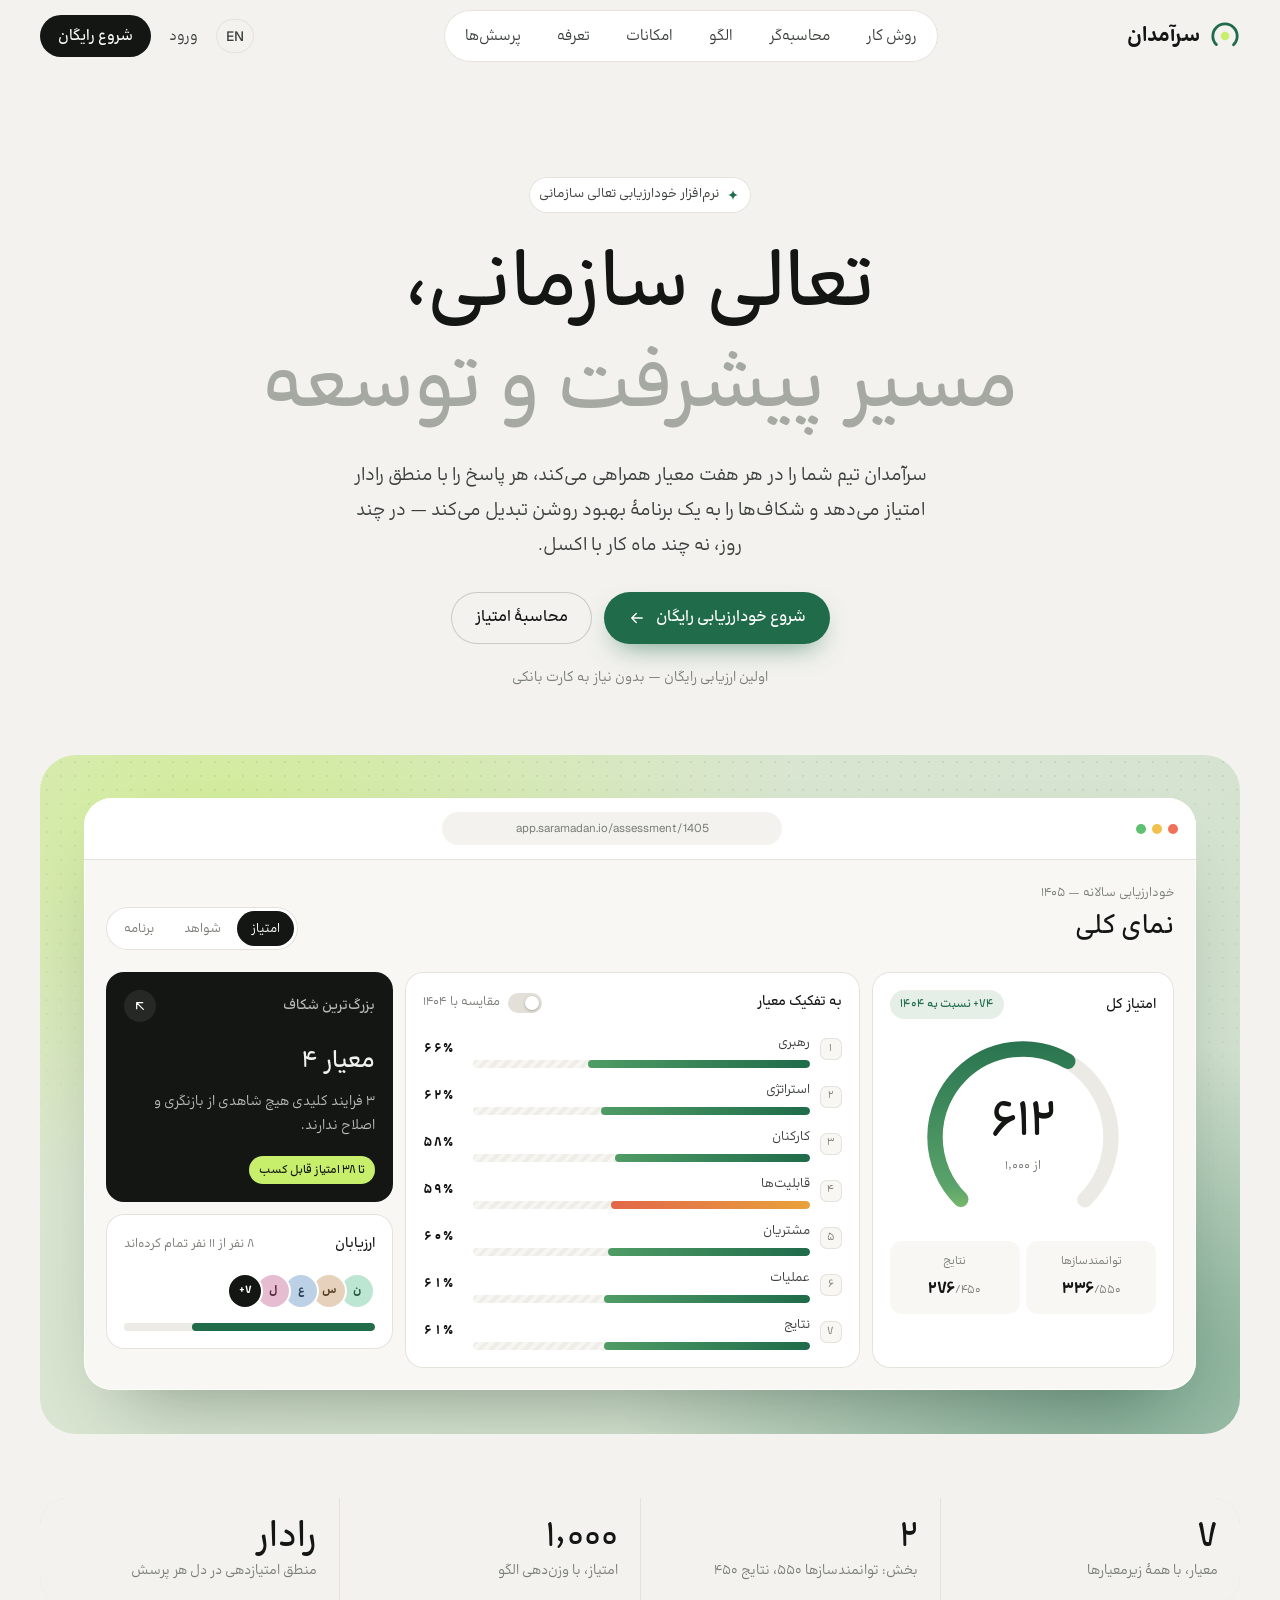
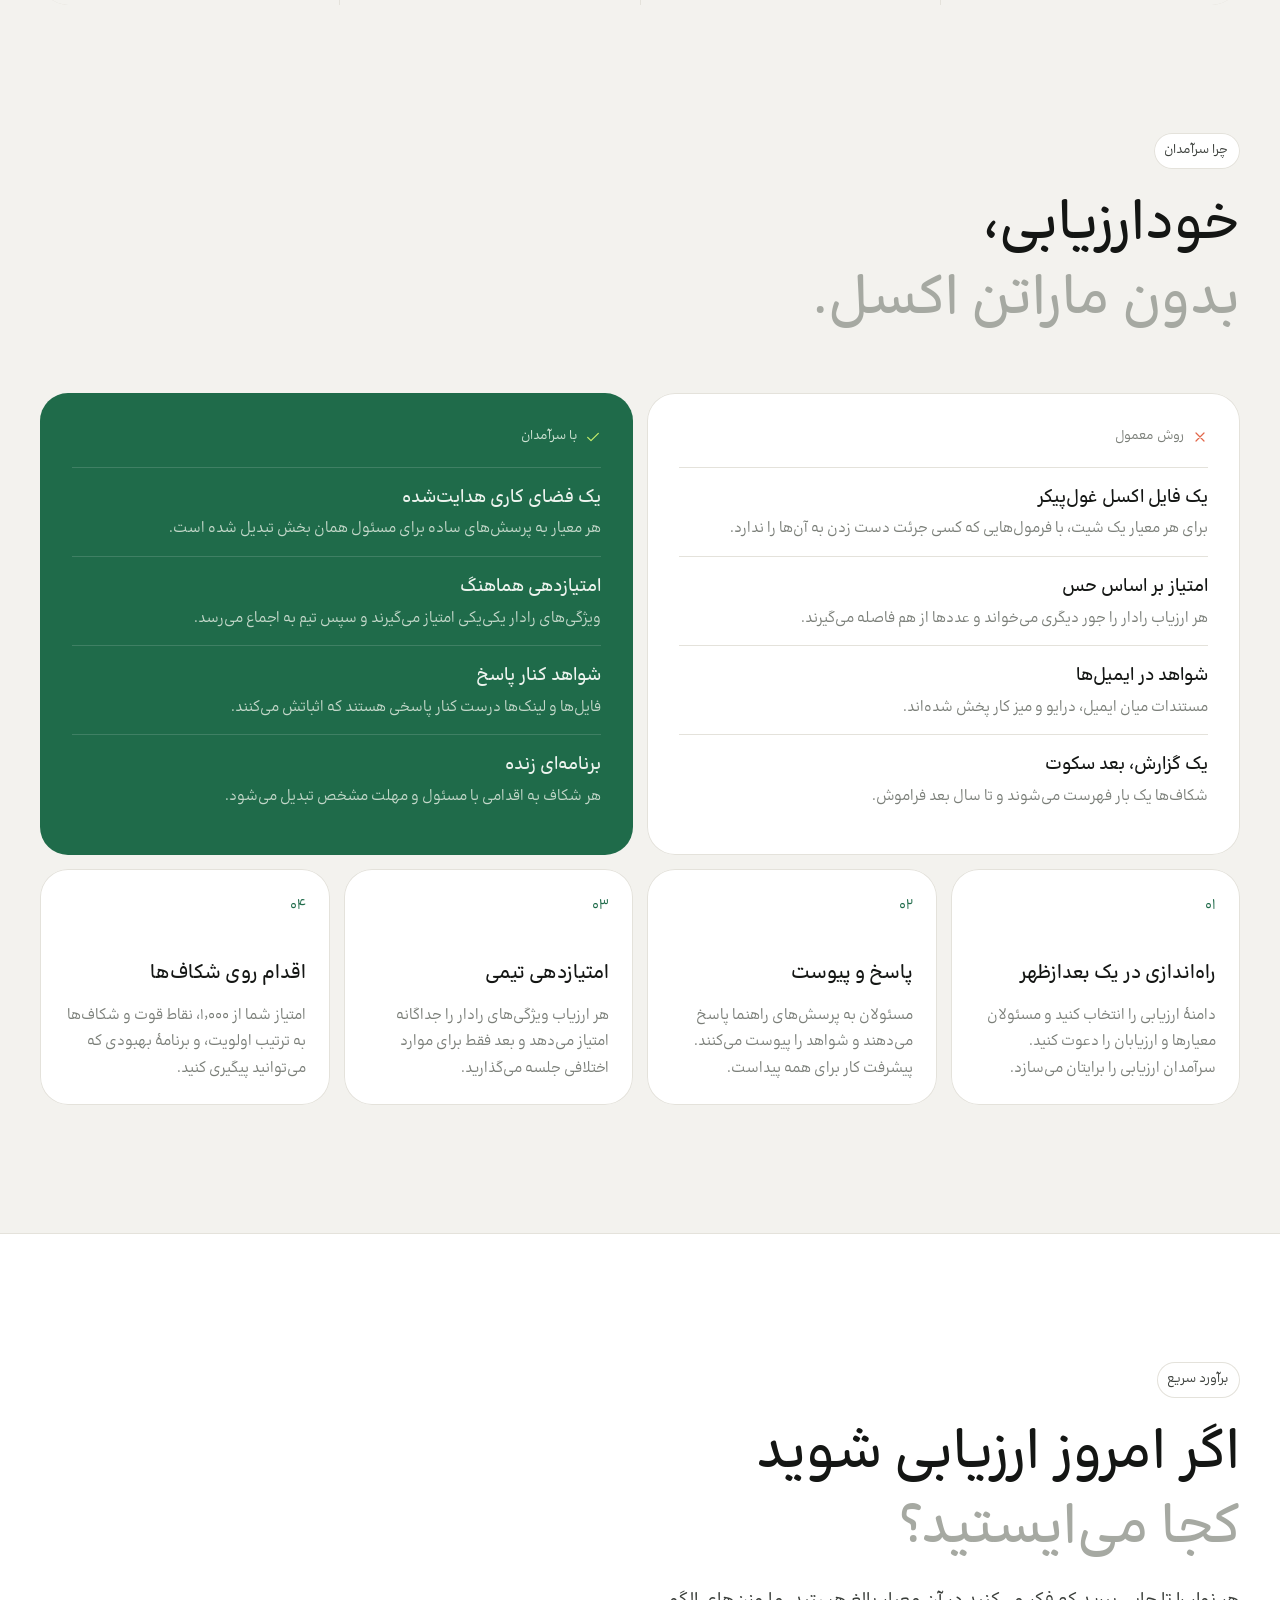
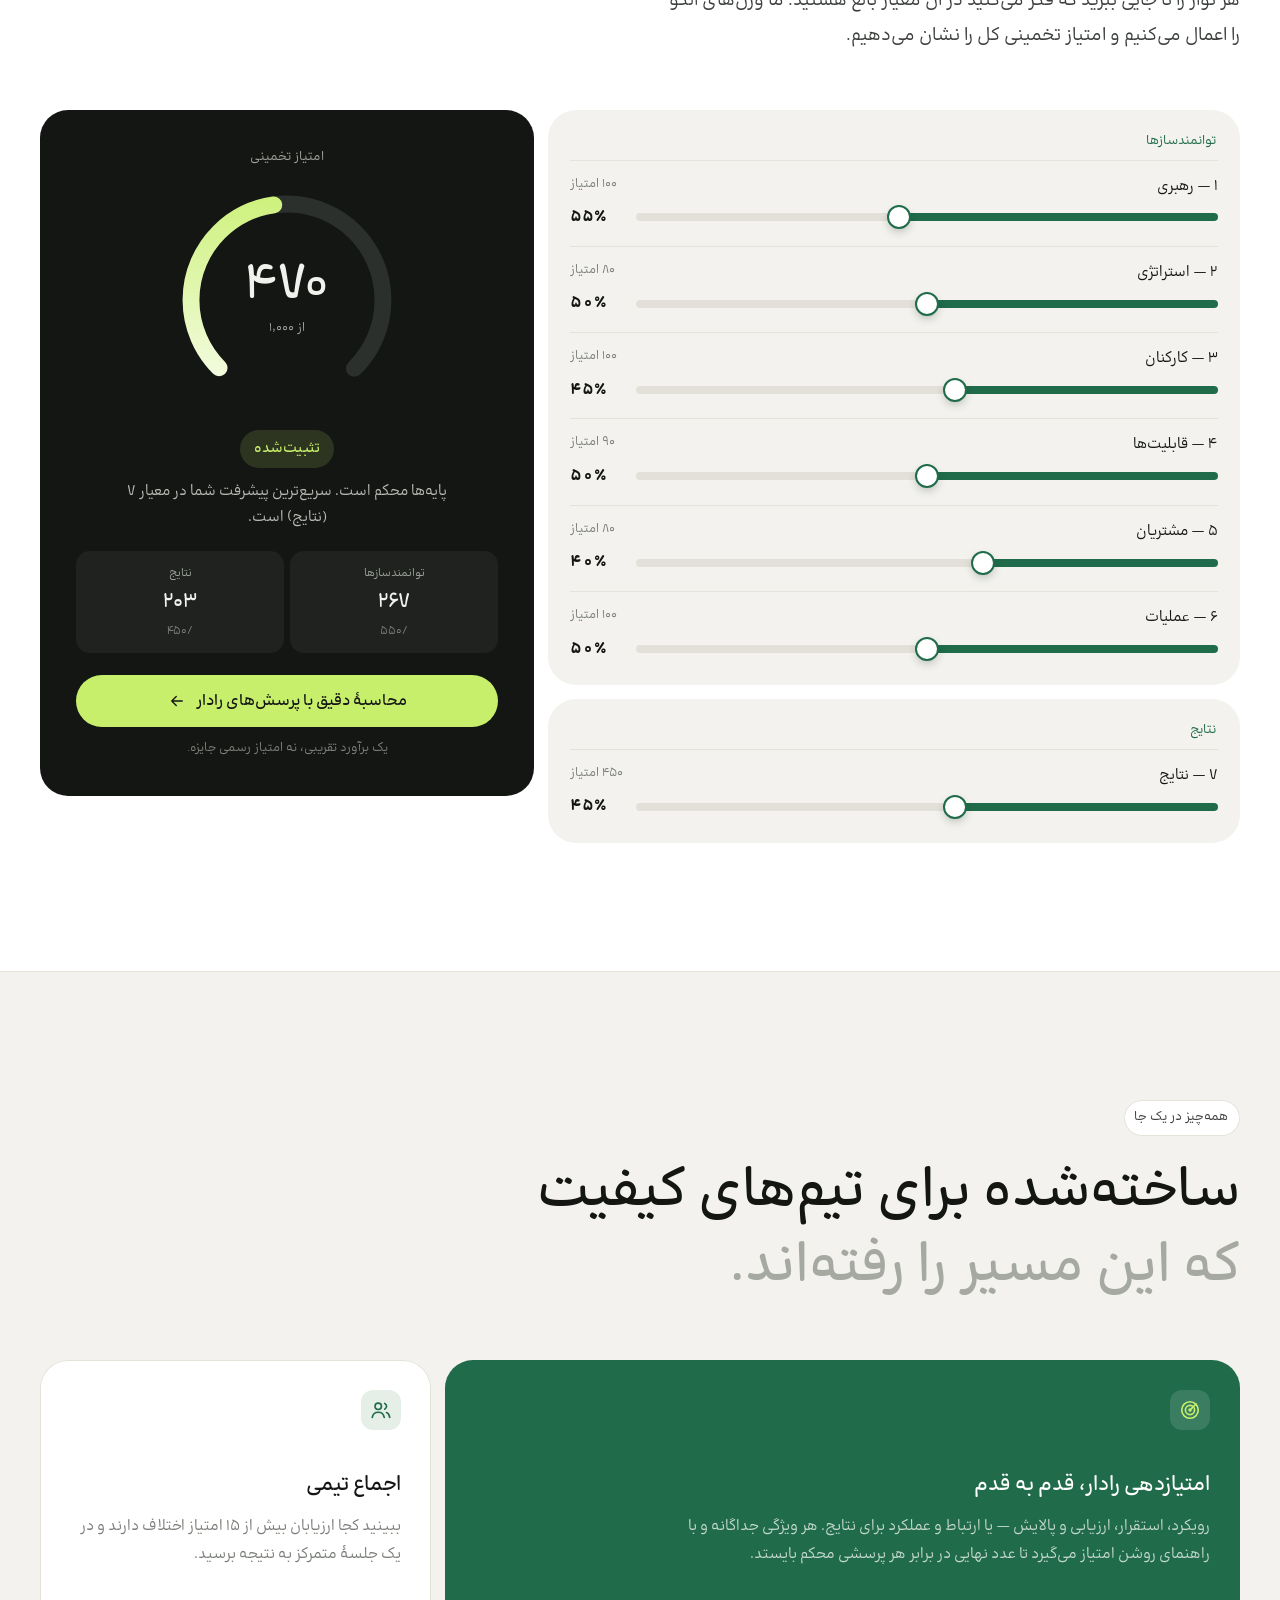
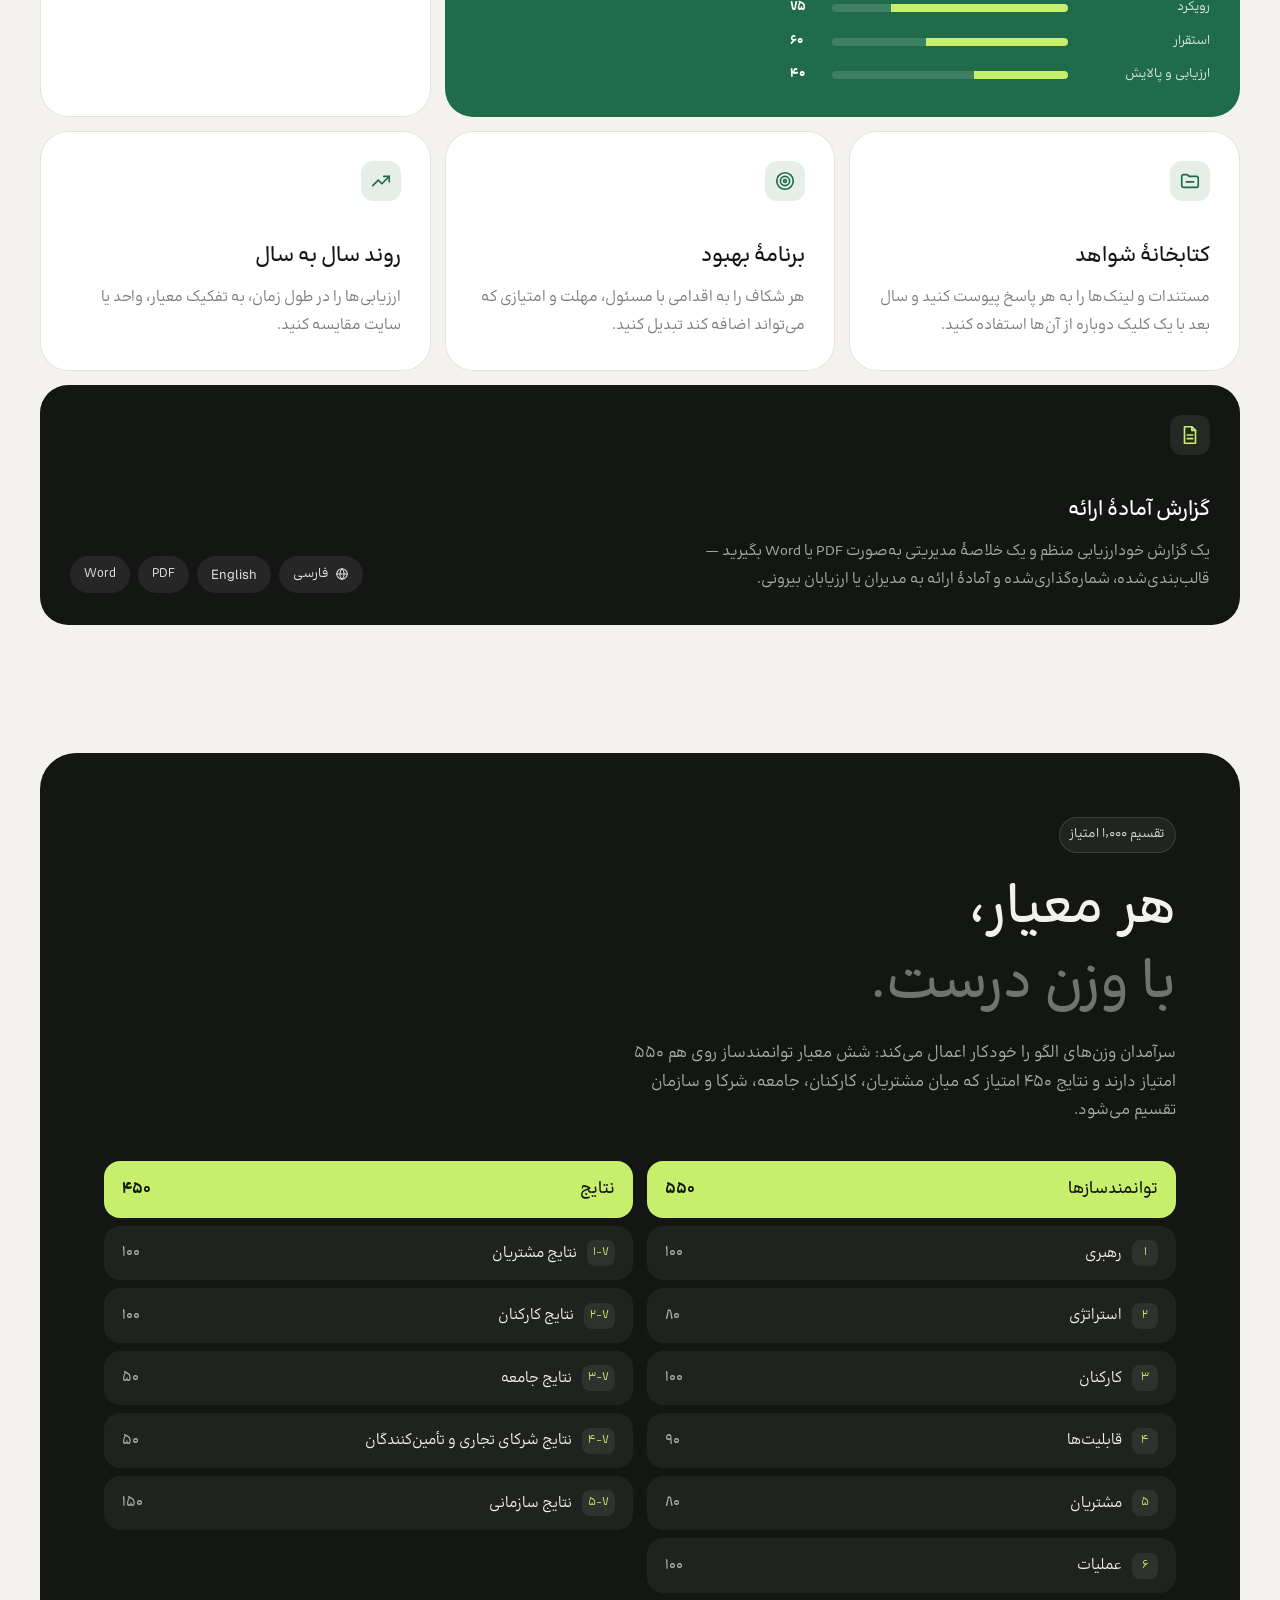
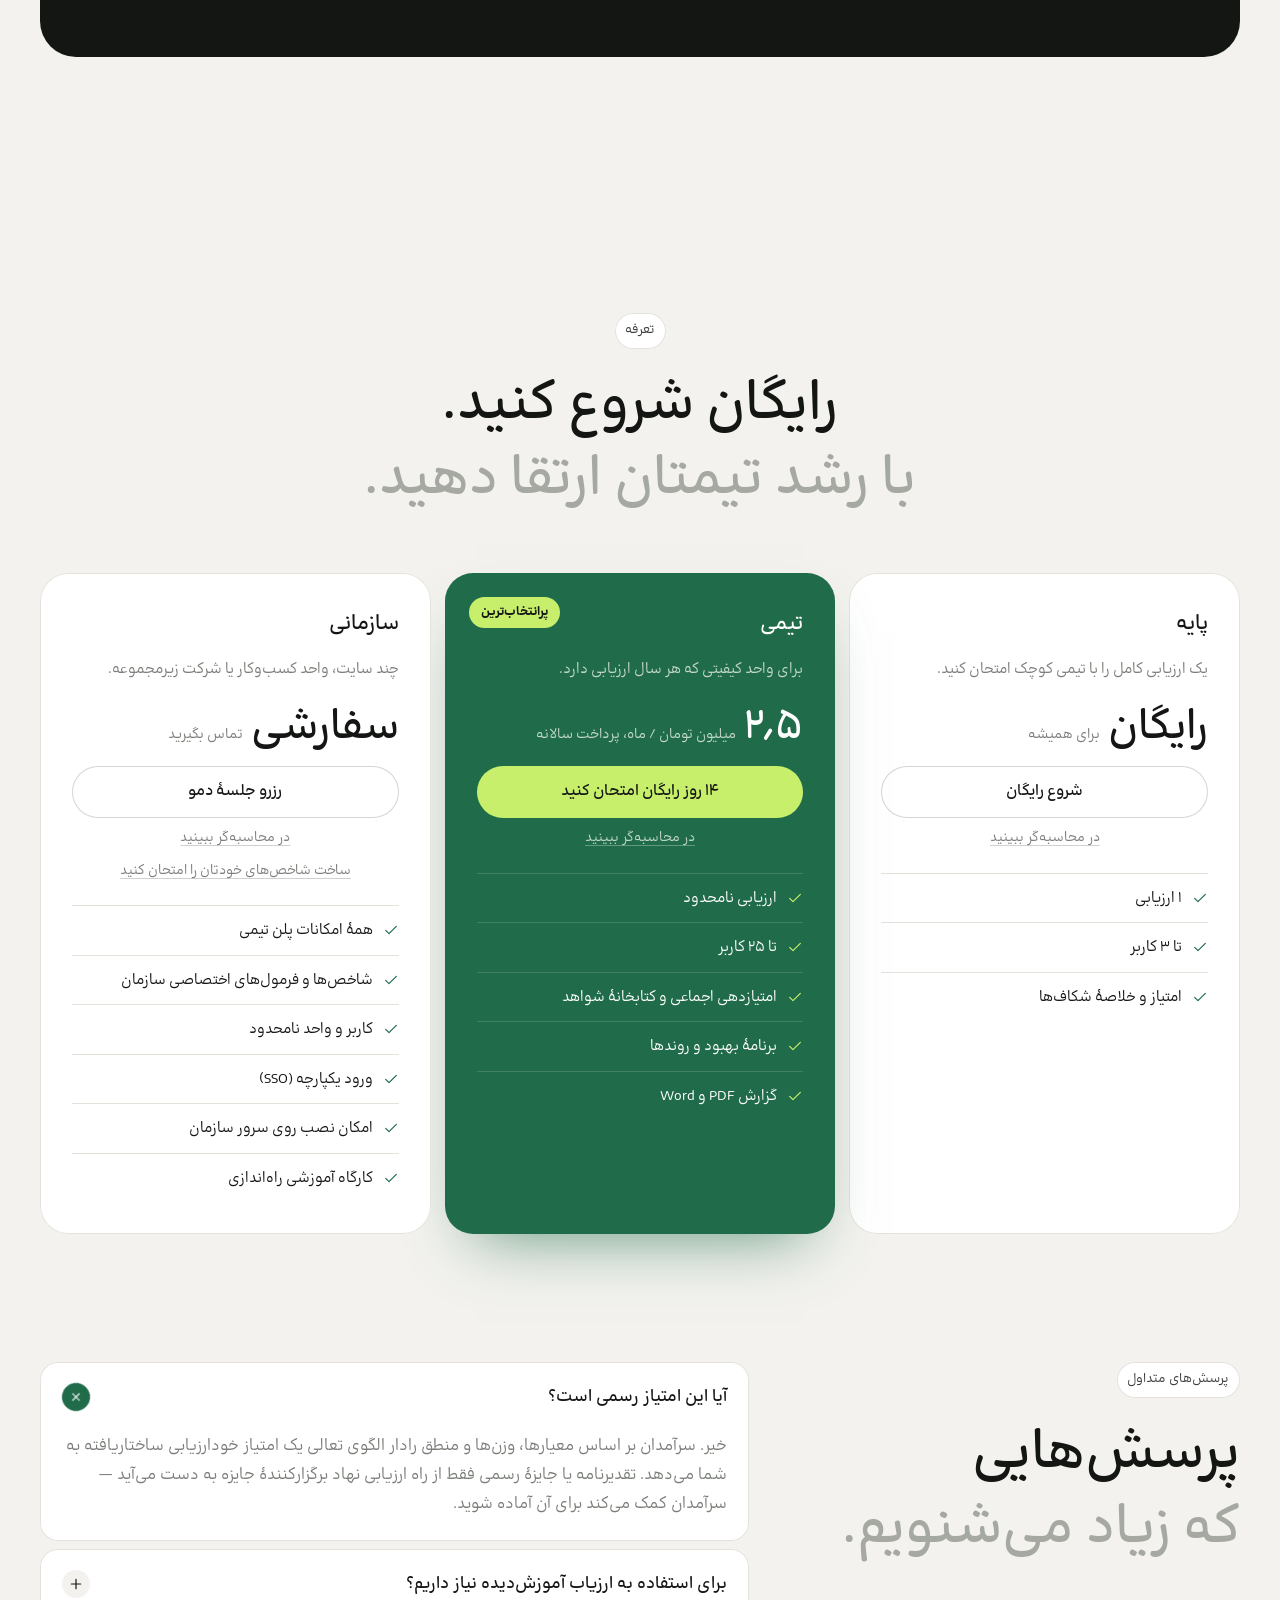
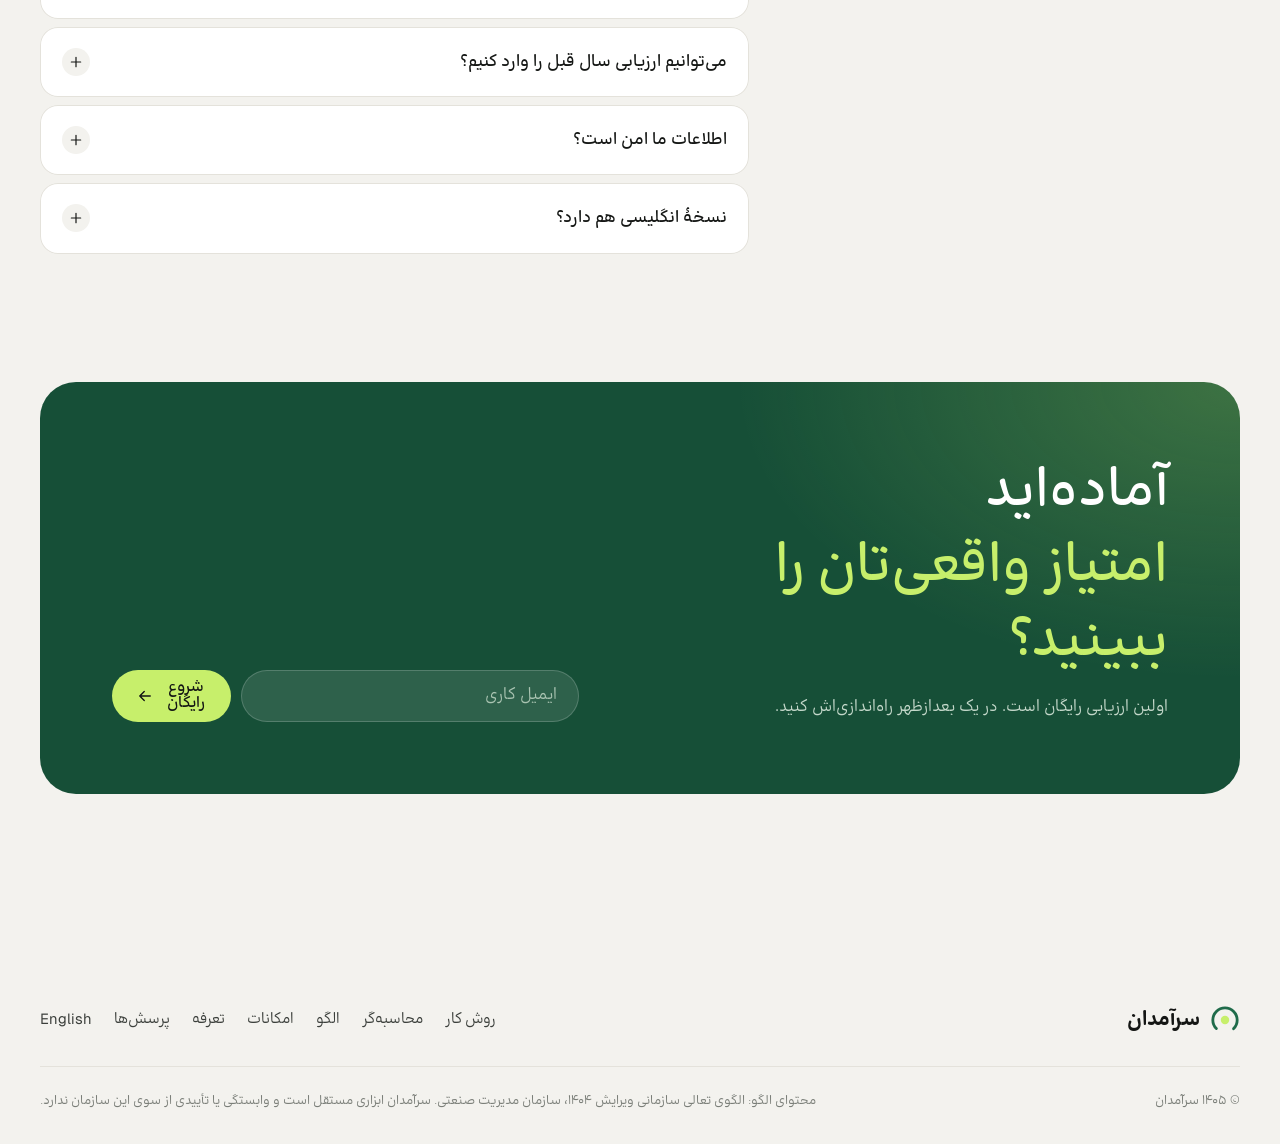
==== commit 16e00561: "Your company: own indicators with formulas, and a management dashboard Enterprise feature pages in y" ====
--- a/fa/index.html
+++ b/fa/index.html
@@ -399,8 +399,10 @@
             <p class="price__amt"><strong>سفارشی</strong><span>تماس بگیرید</span></p>
             <a class="btn btn--ghost" href="#start">رزرو جلسهٔ دمو</a>
             <a class="price__try" href="calculator.html?plan=enterprise">در محاسبه‌گر ببینید</a>
+            <a class="price__try" href="yourcompany/index.html">ساخت شاخص‌های خودتان را امتحان کنید</a>
             <ul>
               <li><svg class="i"><use href="#i-check"/></svg>همهٔ امکانات پلن تیمی</li>
+              <li><svg class="i"><use href="#i-check"/></svg>شاخص‌ها و فرمول‌های اختصاصی سازمان</li>
               <li><svg class="i"><use href="#i-check"/></svg>کاربر و واحد نامحدود</li>
               <li><svg class="i"><use href="#i-check"/></svg>ورود یکپارچه (SSO)</li>
               <li><svg class="i"><use href="#i-check"/></svg>امکان نصب روی سرور سازمان</li>
--- a/css/style.css
+++ b/css/style.css
@@ -316,9 +316,15 @@
 .bento { display: grid; gap: 14px; }
 @media (min-width: 700px) { .bento { grid-template-columns: repeat(2, 1fr); } .tile--wide { grid-column: 1 / -1; } }
 @media (min-width: 1080px) { .bento { grid-template-columns: repeat(3, 1fr); } .tile--wide { grid-column: span 2; } .tile--dark { grid-column: 1 / -1; grid-template-columns: 1fr auto; column-gap: 40px; } .tile--dark > :not(.langs) { grid-column: 1; } .tile--dark .langs { grid-column: 2; grid-row: 1 / 4; align-self: end; } }
-.tile { position: relative; display: grid; align-content: start; gap: 10px; min-height: 240px; padding: clamp(22px, 3vw, 30px); border-radius: var(--radius); background: var(--surface); box-shadow: inset 0 0 0 1px var(--line); overflow: hidden; transition: transform .3s var(--ease); }
-.tile:hover { transform: translateY(-4px); }
-.tile__i { width: 40px; height: 40px; padding: 9px; margin-bottom: 26px; border-radius: 12px; background: var(--green-soft); color: var(--green); }
+.tile { position: relative; display: grid; align-content: start; gap: 10px; min-height: 240px; padding: clamp(22px, 3vw, 30px); border-radius: var(--radius); background: var(--surface); box-shadow: inset 0 0 0 1px var(--line); overflow: hidden; transition: translate .35s var(--ease), box-shadow .35s ease; }
+.tile__i { width: 40px; height: 40px; padding: 9px; margin-bottom: 26px; border-radius: 12px; background: var(--green-soft); color: var(--green); transition: transform .35s var(--ease), background-color .25s ease, color .25s ease; }
+/* hover uses `translate`, not `transform`, so the reveal's `transform: none` can't cancel it */
+@media (hover: hover) {
+  .tile:hover { translate: 0 -6px; box-shadow: inset 0 0 0 1px var(--line), 0 24px 48px -28px rgb(20 40 30 / .45); }
+  .tile:hover .tile__i { transform: scale(1.08) rotate(-6deg); background: var(--green); color: #fff; }
+  .tile--green:hover, .tile--dark:hover { box-shadow: 0 24px 48px -24px rgb(20 40 30 / .6); }
+  .tile--green:hover .tile__i, .tile--dark:hover .tile__i { background: var(--lime); color: var(--ink); }
+}
 .tile h3 { font-size: 1.3rem; font-weight: 500; letter-spacing: -0.025em; }
 .tile p { max-width: 34rem; font-size: 0.95rem; color: var(--muted); }
 .tile--green { background: var(--green); color: #fff; box-shadow: none; }
@@ -410,14 +416,21 @@
 .js .hero .reveal:nth-child(3) { transition-delay: .16s; }
 .js .hero .reveal:nth-child(4) { transition-delay: .24s; }
 .js .hero .reveal:nth-child(5) { transition-delay: .3s; }
-.js .steps .reveal:nth-child(2), .js .bento .reveal:nth-child(2), .js .prices .reveal:nth-child(2) { transition-delay: .08s; }
-.js .steps .reveal:nth-child(3), .js .bento .reveal:nth-child(3), .js .prices .reveal:nth-child(3) { transition-delay: .16s; }
-.js .steps .reveal:nth-child(4), .js .bento .reveal:nth-child(4) { transition-delay: .24s; }
+.js .steps .reveal:nth-child(2), .js .prices .reveal:nth-child(2) { transition-delay: .08s; }
+.js .steps .reveal:nth-child(3), .js .prices .reveal:nth-child(3) { transition-delay: .16s; }
+.js .steps .reveal:nth-child(4) { transition-delay: .24s; }
+/* bento tiles: the stagger delays only the reveal, so hover responds at once */
+.js .bento .tile { transition-property: opacity, transform, translate, box-shadow; transition-duration: .9s, .9s, .35s, .35s; transition-timing-function: var(--ease), var(--ease), var(--ease), ease; }
+.js .bento .reveal:nth-child(2) { transition-delay: .08s, .08s, 0s, 0s; }
+.js .bento .reveal:nth-child(3) { transition-delay: .16s, .16s, 0s, 0s; }
+.js .bento .reveal:nth-child(4) { transition-delay: .24s, .24s, 0s, 0s; }
 
 @media (prefers-reduced-motion: reduce) {
   html { scroll-behavior: auto; }
   *, *::before, *::after { transition-duration: 0s !important; transition-delay: 0s !important; }
   .js .reveal { opacity: 1; transform: none; }
+  .tile:hover { translate: none; }
+  .tile:hover .tile__i { transform: none; }
 }
 
 /* ---------- Phones ---------- */
